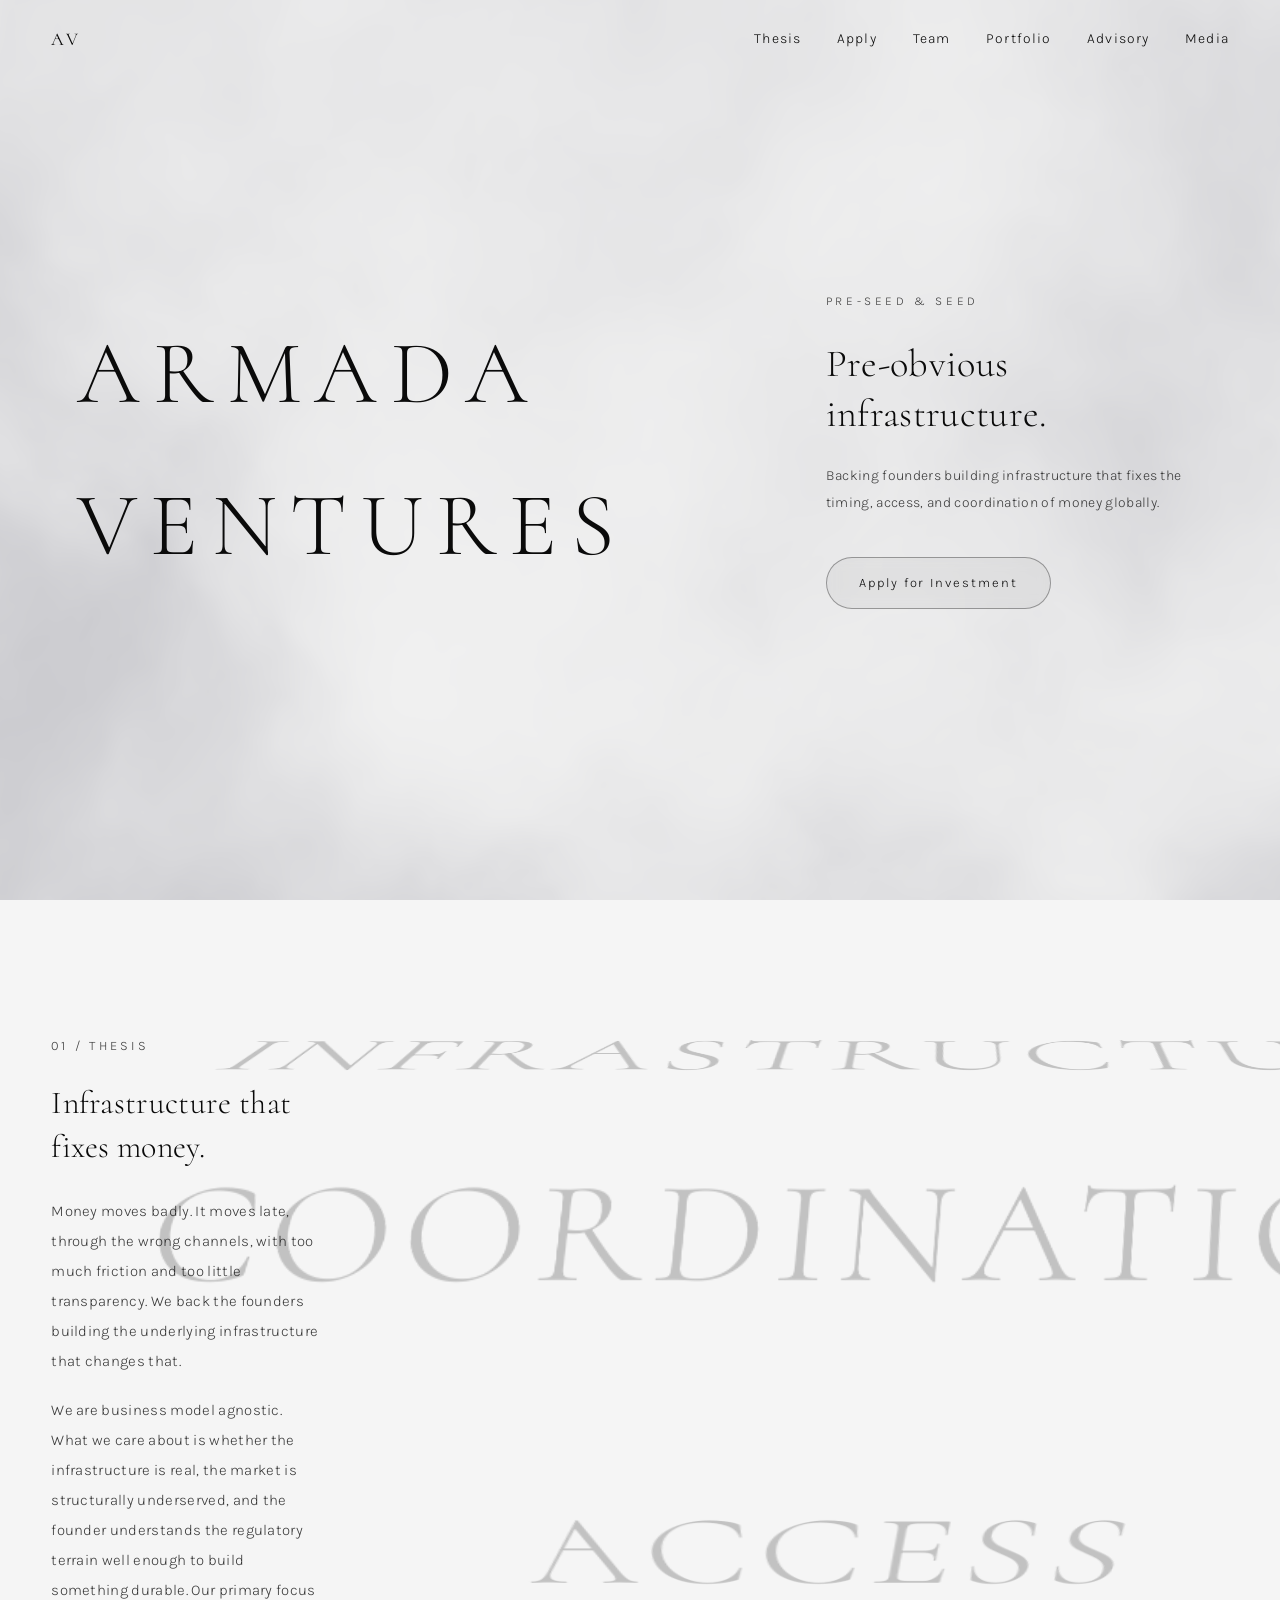
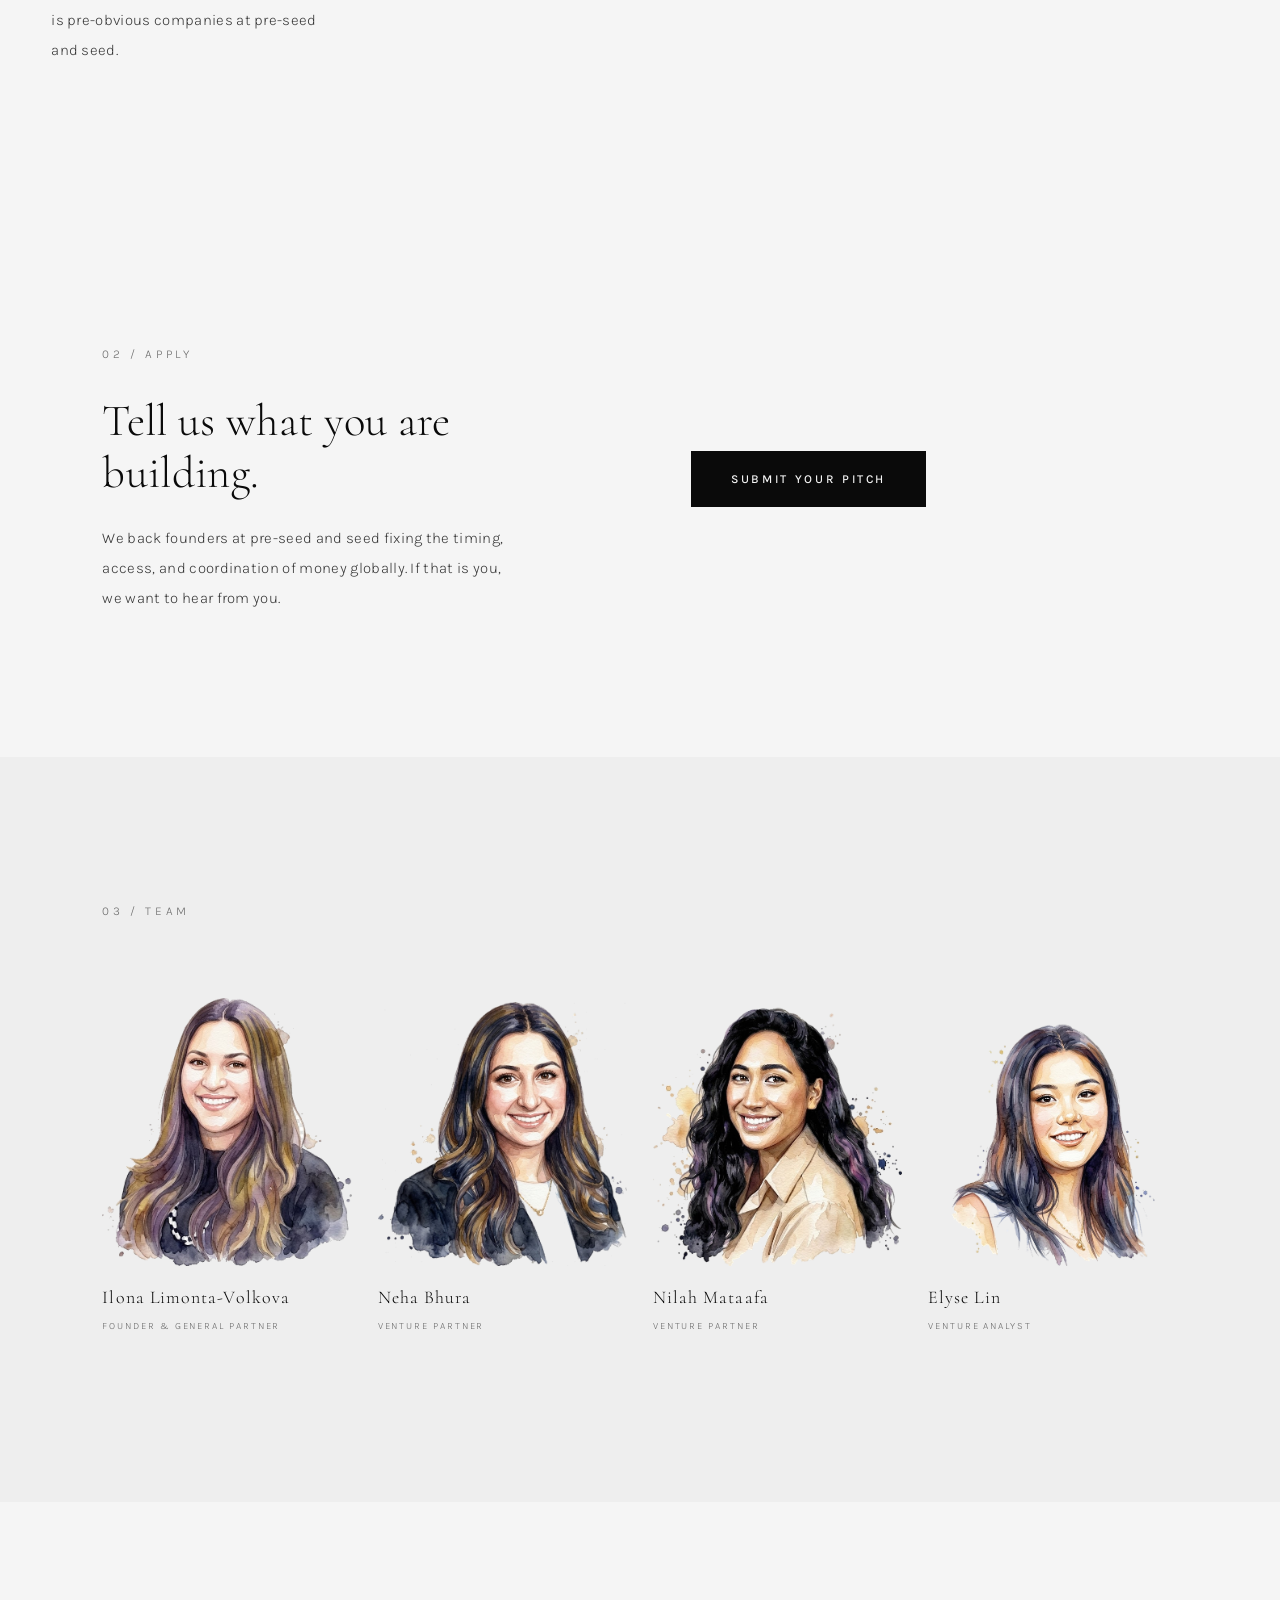
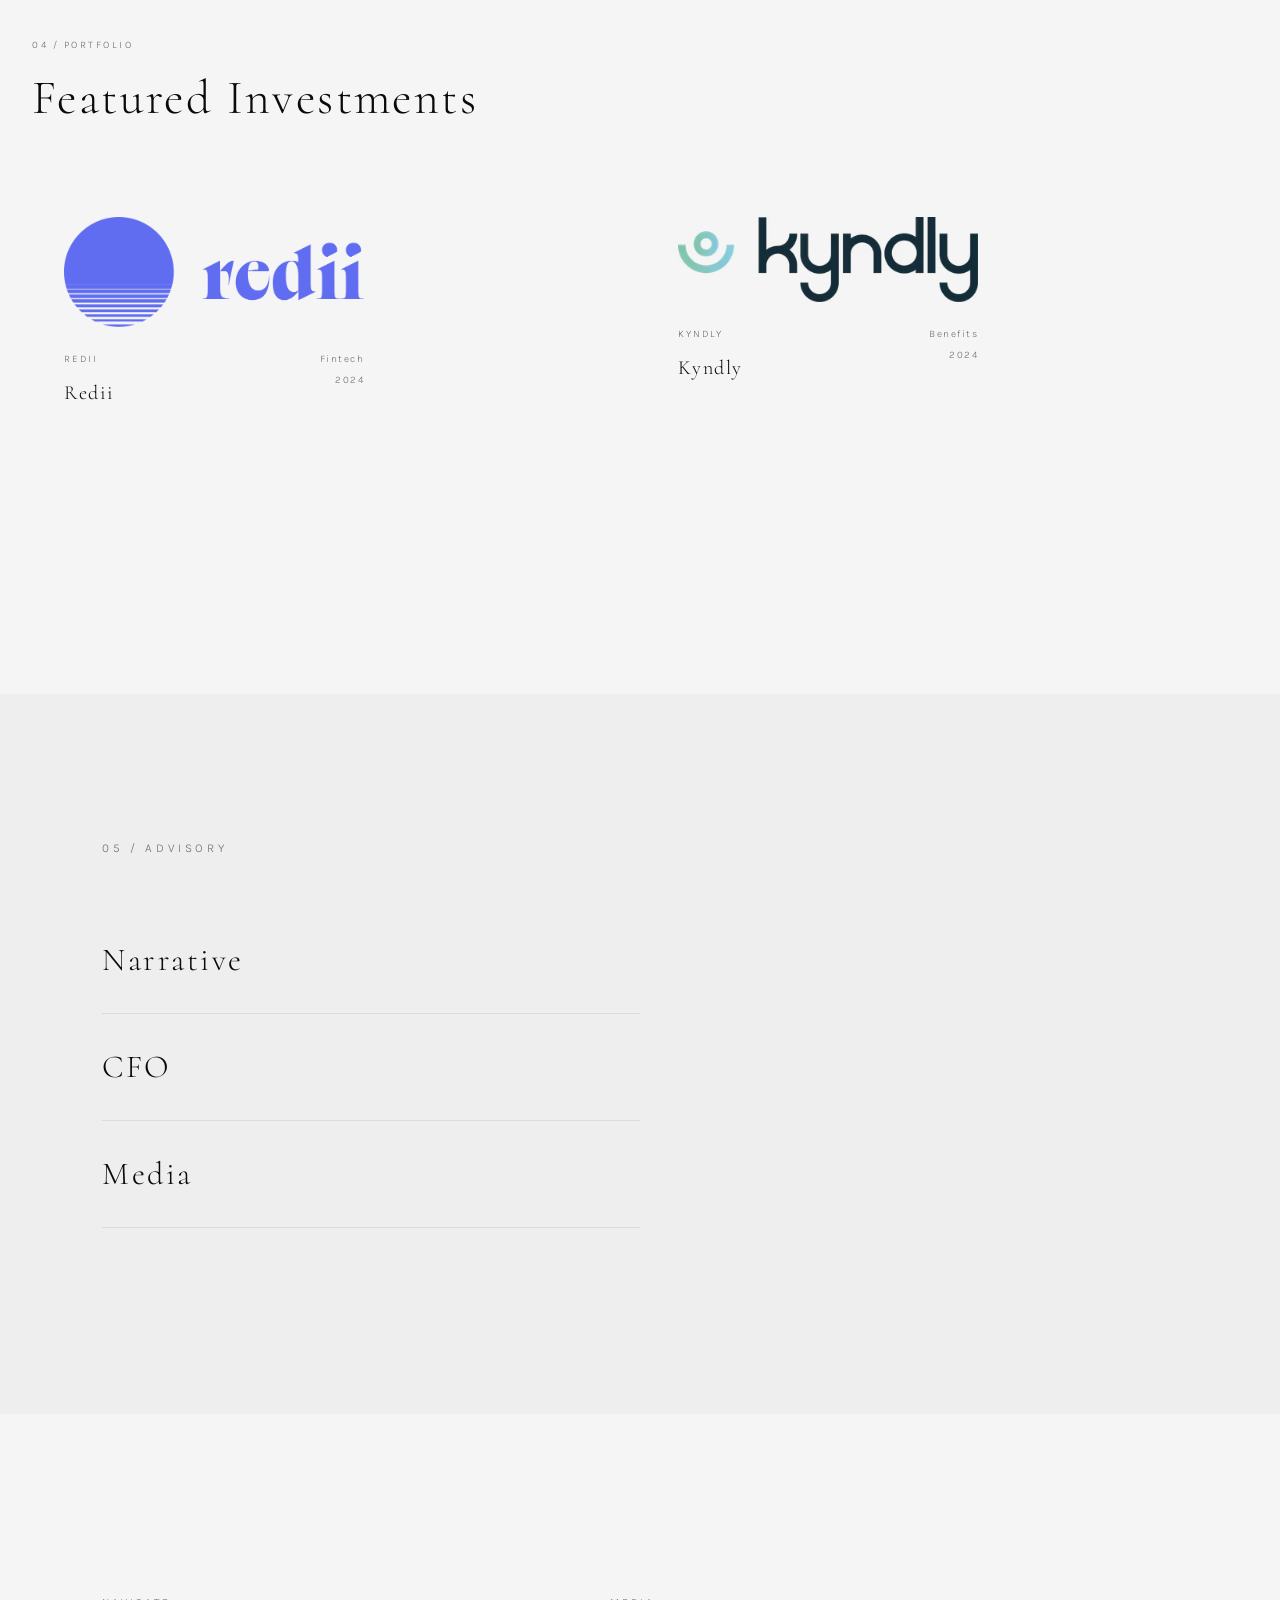
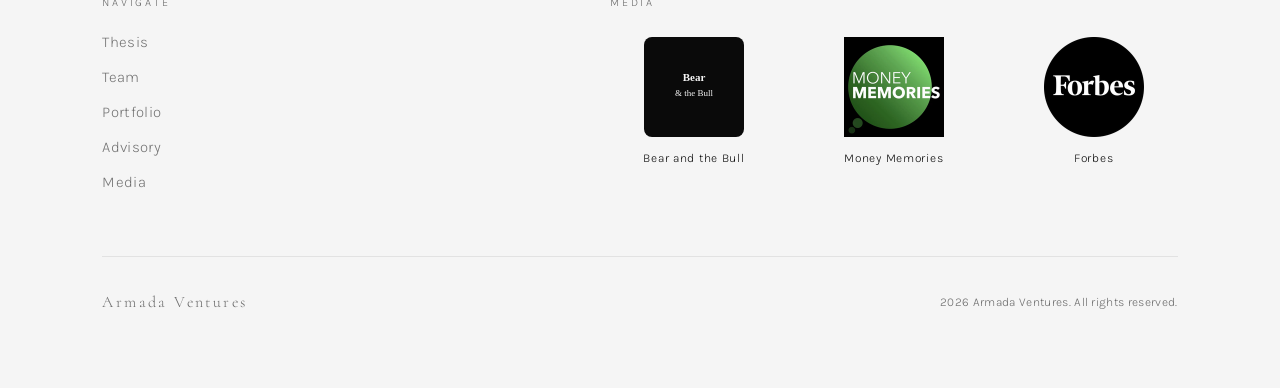
==== index.html @ d4204710 "Deploy updated Armada Ventures website" ====
<!doctype html>
<html lang="en">
  <head>
    <meta charset="UTF-8" />
    <meta name="viewport" content="width=device-width, initial-scale=1.0" />
    <title>Armada Ventures</title>
    <meta name="description" content="Pre-seed and seed investment in pre-obvious infrastructure across regulated, overlooked markets." />
    <link rel="preconnect" href="https://fonts.googleapis.com" />
    <link rel="preconnect" href="https://fonts.gstatic.com" crossorigin />
    <link href="https://fonts.googleapis.com/css2?family=Cormorant:ital,wght@0,300;0,400;0,500;1,300;1,400&family=Karla:wght@300;400;500&display=swap" rel="stylesheet" />
    <link rel="icon" type="image/svg+xml" href="./favicon.svg" />
    <script type="module" crossorigin src="./assets/index-CBOMAQmg.js"></script>
    <link rel="stylesheet" crossorigin href="./assets/index-g2bZjIX-.css">
  </head>
  <body>
    <div id="root"></div>
  </body>
</html>
---- assets/index-g2bZjIX-.css ----
*,:before,:after{--tw-border-spacing-x: 0;--tw-border-spacing-y: 0;--tw-translate-x: 0;--tw-translate-y: 0;--tw-rotate: 0;--tw-skew-x: 0;--tw-skew-y: 0;--tw-scale-x: 1;--tw-scale-y: 1;--tw-pan-x: ;--tw-pan-y: ;--tw-pinch-zoom: ;--tw-scroll-snap-strictness: proximity;--tw-gradient-from-position: ;--tw-gradient-via-position: ;--tw-gradient-to-position: ;--tw-ordinal: ;--tw-slashed-zero: ;--tw-numeric-figure: ;--tw-numeric-spacing: ;--tw-numeric-fraction: ;--tw-ring-inset: ;--tw-ring-offset-width: 0px;--tw-ring-offset-color: #fff;--tw-ring-color: rgb(59 130 246 / .5);--tw-ring-offset-shadow: 0 0 #0000;--tw-ring-shadow: 0 0 #0000;--tw-shadow: 0 0 #0000;--tw-shadow-colored: 0 0 #0000;--tw-blur: ;--tw-brightness: ;--tw-contrast: ;--tw-grayscale: ;--tw-hue-rotate: ;--tw-invert: ;--tw-saturate: ;--tw-sepia: ;--tw-drop-shadow: ;--tw-backdrop-blur: ;--tw-backdrop-brightness: ;--tw-backdrop-contrast: ;--tw-backdrop-grayscale: ;--tw-backdrop-hue-rotate: ;--tw-backdrop-invert: ;--tw-backdrop-opacity: ;--tw-backdrop-saturate: ;--tw-backdrop-sepia: ;--tw-contain-size: ;--tw-contain-layout: ;--tw-contain-paint: ;--tw-contain-style: }::backdrop{--tw-border-spacing-x: 0;--tw-border-spacing-y: 0;--tw-translate-x: 0;--tw-translate-y: 0;--tw-rotate: 0;--tw-skew-x: 0;--tw-skew-y: 0;--tw-scale-x: 1;--tw-scale-y: 1;--tw-pan-x: ;--tw-pan-y: ;--tw-pinch-zoom: ;--tw-scroll-snap-strictness: proximity;--tw-gradient-from-position: ;--tw-gradient-via-position: ;--tw-gradient-to-position: ;--tw-ordinal: ;--tw-slashed-zero: ;--tw-numeric-figure: ;--tw-numeric-spacing: ;--tw-numeric-fraction: ;--tw-ring-inset: ;--tw-ring-offset-width: 0px;--tw-ring-offset-color: #fff;--tw-ring-color: rgb(59 130 246 / .5);--tw-ring-offset-shadow: 0 0 #0000;--tw-ring-shadow: 0 0 #0000;--tw-shadow: 0 0 #0000;--tw-shadow-colored: 0 0 #0000;--tw-blur: ;--tw-brightness: ;--tw-contrast: ;--tw-grayscale: ;--tw-hue-rotate: ;--tw-invert: ;--tw-saturate: ;--tw-sepia: ;--tw-drop-shadow: ;--tw-backdrop-blur: ;--tw-backdrop-brightness: ;--tw-backdrop-contrast: ;--tw-backdrop-grayscale: ;--tw-backdrop-hue-rotate: ;--tw-backdrop-invert: ;--tw-backdrop-opacity: ;--tw-backdrop-saturate: ;--tw-backdrop-sepia: ;--tw-contain-size: ;--tw-contain-layout: ;--tw-contain-paint: ;--tw-contain-style: }*,:before,:after{box-sizing:border-box;border-width:0;border-style:solid;border-color:#e5e7eb}:before,:after{--tw-content: ""}html,:host{line-height:1.5;-webkit-text-size-adjust:100%;-moz-tab-size:4;-o-tab-size:4;tab-size:4;font-family:ui-sans-serif,system-ui,sans-serif,"Apple Color Emoji","Segoe UI Emoji",Segoe UI Symbol,"Noto Color Emoji";font-feature-settings:normal;font-variation-settings:normal;-webkit-tap-highlight-color:transparent}body{margin:0;line-height:inherit}hr{height:0;color:inherit;border-top-width:1px}abbr:where([title]){-webkit-text-decoration:underline dotted;text-decoration:underline dotted}h1,h2,h3,h4,h5,h6{font-size:inherit;font-weight:inherit}a{color:inherit;text-decoration:inherit}b,strong{font-weight:bolder}code,kbd,samp,pre{font-family:ui-monospace,SFMono-Regular,Menlo,Monaco,Consolas,Liberation Mono,Courier New,monospace;font-feature-settings:normal;font-variation-settings:normal;font-size:1em}small{font-size:80%}sub,sup{font-size:75%;line-height:0;position:relative;vertical-align:baseline}sub{bottom:-.25em}sup{top:-.5em}table{text-indent:0;border-color:inherit;border-collapse:collapse}button,input,optgroup,select,textarea{font-family:inherit;font-feature-settings:inherit;font-variation-settings:inherit;font-size:100%;font-weight:inherit;line-height:inherit;letter-spacing:inherit;color:inherit;margin:0;padding:0}button,select{text-transform:none}button,input:where([type=button]),input:where([type=reset]),input:where([type=submit]){-webkit-appearance:button;background-color:transparent;background-image:none}:-moz-focusring{outline:auto}:-moz-ui-invalid{box-shadow:none}progress{vertical-align:baseline}::-webkit-inner-spin-button,::-webkit-outer-spin-button{height:auto}[type=search]{-webkit-appearance:textfield;outline-offset:-2px}::-webkit-search-decoration{-webkit-appearance:none}::-webkit-file-upload-button{-webkit-appearance:button;font:inherit}summary{display:list-item}blockquote,dl,dd,h1,h2,h3,h4,h5,h6,hr,figure,p,pre{margin:0}fieldset{margin:0;padding:0}legend{padding:0}ol,ul,menu{list-style:none;margin:0;padding:0}dialog{padding:0}textarea{resize:vertical}input::-moz-placeholder,textarea::-moz-placeholder{opacity:1;color:#9ca3af}input::placeholder,textarea::placeholder{opacity:1;color:#9ca3af}button,[role=button]{cursor:pointer}:disabled{cursor:default}img,svg,video,canvas,audio,iframe,embed,object{display:block;vertical-align:middle}img,video{max-width:100%;height:auto}[hidden]:where(:not([hidden=until-found])){display:none}:root{--background: 0 0% 96%;--foreground: 0 0% 4%;--card: 0 0% 93%;--card-foreground: 0 0% 4%;--popover: 0 0% 96%;--popover-foreground: 0 0% 4%;--primary: 0 0% 4%;--primary-foreground: 0 0% 96%;--secondary: 0 0% 93%;--secondary-foreground: 0 0% 4%;--muted: 0 0% 93%;--muted-foreground: 0 0% 23%;--accent: 0 0% 93%;--accent-foreground: 0 0% 4%;--destructive: 0 84.2% 60.2%;--destructive-foreground: 0 0% 98%;--border: 0 0% 82%;--input: 0 0% 82%;--ring: 0 0% 4%;--radius: .625rem}html{scroll-behavior:auto}body{font-family:Karla,Helvetica Neue,Arial,sans-serif;background-color:#f5f5f5;color:#0a0a0a;overflow-x:hidden;-webkit-font-smoothing:antialiased;-moz-osx-font-smoothing:grayscale;font-weight:300;font-size:16px;line-height:1.7;letter-spacing:.02em}h1,h2,h3,h4,h5,h6{font-family:Cormorant,Georgia,serif;word-break:keep-all}.\!container{width:100%!important}.container{width:100%}@media(min-width:640px){.\!container{max-width:640px!important}.container{max-width:640px}}@media(min-width:768px){.\!container{max-width:768px!important}.container{max-width:768px}}@media(min-width:1024px){.\!container{max-width:1024px!important}.container{max-width:1024px}}@media(min-width:1280px){.\!container{max-width:1280px!important}.container{max-width:1280px}}@media(min-width:1536px){.\!container{max-width:1536px!important}.container{max-width:1536px}}.font-serif-display{font-family:Cormorant,Georgia,serif}.font-sans-body{font-family:Karla,Helvetica Neue,Arial,sans-serif}.sr-only{position:absolute;width:1px;height:1px;padding:0;margin:-1px;overflow:hidden;clip:rect(0,0,0,0);white-space:nowrap;border-width:0}.pointer-events-none{pointer-events:none}.visible{visibility:visible}.invisible{visibility:hidden}.fixed{position:fixed}.absolute{position:absolute}.relative{position:relative}.sticky{position:sticky}.inset-0{inset:0}.inset-x-0{left:0;right:0}.inset-y-0{top:0;bottom:0}.-bottom-12{bottom:-3rem}.-left-12{left:-3rem}.-right-12{right:-3rem}.-top-12{top:-3rem}.bottom-0{bottom:0}.left-0{left:0}.left-1\/2{left:50%}.left-2{left:.5rem}.left-\[50\%\]{left:50%}.right-0{right:0}.right-1{right:.25rem}.right-2{right:.5rem}.right-3{right:.75rem}.right-4{right:1rem}.top-0{top:0}.top-1\.5{top:.375rem}.top-1\/2{top:50%}.top-3\.5{top:.875rem}.top-4{top:1rem}.top-\[1px\]{top:1px}.top-\[50\%\]{top:50%}.top-\[60\%\]{top:60%}.top-full{top:100%}.isolate{isolation:isolate}.z-10{z-index:10}.z-20{z-index:20}.z-50{z-index:50}.z-\[1\]{z-index:1}.order-first{order:-9999}.order-last{order:9999}.col-start-2{grid-column-start:2}.row-span-2{grid-row:span 2 / span 2}.row-start-1{grid-row-start:1}.\!m-0{margin:0!important}.-mx-1{margin-left:-.25rem;margin-right:-.25rem}.-my-2{margin-top:-.5rem;margin-bottom:-.5rem}.mx-2{margin-left:.5rem;margin-right:.5rem}.mx-3\.5{margin-left:.875rem;margin-right:.875rem}.mx-auto{margin-left:auto;margin-right:auto}.my-0{margin-top:0;margin-bottom:0}.my-0\.5{margin-top:.125rem;margin-bottom:.125rem}.my-1{margin-top:.25rem;margin-bottom:.25rem}.-ml-4{margin-left:-1rem}.-mt-4{margin-top:-1rem}.mb-2{margin-bottom:.5rem}.mb-3{margin-bottom:.75rem}.ml-1{margin-left:.25rem}.ml-4{margin-left:1rem}.ml-auto{margin-left:auto}.mt-1\.5{margin-top:.375rem}.mt-2{margin-top:.5rem}.mt-4{margin-top:1rem}.mt-auto{margin-top:auto}.line-clamp-1{overflow:hidden;display:-webkit-box;-webkit-box-orient:vertical;-webkit-line-clamp:1}.line-clamp-2{overflow:hidden;display:-webkit-box;-webkit-box-orient:vertical;-webkit-line-clamp:2}.block{display:block}.inline-block{display:inline-block}.flex{display:flex}.inline-flex{display:inline-flex}.table{display:table}.table-caption{display:table-caption}.table-cell{display:table-cell}.table-row{display:table-row}.grid{display:grid}.hidden{display:none}.aspect-square{aspect-ratio:1 / 1}.aspect-video{aspect-ratio:16 / 9}.size-10{width:2.5rem;height:2.5rem}.size-2{width:.5rem;height:.5rem}.size-2\.5{width:.625rem;height:.625rem}.size-3{width:.75rem;height:.75rem}.size-3\.5{width:.875rem;height:.875rem}.size-4{width:1rem;height:1rem}.size-6{width:1.5rem;height:1.5rem}.size-7{width:1.75rem;height:1.75rem}.size-8{width:2rem;height:2rem}.size-9{width:2.25rem;height:2.25rem}.size-auto{width:auto;height:auto}.size-full{width:100%;height:100%}.h-1\.5{height:.375rem}.h-10{height:2.5rem}.h-12{height:3rem}.h-2{height:.5rem}.h-2\.5{height:.625rem}.h-4{height:1rem}.h-5{height:1.25rem}.h-6{height:1.5rem}.h-7{height:1.75rem}.h-8{height:2rem}.h-9{height:2.25rem}.h-\[1\.15rem\]{height:1.15rem}.h-\[calc\(100\%-1px\)\]{height:calc(100% - 1px)}.h-\[var\(--radix-navigation-menu-viewport-height\)\]{height:var(--radix-navigation-menu-viewport-height)}.h-\[var\(--radix-select-trigger-height\)\]{height:var(--radix-select-trigger-height)}.h-auto{height:auto}.h-full{height:100%}.h-px{height:1px}.h-svh{height:100svh}.max-h-\[300px\]{max-height:300px}.min-h-0{min-height:0px}.min-h-16{min-height:4rem}.min-h-4{min-height:1rem}.min-h-svh{min-height:100svh}.w-0{width:0px}.w-1{width:.25rem}.w-2{width:.5rem}.w-2\.5{width:.625rem}.w-3{width:.75rem}.w-3\/4{width:75%}.w-4{width:1rem}.w-5{width:1.25rem}.w-64{width:16rem}.w-72{width:18rem}.w-8{width:2rem}.w-9{width:2.25rem}.w-\[100px\]{width:100px}.w-auto{width:auto}.w-fit{width:-moz-fit-content;width:fit-content}.w-full{width:100%}.w-max{width:-moz-max-content;width:max-content}.w-px{width:1px}.min-w-0{min-width:0px}.min-w-10{min-width:2.5rem}.min-w-5{min-width:1.25rem}.min-w-8{min-width:2rem}.min-w-9{min-width:2.25rem}.min-w-\[12rem\]{min-width:12rem}.min-w-\[8rem\]{min-width:8rem}.min-w-\[var\(--radix-select-trigger-width\)\]{min-width:var(--radix-select-trigger-width)}.max-w-\[calc\(100\%-2rem\)\]{max-width:calc(100% - 2rem)}.max-w-max{max-width:-moz-max-content;max-width:max-content}.max-w-sm{max-width:24rem}.flex-1{flex:1 1 0%}.shrink-0{flex-shrink:0}.grow{flex-grow:1}.grow-0{flex-grow:0}.basis-full{flex-basis:100%}.caption-bottom{caption-side:bottom}.border-collapse{border-collapse:collapse}.-translate-x-1\/2{--tw-translate-x: -50%;transform:translate(var(--tw-translate-x),var(--tw-translate-y)) rotate(var(--tw-rotate)) skew(var(--tw-skew-x)) skewY(var(--tw-skew-y)) scaleX(var(--tw-scale-x)) scaleY(var(--tw-scale-y))}.-translate-x-px{--tw-translate-x: -1px;transform:translate(var(--tw-translate-x),var(--tw-translate-y)) rotate(var(--tw-rotate)) skew(var(--tw-skew-x)) skewY(var(--tw-skew-y)) scaleX(var(--tw-scale-x)) scaleY(var(--tw-scale-y))}.-translate-y-1\/2{--tw-translate-y: -50%;transform:translate(var(--tw-translate-x),var(--tw-translate-y)) rotate(var(--tw-rotate)) skew(var(--tw-skew-x)) skewY(var(--tw-skew-y)) scaleX(var(--tw-scale-x)) scaleY(var(--tw-scale-y))}.translate-x-\[-50\%\]{--tw-translate-x: -50%;transform:translate(var(--tw-translate-x),var(--tw-translate-y)) rotate(var(--tw-rotate)) skew(var(--tw-skew-x)) skewY(var(--tw-skew-y)) scaleX(var(--tw-scale-x)) scaleY(var(--tw-scale-y))}.translate-x-px{--tw-translate-x: 1px;transform:translate(var(--tw-translate-x),var(--tw-translate-y)) rotate(var(--tw-rotate)) skew(var(--tw-skew-x)) skewY(var(--tw-skew-y)) scaleX(var(--tw-scale-x)) scaleY(var(--tw-scale-y))}.translate-y-0\.5{--tw-translate-y: .125rem;transform:translate(var(--tw-translate-x),var(--tw-translate-y)) rotate(var(--tw-rotate)) skew(var(--tw-skew-x)) skewY(var(--tw-skew-y)) scaleX(var(--tw-scale-x)) scaleY(var(--tw-scale-y))}.translate-y-\[-50\%\]{--tw-translate-y: -50%;transform:translate(var(--tw-translate-x),var(--tw-translate-y)) rotate(var(--tw-rotate)) skew(var(--tw-skew-x)) skewY(var(--tw-skew-y)) scaleX(var(--tw-scale-x)) scaleY(var(--tw-scale-y))}.translate-y-\[calc\(-50\%_-_2px\)\]{--tw-translate-y: calc(-50% - 2px) ;transform:translate(var(--tw-translate-x),var(--tw-translate-y)) rotate(var(--tw-rotate)) skew(var(--tw-skew-x)) skewY(var(--tw-skew-y)) scaleX(var(--tw-scale-x)) scaleY(var(--tw-scale-y))}.rotate-45{--tw-rotate: 45deg;transform:translate(var(--tw-translate-x),var(--tw-translate-y)) rotate(var(--tw-rotate)) skew(var(--tw-skew-x)) skewY(var(--tw-skew-y)) scaleX(var(--tw-scale-x)) scaleY(var(--tw-scale-y))}.rotate-90{--tw-rotate: 90deg;transform:translate(var(--tw-translate-x),var(--tw-translate-y)) rotate(var(--tw-rotate)) skew(var(--tw-skew-x)) skewY(var(--tw-skew-y)) scaleX(var(--tw-scale-x)) scaleY(var(--tw-scale-y))}.transform{transform:translate(var(--tw-translate-x),var(--tw-translate-y)) rotate(var(--tw-rotate)) skew(var(--tw-skew-x)) skewY(var(--tw-skew-y)) scaleX(var(--tw-scale-x)) scaleY(var(--tw-scale-y))}@keyframes caret-blink{0%,70%,to{opacity:1}20%,50%{opacity:0}}.animate-caret-blink{animation:caret-blink 1.25s ease-out infinite}@keyframes pulse{50%{opacity:.5}}.animate-pulse{animation:pulse 2s cubic-bezier(.4,0,.6,1) infinite}@keyframes spin{to{transform:rotate(360deg)}}.animate-spin{animation:spin 1s linear infinite}.cursor-default{cursor:default}.cursor-text{cursor:text}.touch-none{touch-action:none}.select-none{-webkit-user-select:none;-moz-user-select:none;user-select:none}.resize-none{resize:none}.resize{resize:both}.scroll-my-1{scroll-margin-top:.25rem;scroll-margin-bottom:.25rem}.scroll-py-1{scroll-padding-top:.25rem;scroll-padding-bottom:.25rem}.list-disc{list-style-type:disc}.list-none{list-style-type:none}.auto-rows-min{grid-auto-rows:min-content}.grid-cols-\[0_1fr\]{grid-template-columns:0 1fr}.grid-rows-\[auto_auto\]{grid-template-rows:auto auto}.flex-row{flex-direction:row}.flex-col{flex-direction:column}.flex-col-reverse{flex-direction:column-reverse}.flex-wrap{flex-wrap:wrap}.place-content-center{place-content:center}.items-start{align-items:flex-start}.items-end{align-items:flex-end}.items-center{align-items:center}.items-stretch{align-items:stretch}.justify-start{justify-content:flex-start}.justify-center{justify-content:center}.justify-between{justify-content:space-between}.justify-items-start{justify-items:start}.gap-0\.5{gap:.125rem}.gap-1{gap:.25rem}.gap-1\.5{gap:.375rem}.gap-2{gap:.5rem}.gap-2\.5{gap:.625rem}.gap-3{gap:.75rem}.gap-4{gap:1rem}.gap-6{gap:1.5rem}.gap-7{gap:1.75rem}.gap-\[--spacing\(var\(--gap\)\)\]{gap:var(--spacing(var(--gap)))}.gap-y-0\.5{row-gap:.125rem}.self-start{align-self:flex-start}.self-stretch{align-self:stretch}.justify-self-end{justify-self:end}.overflow-auto{overflow:auto}.overflow-hidden{overflow:hidden}.overflow-x-auto{overflow-x:auto}.overflow-y-auto{overflow-y:auto}.overflow-x-hidden{overflow-x:hidden}.whitespace-nowrap{white-space:nowrap}.text-balance{text-wrap:balance}.break-words{overflow-wrap:break-word}.rounded-\[2px\]{border-radius:2px}.rounded-\[4px\]{border-radius:4px}.rounded-\[calc\(var\(--radius\)-5px\)\]{border-radius:calc(var(--radius) - 5px)}.rounded-\[inherit\]{border-radius:inherit}.rounded-full{border-radius:9999px}.rounded-lg{border-radius:var(--radius)}.rounded-md{border-radius:calc(var(--radius) - 2px)}.rounded-none{border-radius:0}.rounded-sm{border-radius:calc(var(--radius) - 4px)}.rounded-xl{border-radius:calc(var(--radius) + 4px)}.rounded-xs{border-radius:calc(var(--radius) - 6px)}.rounded-l-md{border-top-left-radius:calc(var(--radius) - 2px);border-bottom-left-radius:calc(var(--radius) - 2px)}.rounded-r-md{border-top-right-radius:calc(var(--radius) - 2px);border-bottom-right-radius:calc(var(--radius) - 2px)}.rounded-tl-sm{border-top-left-radius:calc(var(--radius) - 4px)}.border{border-width:1px}.border-0{border-width:0px}.border-\[1\.5px\]{border-width:1.5px}.border-y{border-top-width:1px;border-bottom-width:1px}.border-b{border-bottom-width:1px}.border-l{border-left-width:1px}.border-r{border-right-width:1px}.border-t{border-top-width:1px}.border-dashed{border-style:dashed}.border-border{border-color:hsl(var(--border))}.border-border\/50{border-color:hsl(var(--border) / .5)}.border-input{border-color:hsl(var(--input))}.border-primary{border-color:hsl(var(--primary))}.border-sidebar-border{border-color:hsl(var(--sidebar-border))}.border-transparent{border-color:transparent}.border-l-transparent{border-left-color:transparent}.border-t-transparent{border-top-color:transparent}.bg-accent{background-color:hsl(var(--accent))}.bg-background{background-color:hsl(var(--background))}.bg-black\/50{background-color:#00000080}.bg-border{background-color:hsl(var(--border))}.bg-card{background-color:hsl(var(--card))}.bg-destructive{--tw-bg-opacity: 1;background-color:hsl(var(--destructive) / var(--tw-bg-opacity, 1))}.bg-foreground{background-color:hsl(var(--foreground))}.bg-input{background-color:hsl(var(--input))}.bg-muted{background-color:hsl(var(--muted))}.bg-muted\/50{background-color:hsl(var(--muted) / .5)}.bg-popover{background-color:hsl(var(--popover))}.bg-primary{background-color:hsl(var(--primary))}.bg-primary\/20{background-color:hsl(var(--primary) / .2)}.bg-secondary{background-color:hsl(var(--secondary))}.bg-sidebar{background-color:hsl(var(--sidebar-background))}.bg-sidebar-border{background-color:hsl(var(--sidebar-border))}.bg-transparent{background-color:transparent}.bg-white{--tw-bg-opacity: 1;background-color:rgb(255 255 255 / var(--tw-bg-opacity, 1))}.fill-current{fill:currentColor}.fill-foreground{fill:hsl(var(--foreground))}.fill-primary{fill:hsl(var(--primary))}.p-0{padding:0}.p-1{padding:.25rem}.p-2{padding:.5rem}.p-3{padding:.75rem}.p-4{padding:1rem}.p-6{padding:1.5rem}.p-\[3px\]{padding:3px}.p-px{padding:1px}.px-1{padding-left:.25rem;padding-right:.25rem}.px-1\.5{padding-left:.375rem;padding-right:.375rem}.px-2{padding-left:.5rem;padding-right:.5rem}.px-2\.5{padding-left:.625rem;padding-right:.625rem}.px-3{padding-left:.75rem;padding-right:.75rem}.px-4{padding-left:1rem;padding-right:1rem}.px-6{padding-left:1.5rem;padding-right:1.5rem}.py-0\.5{padding-top:.125rem;padding-bottom:.125rem}.py-1{padding-top:.25rem;padding-bottom:.25rem}.py-1\.5{padding-top:.375rem;padding-bottom:.375rem}.py-2{padding-top:.5rem;padding-bottom:.5rem}.py-3{padding-top:.75rem;padding-bottom:.75rem}.py-4{padding-top:1rem;padding-bottom:1rem}.py-6{padding-top:1.5rem;padding-bottom:1.5rem}.pb-3{padding-bottom:.75rem}.pb-4{padding-bottom:1rem}.pl-2{padding-left:.5rem}.pl-3{padding-left:.75rem}.pl-4{padding-left:1rem}.pl-8{padding-left:2rem}.pr-1{padding-right:.25rem}.pr-2{padding-right:.5rem}.pr-2\.5{padding-right:.625rem}.pr-3{padding-right:.75rem}.pr-8{padding-right:2rem}.pt-0{padding-top:0}.pt-3{padding-top:.75rem}.pt-4{padding-top:1rem}.text-left{text-align:left}.text-center{text-align:center}.align-middle{vertical-align:middle}.font-mono{font-family:ui-monospace,SFMono-Regular,Menlo,Monaco,Consolas,Liberation Mono,Courier New,monospace}.font-sans{font-family:ui-sans-serif,system-ui,sans-serif,"Apple Color Emoji","Segoe UI Emoji",Segoe UI Symbol,"Noto Color Emoji"}.text-\[0\.8rem\]{font-size:.8rem}.text-base{font-size:1rem;line-height:1.5rem}.text-lg{font-size:1.125rem;line-height:1.75rem}.text-sm{font-size:.875rem;line-height:1.25rem}.text-sm\/relaxed{font-size:.875rem;line-height:1.625}.text-xs{font-size:.75rem;line-height:1rem}.font-medium{font-weight:500}.font-normal{font-weight:400}.font-semibold{font-weight:600}.uppercase{text-transform:uppercase}.italic{font-style:italic}.tabular-nums{--tw-numeric-spacing: tabular-nums;font-variant-numeric:var(--tw-ordinal) var(--tw-slashed-zero) var(--tw-numeric-figure) var(--tw-numeric-spacing) var(--tw-numeric-fraction)}.leading-none{line-height:1}.leading-normal{line-height:1.5}.leading-snug{line-height:1.375}.tracking-tight{letter-spacing:-.025em}.tracking-widest{letter-spacing:.1em}.text-accent-foreground{color:hsl(var(--accent-foreground))}.text-background{color:hsl(var(--background))}.text-card-foreground{color:hsl(var(--card-foreground))}.text-current{color:currentColor}.text-destructive{--tw-text-opacity: 1;color:hsl(var(--destructive) / var(--tw-text-opacity, 1))}.text-foreground{color:hsl(var(--foreground))}.text-muted-foreground{color:hsl(var(--muted-foreground))}.text-popover-foreground{color:hsl(var(--popover-foreground))}.text-primary{color:hsl(var(--primary))}.text-primary-foreground{color:hsl(var(--primary-foreground))}.text-secondary-foreground{color:hsl(var(--secondary-foreground))}.text-sidebar-foreground{color:hsl(var(--sidebar-foreground))}.text-sidebar-foreground\/70{color:hsl(var(--sidebar-foreground) / .7)}.text-white{--tw-text-opacity: 1;color:rgb(255 255 255 / var(--tw-text-opacity, 1))}.underline-offset-4{text-underline-offset:4px}.opacity-0{opacity:0}.opacity-50{opacity:.5}.opacity-70{opacity:.7}.shadow{--tw-shadow: 0 1px 3px 0 rgb(0 0 0 / .1), 0 1px 2px -1px rgb(0 0 0 / .1);--tw-shadow-colored: 0 1px 3px 0 var(--tw-shadow-color), 0 1px 2px -1px var(--tw-shadow-color);box-shadow:var(--tw-ring-offset-shadow, 0 0 #0000),var(--tw-ring-shadow, 0 0 #0000),var(--tw-shadow)}.shadow-\[0_0_0_1px_hsl\(var\(--sidebar-border\)\)\]{--tw-shadow: 0 0 0 1px hsl(var(--sidebar-border));--tw-shadow-colored: 0 0 0 1px var(--tw-shadow-color);box-shadow:var(--tw-ring-offset-shadow, 0 0 #0000),var(--tw-ring-shadow, 0 0 #0000),var(--tw-shadow)}.shadow-lg{--tw-shadow: 0 10px 15px -3px rgb(0 0 0 / .1), 0 4px 6px -4px rgb(0 0 0 / .1);--tw-shadow-colored: 0 10px 15px -3px var(--tw-shadow-color), 0 4px 6px -4px var(--tw-shadow-color);box-shadow:var(--tw-ring-offset-shadow, 0 0 #0000),var(--tw-ring-shadow, 0 0 #0000),var(--tw-shadow)}.shadow-md{--tw-shadow: 0 4px 6px -1px rgb(0 0 0 / .1), 0 2px 4px -2px rgb(0 0 0 / .1);--tw-shadow-colored: 0 4px 6px -1px var(--tw-shadow-color), 0 2px 4px -2px var(--tw-shadow-color);box-shadow:var(--tw-ring-offset-shadow, 0 0 #0000),var(--tw-ring-shadow, 0 0 #0000),var(--tw-shadow)}.shadow-none{--tw-shadow: 0 0 #0000;--tw-shadow-colored: 0 0 #0000;box-shadow:var(--tw-ring-offset-shadow, 0 0 #0000),var(--tw-ring-shadow, 0 0 #0000),var(--tw-shadow)}.shadow-sm{--tw-shadow: 0 1px 2px 0 rgb(0 0 0 / .05);--tw-shadow-colored: 0 1px 2px 0 var(--tw-shadow-color);box-shadow:var(--tw-ring-offset-shadow, 0 0 #0000),var(--tw-ring-shadow, 0 0 #0000),var(--tw-shadow)}.shadow-xl{--tw-shadow: 0 20px 25px -5px rgb(0 0 0 / .1), 0 8px 10px -6px rgb(0 0 0 / .1);--tw-shadow-colored: 0 20px 25px -5px var(--tw-shadow-color), 0 8px 10px -6px var(--tw-shadow-color);box-shadow:var(--tw-ring-offset-shadow, 0 0 #0000),var(--tw-ring-shadow, 0 0 #0000),var(--tw-shadow)}.shadow-xs{--tw-shadow: 0 1px 2px 0 rgb(0 0 0 / .05);--tw-shadow-colored: 0 1px 2px 0 var(--tw-shadow-color);box-shadow:var(--tw-ring-offset-shadow, 0 0 #0000),var(--tw-ring-shadow, 0 0 #0000),var(--tw-shadow)}.outline-none{outline:2px solid transparent;outline-offset:2px}.outline{outline-style:solid}.\!ring{--tw-ring-offset-shadow: var(--tw-ring-inset) 0 0 0 var(--tw-ring-offset-width) var(--tw-ring-offset-color) !important;--tw-ring-shadow: var(--tw-ring-inset) 0 0 0 calc(3px + var(--tw-ring-offset-width)) var(--tw-ring-color) !important;box-shadow:var(--tw-ring-offset-shadow),var(--tw-ring-shadow),var(--tw-shadow, 0 0 #0000)!important}.ring{--tw-ring-offset-shadow: var(--tw-ring-inset) 0 0 0 var(--tw-ring-offset-width) var(--tw-ring-offset-color);--tw-ring-shadow: var(--tw-ring-inset) 0 0 0 calc(3px + var(--tw-ring-offset-width)) var(--tw-ring-color);box-shadow:var(--tw-ring-offset-shadow),var(--tw-ring-shadow),var(--tw-shadow, 0 0 #0000)}.ring-0{--tw-ring-offset-shadow: var(--tw-ring-inset) 0 0 0 var(--tw-ring-offset-width) var(--tw-ring-offset-color);--tw-ring-shadow: var(--tw-ring-inset) 0 0 0 calc(0px + var(--tw-ring-offset-width)) var(--tw-ring-color);box-shadow:var(--tw-ring-offset-shadow),var(--tw-ring-shadow),var(--tw-shadow, 0 0 #0000)}.ring-ring\/50{--tw-ring-color: hsl(var(--ring) / .5)}.ring-sidebar-ring{--tw-ring-color: hsl(var(--sidebar-ring))}.ring-offset-background{--tw-ring-offset-color: hsl(var(--background))}.blur{--tw-blur: blur(8px);filter:var(--tw-blur) var(--tw-brightness) var(--tw-contrast) var(--tw-grayscale) var(--tw-hue-rotate) var(--tw-invert) var(--tw-saturate) var(--tw-sepia) var(--tw-drop-shadow)}.filter{filter:var(--tw-blur) var(--tw-brightness) var(--tw-contrast) var(--tw-grayscale) var(--tw-hue-rotate) var(--tw-invert) var(--tw-saturate) var(--tw-sepia) var(--tw-drop-shadow)}.transition{transition-property:color,background-color,border-color,text-decoration-color,fill,stroke,opacity,box-shadow,transform,filter,backdrop-filter;transition-timing-function:cubic-bezier(.4,0,.2,1);transition-duration:.15s}.transition-\[color\,box-shadow\]{transition-property:color,box-shadow;transition-timing-function:cubic-bezier(.4,0,.2,1);transition-duration:.15s}.transition-\[left\,right\,width\]{transition-property:left,right,width;transition-timing-function:cubic-bezier(.4,0,.2,1);transition-duration:.15s}.transition-\[margin\,opacity\]{transition-property:margin,opacity;transition-timing-function:cubic-bezier(.4,0,.2,1);transition-duration:.15s}.transition-\[width\,height\,padding\]{transition-property:width,height,padding;transition-timing-function:cubic-bezier(.4,0,.2,1);transition-duration:.15s}.transition-\[width\]{transition-property:width;transition-timing-function:cubic-bezier(.4,0,.2,1);transition-duration:.15s}.transition-all{transition-property:all;transition-timing-function:cubic-bezier(.4,0,.2,1);transition-duration:.15s}.transition-colors{transition-property:color,background-color,border-color,text-decoration-color,fill,stroke;transition-timing-function:cubic-bezier(.4,0,.2,1);transition-duration:.15s}.transition-none{transition-property:none}.transition-opacity{transition-property:opacity;transition-timing-function:cubic-bezier(.4,0,.2,1);transition-duration:.15s}.transition-shadow{transition-property:box-shadow;transition-timing-function:cubic-bezier(.4,0,.2,1);transition-duration:.15s}.transition-transform{transition-property:transform;transition-timing-function:cubic-bezier(.4,0,.2,1);transition-duration:.15s}.duration-100{transition-duration:.1s}.duration-1000{transition-duration:1s}.duration-200{transition-duration:.2s}.duration-300{transition-duration:.3s}.ease-in-out{transition-timing-function:cubic-bezier(.4,0,.2,1)}.ease-linear{transition-timing-function:linear}@keyframes enter{0%{opacity:var(--tw-enter-opacity, 1);transform:translate3d(var(--tw-enter-translate-x, 0),var(--tw-enter-translate-y, 0),0) scale3d(var(--tw-enter-scale, 1),var(--tw-enter-scale, 1),var(--tw-enter-scale, 1)) rotate(var(--tw-enter-rotate, 0))}}@keyframes exit{to{opacity:var(--tw-exit-opacity, 1);transform:translate3d(var(--tw-exit-translate-x, 0),var(--tw-exit-translate-y, 0),0) scale3d(var(--tw-exit-scale, 1),var(--tw-exit-scale, 1),var(--tw-exit-scale, 1)) rotate(var(--tw-exit-rotate, 0))}}.animate-in{animation-name:enter;animation-duration:.15s;--tw-enter-opacity: initial;--tw-enter-scale: initial;--tw-enter-rotate: initial;--tw-enter-translate-x: initial;--tw-enter-translate-y: initial}.fade-in-0{--tw-enter-opacity: 0}.zoom-in-95{--tw-enter-scale: .95}.duration-100{animation-duration:.1s}.duration-1000{animation-duration:1s}.duration-200{animation-duration:.2s}.duration-300{animation-duration:.3s}.ease-in-out{animation-timing-function:cubic-bezier(.4,0,.2,1)}.ease-linear{animation-timing-function:linear}.paused{animation-play-state:paused}.\[--cell-size\:--spacing\(8\)\]{--cell-size: var(--spacing(8))}.selection\:bg-primary *::-moz-selection{background-color:hsl(var(--primary))}.selection\:bg-primary *::selection{background-color:hsl(var(--primary))}.selection\:text-primary-foreground *::-moz-selection{color:hsl(var(--primary-foreground))}.selection\:text-primary-foreground *::selection{color:hsl(var(--primary-foreground))}.selection\:bg-primary::-moz-selection{background-color:hsl(var(--primary))}.selection\:bg-primary::selection{background-color:hsl(var(--primary))}.selection\:text-primary-foreground::-moz-selection{color:hsl(var(--primary-foreground))}.selection\:text-primary-foreground::selection{color:hsl(var(--primary-foreground))}.file\:inline-flex::file-selector-button{display:inline-flex}.file\:h-7::file-selector-button{height:1.75rem}.file\:border-0::file-selector-button{border-width:0px}.file\:bg-transparent::file-selector-button{background-color:transparent}.file\:text-sm::file-selector-button{font-size:.875rem;line-height:1.25rem}.file\:font-medium::file-selector-button{font-weight:500}.file\:text-foreground::file-selector-button{color:hsl(var(--foreground))}.placeholder\:text-muted-foreground::-moz-placeholder{color:hsl(var(--muted-foreground))}.placeholder\:text-muted-foreground::placeholder{color:hsl(var(--muted-foreground))}.after\:absolute:after{content:var(--tw-content);position:absolute}.after\:-inset-2:after{content:var(--tw-content);inset:-.5rem}.after\:inset-y-0:after{content:var(--tw-content);top:0;bottom:0}.after\:left-1\/2:after{content:var(--tw-content);left:50%}.after\:w-1:after{content:var(--tw-content);width:.25rem}.after\:w-\[2px\]:after{content:var(--tw-content);width:2px}.after\:-translate-x-1\/2:after{content:var(--tw-content);--tw-translate-x: -50%;transform:translate(var(--tw-translate-x),var(--tw-translate-y)) rotate(var(--tw-rotate)) skew(var(--tw-skew-x)) skewY(var(--tw-skew-y)) scaleX(var(--tw-scale-x)) scaleY(var(--tw-scale-y))}.first\:rounded-l-md:first-child{border-top-left-radius:calc(var(--radius) - 2px);border-bottom-left-radius:calc(var(--radius) - 2px)}.first\:border-l:first-child{border-left-width:1px}.last\:mt-0:last-child{margin-top:0}.last\:rounded-r-md:last-child{border-top-right-radius:calc(var(--radius) - 2px);border-bottom-right-radius:calc(var(--radius) - 2px)}.last\:border-b-0:last-child{border-bottom-width:0px}.hover\:bg-accent:hover{background-color:hsl(var(--accent))}.hover\:bg-destructive\/90:hover{background-color:hsl(var(--destructive) / .9)}.hover\:bg-muted:hover{background-color:hsl(var(--muted))}.hover\:bg-muted\/50:hover{background-color:hsl(var(--muted) / .5)}.hover\:bg-primary\/90:hover{background-color:hsl(var(--primary) / .9)}.hover\:bg-secondary\/80:hover{background-color:hsl(var(--secondary) / .8)}.hover\:bg-sidebar-accent:hover{background-color:hsl(var(--sidebar-accent))}.hover\:text-accent-foreground:hover{color:hsl(var(--accent-foreground))}.hover\:text-foreground:hover{color:hsl(var(--foreground))}.hover\:text-muted-foreground:hover{color:hsl(var(--muted-foreground))}.hover\:text-sidebar-accent-foreground:hover{color:hsl(var(--sidebar-accent-foreground))}.hover\:underline:hover{text-decoration-line:underline}.hover\:opacity-100:hover{opacity:1}.hover\:shadow-\[0_0_0_1px_hsl\(var\(--sidebar-accent\)\)\]:hover{--tw-shadow: 0 0 0 1px hsl(var(--sidebar-accent));--tw-shadow-colored: 0 0 0 1px var(--tw-shadow-color);box-shadow:var(--tw-ring-offset-shadow, 0 0 #0000),var(--tw-ring-shadow, 0 0 #0000),var(--tw-shadow)}.hover\:ring-4:hover{--tw-ring-offset-shadow: var(--tw-ring-inset) 0 0 0 var(--tw-ring-offset-width) var(--tw-ring-offset-color);--tw-ring-shadow: var(--tw-ring-inset) 0 0 0 calc(4px + var(--tw-ring-offset-width)) var(--tw-ring-color);box-shadow:var(--tw-ring-offset-shadow),var(--tw-ring-shadow),var(--tw-shadow, 0 0 #0000)}.hover\:after\:bg-sidebar-border:hover:after{content:var(--tw-content);background-color:hsl(var(--sidebar-border))}.focus\:z-10:focus{z-index:10}.focus\:bg-accent:focus{background-color:hsl(var(--accent))}.focus\:text-accent-foreground:focus{color:hsl(var(--accent-foreground))}.focus\:ring-2:focus{--tw-ring-offset-shadow: var(--tw-ring-inset) 0 0 0 var(--tw-ring-offset-width) var(--tw-ring-offset-color);--tw-ring-shadow: var(--tw-ring-inset) 0 0 0 calc(2px + var(--tw-ring-offset-width)) var(--tw-ring-color);box-shadow:var(--tw-ring-offset-shadow),var(--tw-ring-shadow),var(--tw-shadow, 0 0 #0000)}.focus\:ring-ring:focus{--tw-ring-color: hsl(var(--ring))}.focus\:ring-offset-2:focus{--tw-ring-offset-width: 2px}.focus-visible\:z-10:focus-visible{z-index:10}.focus-visible\:border-ring:focus-visible{border-color:hsl(var(--ring))}.focus-visible\:outline-1:focus-visible{outline-width:1px}.focus-visible\:outline-ring:focus-visible{outline-color:hsl(var(--ring))}.focus-visible\:ring-0:focus-visible{--tw-ring-offset-shadow: var(--tw-ring-inset) 0 0 0 var(--tw-ring-offset-width) var(--tw-ring-offset-color);--tw-ring-shadow: var(--tw-ring-inset) 0 0 0 calc(0px + var(--tw-ring-offset-width)) var(--tw-ring-color);box-shadow:var(--tw-ring-offset-shadow),var(--tw-ring-shadow),var(--tw-shadow, 0 0 #0000)}.focus-visible\:ring-1:focus-visible{--tw-ring-offset-shadow: var(--tw-ring-inset) 0 0 0 var(--tw-ring-offset-width) var(--tw-ring-offset-color);--tw-ring-shadow: var(--tw-ring-inset) 0 0 0 calc(1px + var(--tw-ring-offset-width)) var(--tw-ring-color);box-shadow:var(--tw-ring-offset-shadow),var(--tw-ring-shadow),var(--tw-shadow, 0 0 #0000)}.focus-visible\:ring-2:focus-visible{--tw-ring-offset-shadow: var(--tw-ring-inset) 0 0 0 var(--tw-ring-offset-width) var(--tw-ring-offset-color);--tw-ring-shadow: var(--tw-ring-inset) 0 0 0 calc(2px + var(--tw-ring-offset-width)) var(--tw-ring-color);box-shadow:var(--tw-ring-offset-shadow),var(--tw-ring-shadow),var(--tw-shadow, 0 0 #0000)}.focus-visible\:ring-4:focus-visible{--tw-ring-offset-shadow: var(--tw-ring-inset) 0 0 0 var(--tw-ring-offset-width) var(--tw-ring-offset-color);--tw-ring-shadow: var(--tw-ring-inset) 0 0 0 calc(4px + var(--tw-ring-offset-width)) var(--tw-ring-color);box-shadow:var(--tw-ring-offset-shadow),var(--tw-ring-shadow),var(--tw-shadow, 0 0 #0000)}.focus-visible\:ring-\[3px\]:focus-visible{--tw-ring-offset-shadow: var(--tw-ring-inset) 0 0 0 var(--tw-ring-offset-width) var(--tw-ring-offset-color);--tw-ring-shadow: var(--tw-ring-inset) 0 0 0 calc(3px + var(--tw-ring-offset-width)) var(--tw-ring-color);box-shadow:var(--tw-ring-offset-shadow),var(--tw-ring-shadow),var(--tw-shadow, 0 0 #0000)}.focus-visible\:ring-destructive\/20:focus-visible{--tw-ring-color: hsl(var(--destructive) / .2)}.focus-visible\:ring-ring:focus-visible{--tw-ring-color: hsl(var(--ring))}.focus-visible\:ring-ring\/50:focus-visible{--tw-ring-color: hsl(var(--ring) / .5)}.focus-visible\:ring-offset-1:focus-visible{--tw-ring-offset-width: 1px}.active\:bg-sidebar-accent:active{background-color:hsl(var(--sidebar-accent))}.active\:text-sidebar-accent-foreground:active{color:hsl(var(--sidebar-accent-foreground))}.disabled\:pointer-events-none:disabled{pointer-events:none}.disabled\:cursor-not-allowed:disabled{cursor:not-allowed}.disabled\:opacity-50:disabled{opacity:.5}.group\/menu-item:focus-within .group-focus-within\/menu-item\:opacity-100{opacity:1}.group\/menu-item:hover .group-hover\/menu-item\:opacity-100{opacity:1}.peer\/menu-button:hover~.peer-hover\/menu-button\:text-sidebar-accent-foreground{color:hsl(var(--sidebar-accent-foreground))}.peer:disabled~.peer-disabled\:cursor-not-allowed{cursor:not-allowed}.peer:disabled~.peer-disabled\:opacity-50{opacity:.5}.has-\[\>button\]\:ml-\[-0\.45rem\]:has(>button){margin-left:-.45rem}.has-\[\>button\]\:mr-\[-0\.45rem\]:has(>button){margin-right:-.45rem}.has-\[\>kbd\]\:ml-\[-0\.35rem\]:has(>kbd){margin-left:-.35rem}.has-\[\>kbd\]\:mr-\[-0\.35rem\]:has(>kbd){margin-right:-.35rem}.has-\[\>\[data-align\=block-end\]\]\:h-auto:has(>[data-align=block-end]){height:auto}.has-\[\>\[data-align\=block-start\]\]\:h-auto:has(>[data-align=block-start]){height:auto}.has-\[\>textarea\]\:h-auto:has(>textarea){height:auto}.has-\[\>\[data-slot\=field\]\]\:w-full:has(>[data-slot=field]){width:100%}.has-\[\>svg\]\:grid-cols-\[calc\(var\(--spacing\)\*4\)_1fr\]:has(>svg){grid-template-columns:calc(var(--spacing) * 4) 1fr}.has-\[\>\[data-align\=block-end\]\]\:flex-col:has(>[data-align=block-end]){flex-direction:column}.has-\[\>\[data-align\=block-start\]\]\:flex-col:has(>[data-align=block-start]){flex-direction:column}.has-\[\>\[data-slot\=field\]\]\:flex-col:has(>[data-slot=field]){flex-direction:column}.has-\[\>\[data-slot\=field-content\]\]\:items-start:has(>[data-slot=field-content]){align-items:flex-start}.has-\[\>\[data-slot\=button-group\]\]\:gap-2:has(>[data-slot=button-group]){gap:.5rem}.has-\[\>\[data-slot\=checkbox-group\]\]\:gap-3:has(>[data-slot=checkbox-group]){gap:.75rem}.has-\[\>\[data-slot\=radio-group\]\]\:gap-3:has(>[data-slot=radio-group]){gap:.75rem}.has-\[\>svg\]\:gap-x-3:has(>svg){-moz-column-gap:.75rem;column-gap:.75rem}.has-\[\>\[data-slot\=field\]\]\:rounded-md:has(>[data-slot=field]){border-radius:calc(var(--radius) - 2px)}.has-\[\>\[data-slot\=field\]\]\:border:has(>[data-slot=field]){border-width:1px}.has-\[\[data-slot\=input-group-control\]\:focus-visible\]\:border-ring:has([data-slot=input-group-control]:focus-visible){border-color:hsl(var(--ring))}.has-\[\[data-slot\]\[aria-invalid\=true\]\]\:border-destructive:has([data-slot][aria-invalid=true]){--tw-border-opacity: 1;border-color:hsl(var(--destructive) / var(--tw-border-opacity, 1))}.has-\[\>svg\]\:p-0:has(>svg){padding:0}.has-\[\>svg\]\:px-2:has(>svg){padding-left:.5rem;padding-right:.5rem}.has-\[\>svg\]\:px-2\.5:has(>svg){padding-left:.625rem;padding-right:.625rem}.has-\[\>svg\]\:px-3:has(>svg){padding-left:.75rem;padding-right:.75rem}.has-\[\>svg\]\:px-4:has(>svg){padding-left:1rem;padding-right:1rem}.has-\[\[data-slot\=input-group-control\]\:focus-visible\]\:ring-\[3px\]:has([data-slot=input-group-control]:focus-visible){--tw-ring-offset-shadow: var(--tw-ring-inset) 0 0 0 var(--tw-ring-offset-width) var(--tw-ring-offset-color);--tw-ring-shadow: var(--tw-ring-inset) 0 0 0 calc(3px + var(--tw-ring-offset-width)) var(--tw-ring-color);box-shadow:var(--tw-ring-offset-shadow),var(--tw-ring-shadow),var(--tw-shadow, 0 0 #0000)}.has-\[\[data-slot\=input-group-control\]\:focus-visible\]\:ring-ring\/50:has([data-slot=input-group-control]:focus-visible){--tw-ring-color: hsl(var(--ring) / .5)}.has-\[\[data-slot\]\[aria-invalid\=true\]\]\:ring-destructive\/20:has([data-slot][aria-invalid=true]){--tw-ring-color: hsl(var(--destructive) / .2)}.group\/item:has([data-slot=item-description]) .group-has-\[\[data-slot\=item-description\]\]\/item\:translate-y-0\.5{--tw-translate-y: .125rem;transform:translate(var(--tw-translate-x),var(--tw-translate-y)) rotate(var(--tw-rotate)) skew(var(--tw-skew-x)) skewY(var(--tw-skew-y)) scaleX(var(--tw-scale-x)) scaleY(var(--tw-scale-y))}.group\/item:has([data-slot=item-description]) .group-has-\[\[data-slot\=item-description\]\]\/item\:self-start{align-self:flex-start}.group\/field:has([data-orientation=horizontal]) .group-has-\[\[data-orientation\=horizontal\]\]\/field\:text-balance{text-wrap:balance}.group\/input-group:has(>input) .group-has-\[\>input\]\/input-group\:pb-2\.5{padding-bottom:.625rem}.group\/input-group:has(>input) .group-has-\[\>input\]\/input-group\:pt-2\.5{padding-top:.625rem}.aria-disabled\:pointer-events-none[aria-disabled=true]{pointer-events:none}.aria-disabled\:opacity-50[aria-disabled=true]{opacity:.5}.aria-selected\:text-muted-foreground[aria-selected=true]{color:hsl(var(--muted-foreground))}.data-\[disabled\=true\]\:pointer-events-none[data-disabled=true],.data-\[disabled\]\:pointer-events-none[data-disabled]{pointer-events:none}.data-\[vaul-drawer-direction\=bottom\]\:inset-x-0[data-vaul-drawer-direction=bottom]{left:0;right:0}.data-\[vaul-drawer-direction\=left\]\:inset-y-0[data-vaul-drawer-direction=left],.data-\[vaul-drawer-direction\=right\]\:inset-y-0[data-vaul-drawer-direction=right]{top:0;bottom:0}.data-\[vaul-drawer-direction\=top\]\:inset-x-0[data-vaul-drawer-direction=top]{left:0;right:0}.data-\[vaul-drawer-direction\=bottom\]\:bottom-0[data-vaul-drawer-direction=bottom]{bottom:0}.data-\[vaul-drawer-direction\=left\]\:left-0[data-vaul-drawer-direction=left]{left:0}.data-\[vaul-drawer-direction\=right\]\:right-0[data-vaul-drawer-direction=right]{right:0}.data-\[vaul-drawer-direction\=top\]\:top-0[data-vaul-drawer-direction=top]{top:0}.data-\[active\=true\]\:z-10[data-active=true]{z-index:10}.data-\[vaul-drawer-direction\=bottom\]\:mt-24[data-vaul-drawer-direction=bottom]{margin-top:6rem}.data-\[vaul-drawer-direction\=top\]\:mb-24[data-vaul-drawer-direction=top]{margin-bottom:6rem}.data-\[orientation\=horizontal\]\:h-1\.5[data-orientation=horizontal]{height:.375rem}.data-\[orientation\=horizontal\]\:h-full[data-orientation=horizontal]{height:100%}.data-\[orientation\=horizontal\]\:h-px[data-orientation=horizontal]{height:1px}.data-\[orientation\=vertical\]\:h-auto[data-orientation=vertical]{height:auto}.data-\[orientation\=vertical\]\:h-full[data-orientation=vertical]{height:100%}.data-\[panel-group-direction\=vertical\]\:h-px[data-panel-group-direction=vertical]{height:1px}.data-\[size\=default\]\:h-9[data-size=default]{height:2.25rem}.data-\[size\=sm\]\:h-8[data-size=sm]{height:2rem}.data-\[vaul-drawer-direction\=bottom\]\:max-h-\[80vh\][data-vaul-drawer-direction=bottom],.data-\[vaul-drawer-direction\=top\]\:max-h-\[80vh\][data-vaul-drawer-direction=top]{max-height:80vh}.data-\[orientation\=vertical\]\:min-h-44[data-orientation=vertical]{min-height:11rem}.data-\[orientation\=horizontal\]\:w-full[data-orientation=horizontal]{width:100%}.data-\[orientation\=vertical\]\:w-1\.5[data-orientation=vertical]{width:.375rem}.data-\[orientation\=vertical\]\:w-auto[data-orientation=vertical]{width:auto}.data-\[orientation\=vertical\]\:w-full[data-orientation=vertical]{width:100%}.data-\[orientation\=vertical\]\:w-px[data-orientation=vertical]{width:1px}.data-\[panel-group-direction\=vertical\]\:w-full[data-panel-group-direction=vertical]{width:100%}.data-\[vaul-drawer-direction\=left\]\:w-3\/4[data-vaul-drawer-direction=left],.data-\[vaul-drawer-direction\=right\]\:w-3\/4[data-vaul-drawer-direction=right]{width:75%}.data-\[side\=bottom\]\:translate-y-1[data-side=bottom]{--tw-translate-y: .25rem;transform:translate(var(--tw-translate-x),var(--tw-translate-y)) rotate(var(--tw-rotate)) skew(var(--tw-skew-x)) skewY(var(--tw-skew-y)) scaleX(var(--tw-scale-x)) scaleY(var(--tw-scale-y))}.data-\[side\=left\]\:-translate-x-1[data-side=left]{--tw-translate-x: -.25rem;transform:translate(var(--tw-translate-x),var(--tw-translate-y)) rotate(var(--tw-rotate)) skew(var(--tw-skew-x)) skewY(var(--tw-skew-y)) scaleX(var(--tw-scale-x)) scaleY(var(--tw-scale-y))}.data-\[side\=right\]\:translate-x-1[data-side=right]{--tw-translate-x: .25rem;transform:translate(var(--tw-translate-x),var(--tw-translate-y)) rotate(var(--tw-rotate)) skew(var(--tw-skew-x)) skewY(var(--tw-skew-y)) scaleX(var(--tw-scale-x)) scaleY(var(--tw-scale-y))}.data-\[side\=top\]\:-translate-y-1[data-side=top]{--tw-translate-y: -.25rem;transform:translate(var(--tw-translate-x),var(--tw-translate-y)) rotate(var(--tw-rotate)) skew(var(--tw-skew-x)) skewY(var(--tw-skew-y)) scaleX(var(--tw-scale-x)) scaleY(var(--tw-scale-y))}.data-\[state\=checked\]\:translate-x-\[calc\(100\%-2px\)\][data-state=checked]{--tw-translate-x: calc(100% - 2px) ;transform:translate(var(--tw-translate-x),var(--tw-translate-y)) rotate(var(--tw-rotate)) skew(var(--tw-skew-x)) skewY(var(--tw-skew-y)) scaleX(var(--tw-scale-x)) scaleY(var(--tw-scale-y))}.data-\[state\=unchecked\]\:translate-x-0[data-state=unchecked]{--tw-translate-x: 0px;transform:translate(var(--tw-translate-x),var(--tw-translate-y)) rotate(var(--tw-rotate)) skew(var(--tw-skew-x)) skewY(var(--tw-skew-y)) scaleX(var(--tw-scale-x)) scaleY(var(--tw-scale-y))}@keyframes accordion-up{0%{height:var(--radix-accordion-content-height)}to{height:0}}.data-\[state\=closed\]\:animate-accordion-up[data-state=closed]{animation:accordion-up .2s ease-out}@keyframes accordion-down{0%{height:0}to{height:var(--radix-accordion-content-height)}}.data-\[state\=open\]\:animate-accordion-down[data-state=open]{animation:accordion-down .2s ease-out}.data-\[orientation\=vertical\]\:flex-col[data-orientation=vertical],.data-\[panel-group-direction\=vertical\]\:flex-col[data-panel-group-direction=vertical]{flex-direction:column}.data-\[slot\=checkbox-group\]\:gap-3[data-slot=checkbox-group]{gap:.75rem}.data-\[range-end\=true\]\:rounded-md[data-range-end=true]{border-radius:calc(var(--radius) - 2px)}.data-\[range-middle\=true\]\:rounded-none[data-range-middle=true]{border-radius:0}.data-\[range-start\=true\]\:rounded-md[data-range-start=true]{border-radius:calc(var(--radius) - 2px)}.data-\[selected\=true\]\:rounded-none[data-selected=true],.data-\[spacing\=0\]\:rounded-none[data-spacing="0"]{border-radius:0}.data-\[range-end\=true\]\:rounded-r-md[data-range-end=true]{border-top-right-radius:calc(var(--radius) - 2px);border-bottom-right-radius:calc(var(--radius) - 2px)}.data-\[range-start\=true\]\:rounded-l-md[data-range-start=true]{border-top-left-radius:calc(var(--radius) - 2px);border-bottom-left-radius:calc(var(--radius) - 2px)}.data-\[vaul-drawer-direction\=bottom\]\:rounded-t-lg[data-vaul-drawer-direction=bottom]{border-top-left-radius:var(--radius);border-top-right-radius:var(--radius)}.data-\[vaul-drawer-direction\=top\]\:rounded-b-lg[data-vaul-drawer-direction=top]{border-bottom-right-radius:var(--radius);border-bottom-left-radius:var(--radius)}.data-\[spacing\=0\]\:data-\[variant\=outline\]\:border-l-0[data-variant=outline][data-spacing="0"]{border-left-width:0px}.data-\[vaul-drawer-direction\=bottom\]\:border-t[data-vaul-drawer-direction=bottom]{border-top-width:1px}.data-\[vaul-drawer-direction\=left\]\:border-r[data-vaul-drawer-direction=left]{border-right-width:1px}.data-\[vaul-drawer-direction\=right\]\:border-l[data-vaul-drawer-direction=right]{border-left-width:1px}.data-\[vaul-drawer-direction\=top\]\:border-b[data-vaul-drawer-direction=top]{border-bottom-width:1px}.data-\[active\=true\]\:border-ring[data-active=true]{border-color:hsl(var(--ring))}.data-\[state\=checked\]\:border-primary[data-state=checked]{border-color:hsl(var(--primary))}.data-\[active\=true\]\:bg-accent\/50[data-active=true]{background-color:hsl(var(--accent) / .5)}.data-\[active\=true\]\:bg-sidebar-accent[data-active=true]{background-color:hsl(var(--sidebar-accent))}.data-\[range-end\=true\]\:bg-primary[data-range-end=true]{background-color:hsl(var(--primary))}.data-\[range-middle\=true\]\:bg-accent[data-range-middle=true]{background-color:hsl(var(--accent))}.data-\[range-start\=true\]\:bg-primary[data-range-start=true],.data-\[selected-single\=true\]\:bg-primary[data-selected-single=true]{background-color:hsl(var(--primary))}.data-\[selected\=true\]\:bg-accent[data-selected=true]{background-color:hsl(var(--accent))}.data-\[state\=active\]\:bg-background[data-state=active]{background-color:hsl(var(--background))}.data-\[state\=checked\]\:bg-primary[data-state=checked]{background-color:hsl(var(--primary))}.data-\[state\=on\]\:bg-accent[data-state=on],.data-\[state\=open\]\:bg-accent[data-state=open]{background-color:hsl(var(--accent))}.data-\[state\=open\]\:bg-accent\/50[data-state=open]{background-color:hsl(var(--accent) / .5)}.data-\[state\=open\]\:bg-secondary[data-state=open]{background-color:hsl(var(--secondary))}.data-\[state\=selected\]\:bg-muted[data-state=selected]{background-color:hsl(var(--muted))}.data-\[state\=unchecked\]\:bg-input[data-state=unchecked]{background-color:hsl(var(--input))}.data-\[inset\]\:pl-8[data-inset]{padding-left:2rem}.data-\[variant\=label\]\:text-sm[data-variant=label]{font-size:.875rem;line-height:1.25rem}.data-\[variant\=legend\]\:text-base[data-variant=legend]{font-size:1rem;line-height:1.5rem}.data-\[active\=true\]\:font-medium[data-active=true]{font-weight:500}.data-\[active\=true\]\:text-accent-foreground[data-active=true]{color:hsl(var(--accent-foreground))}.data-\[active\=true\]\:text-sidebar-accent-foreground[data-active=true]{color:hsl(var(--sidebar-accent-foreground))}.data-\[error\=true\]\:text-destructive[data-error=true],.data-\[invalid\=true\]\:text-destructive[data-invalid=true]{--tw-text-opacity: 1;color:hsl(var(--destructive) / var(--tw-text-opacity, 1))}.data-\[placeholder\]\:text-muted-foreground[data-placeholder]{color:hsl(var(--muted-foreground))}.data-\[range-end\=true\]\:text-primary-foreground[data-range-end=true]{color:hsl(var(--primary-foreground))}.data-\[range-middle\=true\]\:text-accent-foreground[data-range-middle=true]{color:hsl(var(--accent-foreground))}.data-\[range-start\=true\]\:text-primary-foreground[data-range-start=true],.data-\[selected-single\=true\]\:text-primary-foreground[data-selected-single=true]{color:hsl(var(--primary-foreground))}.data-\[selected\=true\]\:text-accent-foreground[data-selected=true]{color:hsl(var(--accent-foreground))}.data-\[state\=checked\]\:text-primary-foreground[data-state=checked]{color:hsl(var(--primary-foreground))}.data-\[state\=on\]\:text-accent-foreground[data-state=on],.data-\[state\=open\]\:text-accent-foreground[data-state=open]{color:hsl(var(--accent-foreground))}.data-\[state\=open\]\:text-muted-foreground[data-state=open]{color:hsl(var(--muted-foreground))}.data-\[variant\=destructive\]\:text-destructive[data-variant=destructive]{--tw-text-opacity: 1;color:hsl(var(--destructive) / var(--tw-text-opacity, 1))}.data-\[disabled\=true\]\:opacity-50[data-disabled=true],.data-\[disabled\]\:opacity-50[data-disabled]{opacity:.5}.data-\[state\=open\]\:opacity-100[data-state=open]{opacity:1}.data-\[spacing\=0\]\:shadow-none[data-spacing="0"]{--tw-shadow: 0 0 #0000;--tw-shadow-colored: 0 0 #0000;box-shadow:var(--tw-ring-offset-shadow, 0 0 #0000),var(--tw-ring-shadow, 0 0 #0000),var(--tw-shadow)}.data-\[spacing\=default\]\:data-\[variant\=outline\]\:shadow-xs[data-variant=outline][data-spacing=default],.data-\[state\=active\]\:shadow-sm[data-state=active]{--tw-shadow: 0 1px 2px 0 rgb(0 0 0 / .05);--tw-shadow-colored: 0 1px 2px 0 var(--tw-shadow-color);box-shadow:var(--tw-ring-offset-shadow, 0 0 #0000),var(--tw-ring-shadow, 0 0 #0000),var(--tw-shadow)}.data-\[active\=true\]\:ring-\[3px\][data-active=true]{--tw-ring-offset-shadow: var(--tw-ring-inset) 0 0 0 var(--tw-ring-offset-width) var(--tw-ring-offset-color);--tw-ring-shadow: var(--tw-ring-inset) 0 0 0 calc(3px + var(--tw-ring-offset-width)) var(--tw-ring-color);box-shadow:var(--tw-ring-offset-shadow),var(--tw-ring-shadow),var(--tw-shadow, 0 0 #0000)}.data-\[active\=true\]\:ring-ring\/50[data-active=true]{--tw-ring-color: hsl(var(--ring) / .5)}.data-\[state\=closed\]\:duration-300[data-state=closed]{transition-duration:.3s}.data-\[state\=open\]\:duration-500[data-state=open]{transition-duration:.5s}.data-\[motion\^\=from-\]\:animate-in[data-motion^=from-],.data-\[state\=open\]\:animate-in[data-state=open],.data-\[state\=visible\]\:animate-in[data-state=visible]{animation-name:enter;animation-duration:.15s;--tw-enter-opacity: initial;--tw-enter-scale: initial;--tw-enter-rotate: initial;--tw-enter-translate-x: initial;--tw-enter-translate-y: initial}.data-\[motion\^\=to-\]\:animate-out[data-motion^=to-],.data-\[state\=closed\]\:animate-out[data-state=closed],.data-\[state\=hidden\]\:animate-out[data-state=hidden]{animation-name:exit;animation-duration:.15s;--tw-exit-opacity: initial;--tw-exit-scale: initial;--tw-exit-rotate: initial;--tw-exit-translate-x: initial;--tw-exit-translate-y: initial}.data-\[motion\^\=from-\]\:fade-in[data-motion^=from-]{--tw-enter-opacity: 0}.data-\[motion\^\=to-\]\:fade-out[data-motion^=to-],.data-\[state\=closed\]\:fade-out-0[data-state=closed],.data-\[state\=hidden\]\:fade-out[data-state=hidden]{--tw-exit-opacity: 0}.data-\[state\=open\]\:fade-in-0[data-state=open],.data-\[state\=visible\]\:fade-in[data-state=visible]{--tw-enter-opacity: 0}.data-\[state\=closed\]\:zoom-out-95[data-state=closed]{--tw-exit-scale: .95}.data-\[state\=open\]\:zoom-in-90[data-state=open]{--tw-enter-scale: .9}.data-\[state\=open\]\:zoom-in-95[data-state=open]{--tw-enter-scale: .95}.data-\[motion\=from-end\]\:slide-in-from-right-52[data-motion=from-end]{--tw-enter-translate-x: 13rem}.data-\[motion\=from-start\]\:slide-in-from-left-52[data-motion=from-start]{--tw-enter-translate-x: -13rem}.data-\[motion\=to-end\]\:slide-out-to-right-52[data-motion=to-end]{--tw-exit-translate-x: 13rem}.data-\[motion\=to-start\]\:slide-out-to-left-52[data-motion=to-start]{--tw-exit-translate-x: -13rem}.data-\[side\=bottom\]\:slide-in-from-top-2[data-side=bottom]{--tw-enter-translate-y: -.5rem}.data-\[side\=left\]\:slide-in-from-right-2[data-side=left]{--tw-enter-translate-x: .5rem}.data-\[side\=right\]\:slide-in-from-left-2[data-side=right]{--tw-enter-translate-x: -.5rem}.data-\[side\=top\]\:slide-in-from-bottom-2[data-side=top]{--tw-enter-translate-y: .5rem}.data-\[state\=closed\]\:slide-out-to-bottom[data-state=closed]{--tw-exit-translate-y: 100%}.data-\[state\=closed\]\:slide-out-to-left[data-state=closed]{--tw-exit-translate-x: -100%}.data-\[state\=closed\]\:slide-out-to-right[data-state=closed]{--tw-exit-translate-x: 100%}.data-\[state\=closed\]\:slide-out-to-top[data-state=closed]{--tw-exit-translate-y: -100%}.data-\[state\=open\]\:slide-in-from-bottom[data-state=open]{--tw-enter-translate-y: 100%}.data-\[state\=open\]\:slide-in-from-left[data-state=open]{--tw-enter-translate-x: -100%}.data-\[state\=open\]\:slide-in-from-right[data-state=open]{--tw-enter-translate-x: 100%}.data-\[state\=open\]\:slide-in-from-top[data-state=open]{--tw-enter-translate-y: -100%}.data-\[state\=closed\]\:duration-300[data-state=closed]{animation-duration:.3s}.data-\[state\=open\]\:duration-500[data-state=open]{animation-duration:.5s}.\*\:data-\[slot\=select-value\]\:line-clamp-1[data-slot=select-value]>*{overflow:hidden;display:-webkit-box;-webkit-box-orient:vertical;-webkit-line-clamp:1}.\*\:data-\[slot\=select-value\]\:flex[data-slot=select-value]>*{display:flex}.\*\:data-\[slot\=select-value\]\:items-center[data-slot=select-value]>*{align-items:center}.\*\:data-\[slot\=select-value\]\:gap-2[data-slot=select-value]>*{gap:.5rem}.\*\:data-\[slot\=alert-description\]\:text-destructive\/90[data-slot=alert-description]>*{color:hsl(var(--destructive) / .9)}.data-\[panel-group-direction\=vertical\]\:after\:left-0[data-panel-group-direction=vertical]:after{content:var(--tw-content);left:0}.data-\[panel-group-direction\=vertical\]\:after\:h-1[data-panel-group-direction=vertical]:after{content:var(--tw-content);height:.25rem}.data-\[panel-group-direction\=vertical\]\:after\:w-full[data-panel-group-direction=vertical]:after{content:var(--tw-content);width:100%}.data-\[panel-group-direction\=vertical\]\:after\:-translate-y-1\/2[data-panel-group-direction=vertical]:after{content:var(--tw-content);--tw-translate-y: -50%;transform:translate(var(--tw-translate-x),var(--tw-translate-y)) rotate(var(--tw-rotate)) skew(var(--tw-skew-x)) skewY(var(--tw-skew-y)) scaleX(var(--tw-scale-x)) scaleY(var(--tw-scale-y))}.data-\[panel-group-direction\=vertical\]\:after\:translate-x-0[data-panel-group-direction=vertical]:after{content:var(--tw-content);--tw-translate-x: 0px;transform:translate(var(--tw-translate-x),var(--tw-translate-y)) rotate(var(--tw-rotate)) skew(var(--tw-skew-x)) skewY(var(--tw-skew-y)) scaleX(var(--tw-scale-x)) scaleY(var(--tw-scale-y))}.data-\[spacing\=0\]\:first\:rounded-l-md:first-child[data-spacing="0"]{border-top-left-radius:calc(var(--radius) - 2px);border-bottom-left-radius:calc(var(--radius) - 2px)}.data-\[spacing\=0\]\:data-\[variant\=outline\]\:first\:border-l:first-child[data-variant=outline][data-spacing="0"]{border-left-width:1px}.data-\[spacing\=0\]\:last\:rounded-r-md:last-child[data-spacing="0"]{border-top-right-radius:calc(var(--radius) - 2px);border-bottom-right-radius:calc(var(--radius) - 2px)}.data-\[active\=true\]\:hover\:bg-accent:hover[data-active=true],.data-\[state\=open\]\:hover\:bg-accent:hover[data-state=open]{background-color:hsl(var(--accent))}.data-\[state\=open\]\:hover\:bg-sidebar-accent:hover[data-state=open]{background-color:hsl(var(--sidebar-accent))}.data-\[state\=open\]\:hover\:text-sidebar-accent-foreground:hover[data-state=open]{color:hsl(var(--sidebar-accent-foreground))}.data-\[active\=true\]\:focus\:bg-accent:focus[data-active=true]{background-color:hsl(var(--accent))}.data-\[state\=open\]\:focus\:bg-accent:focus[data-state=open]{background-color:hsl(var(--accent))}.data-\[variant\=destructive\]\:focus\:bg-destructive\/10:focus[data-variant=destructive]{background-color:hsl(var(--destructive) / .1)}.data-\[variant\=destructive\]\:focus\:text-destructive:focus[data-variant=destructive]{--tw-text-opacity: 1;color:hsl(var(--destructive) / var(--tw-text-opacity, 1))}.group[data-disabled=true] .group-data-\[disabled\=true\]\:pointer-events-none{pointer-events:none}.group\/day[data-focused=true] .group-data-\[focused\=true\]\/day\:relative{position:relative}.group[data-collapsible=offcanvas] .group-data-\[collapsible\=offcanvas\]\:left-\[calc\(var\(--sidebar-width\)\*-1\)\]{left:calc(var(--sidebar-width) * -1)}.group[data-collapsible=offcanvas] .group-data-\[collapsible\=offcanvas\]\:right-\[calc\(var\(--sidebar-width\)\*-1\)\]{right:calc(var(--sidebar-width) * -1)}.group[data-side=left] .group-data-\[side\=left\]\:-right-4{right:-1rem}.group[data-side=right] .group-data-\[side\=right\]\:left-0{left:0}.group\/navigation-menu[data-viewport=false] .group-data-\[viewport\=false\]\/navigation-menu\:top-full{top:100%}.group\/day[data-focused=true] .group-data-\[focused\=true\]\/day\:z-10{z-index:10}.group[data-collapsible=icon] .group-data-\[collapsible\=icon\]\:-mt-8{margin-top:-2rem}.group\/field-group[data-variant=outline] .group-data-\[variant\=outline\]\/field-group\:-mb-2{margin-bottom:-.5rem}.group\/navigation-menu[data-viewport=false] .group-data-\[viewport\=false\]\/navigation-menu\:mt-1\.5{margin-top:.375rem}.group\/drawer-content[data-vaul-drawer-direction=bottom] .group-data-\[vaul-drawer-direction\=bottom\]\/drawer-content\:block{display:block}.group[data-collapsible=icon] .group-data-\[collapsible\=icon\]\:hidden{display:none}.group[data-collapsible=icon] .group-data-\[collapsible\=icon\]\:w-\[calc\(var\(--sidebar-width-icon\)\+\(--spacing\(4\)\)\)\]{width:calc(var(--sidebar-width-icon) + (--spacing(4)))}.group[data-collapsible=icon] .group-data-\[collapsible\=icon\]\:w-\[calc\(var\(--sidebar-width-icon\)\+\(--spacing\(4\)\)\+2px\)\]{width:calc(var(--sidebar-width-icon) + (--spacing(4)) + 2px)}.group[data-collapsible=offcanvas] .group-data-\[collapsible\=offcanvas\]\:w-0{width:0px}.group[data-collapsible=offcanvas] .group-data-\[collapsible\=offcanvas\]\:translate-x-0{--tw-translate-x: 0px;transform:translate(var(--tw-translate-x),var(--tw-translate-y)) rotate(var(--tw-rotate)) skew(var(--tw-skew-x)) skewY(var(--tw-skew-y)) scaleX(var(--tw-scale-x)) scaleY(var(--tw-scale-y))}.group[data-side=right] .group-data-\[side\=right\]\:rotate-180,.group[data-state=open] .group-data-\[state\=open\]\:rotate-180{--tw-rotate: 180deg;transform:translate(var(--tw-translate-x),var(--tw-translate-y)) rotate(var(--tw-rotate)) skew(var(--tw-skew-x)) skewY(var(--tw-skew-y)) scaleX(var(--tw-scale-x)) scaleY(var(--tw-scale-y))}.group[data-collapsible=icon] .group-data-\[collapsible\=icon\]\:overflow-hidden,.group\/navigation-menu[data-viewport=false] .group-data-\[viewport\=false\]\/navigation-menu\:overflow-hidden{overflow:hidden}.group[data-variant=floating] .group-data-\[variant\=floating\]\:rounded-lg{border-radius:var(--radius)}.group\/navigation-menu[data-viewport=false] .group-data-\[viewport\=false\]\/navigation-menu\:rounded-md{border-radius:calc(var(--radius) - 2px)}.group[data-variant=floating] .group-data-\[variant\=floating\]\:border,.group\/navigation-menu[data-viewport=false] .group-data-\[viewport\=false\]\/navigation-menu\:border{border-width:1px}.group[data-side=left] .group-data-\[side\=left\]\:border-r{border-right-width:1px}.group[data-side=right] .group-data-\[side\=right\]\:border-l{border-left-width:1px}.group\/day[data-focused=true] .group-data-\[focused\=true\]\/day\:border-ring{border-color:hsl(var(--ring))}.group[data-variant=floating] .group-data-\[variant\=floating\]\:border-sidebar-border{border-color:hsl(var(--sidebar-border))}.group\/navigation-menu[data-viewport=false] .group-data-\[viewport\=false\]\/navigation-menu\:bg-popover{background-color:hsl(var(--popover))}.group\/drawer-content[data-vaul-drawer-direction=bottom] .group-data-\[vaul-drawer-direction\=bottom\]\/drawer-content\:text-center,.group\/drawer-content[data-vaul-drawer-direction=top] .group-data-\[vaul-drawer-direction\=top\]\/drawer-content\:text-center{text-align:center}.group\/navigation-menu[data-viewport=false] .group-data-\[viewport\=false\]\/navigation-menu\:text-popover-foreground{color:hsl(var(--popover-foreground))}.group[data-collapsible=icon] .group-data-\[collapsible\=icon\]\:opacity-0{opacity:0}.group\/field[data-disabled=true] .group-data-\[disabled\=true\]\/field\:opacity-50,.group\/input-group[data-disabled=true] .group-data-\[disabled\=true\]\/input-group\:opacity-50,.group[data-disabled=true] .group-data-\[disabled\=true\]\:opacity-50{opacity:.5}.group[data-variant=floating] .group-data-\[variant\=floating\]\:shadow-sm{--tw-shadow: 0 1px 2px 0 rgb(0 0 0 / .05);--tw-shadow-colored: 0 1px 2px 0 var(--tw-shadow-color);box-shadow:var(--tw-ring-offset-shadow, 0 0 #0000),var(--tw-ring-shadow, 0 0 #0000),var(--tw-shadow)}.group\/navigation-menu[data-viewport=false] .group-data-\[viewport\=false\]\/navigation-menu\:shadow{--tw-shadow: 0 1px 3px 0 rgb(0 0 0 / .1), 0 1px 2px -1px rgb(0 0 0 / .1);--tw-shadow-colored: 0 1px 3px 0 var(--tw-shadow-color), 0 1px 2px -1px var(--tw-shadow-color);box-shadow:var(--tw-ring-offset-shadow, 0 0 #0000),var(--tw-ring-shadow, 0 0 #0000),var(--tw-shadow)}.group\/day[data-focused=true] .group-data-\[focused\=true\]\/day\:ring-\[3px\]{--tw-ring-offset-shadow: var(--tw-ring-inset) 0 0 0 var(--tw-ring-offset-width) var(--tw-ring-offset-color);--tw-ring-shadow: var(--tw-ring-inset) 0 0 0 calc(3px + var(--tw-ring-offset-width)) var(--tw-ring-color);box-shadow:var(--tw-ring-offset-shadow),var(--tw-ring-shadow),var(--tw-shadow, 0 0 #0000)}.group\/day[data-focused=true] .group-data-\[focused\=true\]\/day\:ring-ring\/50{--tw-ring-color: hsl(var(--ring) / .5)}.group\/navigation-menu[data-viewport=false] .group-data-\[viewport\=false\]\/navigation-menu\:duration-200{transition-duration:.2s;animation-duration:.2s}.group[data-collapsible=offcanvas] .group-data-\[collapsible\=offcanvas\]\:after\:left-full:after{content:var(--tw-content);left:100%}.group[data-collapsible=offcanvas] .hover\:group-data-\[collapsible\=offcanvas\]\:bg-sidebar:hover{background-color:hsl(var(--sidebar-background))}.group\/navigation-menu[data-viewport=false] .group-data-\[viewport\=false\]\/navigation-menu\:data-\[state\=open\]\:animate-in[data-state=open]{animation-name:enter;animation-duration:.15s;--tw-enter-opacity: initial;--tw-enter-scale: initial;--tw-enter-rotate: initial;--tw-enter-translate-x: initial;--tw-enter-translate-y: initial}.group\/navigation-menu[data-viewport=false] .group-data-\[viewport\=false\]\/navigation-menu\:data-\[state\=closed\]\:animate-out[data-state=closed]{animation-name:exit;animation-duration:.15s;--tw-exit-opacity: initial;--tw-exit-scale: initial;--tw-exit-rotate: initial;--tw-exit-translate-x: initial;--tw-exit-translate-y: initial}.group\/navigation-menu[data-viewport=false] .group-data-\[viewport\=false\]\/navigation-menu\:data-\[state\=closed\]\:fade-out-0[data-state=closed]{--tw-exit-opacity: 0}.group\/navigation-menu[data-viewport=false] .group-data-\[viewport\=false\]\/navigation-menu\:data-\[state\=open\]\:fade-in-0[data-state=open]{--tw-enter-opacity: 0}.group\/navigation-menu[data-viewport=false] .group-data-\[viewport\=false\]\/navigation-menu\:data-\[state\=closed\]\:zoom-out-95[data-state=closed]{--tw-exit-scale: .95}.group\/navigation-menu[data-viewport=false] .group-data-\[viewport\=false\]\/navigation-menu\:data-\[state\=open\]\:zoom-in-95[data-state=open]{--tw-enter-scale: .95}.peer\/menu-button[data-size=default]~.peer-data-\[size\=default\]\/menu-button\:top-1\.5{top:.375rem}.peer\/menu-button[data-size=lg]~.peer-data-\[size\=lg\]\/menu-button\:top-2\.5{top:.625rem}.peer\/menu-button[data-size=sm]~.peer-data-\[size\=sm\]\/menu-button\:top-1{top:.25rem}.peer\/menu-button[data-active=true]~.peer-data-\[active\=true\]\/menu-button\:text-sidebar-accent-foreground{color:hsl(var(--sidebar-accent-foreground))}.dark\:border-input:is(.dark *){border-color:hsl(var(--input))}.dark\:bg-destructive\/60:is(.dark *){background-color:hsl(var(--destructive) / .6)}.dark\:bg-input\/30:is(.dark *){background-color:hsl(var(--input) / .3)}.dark\:bg-transparent:is(.dark *){background-color:transparent}.dark\:text-muted-foreground:is(.dark *){color:hsl(var(--muted-foreground))}.dark\:hover\:bg-accent\/50:hover:is(.dark *){background-color:hsl(var(--accent) / .5)}.dark\:hover\:bg-input\/50:hover:is(.dark *){background-color:hsl(var(--input) / .5)}.dark\:hover\:text-accent-foreground:hover:is(.dark *){color:hsl(var(--accent-foreground))}.dark\:focus-visible\:ring-destructive\/40:focus-visible:is(.dark *){--tw-ring-color: hsl(var(--destructive) / .4)}.dark\:has-\[\[data-slot\]\[aria-invalid\=true\]\]\:ring-destructive\/40:has([data-slot][aria-invalid=true]):is(.dark *){--tw-ring-color: hsl(var(--destructive) / .4)}.dark\:data-\[state\=active\]\:border-input[data-state=active]:is(.dark *){border-color:hsl(var(--input))}.dark\:data-\[state\=active\]\:bg-input\/30[data-state=active]:is(.dark *){background-color:hsl(var(--input) / .3)}.dark\:data-\[state\=checked\]\:bg-primary[data-state=checked]:is(.dark *){background-color:hsl(var(--primary))}.dark\:data-\[state\=checked\]\:bg-primary-foreground[data-state=checked]:is(.dark *){background-color:hsl(var(--primary-foreground))}.dark\:data-\[state\=unchecked\]\:bg-foreground[data-state=unchecked]:is(.dark *){background-color:hsl(var(--foreground))}.dark\:data-\[state\=unchecked\]\:bg-input\/80[data-state=unchecked]:is(.dark *){background-color:hsl(var(--input) / .8)}.dark\:data-\[state\=active\]\:text-foreground[data-state=active]:is(.dark *){color:hsl(var(--foreground))}.dark\:data-\[variant\=destructive\]\:focus\:bg-destructive\/20:focus[data-variant=destructive]:is(.dark *){background-color:hsl(var(--destructive) / .2)}@media(min-width:640px){.sm\:block{display:block}.sm\:flex{display:flex}.sm\:max-w-lg{max-width:32rem}.sm\:max-w-sm{max-width:24rem}.sm\:flex-row{flex-direction:row}.sm\:justify-end{justify-content:flex-end}.sm\:gap-2\.5{gap:.625rem}.sm\:pl-2\.5{padding-left:.625rem}.sm\:pr-2\.5{padding-right:.625rem}.sm\:text-left{text-align:left}.data-\[vaul-drawer-direction\=left\]\:sm\:max-w-sm[data-vaul-drawer-direction=left],.data-\[vaul-drawer-direction\=right\]\:sm\:max-w-sm[data-vaul-drawer-direction=right]{max-width:24rem}}@media(min-width:768px){.md\:absolute{position:absolute}.md\:block{display:block}.md\:flex{display:flex}.md\:w-\[var\(--radix-navigation-menu-viewport-width\)\]{width:var(--radix-navigation-menu-viewport-width)}.md\:w-auto{width:auto}.md\:flex-row{flex-direction:row}.md\:gap-1\.5{gap:.375rem}.md\:p-12{padding:3rem}.md\:text-left{text-align:left}.md\:text-sm{font-size:.875rem;line-height:1.25rem}.md\:opacity-0{opacity:0}.md\:after\:hidden:after{content:var(--tw-content);display:none}.peer[data-variant=inset]~.md\:peer-data-\[variant\=inset\]\:m-2{margin:.5rem}.peer[data-variant=inset]~.md\:peer-data-\[variant\=inset\]\:ml-0{margin-left:0}.peer[data-variant=inset][data-state=collapsed]~.md\:peer-data-\[variant\=inset\]\:peer-data-\[state\=collapsed\]\:ml-2{margin-left:.5rem}.peer[data-variant=inset]~.md\:peer-data-\[variant\=inset\]\:rounded-xl{border-radius:calc(var(--radius) + 4px)}.peer[data-variant=inset]~.md\:peer-data-\[variant\=inset\]\:shadow-sm{--tw-shadow: 0 1px 2px 0 rgb(0 0 0 / .05);--tw-shadow-colored: 0 1px 2px 0 var(--tw-shadow-color);box-shadow:var(--tw-ring-offset-shadow, 0 0 #0000),var(--tw-ring-shadow, 0 0 #0000),var(--tw-shadow)}}.\[\&\+\[data-slot\=item-content\]\]\:flex-none+[data-slot=item-content]{flex:none}.\[\&\:first-child\[data-selected\=true\]_button\]\:rounded-l-md:first-child[data-selected=true] button{border-top-left-radius:calc(var(--radius) - 2px);border-bottom-left-radius:calc(var(--radius) - 2px)}.\[\&\:has\(\[role\=checkbox\]\)\]\:pr-0:has([role=checkbox]){padding-right:0}.\[\&\:last-child\[data-selected\=true\]_button\]\:rounded-r-md:last-child[data-selected=true] button{border-top-right-radius:calc(var(--radius) - 2px);border-bottom-right-radius:calc(var(--radius) - 2px)}.\[\&\:nth-child\(2\)\[data-selected\=true\]_button\]\:rounded-l-md:nth-child(2)[data-selected=true] button{border-top-left-radius:calc(var(--radius) - 2px);border-bottom-left-radius:calc(var(--radius) - 2px)}.\[\&\>\*\:not\(\:first-child\)\]\:rounded-l-none>*:not(:first-child){border-top-left-radius:0;border-bottom-left-radius:0}.\[\&\>\*\:not\(\:first-child\)\]\:rounded-t-none>*:not(:first-child){border-top-left-radius:0;border-top-right-radius:0}.\[\&\>\*\:not\(\:first-child\)\]\:border-l-0>*:not(:first-child){border-left-width:0px}.\[\&\>\*\:not\(\:first-child\)\]\:border-t-0>*:not(:first-child){border-top-width:0px}.\[\&\>\*\:not\(\:last-child\)\]\:rounded-b-none>*:not(:last-child){border-bottom-right-radius:0;border-bottom-left-radius:0}.\[\&\>\*\:not\(\:last-child\)\]\:rounded-r-none>*:not(:last-child){border-top-right-radius:0;border-bottom-right-radius:0}.\[\&\>\*\]\:w-full>*{width:100%}.\[\&\>\*\]\:focus-visible\:relative:focus-visible>*{position:relative}.\[\&\>\*\]\:focus-visible\:z-10:focus-visible>*{z-index:10}.\[\&\>\*\]\:data-\[slot\=field\]\:p-4[data-slot=field]>*{padding:1rem}.\[\&\>\.sr-only\]\:w-auto>.sr-only{width:auto}.\[\&\>\[data-slot\=field-group\]\]\:gap-4>[data-slot=field-group]{gap:1rem}.\[\&\>\[data-slot\=field-label\]\]\:flex-auto>[data-slot=field-label]{flex:1 1 auto}.has-\[select\[aria-hidden\=true\]\:last-child\]\:\[\&\>\[data-slot\=select-trigger\]\:last-of-type\]\:rounded-r-md>[data-slot=select-trigger]:last-of-type:has(select[aria-hidden=true]:last-child){border-top-right-radius:calc(var(--radius) - 2px);border-bottom-right-radius:calc(var(--radius) - 2px)}.\[\&\>\[data-slot\=select-trigger\]\:not\(\[class\*\=\'w-\'\]\)\]\:w-fit>[data-slot=select-trigger]:not([class*=w-]){width:-moz-fit-content;width:fit-content}.\[\&\>\[role\=checkbox\]\]\:translate-y-\[2px\]>[role=checkbox]{--tw-translate-y: 2px;transform:translate(var(--tw-translate-x),var(--tw-translate-y)) rotate(var(--tw-rotate)) skew(var(--tw-skew-x)) skewY(var(--tw-skew-y)) scaleX(var(--tw-scale-x)) scaleY(var(--tw-scale-y))}.\[\&\>a\:hover\]\:text-primary>a:hover{color:hsl(var(--primary))}.\[\&\>a\]\:underline>a{text-decoration-line:underline}.\[\&\>a\]\:underline-offset-4>a{text-underline-offset:4px}.\[\&\>button\]\:hidden>button{display:none}.\[\&\>input\]\:flex-1>input{flex:1 1 0%}.has-\[\>\[data-align\=block-end\]\]\:\[\&\>input\]\:pt-3>input:has(>[data-align=block-end]){padding-top:.75rem}.has-\[\>\[data-align\=block-start\]\]\:\[\&\>input\]\:pb-3>input:has(>[data-align=block-start]){padding-bottom:.75rem}.has-\[\>\[data-align\=inline-end\]\]\:\[\&\>input\]\:pr-2>input:has(>[data-align=inline-end]){padding-right:.5rem}.has-\[\>\[data-align\=inline-start\]\]\:\[\&\>input\]\:pl-2>input:has(>[data-align=inline-start]){padding-left:.5rem}.\[\&\>kbd\]\:rounded-\[calc\(var\(--radius\)-5px\)\]>kbd{border-radius:calc(var(--radius) - 5px)}.\[\&\>span\:last-child\]\:truncate>span:last-child{overflow:hidden;text-overflow:ellipsis;white-space:nowrap}.\[\&\>span\]\:text-xs>span{font-size:.75rem;line-height:1rem}.\[\&\>span\]\:opacity-70>span{opacity:.7}.\[\&\>svg\:not\(\[class\*\=\'size-\'\]\)\]\:size-3\.5>svg:not([class*=size-]){width:.875rem;height:.875rem}.\[\&\>svg\:not\(\[class\*\=\'size-\'\]\)\]\:size-4>svg:not([class*=size-]){width:1rem;height:1rem}.\[\&\>svg\]\:pointer-events-none>svg{pointer-events:none}.\[\&\>svg\]\:size-3>svg{width:.75rem;height:.75rem}.\[\&\>svg\]\:size-3\.5>svg{width:.875rem;height:.875rem}.\[\&\>svg\]\:size-4>svg{width:1rem;height:1rem}.\[\&\>svg\]\:h-2\.5>svg{height:.625rem}.\[\&\>svg\]\:h-3>svg{height:.75rem}.\[\&\>svg\]\:w-2\.5>svg{width:.625rem}.\[\&\>svg\]\:w-3>svg{width:.75rem}.\[\&\>svg\]\:shrink-0>svg{flex-shrink:0}.\[\&\>svg\]\:translate-y-0\.5>svg{--tw-translate-y: .125rem;transform:translate(var(--tw-translate-x),var(--tw-translate-y)) rotate(var(--tw-rotate)) skew(var(--tw-skew-x)) skewY(var(--tw-skew-y)) scaleX(var(--tw-scale-x)) scaleY(var(--tw-scale-y))}.\[\&\>svg\]\:text-current>svg{color:currentColor}.\[\&\>svg\]\:text-muted-foreground>svg{color:hsl(var(--muted-foreground))}.\[\&\>svg\]\:text-sidebar-accent-foreground>svg{color:hsl(var(--sidebar-accent-foreground))}.\[\&\>tr\]\:last\:border-b-0:last-child>tr{border-bottom-width:0px}.\[\&\[data-panel-group-direction\=vertical\]\>div\]\:rotate-90[data-panel-group-direction=vertical]>div{--tw-rotate: 90deg;transform:translate(var(--tw-translate-x),var(--tw-translate-y)) rotate(var(--tw-rotate)) skew(var(--tw-skew-x)) skewY(var(--tw-skew-y)) scaleX(var(--tw-scale-x)) scaleY(var(--tw-scale-y))}.\[\&\[data-state\=open\]\>svg\]\:rotate-180[data-state=open]>svg{--tw-rotate: 180deg;transform:translate(var(--tw-translate-x),var(--tw-translate-y)) rotate(var(--tw-rotate)) skew(var(--tw-skew-x)) skewY(var(--tw-skew-y)) scaleX(var(--tw-scale-x)) scaleY(var(--tw-scale-y))}.\[\&_\.recharts-cartesian-axis-tick_text\]\:fill-muted-foreground .recharts-cartesian-axis-tick text{fill:hsl(var(--muted-foreground))}.\[\&_\.recharts-cartesian-grid_line\[stroke\=\'\#ccc\'\]\]\:stroke-border\/50 .recharts-cartesian-grid line[stroke="#ccc"]{stroke:hsl(var(--border) / .5)}.\[\&_\.recharts-curve\.recharts-tooltip-cursor\]\:stroke-border .recharts-curve.recharts-tooltip-cursor{stroke:hsl(var(--border))}.\[\&_\.recharts-dot\[stroke\=\'\#fff\'\]\]\:stroke-transparent .recharts-dot[stroke="#fff"]{stroke:transparent}.\[\&_\.recharts-polar-grid_\[stroke\=\'\#ccc\'\]\]\:stroke-border .recharts-polar-grid [stroke="#ccc"]{stroke:hsl(var(--border))}.\[\&_\.recharts-radial-bar-background-sector\]\:fill-muted .recharts-radial-bar-background-sector,.\[\&_\.recharts-rectangle\.recharts-tooltip-cursor\]\:fill-muted .recharts-rectangle.recharts-tooltip-cursor{fill:hsl(var(--muted))}.\[\&_\.recharts-reference-line_\[stroke\=\'\#ccc\'\]\]\:stroke-border .recharts-reference-line [stroke="#ccc"]{stroke:hsl(var(--border))}.\[\&_\.recharts-sector\[stroke\=\'\#fff\'\]\]\:stroke-transparent .recharts-sector[stroke="#fff"]{stroke:transparent}.\[\&_\[cmdk-group-heading\]\]\:px-2 [cmdk-group-heading]{padding-left:.5rem;padding-right:.5rem}.\[\&_\[cmdk-group-heading\]\]\:py-1\.5 [cmdk-group-heading]{padding-top:.375rem;padding-bottom:.375rem}.\[\&_\[cmdk-group-heading\]\]\:text-xs [cmdk-group-heading]{font-size:.75rem;line-height:1rem}.\[\&_\[cmdk-group-heading\]\]\:font-medium [cmdk-group-heading]{font-weight:500}.\[\&_\[cmdk-group-heading\]\]\:text-muted-foreground [cmdk-group-heading]{color:hsl(var(--muted-foreground))}.\[\&_\[cmdk-group\]\:not\(\[hidden\]\)_\~\[cmdk-group\]\]\:pt-0 [cmdk-group]:not([hidden])~[cmdk-group]{padding-top:0}.\[\&_\[cmdk-group\]\]\:px-2 [cmdk-group]{padding-left:.5rem;padding-right:.5rem}.\[\&_\[cmdk-input-wrapper\]_svg\]\:h-5 [cmdk-input-wrapper] svg{height:1.25rem}.\[\&_\[cmdk-input-wrapper\]_svg\]\:w-5 [cmdk-input-wrapper] svg{width:1.25rem}.\[\&_\[cmdk-input\]\]\:h-12 [cmdk-input]{height:3rem}.\[\&_\[cmdk-item\]\]\:px-2 [cmdk-item]{padding-left:.5rem;padding-right:.5rem}.\[\&_\[cmdk-item\]\]\:py-3 [cmdk-item]{padding-top:.75rem;padding-bottom:.75rem}.\[\&_\[cmdk-item\]_svg\]\:h-5 [cmdk-item] svg{height:1.25rem}.\[\&_\[cmdk-item\]_svg\]\:w-5 [cmdk-item] svg{width:1.25rem}.\[\&_img\]\:size-full img{width:100%;height:100%}.\[\&_img\]\:object-cover img{-o-object-fit:cover;object-fit:cover}.\[\&_p\]\:leading-relaxed p{line-height:1.625}.\[\&_svg\:not\(\[class\*\=\'size-\'\]\)\]\:size-3 svg:not([class*=size-]){width:.75rem;height:.75rem}.\[\&_svg\:not\(\[class\*\=\'size-\'\]\)\]\:size-4 svg:not([class*=size-]){width:1rem;height:1rem}.\[\&_svg\:not\(\[class\*\=\'size-\'\]\)\]\:size-6 svg:not([class*=size-]){width:1.5rem;height:1.5rem}.\[\&_svg\:not\(\[class\*\=\'text-\'\]\)\]\:text-muted-foreground svg:not([class*=text-]){color:hsl(var(--muted-foreground))}.\[\&_svg\]\:pointer-events-none svg{pointer-events:none}.\[\&_svg\]\:shrink-0 svg{flex-shrink:0}.\[\&_tr\:last-child\]\:border-0 tr:last-child{border-width:0px}.\[\&_tr\]\:border-b tr{border-bottom-width:1px}[data-side=left][data-collapsible=offcanvas] .\[\[data-side\=left\]\[data-collapsible\=offcanvas\]_\&\]\:-right-2{right:-.5rem}[data-side=left][data-state=collapsed] .\[\[data-side\=left\]\[data-state\=collapsed\]_\&\]\:cursor-e-resize{cursor:e-resize}[data-side=right][data-collapsible=offcanvas] .\[\[data-side\=right\]\[data-collapsible\=offcanvas\]_\&\]\:-left-2{left:-.5rem}[data-side=right][data-state=collapsed] .\[\[data-side\=right\]\[data-state\=collapsed\]_\&\]\:cursor-w-resize{cursor:w-resize}[data-slot=card-content] .\[\[data-slot\=card-content\]_\&\]\:bg-transparent,[data-slot=popover-content] .\[\[data-slot\=popover-content\]_\&\]\:bg-transparent{background-color:transparent}[data-slot=tooltip-content] .\[\[data-slot\=tooltip-content\]_\&\]\:bg-background\/20{background-color:hsl(var(--background) / .2)}[data-slot=tooltip-content] .\[\[data-slot\=tooltip-content\]_\&\]\:text-background{color:hsl(var(--background))}[data-slot=tooltip-content] .dark\:\[\[data-slot\=tooltip-content\]_\&\]\:bg-background\/10:is(.dark *){background-color:hsl(var(--background) / .1)}[data-variant=legend]+.\[\[data-variant\=legend\]\+\&\]\:-mt-1\.5{margin-top:-.375rem}a.\[a\&\]\:hover\:bg-accent:hover{background-color:hsl(var(--accent))}a.\[a\&\]\:hover\:bg-destructive\/90:hover{background-color:hsl(var(--destructive) / .9)}a.\[a\&\]\:hover\:bg-primary\/90:hover{background-color:hsl(var(--primary) / .9)}a.\[a\&\]\:hover\:bg-secondary\/90:hover{background-color:hsl(var(--secondary) / .9)}a.\[a\&\]\:hover\:text-accent-foreground:hover{color:hsl(var(--accent-foreground))}
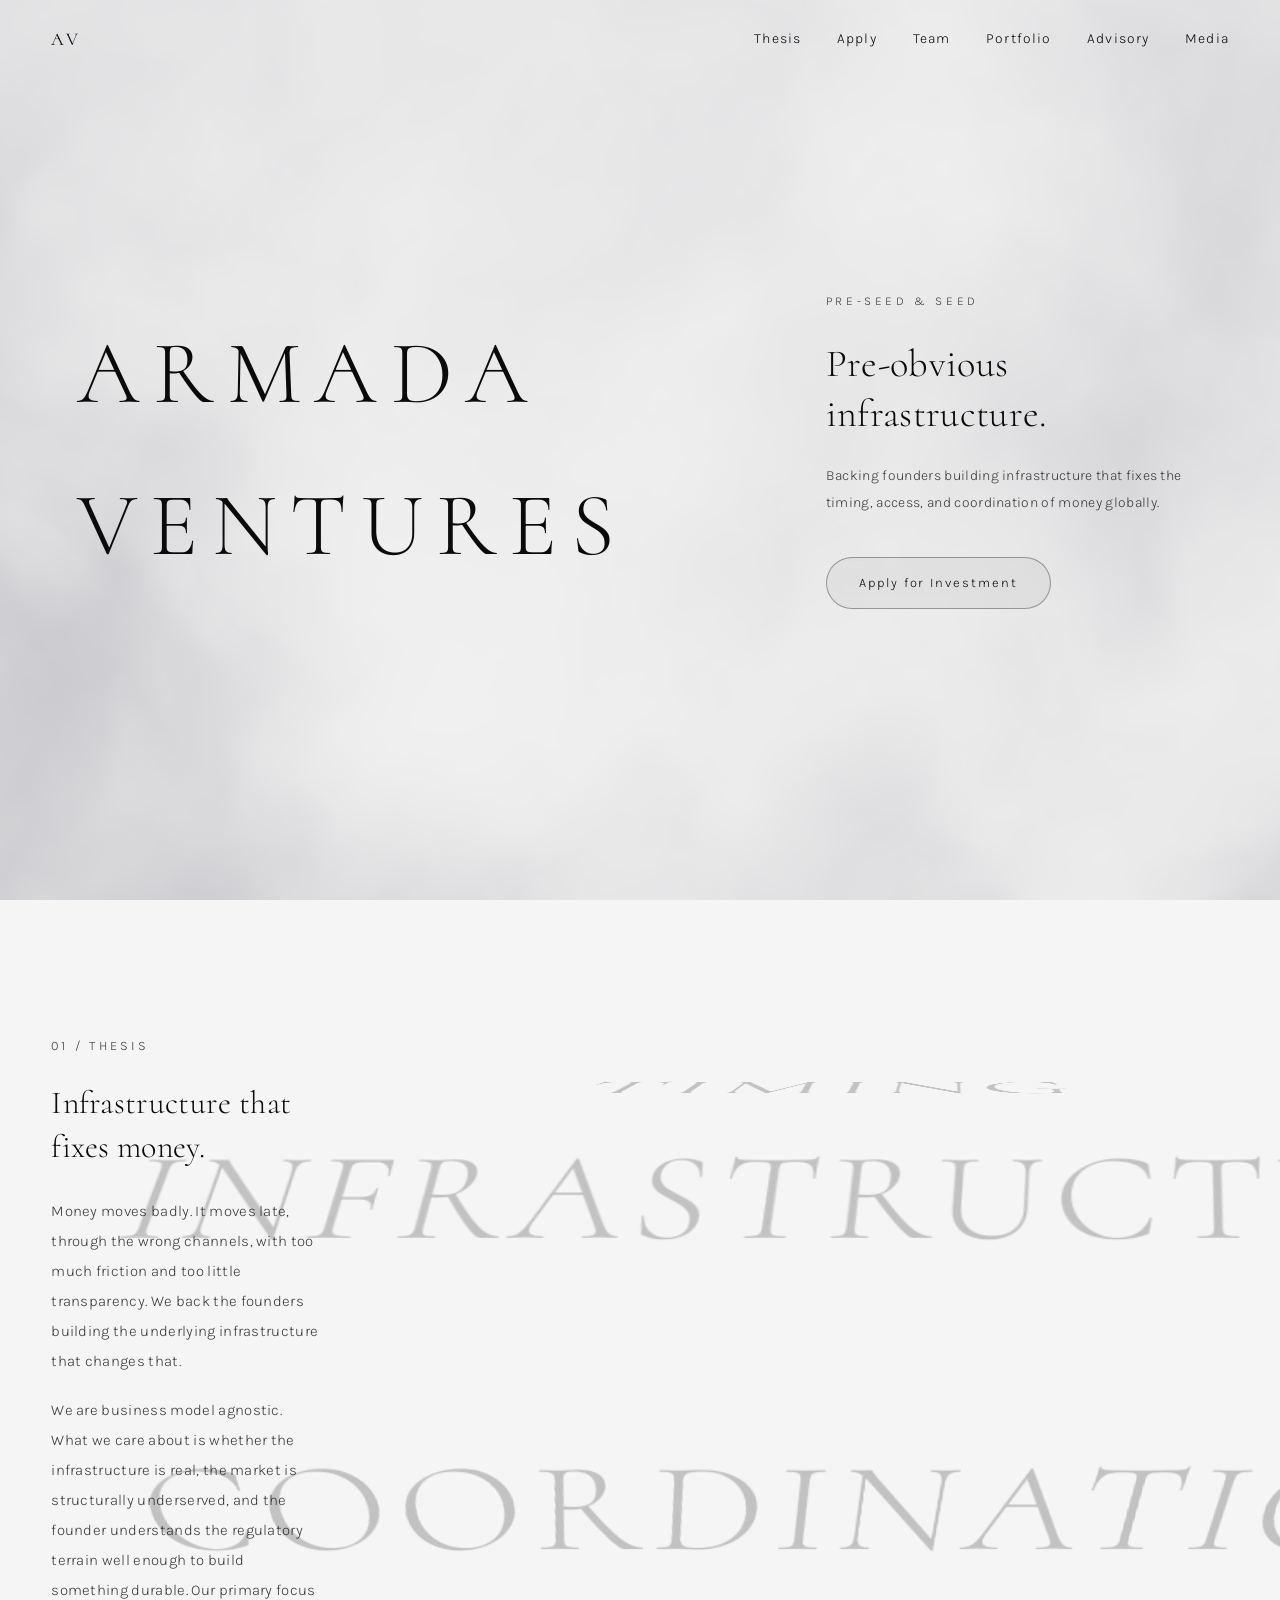
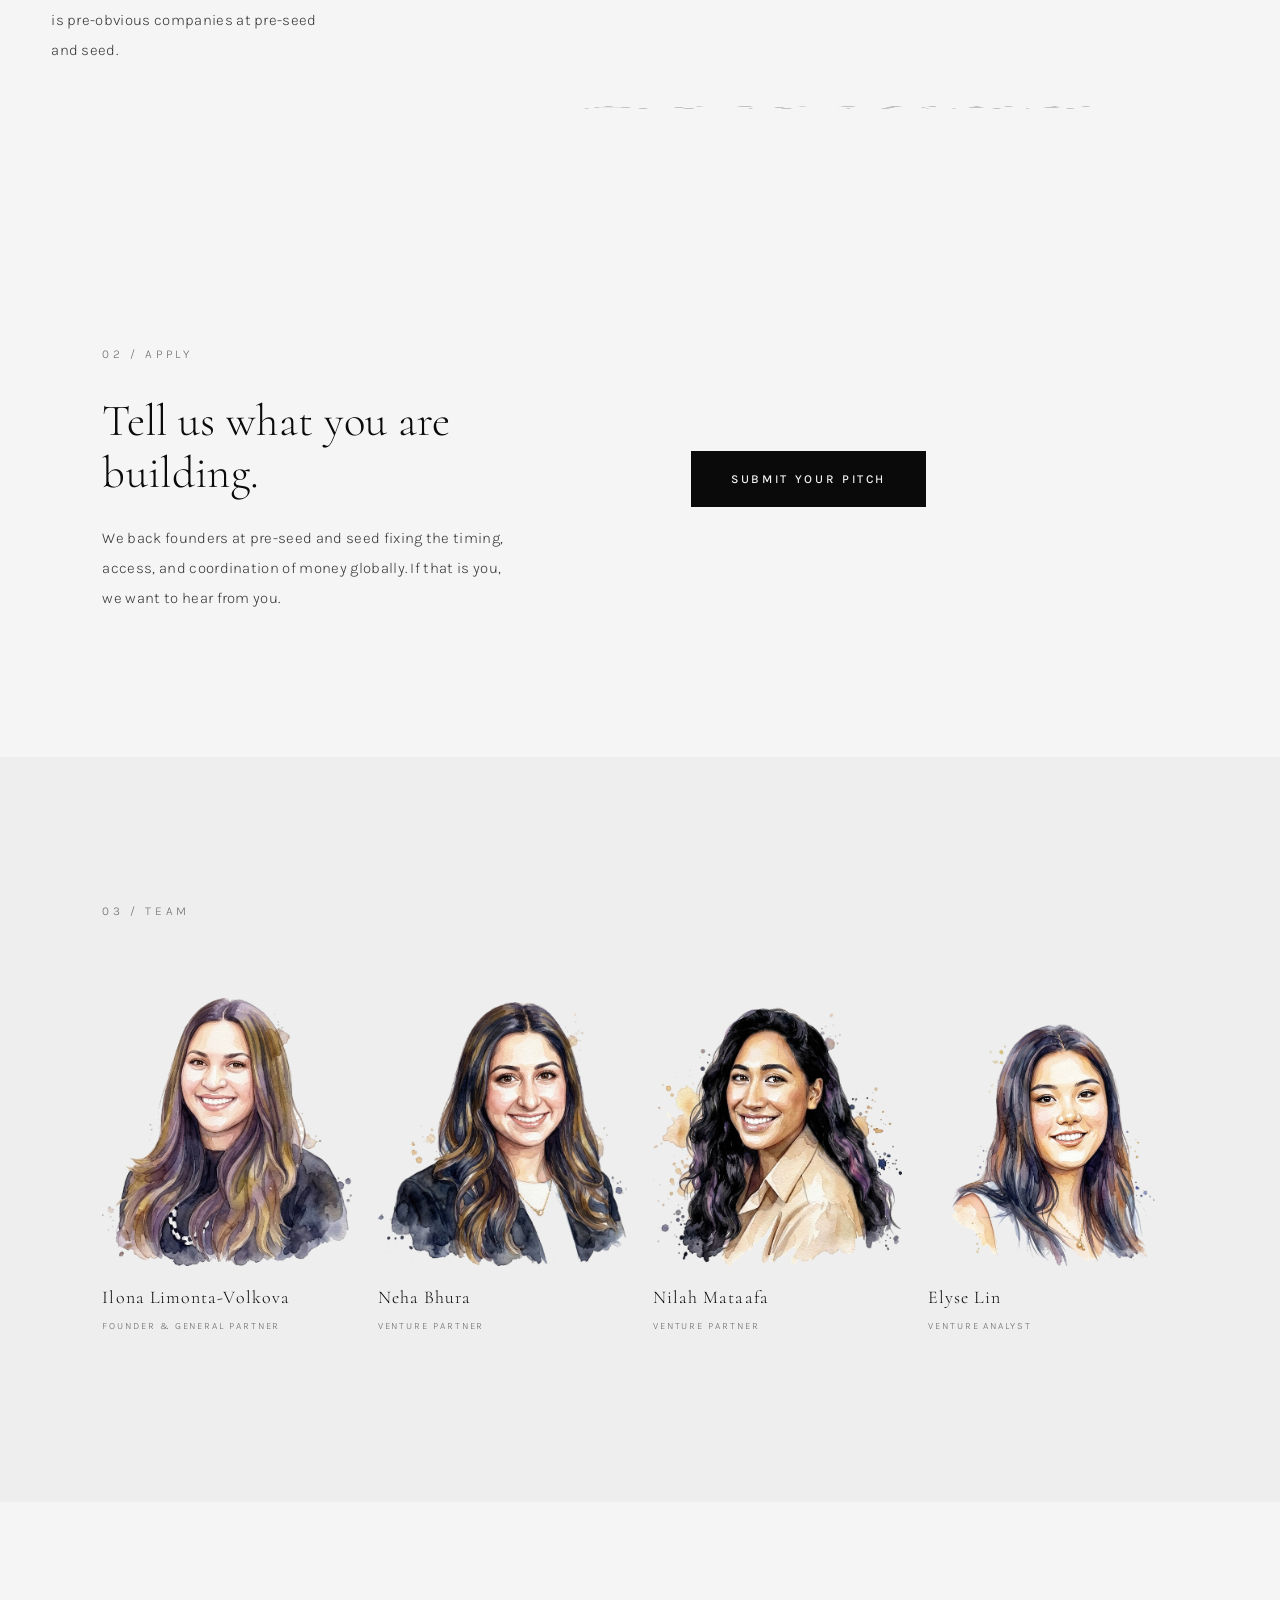
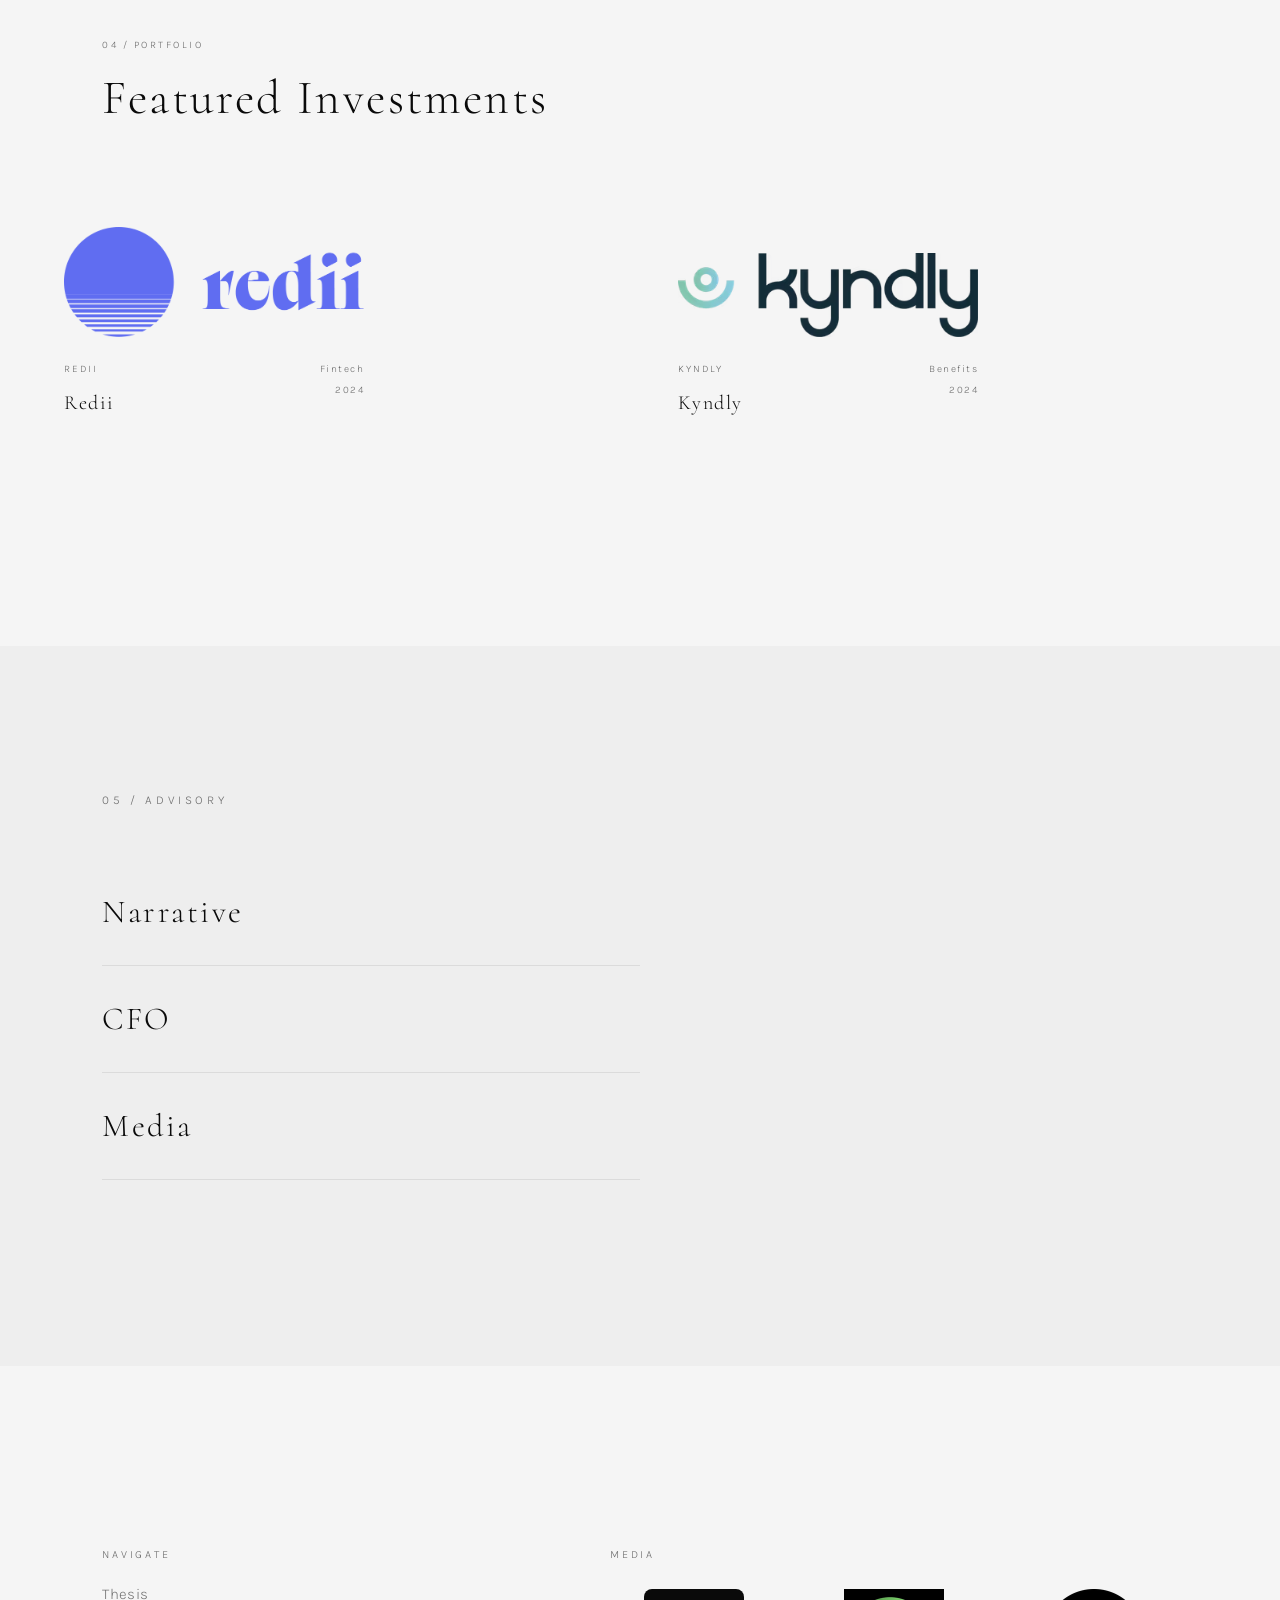
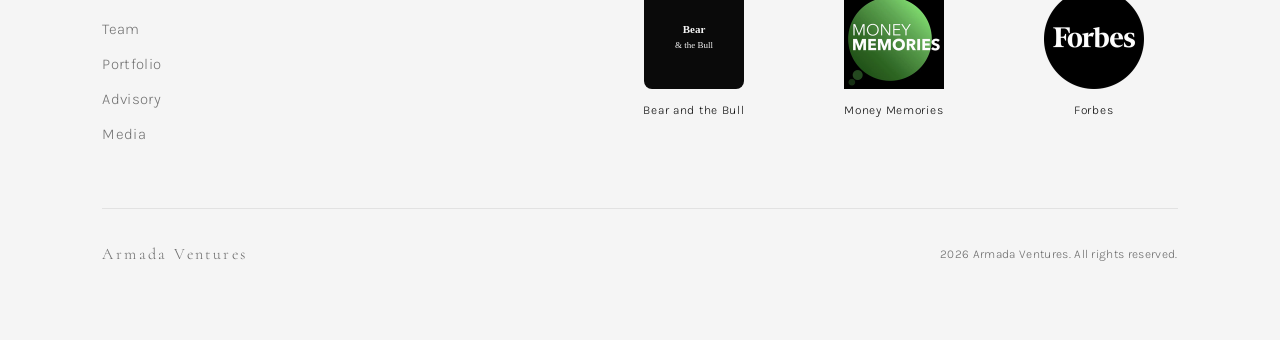
==== commit 123a97ab: "Deploy updated Armada Ventures website" ====
--- a/index.html
+++ b/index.html
@@ -9,8 +9,8 @@
     <link rel="preconnect" href="https://fonts.gstatic.com" crossorigin />
     <link href="https://fonts.googleapis.com/css2?family=Cormorant:ital,wght@0,300;0,400;0,500;1,300;1,400&family=Karla:wght@300;400;500&display=swap" rel="stylesheet" />
     <link rel="icon" type="image/svg+xml" href="./favicon.svg" />
-    <script type="module" crossorigin src="./assets/index-CBOMAQmg.js"></script>
-    <link rel="stylesheet" crossorigin href="./assets/index-g2bZjIX-.css">
+    <script type="module" crossorigin src="./assets/index-PU48BWjs.js"></script>
+    <link rel="stylesheet" crossorigin href="./assets/index-B1oTRD7R.css">
   </head>
   <body>
     <div id="root"></div>
--- a/assets/index-B1oTRD7R.css
+++ b/assets/index-B1oTRD7R.css
@@ -0,0 +1 @@
+*,:before,:after{--tw-border-spacing-x: 0;--tw-border-spacing-y: 0;--tw-translate-x: 0;--tw-translate-y: 0;--tw-rotate: 0;--tw-skew-x: 0;--tw-skew-y: 0;--tw-scale-x: 1;--tw-scale-y: 1;--tw-pan-x: ;--tw-pan-y: ;--tw-pinch-zoom: ;--tw-scroll-snap-strictness: proximity;--tw-gradient-from-position: ;--tw-gradient-via-position: ;--tw-gradient-to-position: ;--tw-ordinal: ;--tw-slashed-zero: ;--tw-numeric-figure: ;--tw-numeric-spacing: ;--tw-numeric-fraction: ;--tw-ring-inset: ;--tw-ring-offset-width: 0px;--tw-ring-offset-color: #fff;--tw-ring-color: rgb(59 130 246 / .5);--tw-ring-offset-shadow: 0 0 #0000;--tw-ring-shadow: 0 0 #0000;--tw-shadow: 0 0 #0000;--tw-shadow-colored: 0 0 #0000;--tw-blur: ;--tw-brightness: ;--tw-contrast: ;--tw-grayscale: ;--tw-hue-rotate: ;--tw-invert: ;--tw-saturate: ;--tw-sepia: ;--tw-drop-shadow: ;--tw-backdrop-blur: ;--tw-backdrop-brightness: ;--tw-backdrop-contrast: ;--tw-backdrop-grayscale: ;--tw-backdrop-hue-rotate: ;--tw-backdrop-invert: ;--tw-backdrop-opacity: ;--tw-backdrop-saturate: ;--tw-backdrop-sepia: ;--tw-contain-size: ;--tw-contain-layout: ;--tw-contain-paint: ;--tw-contain-style: }::backdrop{--tw-border-spacing-x: 0;--tw-border-spacing-y: 0;--tw-translate-x: 0;--tw-translate-y: 0;--tw-rotate: 0;--tw-skew-x: 0;--tw-skew-y: 0;--tw-scale-x: 1;--tw-scale-y: 1;--tw-pan-x: ;--tw-pan-y: ;--tw-pinch-zoom: ;--tw-scroll-snap-strictness: proximity;--tw-gradient-from-position: ;--tw-gradient-via-position: ;--tw-gradient-to-position: ;--tw-ordinal: ;--tw-slashed-zero: ;--tw-numeric-figure: ;--tw-numeric-spacing: ;--tw-numeric-fraction: ;--tw-ring-inset: ;--tw-ring-offset-width: 0px;--tw-ring-offset-color: #fff;--tw-ring-color: rgb(59 130 246 / .5);--tw-ring-offset-shadow: 0 0 #0000;--tw-ring-shadow: 0 0 #0000;--tw-shadow: 0 0 #0000;--tw-shadow-colored: 0 0 #0000;--tw-blur: ;--tw-brightness: ;--tw-contrast: ;--tw-grayscale: ;--tw-hue-rotate: ;--tw-invert: ;--tw-saturate: ;--tw-sepia: ;--tw-drop-shadow: ;--tw-backdrop-blur: ;--tw-backdrop-brightness: ;--tw-backdrop-contrast: ;--tw-backdrop-grayscale: ;--tw-backdrop-hue-rotate: ;--tw-backdrop-invert: ;--tw-backdrop-opacity: ;--tw-backdrop-saturate: ;--tw-backdrop-sepia: ;--tw-contain-size: ;--tw-contain-layout: ;--tw-contain-paint: ;--tw-contain-style: }*,:before,:after{box-sizing:border-box;border-width:0;border-style:solid;border-color:#e5e7eb}:before,:after{--tw-content: ""}html,:host{line-height:1.5;-webkit-text-size-adjust:100%;-moz-tab-size:4;-o-tab-size:4;tab-size:4;font-family:ui-sans-serif,system-ui,sans-serif,"Apple Color Emoji","Segoe UI Emoji",Segoe UI Symbol,"Noto Color Emoji";font-feature-settings:normal;font-variation-settings:normal;-webkit-tap-highlight-color:transparent}body{margin:0;line-height:inherit}hr{height:0;color:inherit;border-top-width:1px}abbr:where([title]){-webkit-text-decoration:underline dotted;text-decoration:underline dotted}h1,h2,h3,h4,h5,h6{font-size:inherit;font-weight:inherit}a{color:inherit;text-decoration:inherit}b,strong{font-weight:bolder}code,kbd,samp,pre{font-family:ui-monospace,SFMono-Regular,Menlo,Monaco,Consolas,Liberation Mono,Courier New,monospace;font-feature-settings:normal;font-variation-settings:normal;font-size:1em}small{font-size:80%}sub,sup{font-size:75%;line-height:0;position:relative;vertical-align:baseline}sub{bottom:-.25em}sup{top:-.5em}table{text-indent:0;border-color:inherit;border-collapse:collapse}button,input,optgroup,select,textarea{font-family:inherit;font-feature-settings:inherit;font-variation-settings:inherit;font-size:100%;font-weight:inherit;line-height:inherit;letter-spacing:inherit;color:inherit;margin:0;padding:0}button,select{text-transform:none}button,input:where([type=button]),input:where([type=reset]),input:where([type=submit]){-webkit-appearance:button;background-color:transparent;background-image:none}:-moz-focusring{outline:auto}:-moz-ui-invalid{box-shadow:none}progress{vertical-align:baseline}::-webkit-inner-spin-button,::-webkit-outer-spin-button{height:auto}[type=search]{-webkit-appearance:textfield;outline-offset:-2px}::-webkit-search-decoration{-webkit-appearance:none}::-webkit-file-upload-button{-webkit-appearance:button;font:inherit}summary{display:list-item}blockquote,dl,dd,h1,h2,h3,h4,h5,h6,hr,figure,p,pre{margin:0}fieldset{margin:0;padding:0}legend{padding:0}ol,ul,menu{list-style:none;margin:0;padding:0}dialog{padding:0}textarea{resize:vertical}input::-moz-placeholder,textarea::-moz-placeholder{opacity:1;color:#9ca3af}input::placeholder,textarea::placeholder{opacity:1;color:#9ca3af}button,[role=button]{cursor:pointer}:disabled{cursor:default}img,svg,video,canvas,audio,iframe,embed,object{display:block;vertical-align:middle}img,video{max-width:100%;height:auto}[hidden]:where(:not([hidden=until-found])){display:none}:root{--background: 0 0% 96%;--foreground: 0 0% 4%;--card: 0 0% 93%;--card-foreground: 0 0% 4%;--popover: 0 0% 96%;--popover-foreground: 0 0% 4%;--primary: 0 0% 4%;--primary-foreground: 0 0% 96%;--secondary: 0 0% 93%;--secondary-foreground: 0 0% 4%;--muted: 0 0% 93%;--muted-foreground: 0 0% 23%;--accent: 0 0% 93%;--accent-foreground: 0 0% 4%;--destructive: 0 84.2% 60.2%;--destructive-foreground: 0 0% 98%;--border: 0 0% 82%;--input: 0 0% 82%;--ring: 0 0% 4%;--radius: .625rem}html{scroll-behavior:auto}body{font-family:Karla,Helvetica Neue,Arial,sans-serif;background-color:#f5f5f5;color:#0a0a0a;overflow-x:hidden;-webkit-font-smoothing:antialiased;-moz-osx-font-smoothing:grayscale;font-weight:300;font-size:16px;line-height:1.7;letter-spacing:.02em}h1,h2,h3,h4,h5,h6{font-family:Cormorant,Georgia,serif;word-break:keep-all}.\!container{width:100%!important}.container{width:100%}@media(min-width:640px){.\!container{max-width:640px!important}.container{max-width:640px}}@media(min-width:768px){.\!container{max-width:768px!important}.container{max-width:768px}}@media(min-width:1024px){.\!container{max-width:1024px!important}.container{max-width:1024px}}@media(min-width:1280px){.\!container{max-width:1280px!important}.container{max-width:1280px}}@media(min-width:1536px){.\!container{max-width:1536px!important}.container{max-width:1536px}}.font-serif-display{font-family:Cormorant,Georgia,serif}.font-sans-body{font-family:Karla,Helvetica Neue,Arial,sans-serif}.section-pad{padding-left:8vw;padding-right:8vw}.hero-grid{flex:1 1 auto;position:relative;display:grid;grid-template-columns:1.4fr 1fr;align-items:center;padding:0 6vw;gap:6vw}.hero-copy{display:flex;flex-direction:column;justify-content:center;align-items:flex-start;text-align:left;max-width:440px}.hero-indent{margin-left:60px}.apply-grid{display:grid;grid-template-columns:1fr 1fr;gap:8vw;align-items:center}.team-grid{display:grid;grid-template-columns:repeat(4,minmax(0,1fr));gap:2vw;align-items:start}.gallery-grid{display:grid;grid-template-columns:repeat(2,minmax(0,1fr));gap:6vw;padding:0 5vw;align-items:stretch}.gallery-card{display:flex;flex-direction:column;align-items:flex-start;width:100%}.philosophy-layout{width:100%;min-height:100vh;background:transparent;display:flex}.philosophy-text-panel{flex:0 0 30%;position:relative}.philosophy-ring-panel{flex:0 0 70%;position:relative}.mediums-layout{display:flex;padding:16vh 8vw;gap:8vw}.mediums-titles{flex:0 0 50%}.mediums-detail{flex:1 1 50%;display:flex;align-items:center;position:relative}.mediums-mobile-detail{display:none}.section-header-mobile{padding-left:8vw;padding-right:8vw}.footer-vision{margin-left:0}.footer-links-grid{display:grid;grid-template-columns:minmax(160px,1fr) minmax(320px,1.4fr);gap:8vw;align-items:start;padding-bottom:60px;border-bottom:1px solid rgba(0,0,0,.08)}.footer-media-grid{display:grid;grid-template-columns:repeat(3,minmax(0,1fr));gap:32px;align-items:start}.footer-bottom{display:flex;align-items:center;justify-content:space-between;padding-top:32px}.detail-grid{display:grid;grid-template-columns:1.2fr 1fr;gap:6vw;padding:6vh 5vw 12vh;align-items:start}.nav-links-desktop{display:flex;gap:36px;align-items:center}.nav-menu-toggle{display:none;background:none;border:none;color:#0a0a0a;font-size:13px;letter-spacing:.12em;text-transform:uppercase;cursor:pointer;padding:0}.nav-links-mobile{display:none}@media(max-width:767px){.hero-section{height:auto;min-height:100svh}.section-pad{padding-left:6vw;padding-right:6vw}.hero-grid{grid-template-columns:1fr;gap:5vh;padding:12vh 6vw 8vh;align-content:center;text-align:center}.hero-wordmark-wrap{justify-content:center!important}.hero-copy{align-items:center;text-align:center;max-width:100%;margin:0 auto}.hero-indent{margin-left:0!important}.apply-grid{grid-template-columns:1fr;gap:32px;text-align:center}.apply-grid>div{display:flex;flex-direction:column;align-items:center}.apply-grid p,.apply-grid h2{max-width:100%!important}.team-grid{grid-template-columns:repeat(2,minmax(0,1fr));gap:6vw;max-width:420px;margin:0 auto}#team>p{text-align:center}.team-grid .team-card{align-items:center;text-align:center}.team-grid .team-card h3{display:block}.gallery-grid{grid-template-columns:1fr;gap:48px;padding:0 6vw}.gallery-card{align-items:center;text-align:center}.gallery-card>div{margin:0 auto}.gallery-meta{flex-direction:column!important;align-items:center!important;gap:8px;text-align:center}.gallery-meta>div:last-child{text-align:center!important}.philosophy-layout{flex-direction:column;min-height:auto}.philosophy-text-panel,.philosophy-ring-panel{flex:1 1 auto;width:100%}.philosophy-text-panel>div{position:relative!important;height:auto!important;padding:10vh 6vw 4vh!important}.philosophy-ring-panel>div{position:relative!important;height:50vh!important;min-height:280px;padding-top:0!important}.mediums-layout{flex-direction:column;padding:12vh 6vw;gap:32px}.mediums-titles,.mediums-detail{flex:1 1 auto;width:100%}.mediums-mobile-detail{display:block;text-align:center;padding:0 0 32px;border-bottom:1px solid rgba(0,0,0,.08)}.mediums-detail{display:none}.section-header-mobile{text-align:center;padding-left:6vw;padding-right:6vw}.philosophy-text-panel>div{align-items:center;text-align:center}.footer-vision{margin-left:auto;margin-right:auto;text-align:center}.detail-grid article{text-align:center;margin:0 auto}.detail-grid article>div:last-of-type{align-items:center}.mediums-titles>p{text-align:center}.footer-links-grid{grid-template-columns:1fr;gap:48px;text-align:center}.footer-links-grid>div{display:flex;flex-direction:column;align-items:center}.footer-media-grid{grid-template-columns:1fr;gap:32px;max-width:200px;margin:0 auto}.footer-bottom{flex-direction:column;gap:12px;text-align:center}footer .section-pad{padding-top:12vh;padding-bottom:6vh}#apply>p:first-child,#apply h2{width:100%}.detail-grid{grid-template-columns:1fr;gap:40px;padding:4vh 6vw 10vh}.detail-grid img{max-width:280px;margin:0 auto}.detail-grid>div:last-child{position:relative!important;top:auto!important}.nav-links-desktop{display:none}.nav-menu-toggle{display:block}.nav-links-mobile{display:flex;flex-direction:column;align-items:center;gap:20px;position:fixed;inset:0;padding:100px 6vw 40px;background:#f5f5f5f7;backdrop-filter:blur(16px);-webkit-backdrop-filter:blur(16px);z-index:99}.nav-links-mobile.is-closed{display:none}}.sr-only{position:absolute;width:1px;height:1px;padding:0;margin:-1px;overflow:hidden;clip:rect(0,0,0,0);white-space:nowrap;border-width:0}.pointer-events-none{pointer-events:none}.visible{visibility:visible}.invisible{visibility:hidden}.fixed{position:fixed}.absolute{position:absolute}.relative{position:relative}.sticky{position:sticky}.inset-0{inset:0}.inset-x-0{left:0;right:0}.inset-y-0{top:0;bottom:0}.-bottom-12{bottom:-3rem}.-left-12{left:-3rem}.-right-12{right:-3rem}.-top-12{top:-3rem}.bottom-0{bottom:0}.left-0{left:0}.left-1\/2{left:50%}.left-2{left:.5rem}.left-\[50\%\]{left:50%}.right-0{right:0}.right-1{right:.25rem}.right-2{right:.5rem}.right-3{right:.75rem}.right-4{right:1rem}.top-0{top:0}.top-1\.5{top:.375rem}.top-1\/2{top:50%}.top-3\.5{top:.875rem}.top-4{top:1rem}.top-\[1px\]{top:1px}.top-\[50\%\]{top:50%}.top-\[60\%\]{top:60%}.top-full{top:100%}.isolate{isolation:isolate}.z-10{z-index:10}.z-20{z-index:20}.z-50{z-index:50}.z-\[1\]{z-index:1}.order-first{order:-9999}.order-last{order:9999}.col-start-2{grid-column-start:2}.row-span-2{grid-row:span 2 / span 2}.row-start-1{grid-row-start:1}.\!m-0{margin:0!important}.-mx-1{margin-left:-.25rem;margin-right:-.25rem}.-my-2{margin-top:-.5rem;margin-bottom:-.5rem}.mx-2{margin-left:.5rem;margin-right:.5rem}.mx-3\.5{margin-left:.875rem;margin-right:.875rem}.mx-auto{margin-left:auto;margin-right:auto}.my-0{margin-top:0;margin-bottom:0}.my-0\.5{margin-top:.125rem;margin-bottom:.125rem}.my-1{margin-top:.25rem;margin-bottom:.25rem}.-ml-4{margin-left:-1rem}.-mt-4{margin-top:-1rem}.mb-2{margin-bottom:.5rem}.mb-3{margin-bottom:.75rem}.ml-1{margin-left:.25rem}.ml-4{margin-left:1rem}.ml-auto{margin-left:auto}.mt-1\.5{margin-top:.375rem}.mt-2{margin-top:.5rem}.mt-4{margin-top:1rem}.mt-auto{margin-top:auto}.line-clamp-1{overflow:hidden;display:-webkit-box;-webkit-box-orient:vertical;-webkit-line-clamp:1}.line-clamp-2{overflow:hidden;display:-webkit-box;-webkit-box-orient:vertical;-webkit-line-clamp:2}.block{display:block}.inline-block{display:inline-block}.flex{display:flex}.inline-flex{display:inline-flex}.table{display:table}.table-caption{display:table-caption}.table-cell{display:table-cell}.table-row{display:table-row}.grid{display:grid}.hidden{display:none}.aspect-square{aspect-ratio:1 / 1}.aspect-video{aspect-ratio:16 / 9}.size-10{width:2.5rem;height:2.5rem}.size-2{width:.5rem;height:.5rem}.size-2\.5{width:.625rem;height:.625rem}.size-3{width:.75rem;height:.75rem}.size-3\.5{width:.875rem;height:.875rem}.size-4{width:1rem;height:1rem}.size-6{width:1.5rem;height:1.5rem}.size-7{width:1.75rem;height:1.75rem}.size-8{width:2rem;height:2rem}.size-9{width:2.25rem;height:2.25rem}.size-auto{width:auto;height:auto}.size-full{width:100%;height:100%}.h-1\.5{height:.375rem}.h-10{height:2.5rem}.h-12{height:3rem}.h-2{height:.5rem}.h-2\.5{height:.625rem}.h-4{height:1rem}.h-5{height:1.25rem}.h-6{height:1.5rem}.h-7{height:1.75rem}.h-8{height:2rem}.h-9{height:2.25rem}.h-\[1\.15rem\]{height:1.15rem}.h-\[calc\(100\%-1px\)\]{height:calc(100% - 1px)}.h-\[var\(--radix-navigation-menu-viewport-height\)\]{height:var(--radix-navigation-menu-viewport-height)}.h-\[var\(--radix-select-trigger-height\)\]{height:var(--radix-select-trigger-height)}.h-auto{height:auto}.h-full{height:100%}.h-px{height:1px}.h-svh{height:100svh}.max-h-\[300px\]{max-height:300px}.min-h-0{min-height:0px}.min-h-16{min-height:4rem}.min-h-4{min-height:1rem}.min-h-svh{min-height:100svh}.w-0{width:0px}.w-1{width:.25rem}.w-2{width:.5rem}.w-2\.5{width:.625rem}.w-3{width:.75rem}.w-3\/4{width:75%}.w-4{width:1rem}.w-5{width:1.25rem}.w-64{width:16rem}.w-72{width:18rem}.w-8{width:2rem}.w-9{width:2.25rem}.w-\[100px\]{width:100px}.w-auto{width:auto}.w-fit{width:-moz-fit-content;width:fit-content}.w-full{width:100%}.w-max{width:-moz-max-content;width:max-content}.w-px{width:1px}.min-w-0{min-width:0px}.min-w-10{min-width:2.5rem}.min-w-5{min-width:1.25rem}.min-w-8{min-width:2rem}.min-w-9{min-width:2.25rem}.min-w-\[12rem\]{min-width:12rem}.min-w-\[8rem\]{min-width:8rem}.min-w-\[var\(--radix-select-trigger-width\)\]{min-width:var(--radix-select-trigger-width)}.max-w-\[calc\(100\%-2rem\)\]{max-width:calc(100% - 2rem)}.max-w-max{max-width:-moz-max-content;max-width:max-content}.max-w-sm{max-width:24rem}.flex-1{flex:1 1 0%}.shrink-0{flex-shrink:0}.grow{flex-grow:1}.grow-0{flex-grow:0}.basis-full{flex-basis:100%}.caption-bottom{caption-side:bottom}.border-collapse{border-collapse:collapse}.-translate-x-1\/2{--tw-translate-x: -50%;transform:translate(var(--tw-translate-x),var(--tw-translate-y)) rotate(var(--tw-rotate)) skew(var(--tw-skew-x)) skewY(var(--tw-skew-y)) scaleX(var(--tw-scale-x)) scaleY(var(--tw-scale-y))}.-translate-x-px{--tw-translate-x: -1px;transform:translate(var(--tw-translate-x),var(--tw-translate-y)) rotate(var(--tw-rotate)) skew(var(--tw-skew-x)) skewY(var(--tw-skew-y)) scaleX(var(--tw-scale-x)) scaleY(var(--tw-scale-y))}.-translate-y-1\/2{--tw-translate-y: -50%;transform:translate(var(--tw-translate-x),var(--tw-translate-y)) rotate(var(--tw-rotate)) skew(var(--tw-skew-x)) skewY(var(--tw-skew-y)) scaleX(var(--tw-scale-x)) scaleY(var(--tw-scale-y))}.translate-x-\[-50\%\]{--tw-translate-x: -50%;transform:translate(var(--tw-translate-x),var(--tw-translate-y)) rotate(var(--tw-rotate)) skew(var(--tw-skew-x)) skewY(var(--tw-skew-y)) scaleX(var(--tw-scale-x)) scaleY(var(--tw-scale-y))}.translate-x-px{--tw-translate-x: 1px;transform:translate(var(--tw-translate-x),var(--tw-translate-y)) rotate(var(--tw-rotate)) skew(var(--tw-skew-x)) skewY(var(--tw-skew-y)) scaleX(var(--tw-scale-x)) scaleY(var(--tw-scale-y))}.translate-y-0\.5{--tw-translate-y: .125rem;transform:translate(var(--tw-translate-x),var(--tw-translate-y)) rotate(var(--tw-rotate)) skew(var(--tw-skew-x)) skewY(var(--tw-skew-y)) scaleX(var(--tw-scale-x)) scaleY(var(--tw-scale-y))}.translate-y-\[-50\%\]{--tw-translate-y: -50%;transform:translate(var(--tw-translate-x),var(--tw-translate-y)) rotate(var(--tw-rotate)) skew(var(--tw-skew-x)) skewY(var(--tw-skew-y)) scaleX(var(--tw-scale-x)) scaleY(var(--tw-scale-y))}.translate-y-\[calc\(-50\%_-_2px\)\]{--tw-translate-y: calc(-50% - 2px) ;transform:translate(var(--tw-translate-x),var(--tw-translate-y)) rotate(var(--tw-rotate)) skew(var(--tw-skew-x)) skewY(var(--tw-skew-y)) scaleX(var(--tw-scale-x)) scaleY(var(--tw-scale-y))}.rotate-45{--tw-rotate: 45deg;transform:translate(var(--tw-translate-x),var(--tw-translate-y)) rotate(var(--tw-rotate)) skew(var(--tw-skew-x)) skewY(var(--tw-skew-y)) scaleX(var(--tw-scale-x)) scaleY(var(--tw-scale-y))}.rotate-90{--tw-rotate: 90deg;transform:translate(var(--tw-translate-x),var(--tw-translate-y)) rotate(var(--tw-rotate)) skew(var(--tw-skew-x)) skewY(var(--tw-skew-y)) scaleX(var(--tw-scale-x)) scaleY(var(--tw-scale-y))}.transform{transform:translate(var(--tw-translate-x),var(--tw-translate-y)) rotate(var(--tw-rotate)) skew(var(--tw-skew-x)) skewY(var(--tw-skew-y)) scaleX(var(--tw-scale-x)) scaleY(var(--tw-scale-y))}@keyframes caret-blink{0%,70%,to{opacity:1}20%,50%{opacity:0}}.animate-caret-blink{animation:caret-blink 1.25s ease-out infinite}@keyframes pulse{50%{opacity:.5}}.animate-pulse{animation:pulse 2s cubic-bezier(.4,0,.6,1) infinite}@keyframes spin{to{transform:rotate(360deg)}}.animate-spin{animation:spin 1s linear infinite}.cursor-default{cursor:default}.cursor-text{cursor:text}.touch-none{touch-action:none}.select-none{-webkit-user-select:none;-moz-user-select:none;user-select:none}.resize-none{resize:none}.resize{resize:both}.scroll-my-1{scroll-margin-top:.25rem;scroll-margin-bottom:.25rem}.scroll-py-1{scroll-padding-top:.25rem;scroll-padding-bottom:.25rem}.list-disc{list-style-type:disc}.list-none{list-style-type:none}.auto-rows-min{grid-auto-rows:min-content}.grid-cols-\[0_1fr\]{grid-template-columns:0 1fr}.grid-rows-\[auto_auto\]{grid-template-rows:auto auto}.flex-row{flex-direction:row}.flex-col{flex-direction:column}.flex-col-reverse{flex-direction:column-reverse}.flex-wrap{flex-wrap:wrap}.place-content-center{place-content:center}.items-start{align-items:flex-start}.items-end{align-items:flex-end}.items-center{align-items:center}.items-stretch{align-items:stretch}.justify-start{justify-content:flex-start}.justify-center{justify-content:center}.justify-between{justify-content:space-between}.justify-items-start{justify-items:start}.gap-0\.5{gap:.125rem}.gap-1{gap:.25rem}.gap-1\.5{gap:.375rem}.gap-2{gap:.5rem}.gap-2\.5{gap:.625rem}.gap-3{gap:.75rem}.gap-4{gap:1rem}.gap-6{gap:1.5rem}.gap-7{gap:1.75rem}.gap-\[--spacing\(var\(--gap\)\)\]{gap:var(--spacing(var(--gap)))}.gap-y-0\.5{row-gap:.125rem}.self-start{align-self:flex-start}.self-stretch{align-self:stretch}.justify-self-end{justify-self:end}.overflow-auto{overflow:auto}.overflow-hidden{overflow:hidden}.overflow-x-auto{overflow-x:auto}.overflow-y-auto{overflow-y:auto}.overflow-x-hidden{overflow-x:hidden}.whitespace-nowrap{white-space:nowrap}.text-balance{text-wrap:balance}.break-words{overflow-wrap:break-word}.rounded-\[2px\]{border-radius:2px}.rounded-\[4px\]{border-radius:4px}.rounded-\[calc\(var\(--radius\)-5px\)\]{border-radius:calc(var(--radius) - 5px)}.rounded-\[inherit\]{border-radius:inherit}.rounded-full{border-radius:9999px}.rounded-lg{border-radius:var(--radius)}.rounded-md{border-radius:calc(var(--radius) - 2px)}.rounded-none{border-radius:0}.rounded-sm{border-radius:calc(var(--radius) - 4px)}.rounded-xl{border-radius:calc(var(--radius) + 4px)}.rounded-xs{border-radius:calc(var(--radius) - 6px)}.rounded-l-md{border-top-left-radius:calc(var(--radius) - 2px);border-bottom-left-radius:calc(var(--radius) - 2px)}.rounded-r-md{border-top-right-radius:calc(var(--radius) - 2px);border-bottom-right-radius:calc(var(--radius) - 2px)}.rounded-tl-sm{border-top-left-radius:calc(var(--radius) - 4px)}.border{border-width:1px}.border-0{border-width:0px}.border-\[1\.5px\]{border-width:1.5px}.border-y{border-top-width:1px;border-bottom-width:1px}.border-b{border-bottom-width:1px}.border-l{border-left-width:1px}.border-r{border-right-width:1px}.border-t{border-top-width:1px}.border-dashed{border-style:dashed}.border-border{border-color:hsl(var(--border))}.border-border\/50{border-color:hsl(var(--border) / .5)}.border-input{border-color:hsl(var(--input))}.border-primary{border-color:hsl(var(--primary))}.border-sidebar-border{border-color:hsl(var(--sidebar-border))}.border-transparent{border-color:transparent}.border-l-transparent{border-left-color:transparent}.border-t-transparent{border-top-color:transparent}.bg-accent{background-color:hsl(var(--accent))}.bg-background{background-color:hsl(var(--background))}.bg-black\/50{background-color:#00000080}.bg-border{background-color:hsl(var(--border))}.bg-card{background-color:hsl(var(--card))}.bg-destructive{--tw-bg-opacity: 1;background-color:hsl(var(--destructive) / var(--tw-bg-opacity, 1))}.bg-foreground{background-color:hsl(var(--foreground))}.bg-input{background-color:hsl(var(--input))}.bg-muted{background-color:hsl(var(--muted))}.bg-muted\/50{background-color:hsl(var(--muted) / .5)}.bg-popover{background-color:hsl(var(--popover))}.bg-primary{background-color:hsl(var(--primary))}.bg-primary\/20{background-color:hsl(var(--primary) / .2)}.bg-secondary{background-color:hsl(var(--secondary))}.bg-sidebar{background-color:hsl(var(--sidebar-background))}.bg-sidebar-border{background-color:hsl(var(--sidebar-border))}.bg-transparent{background-color:transparent}.bg-white{--tw-bg-opacity: 1;background-color:rgb(255 255 255 / var(--tw-bg-opacity, 1))}.fill-current{fill:currentColor}.fill-foreground{fill:hsl(var(--foreground))}.fill-primary{fill:hsl(var(--primary))}.p-0{padding:0}.p-1{padding:.25rem}.p-2{padding:.5rem}.p-3{padding:.75rem}.p-4{padding:1rem}.p-6{padding:1.5rem}.p-\[3px\]{padding:3px}.p-px{padding:1px}.px-1{padding-left:.25rem;padding-right:.25rem}.px-1\.5{padding-left:.375rem;padding-right:.375rem}.px-2{padding-left:.5rem;padding-right:.5rem}.px-2\.5{padding-left:.625rem;padding-right:.625rem}.px-3{padding-left:.75rem;padding-right:.75rem}.px-4{padding-left:1rem;padding-right:1rem}.px-6{padding-left:1.5rem;padding-right:1.5rem}.py-0\.5{padding-top:.125rem;padding-bottom:.125rem}.py-1{padding-top:.25rem;padding-bottom:.25rem}.py-1\.5{padding-top:.375rem;padding-bottom:.375rem}.py-2{padding-top:.5rem;padding-bottom:.5rem}.py-3{padding-top:.75rem;padding-bottom:.75rem}.py-4{padding-top:1rem;padding-bottom:1rem}.py-6{padding-top:1.5rem;padding-bottom:1.5rem}.pb-3{padding-bottom:.75rem}.pb-4{padding-bottom:1rem}.pl-2{padding-left:.5rem}.pl-3{padding-left:.75rem}.pl-4{padding-left:1rem}.pl-8{padding-left:2rem}.pr-1{padding-right:.25rem}.pr-2{padding-right:.5rem}.pr-2\.5{padding-right:.625rem}.pr-3{padding-right:.75rem}.pr-8{padding-right:2rem}.pt-0{padding-top:0}.pt-3{padding-top:.75rem}.pt-4{padding-top:1rem}.text-left{text-align:left}.text-center{text-align:center}.align-middle{vertical-align:middle}.font-mono{font-family:ui-monospace,SFMono-Regular,Menlo,Monaco,Consolas,Liberation Mono,Courier New,monospace}.font-sans{font-family:ui-sans-serif,system-ui,sans-serif,"Apple Color Emoji","Segoe UI Emoji",Segoe UI Symbol,"Noto Color Emoji"}.text-\[0\.8rem\]{font-size:.8rem}.text-base{font-size:1rem;line-height:1.5rem}.text-lg{font-size:1.125rem;line-height:1.75rem}.text-sm{font-size:.875rem;line-height:1.25rem}.text-sm\/relaxed{font-size:.875rem;line-height:1.625}.text-xs{font-size:.75rem;line-height:1rem}.font-medium{font-weight:500}.font-normal{font-weight:400}.font-semibold{font-weight:600}.uppercase{text-transform:uppercase}.italic{font-style:italic}.tabular-nums{--tw-numeric-spacing: tabular-nums;font-variant-numeric:var(--tw-ordinal) var(--tw-slashed-zero) var(--tw-numeric-figure) var(--tw-numeric-spacing) var(--tw-numeric-fraction)}.leading-none{line-height:1}.leading-normal{line-height:1.5}.leading-snug{line-height:1.375}.tracking-tight{letter-spacing:-.025em}.tracking-widest{letter-spacing:.1em}.text-accent-foreground{color:hsl(var(--accent-foreground))}.text-background{color:hsl(var(--background))}.text-card-foreground{color:hsl(var(--card-foreground))}.text-current{color:currentColor}.text-destructive{--tw-text-opacity: 1;color:hsl(var(--destructive) / var(--tw-text-opacity, 1))}.text-foreground{color:hsl(var(--foreground))}.text-muted-foreground{color:hsl(var(--muted-foreground))}.text-popover-foreground{color:hsl(var(--popover-foreground))}.text-primary{color:hsl(var(--primary))}.text-primary-foreground{color:hsl(var(--primary-foreground))}.text-secondary-foreground{color:hsl(var(--secondary-foreground))}.text-sidebar-foreground{color:hsl(var(--sidebar-foreground))}.text-sidebar-foreground\/70{color:hsl(var(--sidebar-foreground) / .7)}.text-white{--tw-text-opacity: 1;color:rgb(255 255 255 / var(--tw-text-opacity, 1))}.underline-offset-4{text-underline-offset:4px}.opacity-0{opacity:0}.opacity-50{opacity:.5}.opacity-70{opacity:.7}.shadow{--tw-shadow: 0 1px 3px 0 rgb(0 0 0 / .1), 0 1px 2px -1px rgb(0 0 0 / .1);--tw-shadow-colored: 0 1px 3px 0 var(--tw-shadow-color), 0 1px 2px -1px var(--tw-shadow-color);box-shadow:var(--tw-ring-offset-shadow, 0 0 #0000),var(--tw-ring-shadow, 0 0 #0000),var(--tw-shadow)}.shadow-\[0_0_0_1px_hsl\(var\(--sidebar-border\)\)\]{--tw-shadow: 0 0 0 1px hsl(var(--sidebar-border));--tw-shadow-colored: 0 0 0 1px var(--tw-shadow-color);box-shadow:var(--tw-ring-offset-shadow, 0 0 #0000),var(--tw-ring-shadow, 0 0 #0000),var(--tw-shadow)}.shadow-lg{--tw-shadow: 0 10px 15px -3px rgb(0 0 0 / .1), 0 4px 6px -4px rgb(0 0 0 / .1);--tw-shadow-colored: 0 10px 15px -3px var(--tw-shadow-color), 0 4px 6px -4px var(--tw-shadow-color);box-shadow:var(--tw-ring-offset-shadow, 0 0 #0000),var(--tw-ring-shadow, 0 0 #0000),var(--tw-shadow)}.shadow-md{--tw-shadow: 0 4px 6px -1px rgb(0 0 0 / .1), 0 2px 4px -2px rgb(0 0 0 / .1);--tw-shadow-colored: 0 4px 6px -1px var(--tw-shadow-color), 0 2px 4px -2px var(--tw-shadow-color);box-shadow:var(--tw-ring-offset-shadow, 0 0 #0000),var(--tw-ring-shadow, 0 0 #0000),var(--tw-shadow)}.shadow-none{--tw-shadow: 0 0 #0000;--tw-shadow-colored: 0 0 #0000;box-shadow:var(--tw-ring-offset-shadow, 0 0 #0000),var(--tw-ring-shadow, 0 0 #0000),var(--tw-shadow)}.shadow-sm{--tw-shadow: 0 1px 2px 0 rgb(0 0 0 / .05);--tw-shadow-colored: 0 1px 2px 0 var(--tw-shadow-color);box-shadow:var(--tw-ring-offset-shadow, 0 0 #0000),var(--tw-ring-shadow, 0 0 #0000),var(--tw-shadow)}.shadow-xl{--tw-shadow: 0 20px 25px -5px rgb(0 0 0 / .1), 0 8px 10px -6px rgb(0 0 0 / .1);--tw-shadow-colored: 0 20px 25px -5px var(--tw-shadow-color), 0 8px 10px -6px var(--tw-shadow-color);box-shadow:var(--tw-ring-offset-shadow, 0 0 #0000),var(--tw-ring-shadow, 0 0 #0000),var(--tw-shadow)}.shadow-xs{--tw-shadow: 0 1px 2px 0 rgb(0 0 0 / .05);--tw-shadow-colored: 0 1px 2px 0 var(--tw-shadow-color);box-shadow:var(--tw-ring-offset-shadow, 0 0 #0000),var(--tw-ring-shadow, 0 0 #0000),var(--tw-shadow)}.outline-none{outline:2px solid transparent;outline-offset:2px}.outline{outline-style:solid}.\!ring{--tw-ring-offset-shadow: var(--tw-ring-inset) 0 0 0 var(--tw-ring-offset-width) var(--tw-ring-offset-color) !important;--tw-ring-shadow: var(--tw-ring-inset) 0 0 0 calc(3px + var(--tw-ring-offset-width)) var(--tw-ring-color) !important;box-shadow:var(--tw-ring-offset-shadow),var(--tw-ring-shadow),var(--tw-shadow, 0 0 #0000)!important}.ring{--tw-ring-offset-shadow: var(--tw-ring-inset) 0 0 0 var(--tw-ring-offset-width) var(--tw-ring-offset-color);--tw-ring-shadow: var(--tw-ring-inset) 0 0 0 calc(3px + var(--tw-ring-offset-width)) var(--tw-ring-color);box-shadow:var(--tw-ring-offset-shadow),var(--tw-ring-shadow),var(--tw-shadow, 0 0 #0000)}.ring-0{--tw-ring-offset-shadow: var(--tw-ring-inset) 0 0 0 var(--tw-ring-offset-width) var(--tw-ring-offset-color);--tw-ring-shadow: var(--tw-ring-inset) 0 0 0 calc(0px + var(--tw-ring-offset-width)) var(--tw-ring-color);box-shadow:var(--tw-ring-offset-shadow),var(--tw-ring-shadow),var(--tw-shadow, 0 0 #0000)}.ring-ring\/50{--tw-ring-color: hsl(var(--ring) / .5)}.ring-sidebar-ring{--tw-ring-color: hsl(var(--sidebar-ring))}.ring-offset-background{--tw-ring-offset-color: hsl(var(--background))}.blur{--tw-blur: blur(8px);filter:var(--tw-blur) var(--tw-brightness) var(--tw-contrast) var(--tw-grayscale) var(--tw-hue-rotate) var(--tw-invert) var(--tw-saturate) var(--tw-sepia) var(--tw-drop-shadow)}.filter{filter:var(--tw-blur) var(--tw-brightness) var(--tw-contrast) var(--tw-grayscale) var(--tw-hue-rotate) var(--tw-invert) var(--tw-saturate) var(--tw-sepia) var(--tw-drop-shadow)}.transition{transition-property:color,background-color,border-color,text-decoration-color,fill,stroke,opacity,box-shadow,transform,filter,backdrop-filter;transition-timing-function:cubic-bezier(.4,0,.2,1);transition-duration:.15s}.transition-\[color\,box-shadow\]{transition-property:color,box-shadow;transition-timing-function:cubic-bezier(.4,0,.2,1);transition-duration:.15s}.transition-\[left\,right\,width\]{transition-property:left,right,width;transition-timing-function:cubic-bezier(.4,0,.2,1);transition-duration:.15s}.transition-\[margin\,opacity\]{transition-property:margin,opacity;transition-timing-function:cubic-bezier(.4,0,.2,1);transition-duration:.15s}.transition-\[width\,height\,padding\]{transition-property:width,height,padding;transition-timing-function:cubic-bezier(.4,0,.2,1);transition-duration:.15s}.transition-\[width\]{transition-property:width;transition-timing-function:cubic-bezier(.4,0,.2,1);transition-duration:.15s}.transition-all{transition-property:all;transition-timing-function:cubic-bezier(.4,0,.2,1);transition-duration:.15s}.transition-colors{transition-property:color,background-color,border-color,text-decoration-color,fill,stroke;transition-timing-function:cubic-bezier(.4,0,.2,1);transition-duration:.15s}.transition-none{transition-property:none}.transition-opacity{transition-property:opacity;transition-timing-function:cubic-bezier(.4,0,.2,1);transition-duration:.15s}.transition-shadow{transition-property:box-shadow;transition-timing-function:cubic-bezier(.4,0,.2,1);transition-duration:.15s}.transition-transform{transition-property:transform;transition-timing-function:cubic-bezier(.4,0,.2,1);transition-duration:.15s}.duration-100{transition-duration:.1s}.duration-1000{transition-duration:1s}.duration-200{transition-duration:.2s}.duration-300{transition-duration:.3s}.ease-in-out{transition-timing-function:cubic-bezier(.4,0,.2,1)}.ease-linear{transition-timing-function:linear}@keyframes enter{0%{opacity:var(--tw-enter-opacity, 1);transform:translate3d(var(--tw-enter-translate-x, 0),var(--tw-enter-translate-y, 0),0) scale3d(var(--tw-enter-scale, 1),var(--tw-enter-scale, 1),var(--tw-enter-scale, 1)) rotate(var(--tw-enter-rotate, 0))}}@keyframes exit{to{opacity:var(--tw-exit-opacity, 1);transform:translate3d(var(--tw-exit-translate-x, 0),var(--tw-exit-translate-y, 0),0) scale3d(var(--tw-exit-scale, 1),var(--tw-exit-scale, 1),var(--tw-exit-scale, 1)) rotate(var(--tw-exit-rotate, 0))}}.animate-in{animation-name:enter;animation-duration:.15s;--tw-enter-opacity: initial;--tw-enter-scale: initial;--tw-enter-rotate: initial;--tw-enter-translate-x: initial;--tw-enter-translate-y: initial}.fade-in-0{--tw-enter-opacity: 0}.zoom-in-95{--tw-enter-scale: .95}.duration-100{animation-duration:.1s}.duration-1000{animation-duration:1s}.duration-200{animation-duration:.2s}.duration-300{animation-duration:.3s}.ease-in-out{animation-timing-function:cubic-bezier(.4,0,.2,1)}.ease-linear{animation-timing-function:linear}.paused{animation-play-state:paused}.\[--cell-size\:--spacing\(8\)\]{--cell-size: var(--spacing(8))}.selection\:bg-primary *::-moz-selection{background-color:hsl(var(--primary))}.selection\:bg-primary *::selection{background-color:hsl(var(--primary))}.selection\:text-primary-foreground *::-moz-selection{color:hsl(var(--primary-foreground))}.selection\:text-primary-foreground *::selection{color:hsl(var(--primary-foreground))}.selection\:bg-primary::-moz-selection{background-color:hsl(var(--primary))}.selection\:bg-primary::selection{background-color:hsl(var(--primary))}.selection\:text-primary-foreground::-moz-selection{color:hsl(var(--primary-foreground))}.selection\:text-primary-foreground::selection{color:hsl(var(--primary-foreground))}.file\:inline-flex::file-selector-button{display:inline-flex}.file\:h-7::file-selector-button{height:1.75rem}.file\:border-0::file-selector-button{border-width:0px}.file\:bg-transparent::file-selector-button{background-color:transparent}.file\:text-sm::file-selector-button{font-size:.875rem;line-height:1.25rem}.file\:font-medium::file-selector-button{font-weight:500}.file\:text-foreground::file-selector-button{color:hsl(var(--foreground))}.placeholder\:text-muted-foreground::-moz-placeholder{color:hsl(var(--muted-foreground))}.placeholder\:text-muted-foreground::placeholder{color:hsl(var(--muted-foreground))}.after\:absolute:after{content:var(--tw-content);position:absolute}.after\:-inset-2:after{content:var(--tw-content);inset:-.5rem}.after\:inset-y-0:after{content:var(--tw-content);top:0;bottom:0}.after\:left-1\/2:after{content:var(--tw-content);left:50%}.after\:w-1:after{content:var(--tw-content);width:.25rem}.after\:w-\[2px\]:after{content:var(--tw-content);width:2px}.after\:-translate-x-1\/2:after{content:var(--tw-content);--tw-translate-x: -50%;transform:translate(var(--tw-translate-x),var(--tw-translate-y)) rotate(var(--tw-rotate)) skew(var(--tw-skew-x)) skewY(var(--tw-skew-y)) scaleX(var(--tw-scale-x)) scaleY(var(--tw-scale-y))}.first\:rounded-l-md:first-child{border-top-left-radius:calc(var(--radius) - 2px);border-bottom-left-radius:calc(var(--radius) - 2px)}.first\:border-l:first-child{border-left-width:1px}.last\:mt-0:last-child{margin-top:0}.last\:rounded-r-md:last-child{border-top-right-radius:calc(var(--radius) - 2px);border-bottom-right-radius:calc(var(--radius) - 2px)}.last\:border-b-0:last-child{border-bottom-width:0px}.hover\:bg-accent:hover{background-color:hsl(var(--accent))}.hover\:bg-destructive\/90:hover{background-color:hsl(var(--destructive) / .9)}.hover\:bg-muted:hover{background-color:hsl(var(--muted))}.hover\:bg-muted\/50:hover{background-color:hsl(var(--muted) / .5)}.hover\:bg-primary\/90:hover{background-color:hsl(var(--primary) / .9)}.hover\:bg-secondary\/80:hover{background-color:hsl(var(--secondary) / .8)}.hover\:bg-sidebar-accent:hover{background-color:hsl(var(--sidebar-accent))}.hover\:text-accent-foreground:hover{color:hsl(var(--accent-foreground))}.hover\:text-foreground:hover{color:hsl(var(--foreground))}.hover\:text-muted-foreground:hover{color:hsl(var(--muted-foreground))}.hover\:text-sidebar-accent-foreground:hover{color:hsl(var(--sidebar-accent-foreground))}.hover\:underline:hover{text-decoration-line:underline}.hover\:opacity-100:hover{opacity:1}.hover\:shadow-\[0_0_0_1px_hsl\(var\(--sidebar-accent\)\)\]:hover{--tw-shadow: 0 0 0 1px hsl(var(--sidebar-accent));--tw-shadow-colored: 0 0 0 1px var(--tw-shadow-color);box-shadow:var(--tw-ring-offset-shadow, 0 0 #0000),var(--tw-ring-shadow, 0 0 #0000),var(--tw-shadow)}.hover\:ring-4:hover{--tw-ring-offset-shadow: var(--tw-ring-inset) 0 0 0 var(--tw-ring-offset-width) var(--tw-ring-offset-color);--tw-ring-shadow: var(--tw-ring-inset) 0 0 0 calc(4px + var(--tw-ring-offset-width)) var(--tw-ring-color);box-shadow:var(--tw-ring-offset-shadow),var(--tw-ring-shadow),var(--tw-shadow, 0 0 #0000)}.hover\:after\:bg-sidebar-border:hover:after{content:var(--tw-content);background-color:hsl(var(--sidebar-border))}.focus\:z-10:focus{z-index:10}.focus\:bg-accent:focus{background-color:hsl(var(--accent))}.focus\:text-accent-foreground:focus{color:hsl(var(--accent-foreground))}.focus\:ring-2:focus{--tw-ring-offset-shadow: var(--tw-ring-inset) 0 0 0 var(--tw-ring-offset-width) var(--tw-ring-offset-color);--tw-ring-shadow: var(--tw-ring-inset) 0 0 0 calc(2px + var(--tw-ring-offset-width)) var(--tw-ring-color);box-shadow:var(--tw-ring-offset-shadow),var(--tw-ring-shadow),var(--tw-shadow, 0 0 #0000)}.focus\:ring-ring:focus{--tw-ring-color: hsl(var(--ring))}.focus\:ring-offset-2:focus{--tw-ring-offset-width: 2px}.focus-visible\:z-10:focus-visible{z-index:10}.focus-visible\:border-ring:focus-visible{border-color:hsl(var(--ring))}.focus-visible\:outline-1:focus-visible{outline-width:1px}.focus-visible\:outline-ring:focus-visible{outline-color:hsl(var(--ring))}.focus-visible\:ring-0:focus-visible{--tw-ring-offset-shadow: var(--tw-ring-inset) 0 0 0 var(--tw-ring-offset-width) var(--tw-ring-offset-color);--tw-ring-shadow: var(--tw-ring-inset) 0 0 0 calc(0px + var(--tw-ring-offset-width)) var(--tw-ring-color);box-shadow:var(--tw-ring-offset-shadow),var(--tw-ring-shadow),var(--tw-shadow, 0 0 #0000)}.focus-visible\:ring-1:focus-visible{--tw-ring-offset-shadow: var(--tw-ring-inset) 0 0 0 var(--tw-ring-offset-width) var(--tw-ring-offset-color);--tw-ring-shadow: var(--tw-ring-inset) 0 0 0 calc(1px + var(--tw-ring-offset-width)) var(--tw-ring-color);box-shadow:var(--tw-ring-offset-shadow),var(--tw-ring-shadow),var(--tw-shadow, 0 0 #0000)}.focus-visible\:ring-2:focus-visible{--tw-ring-offset-shadow: var(--tw-ring-inset) 0 0 0 var(--tw-ring-offset-width) var(--tw-ring-offset-color);--tw-ring-shadow: var(--tw-ring-inset) 0 0 0 calc(2px + var(--tw-ring-offset-width)) var(--tw-ring-color);box-shadow:var(--tw-ring-offset-shadow),var(--tw-ring-shadow),var(--tw-shadow, 0 0 #0000)}.focus-visible\:ring-4:focus-visible{--tw-ring-offset-shadow: var(--tw-ring-inset) 0 0 0 var(--tw-ring-offset-width) var(--tw-ring-offset-color);--tw-ring-shadow: var(--tw-ring-inset) 0 0 0 calc(4px + var(--tw-ring-offset-width)) var(--tw-ring-color);box-shadow:var(--tw-ring-offset-shadow),var(--tw-ring-shadow),var(--tw-shadow, 0 0 #0000)}.focus-visible\:ring-\[3px\]:focus-visible{--tw-ring-offset-shadow: var(--tw-ring-inset) 0 0 0 var(--tw-ring-offset-width) var(--tw-ring-offset-color);--tw-ring-shadow: var(--tw-ring-inset) 0 0 0 calc(3px + var(--tw-ring-offset-width)) var(--tw-ring-color);box-shadow:var(--tw-ring-offset-shadow),var(--tw-ring-shadow),var(--tw-shadow, 0 0 #0000)}.focus-visible\:ring-destructive\/20:focus-visible{--tw-ring-color: hsl(var(--destructive) / .2)}.focus-visible\:ring-ring:focus-visible{--tw-ring-color: hsl(var(--ring))}.focus-visible\:ring-ring\/50:focus-visible{--tw-ring-color: hsl(var(--ring) / .5)}.focus-visible\:ring-offset-1:focus-visible{--tw-ring-offset-width: 1px}.active\:bg-sidebar-accent:active{background-color:hsl(var(--sidebar-accent))}.active\:text-sidebar-accent-foreground:active{color:hsl(var(--sidebar-accent-foreground))}.disabled\:pointer-events-none:disabled{pointer-events:none}.disabled\:cursor-not-allowed:disabled{cursor:not-allowed}.disabled\:opacity-50:disabled{opacity:.5}.group\/menu-item:focus-within .group-focus-within\/menu-item\:opacity-100{opacity:1}.group\/menu-item:hover .group-hover\/menu-item\:opacity-100{opacity:1}.peer\/menu-button:hover~.peer-hover\/menu-button\:text-sidebar-accent-foreground{color:hsl(var(--sidebar-accent-foreground))}.peer:disabled~.peer-disabled\:cursor-not-allowed{cursor:not-allowed}.peer:disabled~.peer-disabled\:opacity-50{opacity:.5}.has-\[\>button\]\:ml-\[-0\.45rem\]:has(>button){margin-left:-.45rem}.has-\[\>button\]\:mr-\[-0\.45rem\]:has(>button){margin-right:-.45rem}.has-\[\>kbd\]\:ml-\[-0\.35rem\]:has(>kbd){margin-left:-.35rem}.has-\[\>kbd\]\:mr-\[-0\.35rem\]:has(>kbd){margin-right:-.35rem}.has-\[\>\[data-align\=block-end\]\]\:h-auto:has(>[data-align=block-end]){height:auto}.has-\[\>\[data-align\=block-start\]\]\:h-auto:has(>[data-align=block-start]){height:auto}.has-\[\>textarea\]\:h-auto:has(>textarea){height:auto}.has-\[\>\[data-slot\=field\]\]\:w-full:has(>[data-slot=field]){width:100%}.has-\[\>svg\]\:grid-cols-\[calc\(var\(--spacing\)\*4\)_1fr\]:has(>svg){grid-template-columns:calc(var(--spacing) * 4) 1fr}.has-\[\>\[data-align\=block-end\]\]\:flex-col:has(>[data-align=block-end]){flex-direction:column}.has-\[\>\[data-align\=block-start\]\]\:flex-col:has(>[data-align=block-start]){flex-direction:column}.has-\[\>\[data-slot\=field\]\]\:flex-col:has(>[data-slot=field]){flex-direction:column}.has-\[\>\[data-slot\=field-content\]\]\:items-start:has(>[data-slot=field-content]){align-items:flex-start}.has-\[\>\[data-slot\=button-group\]\]\:gap-2:has(>[data-slot=button-group]){gap:.5rem}.has-\[\>\[data-slot\=checkbox-group\]\]\:gap-3:has(>[data-slot=checkbox-group]){gap:.75rem}.has-\[\>\[data-slot\=radio-group\]\]\:gap-3:has(>[data-slot=radio-group]){gap:.75rem}.has-\[\>svg\]\:gap-x-3:has(>svg){-moz-column-gap:.75rem;column-gap:.75rem}.has-\[\>\[data-slot\=field\]\]\:rounded-md:has(>[data-slot=field]){border-radius:calc(var(--radius) - 2px)}.has-\[\>\[data-slot\=field\]\]\:border:has(>[data-slot=field]){border-width:1px}.has-\[\[data-slot\=input-group-control\]\:focus-visible\]\:border-ring:has([data-slot=input-group-control]:focus-visible){border-color:hsl(var(--ring))}.has-\[\[data-slot\]\[aria-invalid\=true\]\]\:border-destructive:has([data-slot][aria-invalid=true]){--tw-border-opacity: 1;border-color:hsl(var(--destructive) / var(--tw-border-opacity, 1))}.has-\[\>svg\]\:p-0:has(>svg){padding:0}.has-\[\>svg\]\:px-2:has(>svg){padding-left:.5rem;padding-right:.5rem}.has-\[\>svg\]\:px-2\.5:has(>svg){padding-left:.625rem;padding-right:.625rem}.has-\[\>svg\]\:px-3:has(>svg){padding-left:.75rem;padding-right:.75rem}.has-\[\>svg\]\:px-4:has(>svg){padding-left:1rem;padding-right:1rem}.has-\[\[data-slot\=input-group-control\]\:focus-visible\]\:ring-\[3px\]:has([data-slot=input-group-control]:focus-visible){--tw-ring-offset-shadow: var(--tw-ring-inset) 0 0 0 var(--tw-ring-offset-width) var(--tw-ring-offset-color);--tw-ring-shadow: var(--tw-ring-inset) 0 0 0 calc(3px + var(--tw-ring-offset-width)) var(--tw-ring-color);box-shadow:var(--tw-ring-offset-shadow),var(--tw-ring-shadow),var(--tw-shadow, 0 0 #0000)}.has-\[\[data-slot\=input-group-control\]\:focus-visible\]\:ring-ring\/50:has([data-slot=input-group-control]:focus-visible){--tw-ring-color: hsl(var(--ring) / .5)}.has-\[\[data-slot\]\[aria-invalid\=true\]\]\:ring-destructive\/20:has([data-slot][aria-invalid=true]){--tw-ring-color: hsl(var(--destructive) / .2)}.group\/item:has([data-slot=item-description]) .group-has-\[\[data-slot\=item-description\]\]\/item\:translate-y-0\.5{--tw-translate-y: .125rem;transform:translate(var(--tw-translate-x),var(--tw-translate-y)) rotate(var(--tw-rotate)) skew(var(--tw-skew-x)) skewY(var(--tw-skew-y)) scaleX(var(--tw-scale-x)) scaleY(var(--tw-scale-y))}.group\/item:has([data-slot=item-description]) .group-has-\[\[data-slot\=item-description\]\]\/item\:self-start{align-self:flex-start}.group\/field:has([data-orientation=horizontal]) .group-has-\[\[data-orientation\=horizontal\]\]\/field\:text-balance{text-wrap:balance}.group\/input-group:has(>input) .group-has-\[\>input\]\/input-group\:pb-2\.5{padding-bottom:.625rem}.group\/input-group:has(>input) .group-has-\[\>input\]\/input-group\:pt-2\.5{padding-top:.625rem}.aria-disabled\:pointer-events-none[aria-disabled=true]{pointer-events:none}.aria-disabled\:opacity-50[aria-disabled=true]{opacity:.5}.aria-selected\:text-muted-foreground[aria-selected=true]{color:hsl(var(--muted-foreground))}.data-\[disabled\=true\]\:pointer-events-none[data-disabled=true],.data-\[disabled\]\:pointer-events-none[data-disabled]{pointer-events:none}.data-\[vaul-drawer-direction\=bottom\]\:inset-x-0[data-vaul-drawer-direction=bottom]{left:0;right:0}.data-\[vaul-drawer-direction\=left\]\:inset-y-0[data-vaul-drawer-direction=left],.data-\[vaul-drawer-direction\=right\]\:inset-y-0[data-vaul-drawer-direction=right]{top:0;bottom:0}.data-\[vaul-drawer-direction\=top\]\:inset-x-0[data-vaul-drawer-direction=top]{left:0;right:0}.data-\[vaul-drawer-direction\=bottom\]\:bottom-0[data-vaul-drawer-direction=bottom]{bottom:0}.data-\[vaul-drawer-direction\=left\]\:left-0[data-vaul-drawer-direction=left]{left:0}.data-\[vaul-drawer-direction\=right\]\:right-0[data-vaul-drawer-direction=right]{right:0}.data-\[vaul-drawer-direction\=top\]\:top-0[data-vaul-drawer-direction=top]{top:0}.data-\[active\=true\]\:z-10[data-active=true]{z-index:10}.data-\[vaul-drawer-direction\=bottom\]\:mt-24[data-vaul-drawer-direction=bottom]{margin-top:6rem}.data-\[vaul-drawer-direction\=top\]\:mb-24[data-vaul-drawer-direction=top]{margin-bottom:6rem}.data-\[orientation\=horizontal\]\:h-1\.5[data-orientation=horizontal]{height:.375rem}.data-\[orientation\=horizontal\]\:h-full[data-orientation=horizontal]{height:100%}.data-\[orientation\=horizontal\]\:h-px[data-orientation=horizontal]{height:1px}.data-\[orientation\=vertical\]\:h-auto[data-orientation=vertical]{height:auto}.data-\[orientation\=vertical\]\:h-full[data-orientation=vertical]{height:100%}.data-\[panel-group-direction\=vertical\]\:h-px[data-panel-group-direction=vertical]{height:1px}.data-\[size\=default\]\:h-9[data-size=default]{height:2.25rem}.data-\[size\=sm\]\:h-8[data-size=sm]{height:2rem}.data-\[vaul-drawer-direction\=bottom\]\:max-h-\[80vh\][data-vaul-drawer-direction=bottom],.data-\[vaul-drawer-direction\=top\]\:max-h-\[80vh\][data-vaul-drawer-direction=top]{max-height:80vh}.data-\[orientation\=vertical\]\:min-h-44[data-orientation=vertical]{min-height:11rem}.data-\[orientation\=horizontal\]\:w-full[data-orientation=horizontal]{width:100%}.data-\[orientation\=vertical\]\:w-1\.5[data-orientation=vertical]{width:.375rem}.data-\[orientation\=vertical\]\:w-auto[data-orientation=vertical]{width:auto}.data-\[orientation\=vertical\]\:w-full[data-orientation=vertical]{width:100%}.data-\[orientation\=vertical\]\:w-px[data-orientation=vertical]{width:1px}.data-\[panel-group-direction\=vertical\]\:w-full[data-panel-group-direction=vertical]{width:100%}.data-\[vaul-drawer-direction\=left\]\:w-3\/4[data-vaul-drawer-direction=left],.data-\[vaul-drawer-direction\=right\]\:w-3\/4[data-vaul-drawer-direction=right]{width:75%}.data-\[side\=bottom\]\:translate-y-1[data-side=bottom]{--tw-translate-y: .25rem;transform:translate(var(--tw-translate-x),var(--tw-translate-y)) rotate(var(--tw-rotate)) skew(var(--tw-skew-x)) skewY(var(--tw-skew-y)) scaleX(var(--tw-scale-x)) scaleY(var(--tw-scale-y))}.data-\[side\=left\]\:-translate-x-1[data-side=left]{--tw-translate-x: -.25rem;transform:translate(var(--tw-translate-x),var(--tw-translate-y)) rotate(var(--tw-rotate)) skew(var(--tw-skew-x)) skewY(var(--tw-skew-y)) scaleX(var(--tw-scale-x)) scaleY(var(--tw-scale-y))}.data-\[side\=right\]\:translate-x-1[data-side=right]{--tw-translate-x: .25rem;transform:translate(var(--tw-translate-x),var(--tw-translate-y)) rotate(var(--tw-rotate)) skew(var(--tw-skew-x)) skewY(var(--tw-skew-y)) scaleX(var(--tw-scale-x)) scaleY(var(--tw-scale-y))}.data-\[side\=top\]\:-translate-y-1[data-side=top]{--tw-translate-y: -.25rem;transform:translate(var(--tw-translate-x),var(--tw-translate-y)) rotate(var(--tw-rotate)) skew(var(--tw-skew-x)) skewY(var(--tw-skew-y)) scaleX(var(--tw-scale-x)) scaleY(var(--tw-scale-y))}.data-\[state\=checked\]\:translate-x-\[calc\(100\%-2px\)\][data-state=checked]{--tw-translate-x: calc(100% - 2px) ;transform:translate(var(--tw-translate-x),var(--tw-translate-y)) rotate(var(--tw-rotate)) skew(var(--tw-skew-x)) skewY(var(--tw-skew-y)) scaleX(var(--tw-scale-x)) scaleY(var(--tw-scale-y))}.data-\[state\=unchecked\]\:translate-x-0[data-state=unchecked]{--tw-translate-x: 0px;transform:translate(var(--tw-translate-x),var(--tw-translate-y)) rotate(var(--tw-rotate)) skew(var(--tw-skew-x)) skewY(var(--tw-skew-y)) scaleX(var(--tw-scale-x)) scaleY(var(--tw-scale-y))}@keyframes accordion-up{0%{height:var(--radix-accordion-content-height)}to{height:0}}.data-\[state\=closed\]\:animate-accordion-up[data-state=closed]{animation:accordion-up .2s ease-out}@keyframes accordion-down{0%{height:0}to{height:var(--radix-accordion-content-height)}}.data-\[state\=open\]\:animate-accordion-down[data-state=open]{animation:accordion-down .2s ease-out}.data-\[orientation\=vertical\]\:flex-col[data-orientation=vertical],.data-\[panel-group-direction\=vertical\]\:flex-col[data-panel-group-direction=vertical]{flex-direction:column}.data-\[slot\=checkbox-group\]\:gap-3[data-slot=checkbox-group]{gap:.75rem}.data-\[range-end\=true\]\:rounded-md[data-range-end=true]{border-radius:calc(var(--radius) - 2px)}.data-\[range-middle\=true\]\:rounded-none[data-range-middle=true]{border-radius:0}.data-\[range-start\=true\]\:rounded-md[data-range-start=true]{border-radius:calc(var(--radius) - 2px)}.data-\[selected\=true\]\:rounded-none[data-selected=true],.data-\[spacing\=0\]\:rounded-none[data-spacing="0"]{border-radius:0}.data-\[range-end\=true\]\:rounded-r-md[data-range-end=true]{border-top-right-radius:calc(var(--radius) - 2px);border-bottom-right-radius:calc(var(--radius) - 2px)}.data-\[range-start\=true\]\:rounded-l-md[data-range-start=true]{border-top-left-radius:calc(var(--radius) - 2px);border-bottom-left-radius:calc(var(--radius) - 2px)}.data-\[vaul-drawer-direction\=bottom\]\:rounded-t-lg[data-vaul-drawer-direction=bottom]{border-top-left-radius:var(--radius);border-top-right-radius:var(--radius)}.data-\[vaul-drawer-direction\=top\]\:rounded-b-lg[data-vaul-drawer-direction=top]{border-bottom-right-radius:var(--radius);border-bottom-left-radius:var(--radius)}.data-\[spacing\=0\]\:data-\[variant\=outline\]\:border-l-0[data-variant=outline][data-spacing="0"]{border-left-width:0px}.data-\[vaul-drawer-direction\=bottom\]\:border-t[data-vaul-drawer-direction=bottom]{border-top-width:1px}.data-\[vaul-drawer-direction\=left\]\:border-r[data-vaul-drawer-direction=left]{border-right-width:1px}.data-\[vaul-drawer-direction\=right\]\:border-l[data-vaul-drawer-direction=right]{border-left-width:1px}.data-\[vaul-drawer-direction\=top\]\:border-b[data-vaul-drawer-direction=top]{border-bottom-width:1px}.data-\[active\=true\]\:border-ring[data-active=true]{border-color:hsl(var(--ring))}.data-\[state\=checked\]\:border-primary[data-state=checked]{border-color:hsl(var(--primary))}.data-\[active\=true\]\:bg-accent\/50[data-active=true]{background-color:hsl(var(--accent) / .5)}.data-\[active\=true\]\:bg-sidebar-accent[data-active=true]{background-color:hsl(var(--sidebar-accent))}.data-\[range-end\=true\]\:bg-primary[data-range-end=true]{background-color:hsl(var(--primary))}.data-\[range-middle\=true\]\:bg-accent[data-range-middle=true]{background-color:hsl(var(--accent))}.data-\[range-start\=true\]\:bg-primary[data-range-start=true],.data-\[selected-single\=true\]\:bg-primary[data-selected-single=true]{background-color:hsl(var(--primary))}.data-\[selected\=true\]\:bg-accent[data-selected=true]{background-color:hsl(var(--accent))}.data-\[state\=active\]\:bg-background[data-state=active]{background-color:hsl(var(--background))}.data-\[state\=checked\]\:bg-primary[data-state=checked]{background-color:hsl(var(--primary))}.data-\[state\=on\]\:bg-accent[data-state=on],.data-\[state\=open\]\:bg-accent[data-state=open]{background-color:hsl(var(--accent))}.data-\[state\=open\]\:bg-accent\/50[data-state=open]{background-color:hsl(var(--accent) / .5)}.data-\[state\=open\]\:bg-secondary[data-state=open]{background-color:hsl(var(--secondary))}.data-\[state\=selected\]\:bg-muted[data-state=selected]{background-color:hsl(var(--muted))}.data-\[state\=unchecked\]\:bg-input[data-state=unchecked]{background-color:hsl(var(--input))}.data-\[inset\]\:pl-8[data-inset]{padding-left:2rem}.data-\[variant\=label\]\:text-sm[data-variant=label]{font-size:.875rem;line-height:1.25rem}.data-\[variant\=legend\]\:text-base[data-variant=legend]{font-size:1rem;line-height:1.5rem}.data-\[active\=true\]\:font-medium[data-active=true]{font-weight:500}.data-\[active\=true\]\:text-accent-foreground[data-active=true]{color:hsl(var(--accent-foreground))}.data-\[active\=true\]\:text-sidebar-accent-foreground[data-active=true]{color:hsl(var(--sidebar-accent-foreground))}.data-\[error\=true\]\:text-destructive[data-error=true],.data-\[invalid\=true\]\:text-destructive[data-invalid=true]{--tw-text-opacity: 1;color:hsl(var(--destructive) / var(--tw-text-opacity, 1))}.data-\[placeholder\]\:text-muted-foreground[data-placeholder]{color:hsl(var(--muted-foreground))}.data-\[range-end\=true\]\:text-primary-foreground[data-range-end=true]{color:hsl(var(--primary-foreground))}.data-\[range-middle\=true\]\:text-accent-foreground[data-range-middle=true]{color:hsl(var(--accent-foreground))}.data-\[range-start\=true\]\:text-primary-foreground[data-range-start=true],.data-\[selected-single\=true\]\:text-primary-foreground[data-selected-single=true]{color:hsl(var(--primary-foreground))}.data-\[selected\=true\]\:text-accent-foreground[data-selected=true]{color:hsl(var(--accent-foreground))}.data-\[state\=checked\]\:text-primary-foreground[data-state=checked]{color:hsl(var(--primary-foreground))}.data-\[state\=on\]\:text-accent-foreground[data-state=on],.data-\[state\=open\]\:text-accent-foreground[data-state=open]{color:hsl(var(--accent-foreground))}.data-\[state\=open\]\:text-muted-foreground[data-state=open]{color:hsl(var(--muted-foreground))}.data-\[variant\=destructive\]\:text-destructive[data-variant=destructive]{--tw-text-opacity: 1;color:hsl(var(--destructive) / var(--tw-text-opacity, 1))}.data-\[disabled\=true\]\:opacity-50[data-disabled=true],.data-\[disabled\]\:opacity-50[data-disabled]{opacity:.5}.data-\[state\=open\]\:opacity-100[data-state=open]{opacity:1}.data-\[spacing\=0\]\:shadow-none[data-spacing="0"]{--tw-shadow: 0 0 #0000;--tw-shadow-colored: 0 0 #0000;box-shadow:var(--tw-ring-offset-shadow, 0 0 #0000),var(--tw-ring-shadow, 0 0 #0000),var(--tw-shadow)}.data-\[spacing\=default\]\:data-\[variant\=outline\]\:shadow-xs[data-variant=outline][data-spacing=default],.data-\[state\=active\]\:shadow-sm[data-state=active]{--tw-shadow: 0 1px 2px 0 rgb(0 0 0 / .05);--tw-shadow-colored: 0 1px 2px 0 var(--tw-shadow-color);box-shadow:var(--tw-ring-offset-shadow, 0 0 #0000),var(--tw-ring-shadow, 0 0 #0000),var(--tw-shadow)}.data-\[active\=true\]\:ring-\[3px\][data-active=true]{--tw-ring-offset-shadow: var(--tw-ring-inset) 0 0 0 var(--tw-ring-offset-width) var(--tw-ring-offset-color);--tw-ring-shadow: var(--tw-ring-inset) 0 0 0 calc(3px + var(--tw-ring-offset-width)) var(--tw-ring-color);box-shadow:var(--tw-ring-offset-shadow),var(--tw-ring-shadow),var(--tw-shadow, 0 0 #0000)}.data-\[active\=true\]\:ring-ring\/50[data-active=true]{--tw-ring-color: hsl(var(--ring) / .5)}.data-\[state\=closed\]\:duration-300[data-state=closed]{transition-duration:.3s}.data-\[state\=open\]\:duration-500[data-state=open]{transition-duration:.5s}.data-\[motion\^\=from-\]\:animate-in[data-motion^=from-],.data-\[state\=open\]\:animate-in[data-state=open],.data-\[state\=visible\]\:animate-in[data-state=visible]{animation-name:enter;animation-duration:.15s;--tw-enter-opacity: initial;--tw-enter-scale: initial;--tw-enter-rotate: initial;--tw-enter-translate-x: initial;--tw-enter-translate-y: initial}.data-\[motion\^\=to-\]\:animate-out[data-motion^=to-],.data-\[state\=closed\]\:animate-out[data-state=closed],.data-\[state\=hidden\]\:animate-out[data-state=hidden]{animation-name:exit;animation-duration:.15s;--tw-exit-opacity: initial;--tw-exit-scale: initial;--tw-exit-rotate: initial;--tw-exit-translate-x: initial;--tw-exit-translate-y: initial}.data-\[motion\^\=from-\]\:fade-in[data-motion^=from-]{--tw-enter-opacity: 0}.data-\[motion\^\=to-\]\:fade-out[data-motion^=to-],.data-\[state\=closed\]\:fade-out-0[data-state=closed],.data-\[state\=hidden\]\:fade-out[data-state=hidden]{--tw-exit-opacity: 0}.data-\[state\=open\]\:fade-in-0[data-state=open],.data-\[state\=visible\]\:fade-in[data-state=visible]{--tw-enter-opacity: 0}.data-\[state\=closed\]\:zoom-out-95[data-state=closed]{--tw-exit-scale: .95}.data-\[state\=open\]\:zoom-in-90[data-state=open]{--tw-enter-scale: .9}.data-\[state\=open\]\:zoom-in-95[data-state=open]{--tw-enter-scale: .95}.data-\[motion\=from-end\]\:slide-in-from-right-52[data-motion=from-end]{--tw-enter-translate-x: 13rem}.data-\[motion\=from-start\]\:slide-in-from-left-52[data-motion=from-start]{--tw-enter-translate-x: -13rem}.data-\[motion\=to-end\]\:slide-out-to-right-52[data-motion=to-end]{--tw-exit-translate-x: 13rem}.data-\[motion\=to-start\]\:slide-out-to-left-52[data-motion=to-start]{--tw-exit-translate-x: -13rem}.data-\[side\=bottom\]\:slide-in-from-top-2[data-side=bottom]{--tw-enter-translate-y: -.5rem}.data-\[side\=left\]\:slide-in-from-right-2[data-side=left]{--tw-enter-translate-x: .5rem}.data-\[side\=right\]\:slide-in-from-left-2[data-side=right]{--tw-enter-translate-x: -.5rem}.data-\[side\=top\]\:slide-in-from-bottom-2[data-side=top]{--tw-enter-translate-y: .5rem}.data-\[state\=closed\]\:slide-out-to-bottom[data-state=closed]{--tw-exit-translate-y: 100%}.data-\[state\=closed\]\:slide-out-to-left[data-state=closed]{--tw-exit-translate-x: -100%}.data-\[state\=closed\]\:slide-out-to-right[data-state=closed]{--tw-exit-translate-x: 100%}.data-\[state\=closed\]\:slide-out-to-top[data-state=closed]{--tw-exit-translate-y: -100%}.data-\[state\=open\]\:slide-in-from-bottom[data-state=open]{--tw-enter-translate-y: 100%}.data-\[state\=open\]\:slide-in-from-left[data-state=open]{--tw-enter-translate-x: -100%}.data-\[state\=open\]\:slide-in-from-right[data-state=open]{--tw-enter-translate-x: 100%}.data-\[state\=open\]\:slide-in-from-top[data-state=open]{--tw-enter-translate-y: -100%}.data-\[state\=closed\]\:duration-300[data-state=closed]{animation-duration:.3s}.data-\[state\=open\]\:duration-500[data-state=open]{animation-duration:.5s}.\*\:data-\[slot\=select-value\]\:line-clamp-1[data-slot=select-value]>*{overflow:hidden;display:-webkit-box;-webkit-box-orient:vertical;-webkit-line-clamp:1}.\*\:data-\[slot\=select-value\]\:flex[data-slot=select-value]>*{display:flex}.\*\:data-\[slot\=select-value\]\:items-center[data-slot=select-value]>*{align-items:center}.\*\:data-\[slot\=select-value\]\:gap-2[data-slot=select-value]>*{gap:.5rem}.\*\:data-\[slot\=alert-description\]\:text-destructive\/90[data-slot=alert-description]>*{color:hsl(var(--destructive) / .9)}.data-\[panel-group-direction\=vertical\]\:after\:left-0[data-panel-group-direction=vertical]:after{content:var(--tw-content);left:0}.data-\[panel-group-direction\=vertical\]\:after\:h-1[data-panel-group-direction=vertical]:after{content:var(--tw-content);height:.25rem}.data-\[panel-group-direction\=vertical\]\:after\:w-full[data-panel-group-direction=vertical]:after{content:var(--tw-content);width:100%}.data-\[panel-group-direction\=vertical\]\:after\:-translate-y-1\/2[data-panel-group-direction=vertical]:after{content:var(--tw-content);--tw-translate-y: -50%;transform:translate(var(--tw-translate-x),var(--tw-translate-y)) rotate(var(--tw-rotate)) skew(var(--tw-skew-x)) skewY(var(--tw-skew-y)) scaleX(var(--tw-scale-x)) scaleY(var(--tw-scale-y))}.data-\[panel-group-direction\=vertical\]\:after\:translate-x-0[data-panel-group-direction=vertical]:after{content:var(--tw-content);--tw-translate-x: 0px;transform:translate(var(--tw-translate-x),var(--tw-translate-y)) rotate(var(--tw-rotate)) skew(var(--tw-skew-x)) skewY(var(--tw-skew-y)) scaleX(var(--tw-scale-x)) scaleY(var(--tw-scale-y))}.data-\[spacing\=0\]\:first\:rounded-l-md:first-child[data-spacing="0"]{border-top-left-radius:calc(var(--radius) - 2px);border-bottom-left-radius:calc(var(--radius) - 2px)}.data-\[spacing\=0\]\:data-\[variant\=outline\]\:first\:border-l:first-child[data-variant=outline][data-spacing="0"]{border-left-width:1px}.data-\[spacing\=0\]\:last\:rounded-r-md:last-child[data-spacing="0"]{border-top-right-radius:calc(var(--radius) - 2px);border-bottom-right-radius:calc(var(--radius) - 2px)}.data-\[active\=true\]\:hover\:bg-accent:hover[data-active=true],.data-\[state\=open\]\:hover\:bg-accent:hover[data-state=open]{background-color:hsl(var(--accent))}.data-\[state\=open\]\:hover\:bg-sidebar-accent:hover[data-state=open]{background-color:hsl(var(--sidebar-accent))}.data-\[state\=open\]\:hover\:text-sidebar-accent-foreground:hover[data-state=open]{color:hsl(var(--sidebar-accent-foreground))}.data-\[active\=true\]\:focus\:bg-accent:focus[data-active=true]{background-color:hsl(var(--accent))}.data-\[state\=open\]\:focus\:bg-accent:focus[data-state=open]{background-color:hsl(var(--accent))}.data-\[variant\=destructive\]\:focus\:bg-destructive\/10:focus[data-variant=destructive]{background-color:hsl(var(--destructive) / .1)}.data-\[variant\=destructive\]\:focus\:text-destructive:focus[data-variant=destructive]{--tw-text-opacity: 1;color:hsl(var(--destructive) / var(--tw-text-opacity, 1))}.group[data-disabled=true] .group-data-\[disabled\=true\]\:pointer-events-none{pointer-events:none}.group\/day[data-focused=true] .group-data-\[focused\=true\]\/day\:relative{position:relative}.group[data-collapsible=offcanvas] .group-data-\[collapsible\=offcanvas\]\:left-\[calc\(var\(--sidebar-width\)\*-1\)\]{left:calc(var(--sidebar-width) * -1)}.group[data-collapsible=offcanvas] .group-data-\[collapsible\=offcanvas\]\:right-\[calc\(var\(--sidebar-width\)\*-1\)\]{right:calc(var(--sidebar-width) * -1)}.group[data-side=left] .group-data-\[side\=left\]\:-right-4{right:-1rem}.group[data-side=right] .group-data-\[side\=right\]\:left-0{left:0}.group\/navigation-menu[data-viewport=false] .group-data-\[viewport\=false\]\/navigation-menu\:top-full{top:100%}.group\/day[data-focused=true] .group-data-\[focused\=true\]\/day\:z-10{z-index:10}.group[data-collapsible=icon] .group-data-\[collapsible\=icon\]\:-mt-8{margin-top:-2rem}.group\/field-group[data-variant=outline] .group-data-\[variant\=outline\]\/field-group\:-mb-2{margin-bottom:-.5rem}.group\/navigation-menu[data-viewport=false] .group-data-\[viewport\=false\]\/navigation-menu\:mt-1\.5{margin-top:.375rem}.group\/drawer-content[data-vaul-drawer-direction=bottom] .group-data-\[vaul-drawer-direction\=bottom\]\/drawer-content\:block{display:block}.group[data-collapsible=icon] .group-data-\[collapsible\=icon\]\:hidden{display:none}.group[data-collapsible=icon] .group-data-\[collapsible\=icon\]\:w-\[calc\(var\(--sidebar-width-icon\)\+\(--spacing\(4\)\)\)\]{width:calc(var(--sidebar-width-icon) + (--spacing(4)))}.group[data-collapsible=icon] .group-data-\[collapsible\=icon\]\:w-\[calc\(var\(--sidebar-width-icon\)\+\(--spacing\(4\)\)\+2px\)\]{width:calc(var(--sidebar-width-icon) + (--spacing(4)) + 2px)}.group[data-collapsible=offcanvas] .group-data-\[collapsible\=offcanvas\]\:w-0{width:0px}.group[data-collapsible=offcanvas] .group-data-\[collapsible\=offcanvas\]\:translate-x-0{--tw-translate-x: 0px;transform:translate(var(--tw-translate-x),var(--tw-translate-y)) rotate(var(--tw-rotate)) skew(var(--tw-skew-x)) skewY(var(--tw-skew-y)) scaleX(var(--tw-scale-x)) scaleY(var(--tw-scale-y))}.group[data-side=right] .group-data-\[side\=right\]\:rotate-180,.group[data-state=open] .group-data-\[state\=open\]\:rotate-180{--tw-rotate: 180deg;transform:translate(var(--tw-translate-x),var(--tw-translate-y)) rotate(var(--tw-rotate)) skew(var(--tw-skew-x)) skewY(var(--tw-skew-y)) scaleX(var(--tw-scale-x)) scaleY(var(--tw-scale-y))}.group[data-collapsible=icon] .group-data-\[collapsible\=icon\]\:overflow-hidden,.group\/navigation-menu[data-viewport=false] .group-data-\[viewport\=false\]\/navigation-menu\:overflow-hidden{overflow:hidden}.group[data-variant=floating] .group-data-\[variant\=floating\]\:rounded-lg{border-radius:var(--radius)}.group\/navigation-menu[data-viewport=false] .group-data-\[viewport\=false\]\/navigation-menu\:rounded-md{border-radius:calc(var(--radius) - 2px)}.group[data-variant=floating] .group-data-\[variant\=floating\]\:border,.group\/navigation-menu[data-viewport=false] .group-data-\[viewport\=false\]\/navigation-menu\:border{border-width:1px}.group[data-side=left] .group-data-\[side\=left\]\:border-r{border-right-width:1px}.group[data-side=right] .group-data-\[side\=right\]\:border-l{border-left-width:1px}.group\/day[data-focused=true] .group-data-\[focused\=true\]\/day\:border-ring{border-color:hsl(var(--ring))}.group[data-variant=floating] .group-data-\[variant\=floating\]\:border-sidebar-border{border-color:hsl(var(--sidebar-border))}.group\/navigation-menu[data-viewport=false] .group-data-\[viewport\=false\]\/navigation-menu\:bg-popover{background-color:hsl(var(--popover))}.group\/drawer-content[data-vaul-drawer-direction=bottom] .group-data-\[vaul-drawer-direction\=bottom\]\/drawer-content\:text-center,.group\/drawer-content[data-vaul-drawer-direction=top] .group-data-\[vaul-drawer-direction\=top\]\/drawer-content\:text-center{text-align:center}.group\/navigation-menu[data-viewport=false] .group-data-\[viewport\=false\]\/navigation-menu\:text-popover-foreground{color:hsl(var(--popover-foreground))}.group[data-collapsible=icon] .group-data-\[collapsible\=icon\]\:opacity-0{opacity:0}.group\/field[data-disabled=true] .group-data-\[disabled\=true\]\/field\:opacity-50,.group\/input-group[data-disabled=true] .group-data-\[disabled\=true\]\/input-group\:opacity-50,.group[data-disabled=true] .group-data-\[disabled\=true\]\:opacity-50{opacity:.5}.group[data-variant=floating] .group-data-\[variant\=floating\]\:shadow-sm{--tw-shadow: 0 1px 2px 0 rgb(0 0 0 / .05);--tw-shadow-colored: 0 1px 2px 0 var(--tw-shadow-color);box-shadow:var(--tw-ring-offset-shadow, 0 0 #0000),var(--tw-ring-shadow, 0 0 #0000),var(--tw-shadow)}.group\/navigation-menu[data-viewport=false] .group-data-\[viewport\=false\]\/navigation-menu\:shadow{--tw-shadow: 0 1px 3px 0 rgb(0 0 0 / .1), 0 1px 2px -1px rgb(0 0 0 / .1);--tw-shadow-colored: 0 1px 3px 0 var(--tw-shadow-color), 0 1px 2px -1px var(--tw-shadow-color);box-shadow:var(--tw-ring-offset-shadow, 0 0 #0000),var(--tw-ring-shadow, 0 0 #0000),var(--tw-shadow)}.group\/day[data-focused=true] .group-data-\[focused\=true\]\/day\:ring-\[3px\]{--tw-ring-offset-shadow: var(--tw-ring-inset) 0 0 0 var(--tw-ring-offset-width) var(--tw-ring-offset-color);--tw-ring-shadow: var(--tw-ring-inset) 0 0 0 calc(3px + var(--tw-ring-offset-width)) var(--tw-ring-color);box-shadow:var(--tw-ring-offset-shadow),var(--tw-ring-shadow),var(--tw-shadow, 0 0 #0000)}.group\/day[data-focused=true] .group-data-\[focused\=true\]\/day\:ring-ring\/50{--tw-ring-color: hsl(var(--ring) / .5)}.group\/navigation-menu[data-viewport=false] .group-data-\[viewport\=false\]\/navigation-menu\:duration-200{transition-duration:.2s;animation-duration:.2s}.group[data-collapsible=offcanvas] .group-data-\[collapsible\=offcanvas\]\:after\:left-full:after{content:var(--tw-content);left:100%}.group[data-collapsible=offcanvas] .hover\:group-data-\[collapsible\=offcanvas\]\:bg-sidebar:hover{background-color:hsl(var(--sidebar-background))}.group\/navigation-menu[data-viewport=false] .group-data-\[viewport\=false\]\/navigation-menu\:data-\[state\=open\]\:animate-in[data-state=open]{animation-name:enter;animation-duration:.15s;--tw-enter-opacity: initial;--tw-enter-scale: initial;--tw-enter-rotate: initial;--tw-enter-translate-x: initial;--tw-enter-translate-y: initial}.group\/navigation-menu[data-viewport=false] .group-data-\[viewport\=false\]\/navigation-menu\:data-\[state\=closed\]\:animate-out[data-state=closed]{animation-name:exit;animation-duration:.15s;--tw-exit-opacity: initial;--tw-exit-scale: initial;--tw-exit-rotate: initial;--tw-exit-translate-x: initial;--tw-exit-translate-y: initial}.group\/navigation-menu[data-viewport=false] .group-data-\[viewport\=false\]\/navigation-menu\:data-\[state\=closed\]\:fade-out-0[data-state=closed]{--tw-exit-opacity: 0}.group\/navigation-menu[data-viewport=false] .group-data-\[viewport\=false\]\/navigation-menu\:data-\[state\=open\]\:fade-in-0[data-state=open]{--tw-enter-opacity: 0}.group\/navigation-menu[data-viewport=false] .group-data-\[viewport\=false\]\/navigation-menu\:data-\[state\=closed\]\:zoom-out-95[data-state=closed]{--tw-exit-scale: .95}.group\/navigation-menu[data-viewport=false] .group-data-\[viewport\=false\]\/navigation-menu\:data-\[state\=open\]\:zoom-in-95[data-state=open]{--tw-enter-scale: .95}.peer\/menu-button[data-size=default]~.peer-data-\[size\=default\]\/menu-button\:top-1\.5{top:.375rem}.peer\/menu-button[data-size=lg]~.peer-data-\[size\=lg\]\/menu-button\:top-2\.5{top:.625rem}.peer\/menu-button[data-size=sm]~.peer-data-\[size\=sm\]\/menu-button\:top-1{top:.25rem}.peer\/menu-button[data-active=true]~.peer-data-\[active\=true\]\/menu-button\:text-sidebar-accent-foreground{color:hsl(var(--sidebar-accent-foreground))}.dark\:border-input:is(.dark *){border-color:hsl(var(--input))}.dark\:bg-destructive\/60:is(.dark *){background-color:hsl(var(--destructive) / .6)}.dark\:bg-input\/30:is(.dark *){background-color:hsl(var(--input) / .3)}.dark\:bg-transparent:is(.dark *){background-color:transparent}.dark\:text-muted-foreground:is(.dark *){color:hsl(var(--muted-foreground))}.dark\:hover\:bg-accent\/50:hover:is(.dark *){background-color:hsl(var(--accent) / .5)}.dark\:hover\:bg-input\/50:hover:is(.dark *){background-color:hsl(var(--input) / .5)}.dark\:hover\:text-accent-foreground:hover:is(.dark *){color:hsl(var(--accent-foreground))}.dark\:focus-visible\:ring-destructive\/40:focus-visible:is(.dark *){--tw-ring-color: hsl(var(--destructive) / .4)}.dark\:has-\[\[data-slot\]\[aria-invalid\=true\]\]\:ring-destructive\/40:has([data-slot][aria-invalid=true]):is(.dark *){--tw-ring-color: hsl(var(--destructive) / .4)}.dark\:data-\[state\=active\]\:border-input[data-state=active]:is(.dark *){border-color:hsl(var(--input))}.dark\:data-\[state\=active\]\:bg-input\/30[data-state=active]:is(.dark *){background-color:hsl(var(--input) / .3)}.dark\:data-\[state\=checked\]\:bg-primary[data-state=checked]:is(.dark *){background-color:hsl(var(--primary))}.dark\:data-\[state\=checked\]\:bg-primary-foreground[data-state=checked]:is(.dark *){background-color:hsl(var(--primary-foreground))}.dark\:data-\[state\=unchecked\]\:bg-foreground[data-state=unchecked]:is(.dark *){background-color:hsl(var(--foreground))}.dark\:data-\[state\=unchecked\]\:bg-input\/80[data-state=unchecked]:is(.dark *){background-color:hsl(var(--input) / .8)}.dark\:data-\[state\=active\]\:text-foreground[data-state=active]:is(.dark *){color:hsl(var(--foreground))}.dark\:data-\[variant\=destructive\]\:focus\:bg-destructive\/20:focus[data-variant=destructive]:is(.dark *){background-color:hsl(var(--destructive) / .2)}@media(min-width:640px){.sm\:block{display:block}.sm\:flex{display:flex}.sm\:max-w-lg{max-width:32rem}.sm\:max-w-sm{max-width:24rem}.sm\:flex-row{flex-direction:row}.sm\:justify-end{justify-content:flex-end}.sm\:gap-2\.5{gap:.625rem}.sm\:pl-2\.5{padding-left:.625rem}.sm\:pr-2\.5{padding-right:.625rem}.sm\:text-left{text-align:left}.data-\[vaul-drawer-direction\=left\]\:sm\:max-w-sm[data-vaul-drawer-direction=left],.data-\[vaul-drawer-direction\=right\]\:sm\:max-w-sm[data-vaul-drawer-direction=right]{max-width:24rem}}@media(min-width:768px){.md\:absolute{position:absolute}.md\:block{display:block}.md\:flex{display:flex}.md\:w-\[var\(--radix-navigation-menu-viewport-width\)\]{width:var(--radix-navigation-menu-viewport-width)}.md\:w-auto{width:auto}.md\:flex-row{flex-direction:row}.md\:gap-1\.5{gap:.375rem}.md\:p-12{padding:3rem}.md\:text-left{text-align:left}.md\:text-sm{font-size:.875rem;line-height:1.25rem}.md\:opacity-0{opacity:0}.md\:after\:hidden:after{content:var(--tw-content);display:none}.peer[data-variant=inset]~.md\:peer-data-\[variant\=inset\]\:m-2{margin:.5rem}.peer[data-variant=inset]~.md\:peer-data-\[variant\=inset\]\:ml-0{margin-left:0}.peer[data-variant=inset][data-state=collapsed]~.md\:peer-data-\[variant\=inset\]\:peer-data-\[state\=collapsed\]\:ml-2{margin-left:.5rem}.peer[data-variant=inset]~.md\:peer-data-\[variant\=inset\]\:rounded-xl{border-radius:calc(var(--radius) + 4px)}.peer[data-variant=inset]~.md\:peer-data-\[variant\=inset\]\:shadow-sm{--tw-shadow: 0 1px 2px 0 rgb(0 0 0 / .05);--tw-shadow-colored: 0 1px 2px 0 var(--tw-shadow-color);box-shadow:var(--tw-ring-offset-shadow, 0 0 #0000),var(--tw-ring-shadow, 0 0 #0000),var(--tw-shadow)}}.\[\&\+\[data-slot\=item-content\]\]\:flex-none+[data-slot=item-content]{flex:none}.\[\&\:first-child\[data-selected\=true\]_button\]\:rounded-l-md:first-child[data-selected=true] button{border-top-left-radius:calc(var(--radius) - 2px);border-bottom-left-radius:calc(var(--radius) - 2px)}.\[\&\:has\(\[role\=checkbox\]\)\]\:pr-0:has([role=checkbox]){padding-right:0}.\[\&\:last-child\[data-selected\=true\]_button\]\:rounded-r-md:last-child[data-selected=true] button{border-top-right-radius:calc(var(--radius) - 2px);border-bottom-right-radius:calc(var(--radius) - 2px)}.\[\&\:nth-child\(2\)\[data-selected\=true\]_button\]\:rounded-l-md:nth-child(2)[data-selected=true] button{border-top-left-radius:calc(var(--radius) - 2px);border-bottom-left-radius:calc(var(--radius) - 2px)}.\[\&\>\*\:not\(\:first-child\)\]\:rounded-l-none>*:not(:first-child){border-top-left-radius:0;border-bottom-left-radius:0}.\[\&\>\*\:not\(\:first-child\)\]\:rounded-t-none>*:not(:first-child){border-top-left-radius:0;border-top-right-radius:0}.\[\&\>\*\:not\(\:first-child\)\]\:border-l-0>*:not(:first-child){border-left-width:0px}.\[\&\>\*\:not\(\:first-child\)\]\:border-t-0>*:not(:first-child){border-top-width:0px}.\[\&\>\*\:not\(\:last-child\)\]\:rounded-b-none>*:not(:last-child){border-bottom-right-radius:0;border-bottom-left-radius:0}.\[\&\>\*\:not\(\:last-child\)\]\:rounded-r-none>*:not(:last-child){border-top-right-radius:0;border-bottom-right-radius:0}.\[\&\>\*\]\:w-full>*{width:100%}.\[\&\>\*\]\:focus-visible\:relative:focus-visible>*{position:relative}.\[\&\>\*\]\:focus-visible\:z-10:focus-visible>*{z-index:10}.\[\&\>\*\]\:data-\[slot\=field\]\:p-4[data-slot=field]>*{padding:1rem}.\[\&\>\.sr-only\]\:w-auto>.sr-only{width:auto}.\[\&\>\[data-slot\=field-group\]\]\:gap-4>[data-slot=field-group]{gap:1rem}.\[\&\>\[data-slot\=field-label\]\]\:flex-auto>[data-slot=field-label]{flex:1 1 auto}.has-\[select\[aria-hidden\=true\]\:last-child\]\:\[\&\>\[data-slot\=select-trigger\]\:last-of-type\]\:rounded-r-md>[data-slot=select-trigger]:last-of-type:has(select[aria-hidden=true]:last-child){border-top-right-radius:calc(var(--radius) - 2px);border-bottom-right-radius:calc(var(--radius) - 2px)}.\[\&\>\[data-slot\=select-trigger\]\:not\(\[class\*\=\'w-\'\]\)\]\:w-fit>[data-slot=select-trigger]:not([class*=w-]){width:-moz-fit-content;width:fit-content}.\[\&\>\[role\=checkbox\]\]\:translate-y-\[2px\]>[role=checkbox]{--tw-translate-y: 2px;transform:translate(var(--tw-translate-x),var(--tw-translate-y)) rotate(var(--tw-rotate)) skew(var(--tw-skew-x)) skewY(var(--tw-skew-y)) scaleX(var(--tw-scale-x)) scaleY(var(--tw-scale-y))}.\[\&\>a\:hover\]\:text-primary>a:hover{color:hsl(var(--primary))}.\[\&\>a\]\:underline>a{text-decoration-line:underline}.\[\&\>a\]\:underline-offset-4>a{text-underline-offset:4px}.\[\&\>button\]\:hidden>button{display:none}.\[\&\>input\]\:flex-1>input{flex:1 1 0%}.has-\[\>\[data-align\=block-end\]\]\:\[\&\>input\]\:pt-3>input:has(>[data-align=block-end]){padding-top:.75rem}.has-\[\>\[data-align\=block-start\]\]\:\[\&\>input\]\:pb-3>input:has(>[data-align=block-start]){padding-bottom:.75rem}.has-\[\>\[data-align\=inline-end\]\]\:\[\&\>input\]\:pr-2>input:has(>[data-align=inline-end]){padding-right:.5rem}.has-\[\>\[data-align\=inline-start\]\]\:\[\&\>input\]\:pl-2>input:has(>[data-align=inline-start]){padding-left:.5rem}.\[\&\>kbd\]\:rounded-\[calc\(var\(--radius\)-5px\)\]>kbd{border-radius:calc(var(--radius) - 5px)}.\[\&\>span\:last-child\]\:truncate>span:last-child{overflow:hidden;text-overflow:ellipsis;white-space:nowrap}.\[\&\>span\]\:text-xs>span{font-size:.75rem;line-height:1rem}.\[\&\>span\]\:opacity-70>span{opacity:.7}.\[\&\>svg\:not\(\[class\*\=\'size-\'\]\)\]\:size-3\.5>svg:not([class*=size-]){width:.875rem;height:.875rem}.\[\&\>svg\:not\(\[class\*\=\'size-\'\]\)\]\:size-4>svg:not([class*=size-]){width:1rem;height:1rem}.\[\&\>svg\]\:pointer-events-none>svg{pointer-events:none}.\[\&\>svg\]\:size-3>svg{width:.75rem;height:.75rem}.\[\&\>svg\]\:size-3\.5>svg{width:.875rem;height:.875rem}.\[\&\>svg\]\:size-4>svg{width:1rem;height:1rem}.\[\&\>svg\]\:h-2\.5>svg{height:.625rem}.\[\&\>svg\]\:h-3>svg{height:.75rem}.\[\&\>svg\]\:w-2\.5>svg{width:.625rem}.\[\&\>svg\]\:w-3>svg{width:.75rem}.\[\&\>svg\]\:shrink-0>svg{flex-shrink:0}.\[\&\>svg\]\:translate-y-0\.5>svg{--tw-translate-y: .125rem;transform:translate(var(--tw-translate-x),var(--tw-translate-y)) rotate(var(--tw-rotate)) skew(var(--tw-skew-x)) skewY(var(--tw-skew-y)) scaleX(var(--tw-scale-x)) scaleY(var(--tw-scale-y))}.\[\&\>svg\]\:text-current>svg{color:currentColor}.\[\&\>svg\]\:text-muted-foreground>svg{color:hsl(var(--muted-foreground))}.\[\&\>svg\]\:text-sidebar-accent-foreground>svg{color:hsl(var(--sidebar-accent-foreground))}.\[\&\>tr\]\:last\:border-b-0:last-child>tr{border-bottom-width:0px}.\[\&\[data-panel-group-direction\=vertical\]\>div\]\:rotate-90[data-panel-group-direction=vertical]>div{--tw-rotate: 90deg;transform:translate(var(--tw-translate-x),var(--tw-translate-y)) rotate(var(--tw-rotate)) skew(var(--tw-skew-x)) skewY(var(--tw-skew-y)) scaleX(var(--tw-scale-x)) scaleY(var(--tw-scale-y))}.\[\&\[data-state\=open\]\>svg\]\:rotate-180[data-state=open]>svg{--tw-rotate: 180deg;transform:translate(var(--tw-translate-x),var(--tw-translate-y)) rotate(var(--tw-rotate)) skew(var(--tw-skew-x)) skewY(var(--tw-skew-y)) scaleX(var(--tw-scale-x)) scaleY(var(--tw-scale-y))}.\[\&_\.recharts-cartesian-axis-tick_text\]\:fill-muted-foreground .recharts-cartesian-axis-tick text{fill:hsl(var(--muted-foreground))}.\[\&_\.recharts-cartesian-grid_line\[stroke\=\'\#ccc\'\]\]\:stroke-border\/50 .recharts-cartesian-grid line[stroke="#ccc"]{stroke:hsl(var(--border) / .5)}.\[\&_\.recharts-curve\.recharts-tooltip-cursor\]\:stroke-border .recharts-curve.recharts-tooltip-cursor{stroke:hsl(var(--border))}.\[\&_\.recharts-dot\[stroke\=\'\#fff\'\]\]\:stroke-transparent .recharts-dot[stroke="#fff"]{stroke:transparent}.\[\&_\.recharts-polar-grid_\[stroke\=\'\#ccc\'\]\]\:stroke-border .recharts-polar-grid [stroke="#ccc"]{stroke:hsl(var(--border))}.\[\&_\.recharts-radial-bar-background-sector\]\:fill-muted .recharts-radial-bar-background-sector,.\[\&_\.recharts-rectangle\.recharts-tooltip-cursor\]\:fill-muted .recharts-rectangle.recharts-tooltip-cursor{fill:hsl(var(--muted))}.\[\&_\.recharts-reference-line_\[stroke\=\'\#ccc\'\]\]\:stroke-border .recharts-reference-line [stroke="#ccc"]{stroke:hsl(var(--border))}.\[\&_\.recharts-sector\[stroke\=\'\#fff\'\]\]\:stroke-transparent .recharts-sector[stroke="#fff"]{stroke:transparent}.\[\&_\[cmdk-group-heading\]\]\:px-2 [cmdk-group-heading]{padding-left:.5rem;padding-right:.5rem}.\[\&_\[cmdk-group-heading\]\]\:py-1\.5 [cmdk-group-heading]{padding-top:.375rem;padding-bottom:.375rem}.\[\&_\[cmdk-group-heading\]\]\:text-xs [cmdk-group-heading]{font-size:.75rem;line-height:1rem}.\[\&_\[cmdk-group-heading\]\]\:font-medium [cmdk-group-heading]{font-weight:500}.\[\&_\[cmdk-group-heading\]\]\:text-muted-foreground [cmdk-group-heading]{color:hsl(var(--muted-foreground))}.\[\&_\[cmdk-group\]\:not\(\[hidden\]\)_\~\[cmdk-group\]\]\:pt-0 [cmdk-group]:not([hidden])~[cmdk-group]{padding-top:0}.\[\&_\[cmdk-group\]\]\:px-2 [cmdk-group]{padding-left:.5rem;padding-right:.5rem}.\[\&_\[cmdk-input-wrapper\]_svg\]\:h-5 [cmdk-input-wrapper] svg{height:1.25rem}.\[\&_\[cmdk-input-wrapper\]_svg\]\:w-5 [cmdk-input-wrapper] svg{width:1.25rem}.\[\&_\[cmdk-input\]\]\:h-12 [cmdk-input]{height:3rem}.\[\&_\[cmdk-item\]\]\:px-2 [cmdk-item]{padding-left:.5rem;padding-right:.5rem}.\[\&_\[cmdk-item\]\]\:py-3 [cmdk-item]{padding-top:.75rem;padding-bottom:.75rem}.\[\&_\[cmdk-item\]_svg\]\:h-5 [cmdk-item] svg{height:1.25rem}.\[\&_\[cmdk-item\]_svg\]\:w-5 [cmdk-item] svg{width:1.25rem}.\[\&_img\]\:size-full img{width:100%;height:100%}.\[\&_img\]\:object-cover img{-o-object-fit:cover;object-fit:cover}.\[\&_p\]\:leading-relaxed p{line-height:1.625}.\[\&_svg\:not\(\[class\*\=\'size-\'\]\)\]\:size-3 svg:not([class*=size-]){width:.75rem;height:.75rem}.\[\&_svg\:not\(\[class\*\=\'size-\'\]\)\]\:size-4 svg:not([class*=size-]){width:1rem;height:1rem}.\[\&_svg\:not\(\[class\*\=\'size-\'\]\)\]\:size-6 svg:not([class*=size-]){width:1.5rem;height:1.5rem}.\[\&_svg\:not\(\[class\*\=\'text-\'\]\)\]\:text-muted-foreground svg:not([class*=text-]){color:hsl(var(--muted-foreground))}.\[\&_svg\]\:pointer-events-none svg{pointer-events:none}.\[\&_svg\]\:shrink-0 svg{flex-shrink:0}.\[\&_tr\:last-child\]\:border-0 tr:last-child{border-width:0px}.\[\&_tr\]\:border-b tr{border-bottom-width:1px}[data-side=left][data-collapsible=offcanvas] .\[\[data-side\=left\]\[data-collapsible\=offcanvas\]_\&\]\:-right-2{right:-.5rem}[data-side=left][data-state=collapsed] .\[\[data-side\=left\]\[data-state\=collapsed\]_\&\]\:cursor-e-resize{cursor:e-resize}[data-side=right][data-collapsible=offcanvas] .\[\[data-side\=right\]\[data-collapsible\=offcanvas\]_\&\]\:-left-2{left:-.5rem}[data-side=right][data-state=collapsed] .\[\[data-side\=right\]\[data-state\=collapsed\]_\&\]\:cursor-w-resize{cursor:w-resize}[data-slot=card-content] .\[\[data-slot\=card-content\]_\&\]\:bg-transparent,[data-slot=popover-content] .\[\[data-slot\=popover-content\]_\&\]\:bg-transparent{background-color:transparent}[data-slot=tooltip-content] .\[\[data-slot\=tooltip-content\]_\&\]\:bg-background\/20{background-color:hsl(var(--background) / .2)}[data-slot=tooltip-content] .\[\[data-slot\=tooltip-content\]_\&\]\:text-background{color:hsl(var(--background))}[data-slot=tooltip-content] .dark\:\[\[data-slot\=tooltip-content\]_\&\]\:bg-background\/10:is(.dark *){background-color:hsl(var(--background) / .1)}[data-variant=legend]+.\[\[data-variant\=legend\]\+\&\]\:-mt-1\.5{margin-top:-.375rem}a.\[a\&\]\:hover\:bg-accent:hover{background-color:hsl(var(--accent))}a.\[a\&\]\:hover\:bg-destructive\/90:hover{background-color:hsl(var(--destructive) / .9)}a.\[a\&\]\:hover\:bg-primary\/90:hover{background-color:hsl(var(--primary) / .9)}a.\[a\&\]\:hover\:bg-secondary\/90:hover{background-color:hsl(var(--secondary) / .9)}a.\[a\&\]\:hover\:text-accent-foreground:hover{color:hsl(var(--accent-foreground))}
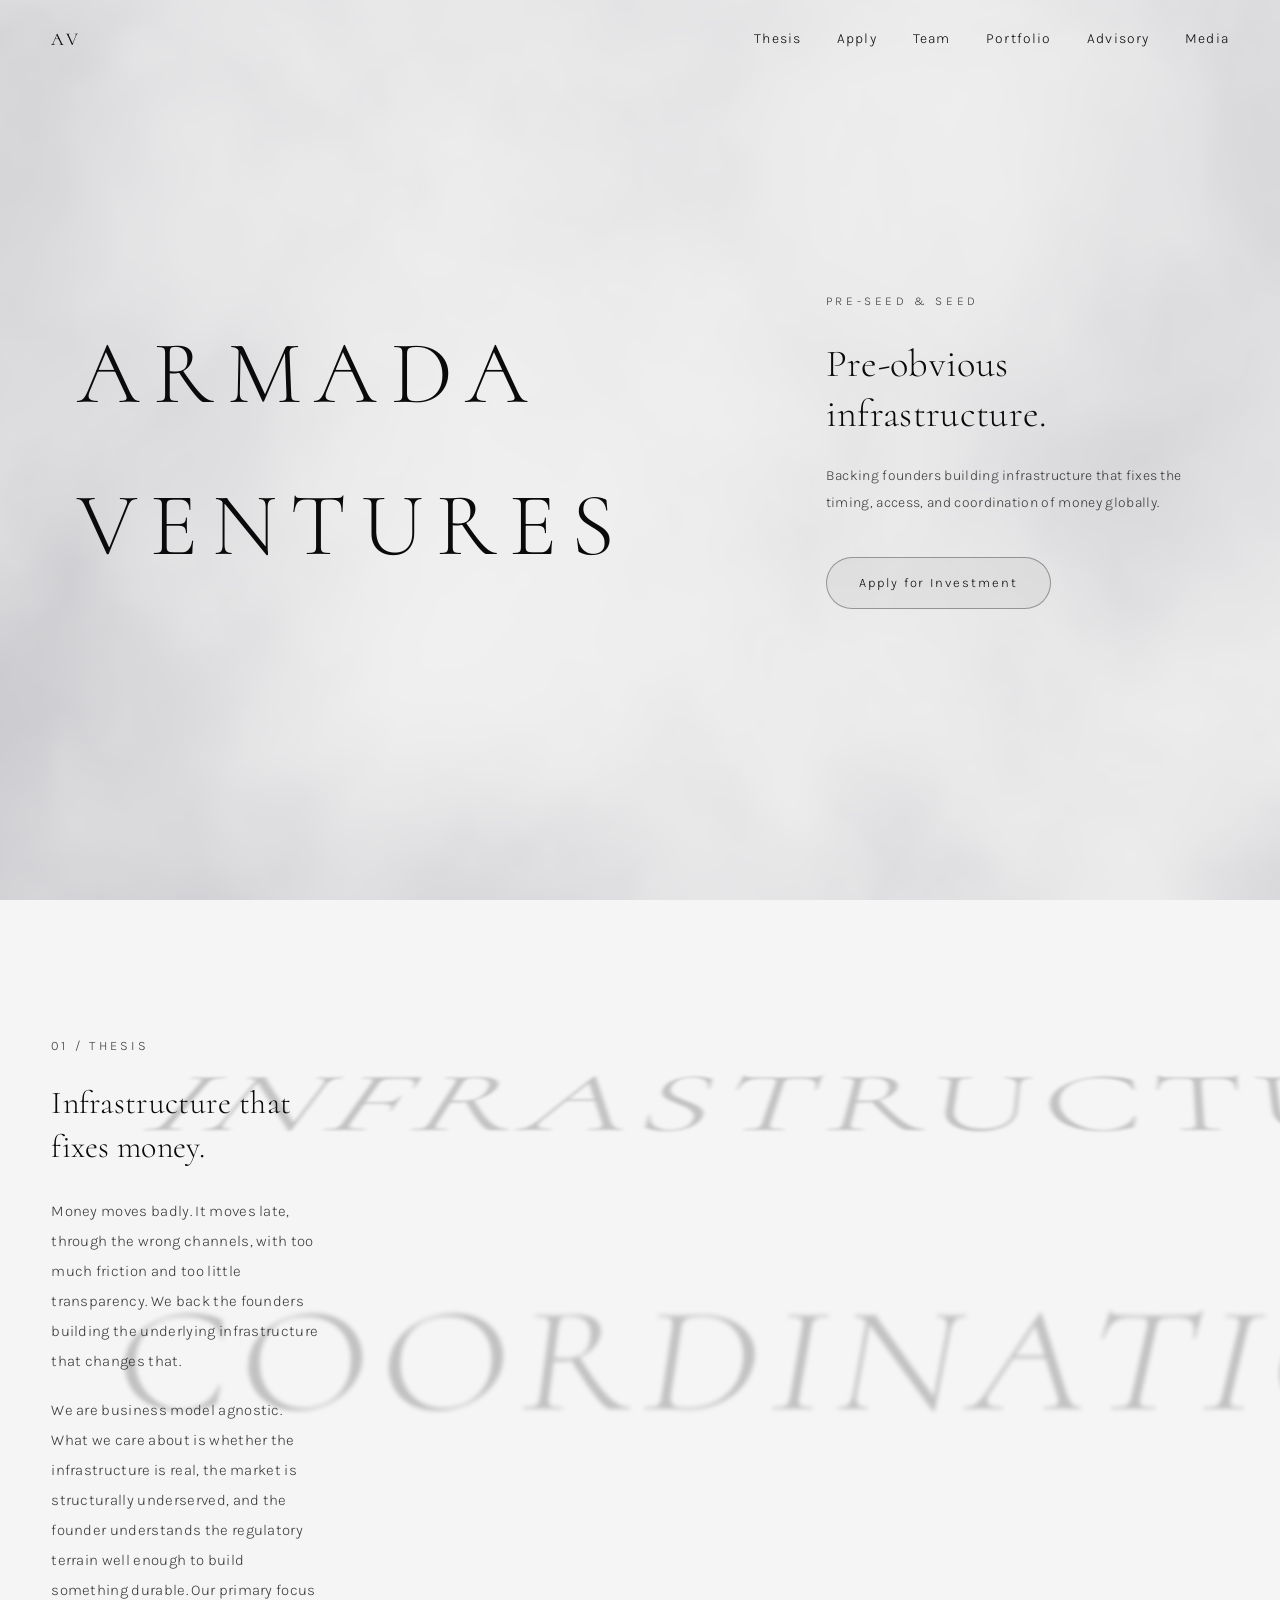
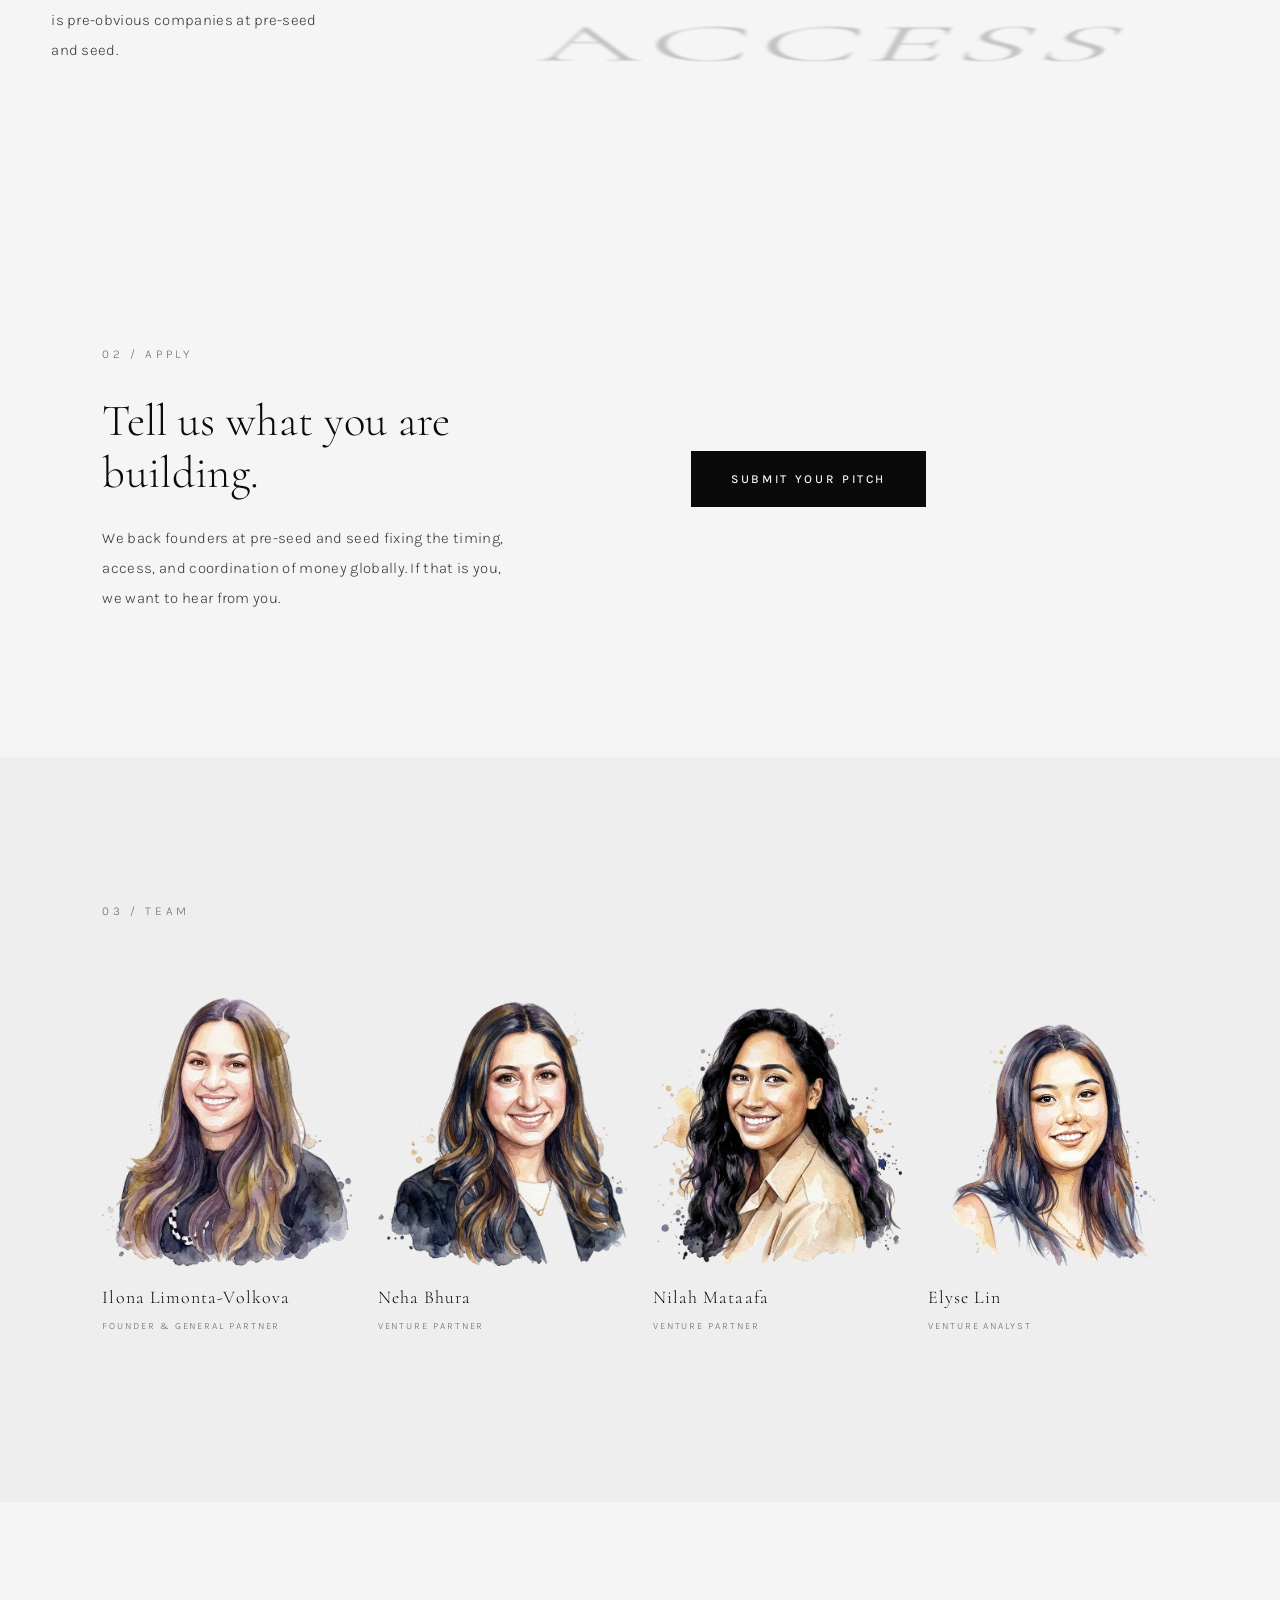
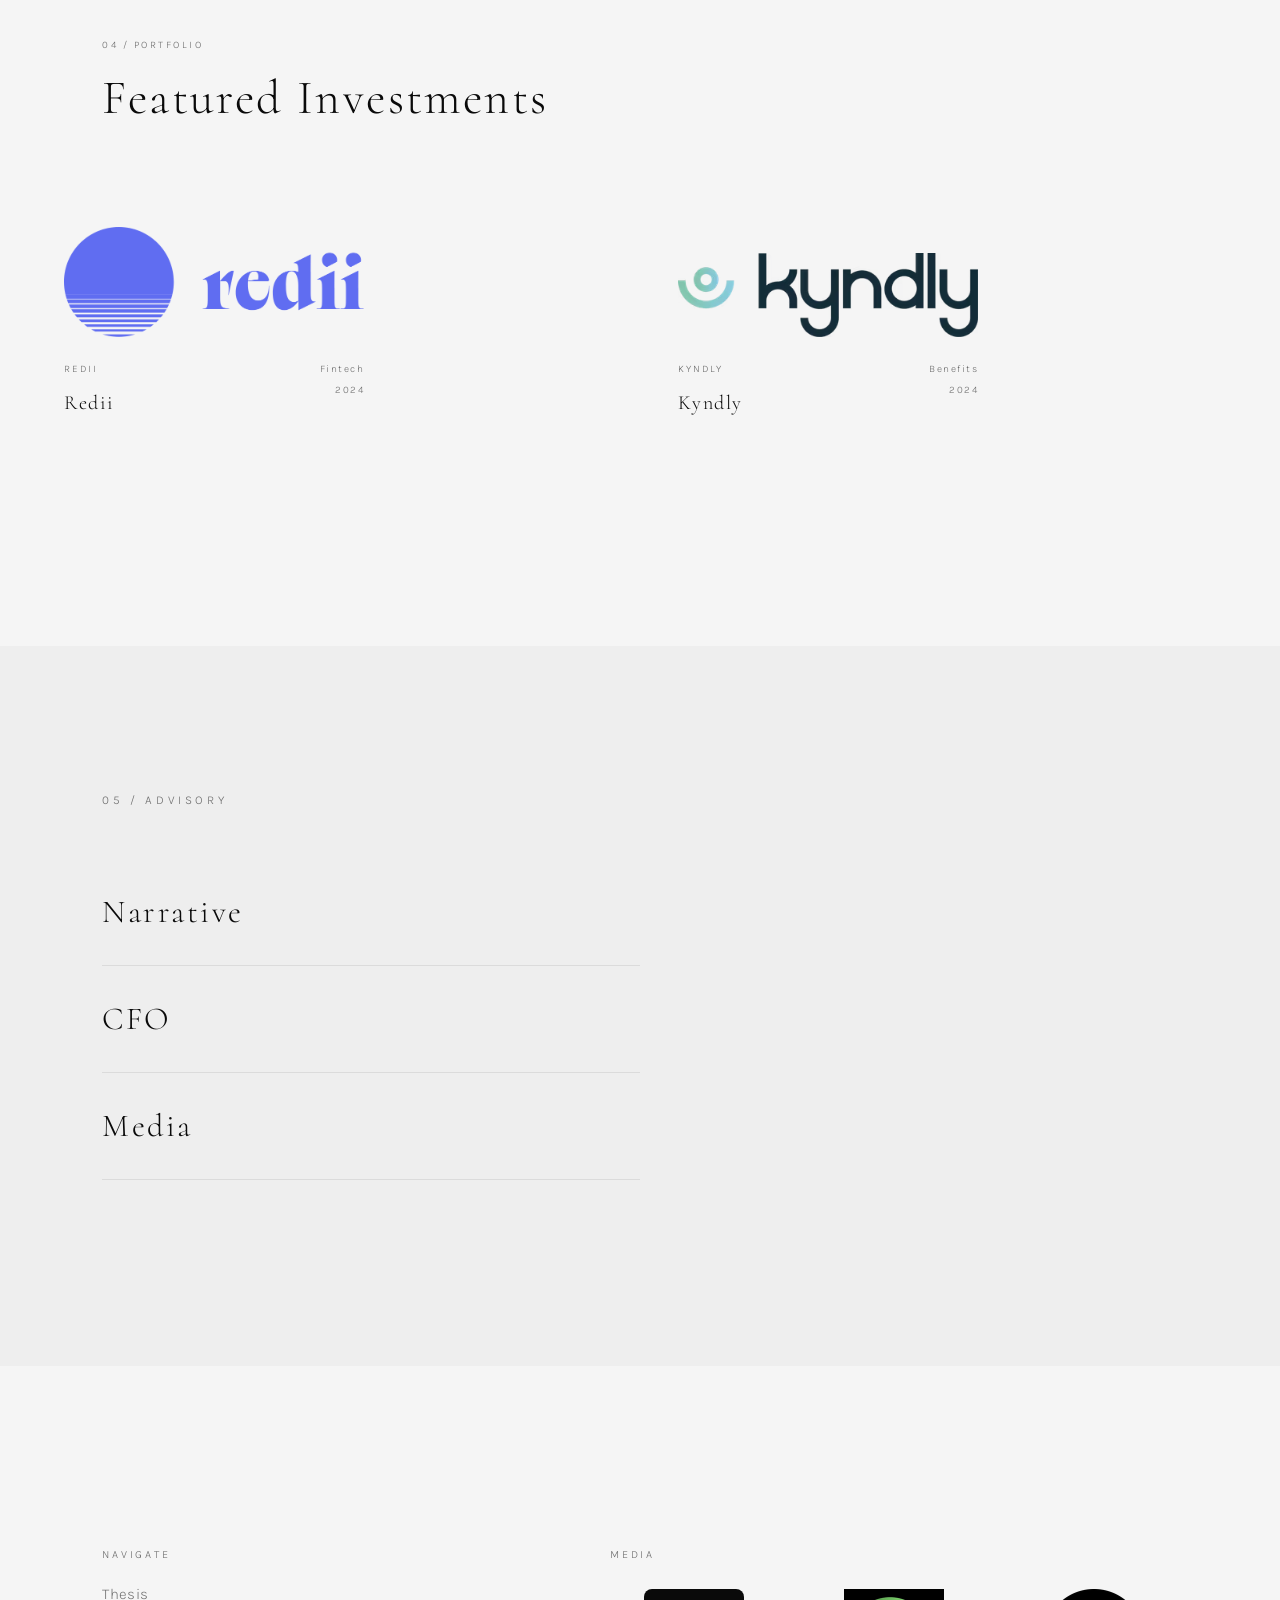
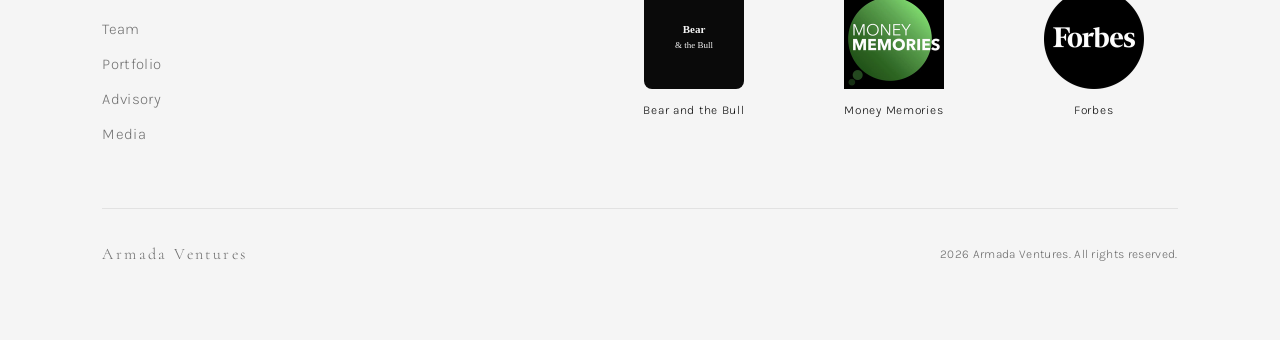
==== commit 258175c4: "Deploy updated Armada Ventures website" ====
--- a/index.html
+++ b/index.html
@@ -9,8 +9,8 @@
     <link rel="preconnect" href="https://fonts.gstatic.com" crossorigin />
     <link href="https://fonts.googleapis.com/css2?family=Cormorant:ital,wght@0,300;0,400;0,500;1,300;1,400&family=Karla:wght@300;400;500&display=swap" rel="stylesheet" />
     <link rel="icon" type="image/svg+xml" href="./favicon.svg" />
-    <script type="module" crossorigin src="./assets/index-PU48BWjs.js"></script>
-    <link rel="stylesheet" crossorigin href="./assets/index-B1oTRD7R.css">
+    <script type="module" crossorigin src="./assets/index-nyeHIk2_.js"></script>
+    <link rel="stylesheet" crossorigin href="./assets/index-CIV4uqfF.css">
   </head>
   <body>
     <div id="root"></div>
--- a/assets/index-CIV4uqfF.css
+++ b/assets/index-CIV4uqfF.css
@@ -0,0 +1 @@
+*,:before,:after{--tw-border-spacing-x: 0;--tw-border-spacing-y: 0;--tw-translate-x: 0;--tw-translate-y: 0;--tw-rotate: 0;--tw-skew-x: 0;--tw-skew-y: 0;--tw-scale-x: 1;--tw-scale-y: 1;--tw-pan-x: ;--tw-pan-y: ;--tw-pinch-zoom: ;--tw-scroll-snap-strictness: proximity;--tw-gradient-from-position: ;--tw-gradient-via-position: ;--tw-gradient-to-position: ;--tw-ordinal: ;--tw-slashed-zero: ;--tw-numeric-figure: ;--tw-numeric-spacing: ;--tw-numeric-fraction: ;--tw-ring-inset: ;--tw-ring-offset-width: 0px;--tw-ring-offset-color: #fff;--tw-ring-color: rgb(59 130 246 / .5);--tw-ring-offset-shadow: 0 0 #0000;--tw-ring-shadow: 0 0 #0000;--tw-shadow: 0 0 #0000;--tw-shadow-colored: 0 0 #0000;--tw-blur: ;--tw-brightness: ;--tw-contrast: ;--tw-grayscale: ;--tw-hue-rotate: ;--tw-invert: ;--tw-saturate: ;--tw-sepia: ;--tw-drop-shadow: ;--tw-backdrop-blur: ;--tw-backdrop-brightness: ;--tw-backdrop-contrast: ;--tw-backdrop-grayscale: ;--tw-backdrop-hue-rotate: ;--tw-backdrop-invert: ;--tw-backdrop-opacity: ;--tw-backdrop-saturate: ;--tw-backdrop-sepia: ;--tw-contain-size: ;--tw-contain-layout: ;--tw-contain-paint: ;--tw-contain-style: }::backdrop{--tw-border-spacing-x: 0;--tw-border-spacing-y: 0;--tw-translate-x: 0;--tw-translate-y: 0;--tw-rotate: 0;--tw-skew-x: 0;--tw-skew-y: 0;--tw-scale-x: 1;--tw-scale-y: 1;--tw-pan-x: ;--tw-pan-y: ;--tw-pinch-zoom: ;--tw-scroll-snap-strictness: proximity;--tw-gradient-from-position: ;--tw-gradient-via-position: ;--tw-gradient-to-position: ;--tw-ordinal: ;--tw-slashed-zero: ;--tw-numeric-figure: ;--tw-numeric-spacing: ;--tw-numeric-fraction: ;--tw-ring-inset: ;--tw-ring-offset-width: 0px;--tw-ring-offset-color: #fff;--tw-ring-color: rgb(59 130 246 / .5);--tw-ring-offset-shadow: 0 0 #0000;--tw-ring-shadow: 0 0 #0000;--tw-shadow: 0 0 #0000;--tw-shadow-colored: 0 0 #0000;--tw-blur: ;--tw-brightness: ;--tw-contrast: ;--tw-grayscale: ;--tw-hue-rotate: ;--tw-invert: ;--tw-saturate: ;--tw-sepia: ;--tw-drop-shadow: ;--tw-backdrop-blur: ;--tw-backdrop-brightness: ;--tw-backdrop-contrast: ;--tw-backdrop-grayscale: ;--tw-backdrop-hue-rotate: ;--tw-backdrop-invert: ;--tw-backdrop-opacity: ;--tw-backdrop-saturate: ;--tw-backdrop-sepia: ;--tw-contain-size: ;--tw-contain-layout: ;--tw-contain-paint: ;--tw-contain-style: }*,:before,:after{box-sizing:border-box;border-width:0;border-style:solid;border-color:#e5e7eb}:before,:after{--tw-content: ""}html,:host{line-height:1.5;-webkit-text-size-adjust:100%;-moz-tab-size:4;-o-tab-size:4;tab-size:4;font-family:ui-sans-serif,system-ui,sans-serif,"Apple Color Emoji","Segoe UI Emoji",Segoe UI Symbol,"Noto Color Emoji";font-feature-settings:normal;font-variation-settings:normal;-webkit-tap-highlight-color:transparent}body{margin:0;line-height:inherit}hr{height:0;color:inherit;border-top-width:1px}abbr:where([title]){-webkit-text-decoration:underline dotted;text-decoration:underline dotted}h1,h2,h3,h4,h5,h6{font-size:inherit;font-weight:inherit}a{color:inherit;text-decoration:inherit}b,strong{font-weight:bolder}code,kbd,samp,pre{font-family:ui-monospace,SFMono-Regular,Menlo,Monaco,Consolas,Liberation Mono,Courier New,monospace;font-feature-settings:normal;font-variation-settings:normal;font-size:1em}small{font-size:80%}sub,sup{font-size:75%;line-height:0;position:relative;vertical-align:baseline}sub{bottom:-.25em}sup{top:-.5em}table{text-indent:0;border-color:inherit;border-collapse:collapse}button,input,optgroup,select,textarea{font-family:inherit;font-feature-settings:inherit;font-variation-settings:inherit;font-size:100%;font-weight:inherit;line-height:inherit;letter-spacing:inherit;color:inherit;margin:0;padding:0}button,select{text-transform:none}button,input:where([type=button]),input:where([type=reset]),input:where([type=submit]){-webkit-appearance:button;background-color:transparent;background-image:none}:-moz-focusring{outline:auto}:-moz-ui-invalid{box-shadow:none}progress{vertical-align:baseline}::-webkit-inner-spin-button,::-webkit-outer-spin-button{height:auto}[type=search]{-webkit-appearance:textfield;outline-offset:-2px}::-webkit-search-decoration{-webkit-appearance:none}::-webkit-file-upload-button{-webkit-appearance:button;font:inherit}summary{display:list-item}blockquote,dl,dd,h1,h2,h3,h4,h5,h6,hr,figure,p,pre{margin:0}fieldset{margin:0;padding:0}legend{padding:0}ol,ul,menu{list-style:none;margin:0;padding:0}dialog{padding:0}textarea{resize:vertical}input::-moz-placeholder,textarea::-moz-placeholder{opacity:1;color:#9ca3af}input::placeholder,textarea::placeholder{opacity:1;color:#9ca3af}button,[role=button]{cursor:pointer}:disabled{cursor:default}img,svg,video,canvas,audio,iframe,embed,object{display:block;vertical-align:middle}img,video{max-width:100%;height:auto}[hidden]:where(:not([hidden=until-found])){display:none}:root{--background: 0 0% 96%;--foreground: 0 0% 4%;--card: 0 0% 93%;--card-foreground: 0 0% 4%;--popover: 0 0% 96%;--popover-foreground: 0 0% 4%;--primary: 0 0% 4%;--primary-foreground: 0 0% 96%;--secondary: 0 0% 93%;--secondary-foreground: 0 0% 4%;--muted: 0 0% 93%;--muted-foreground: 0 0% 23%;--accent: 0 0% 93%;--accent-foreground: 0 0% 4%;--destructive: 0 84.2% 60.2%;--destructive-foreground: 0 0% 98%;--border: 0 0% 82%;--input: 0 0% 82%;--ring: 0 0% 4%;--radius: .625rem}html{scroll-behavior:auto}body{font-family:Karla,Helvetica Neue,Arial,sans-serif;background-color:#f5f5f5;color:#0a0a0a;overflow-x:hidden;-webkit-font-smoothing:antialiased;-moz-osx-font-smoothing:grayscale;font-weight:300;font-size:16px;line-height:1.7;letter-spacing:.02em}h1,h2,h3,h4,h5,h6{font-family:Cormorant,Georgia,serif;word-break:keep-all}.\!container{width:100%!important}.container{width:100%}@media(min-width:640px){.\!container{max-width:640px!important}.container{max-width:640px}}@media(min-width:768px){.\!container{max-width:768px!important}.container{max-width:768px}}@media(min-width:1024px){.\!container{max-width:1024px!important}.container{max-width:1024px}}@media(min-width:1280px){.\!container{max-width:1280px!important}.container{max-width:1280px}}@media(min-width:1536px){.\!container{max-width:1536px!important}.container{max-width:1536px}}.font-serif-display{font-family:Cormorant,Georgia,serif}.font-sans-body{font-family:Karla,Helvetica Neue,Arial,sans-serif}.section-pad{padding-left:8vw;padding-right:8vw}.hero-grid{flex:1 1 auto;position:relative;display:grid;grid-template-columns:1.4fr 1fr;align-items:center;padding:0 6vw;gap:6vw}.hero-copy{display:flex;flex-direction:column;justify-content:center;align-items:flex-start;text-align:left;max-width:440px}.hero-indent{margin-left:60px}.apply-grid{display:grid;grid-template-columns:1fr 1fr;gap:8vw;align-items:center}.team-grid{display:grid;grid-template-columns:repeat(4,minmax(0,1fr));gap:2vw;align-items:start}.gallery-grid{display:grid;grid-template-columns:repeat(2,minmax(0,1fr));gap:6vw;padding:0 5vw;align-items:stretch}.gallery-card{display:flex;flex-direction:column;align-items:flex-start;width:100%}.philosophy-layout{width:100%;min-height:100vh;background:transparent;display:flex}.philosophy-text-panel{flex:0 0 30%;position:relative}.philosophy-text-inner{position:sticky;top:0;height:100vh;display:flex;flex-direction:column;justify-content:center;padding:0 5vw 0 4vw}.philosophy-body{max-width:36rem}.philosophy-ring-panel{flex:0 0 70%;position:relative}.philosophy-ring-inner{position:sticky;top:0;width:100%;height:100vh;display:flex;align-items:center;justify-content:center;padding-top:6vh;perspective:1000px;perspective-origin:50% 55%}.philosophy-ring-word{display:inline-block;font-family:Cormorant,Georgia,serif;font-size:clamp(42px,8vw,100px);font-weight:300;color:#0a0a0a;letter-spacing:.06em;line-height:1.1;will-change:transform;opacity:.22}.hero-description{max-width:28rem}.mediums-layout{display:flex;padding:16vh 8vw;gap:8vw}.mediums-titles{flex:0 0 50%}.mediums-detail{flex:1 1 50%;display:flex;align-items:center;position:relative}.mediums-mobile-detail{display:none}.section-header-mobile{padding-left:8vw;padding-right:8vw}.footer-vision{margin-left:0}.footer-links-grid{display:grid;grid-template-columns:minmax(160px,1fr) minmax(320px,1.4fr);gap:8vw;align-items:start;padding-bottom:60px;border-bottom:1px solid rgba(0,0,0,.08)}.footer-media-grid{display:grid;grid-template-columns:repeat(3,minmax(0,1fr));gap:32px;align-items:start}.footer-bottom{display:flex;align-items:center;justify-content:space-between;padding-top:32px}.detail-grid{display:grid;grid-template-columns:1.2fr 1fr;gap:6vw;padding:6vh 5vw 12vh;align-items:start}.nav-links-desktop{display:flex;gap:36px;align-items:center}.nav-menu-toggle{display:none;background:none;border:none;color:#0a0a0a;font-size:13px;letter-spacing:.12em;text-transform:uppercase;cursor:pointer;padding:0}.nav-links-mobile{display:none}@media(max-width:767px){.hero-section{height:auto;min-height:100svh}.section-pad{padding-left:6vw;padding-right:6vw}.hero-grid{grid-template-columns:1fr;gap:5vh;padding:12vh 6vw 8vh;align-content:center;text-align:center}.hero-wordmark-wrap{justify-content:center!important}.hero-copy{align-items:center;text-align:center;max-width:100%;margin:0 auto}.hero-description{max-width:min(100%,22rem);text-wrap:pretty;-webkit-hyphens:none;hyphens:none}.hero-copy h1{word-break:normal;overflow-wrap:normal}.hero-indent{margin-left:0!important}.apply-grid{grid-template-columns:1fr;gap:32px;text-align:center}.apply-grid>div{display:flex;flex-direction:column;align-items:center}.apply-grid p,.apply-grid h2{max-width:100%!important}.team-grid{grid-template-columns:repeat(2,minmax(0,1fr));gap:6vw;max-width:420px;margin:0 auto}#team>p{text-align:center}.team-grid .team-card{align-items:center;text-align:center}.team-grid .team-card h3{display:block}.gallery-grid{grid-template-columns:1fr;gap:48px;padding:0 6vw}.gallery-card{align-items:center;text-align:center}.gallery-card>div{margin:0 auto}.gallery-meta{flex-direction:column!important;align-items:center!important;gap:8px;text-align:center}.gallery-meta>div:last-child{text-align:center!important}.philosophy-layout{flex-direction:column;min-height:auto;gap:0}.philosophy-text-panel,.philosophy-ring-panel{flex:1 1 auto;width:100%}.philosophy-text-panel{position:relative;z-index:2}.philosophy-text-inner{position:relative!important;height:auto!important;padding:10vh 6vw 6vh!important;align-items:center;text-align:center;background:#f5f5f5}.philosophy-body{max-width:min(100%,22rem);margin-left:auto;margin-right:auto;text-wrap:pretty;text-align:left}.philosophy-ring-panel{overflow:hidden;margin-top:0;padding-top:0;border-top:1px solid rgba(0,0,0,.06);background:#f5f5f5;contain:paint;isolation:isolate}.philosophy-ring-inner{position:relative!important;height:42vh!important;min-height:220px;max-height:320px;padding-top:0!important;overflow:hidden;perspective:600px}.philosophy-ring-word{font-size:clamp(28px,10vw,48px)}.mediums-layout{flex-direction:column;padding:12vh 6vw;gap:32px}.mediums-titles,.mediums-detail{flex:1 1 auto;width:100%}.mediums-mobile-detail{display:block;text-align:center;padding:0 0 32px;border-bottom:1px solid rgba(0,0,0,.08)}.mediums-detail{display:none}.section-header-mobile{text-align:center;padding-left:6vw;padding-right:6vw}.footer-vision{margin-left:auto;margin-right:auto;text-align:center}.detail-grid article{text-align:center;margin:0 auto}.detail-grid article>div:last-of-type{align-items:center}.mediums-titles>p{text-align:center}.footer-links-grid{grid-template-columns:1fr;gap:48px;text-align:center}.footer-links-grid>div{display:flex;flex-direction:column;align-items:center}.footer-media-grid{grid-template-columns:1fr;gap:32px;max-width:200px;margin:0 auto}.footer-bottom{flex-direction:column;gap:12px;text-align:center}footer .section-pad{padding-top:12vh;padding-bottom:6vh}#apply>p:first-child,#apply h2{width:100%}.detail-grid{grid-template-columns:1fr;gap:40px;padding:4vh 6vw 10vh}.detail-grid img{max-width:280px;margin:0 auto}.detail-grid>div:last-child{position:relative!important;top:auto!important}.nav-links-desktop{display:none}.nav-menu-toggle{display:block}.nav-links-mobile{display:flex;flex-direction:column;align-items:center;gap:20px;position:fixed;inset:0;padding:100px 6vw 40px;background:#f5f5f5f7;backdrop-filter:blur(16px);-webkit-backdrop-filter:blur(16px);z-index:99}.nav-links-mobile.is-closed{display:none}}.sr-only{position:absolute;width:1px;height:1px;padding:0;margin:-1px;overflow:hidden;clip:rect(0,0,0,0);white-space:nowrap;border-width:0}.pointer-events-none{pointer-events:none}.visible{visibility:visible}.invisible{visibility:hidden}.fixed{position:fixed}.absolute{position:absolute}.relative{position:relative}.sticky{position:sticky}.inset-0{inset:0}.inset-x-0{left:0;right:0}.inset-y-0{top:0;bottom:0}.-bottom-12{bottom:-3rem}.-left-12{left:-3rem}.-right-12{right:-3rem}.-top-12{top:-3rem}.bottom-0{bottom:0}.left-0{left:0}.left-1\/2{left:50%}.left-2{left:.5rem}.left-\[50\%\]{left:50%}.right-0{right:0}.right-1{right:.25rem}.right-2{right:.5rem}.right-3{right:.75rem}.right-4{right:1rem}.top-0{top:0}.top-1\.5{top:.375rem}.top-1\/2{top:50%}.top-3\.5{top:.875rem}.top-4{top:1rem}.top-\[1px\]{top:1px}.top-\[50\%\]{top:50%}.top-\[60\%\]{top:60%}.top-full{top:100%}.isolate{isolation:isolate}.z-10{z-index:10}.z-20{z-index:20}.z-50{z-index:50}.z-\[1\]{z-index:1}.order-first{order:-9999}.order-last{order:9999}.col-start-2{grid-column-start:2}.row-span-2{grid-row:span 2 / span 2}.row-start-1{grid-row-start:1}.\!m-0{margin:0!important}.-mx-1{margin-left:-.25rem;margin-right:-.25rem}.-my-2{margin-top:-.5rem;margin-bottom:-.5rem}.mx-2{margin-left:.5rem;margin-right:.5rem}.mx-3\.5{margin-left:.875rem;margin-right:.875rem}.mx-auto{margin-left:auto;margin-right:auto}.my-0{margin-top:0;margin-bottom:0}.my-0\.5{margin-top:.125rem;margin-bottom:.125rem}.my-1{margin-top:.25rem;margin-bottom:.25rem}.-ml-4{margin-left:-1rem}.-mt-4{margin-top:-1rem}.mb-2{margin-bottom:.5rem}.mb-3{margin-bottom:.75rem}.ml-1{margin-left:.25rem}.ml-4{margin-left:1rem}.ml-auto{margin-left:auto}.mt-1\.5{margin-top:.375rem}.mt-2{margin-top:.5rem}.mt-4{margin-top:1rem}.mt-auto{margin-top:auto}.line-clamp-1{overflow:hidden;display:-webkit-box;-webkit-box-orient:vertical;-webkit-line-clamp:1}.line-clamp-2{overflow:hidden;display:-webkit-box;-webkit-box-orient:vertical;-webkit-line-clamp:2}.block{display:block}.inline-block{display:inline-block}.flex{display:flex}.inline-flex{display:inline-flex}.table{display:table}.table-caption{display:table-caption}.table-cell{display:table-cell}.table-row{display:table-row}.grid{display:grid}.hidden{display:none}.aspect-square{aspect-ratio:1 / 1}.aspect-video{aspect-ratio:16 / 9}.size-10{width:2.5rem;height:2.5rem}.size-2{width:.5rem;height:.5rem}.size-2\.5{width:.625rem;height:.625rem}.size-3{width:.75rem;height:.75rem}.size-3\.5{width:.875rem;height:.875rem}.size-4{width:1rem;height:1rem}.size-6{width:1.5rem;height:1.5rem}.size-7{width:1.75rem;height:1.75rem}.size-8{width:2rem;height:2rem}.size-9{width:2.25rem;height:2.25rem}.size-auto{width:auto;height:auto}.size-full{width:100%;height:100%}.h-1\.5{height:.375rem}.h-10{height:2.5rem}.h-12{height:3rem}.h-2{height:.5rem}.h-2\.5{height:.625rem}.h-4{height:1rem}.h-5{height:1.25rem}.h-6{height:1.5rem}.h-7{height:1.75rem}.h-8{height:2rem}.h-9{height:2.25rem}.h-\[1\.15rem\]{height:1.15rem}.h-\[calc\(100\%-1px\)\]{height:calc(100% - 1px)}.h-\[var\(--radix-navigation-menu-viewport-height\)\]{height:var(--radix-navigation-menu-viewport-height)}.h-\[var\(--radix-select-trigger-height\)\]{height:var(--radix-select-trigger-height)}.h-auto{height:auto}.h-full{height:100%}.h-px{height:1px}.h-svh{height:100svh}.max-h-\[300px\]{max-height:300px}.min-h-0{min-height:0px}.min-h-16{min-height:4rem}.min-h-4{min-height:1rem}.min-h-svh{min-height:100svh}.w-0{width:0px}.w-1{width:.25rem}.w-2{width:.5rem}.w-2\.5{width:.625rem}.w-3{width:.75rem}.w-3\/4{width:75%}.w-4{width:1rem}.w-5{width:1.25rem}.w-64{width:16rem}.w-72{width:18rem}.w-8{width:2rem}.w-9{width:2.25rem}.w-\[100px\]{width:100px}.w-auto{width:auto}.w-fit{width:-moz-fit-content;width:fit-content}.w-full{width:100%}.w-max{width:-moz-max-content;width:max-content}.w-px{width:1px}.min-w-0{min-width:0px}.min-w-10{min-width:2.5rem}.min-w-5{min-width:1.25rem}.min-w-8{min-width:2rem}.min-w-9{min-width:2.25rem}.min-w-\[12rem\]{min-width:12rem}.min-w-\[8rem\]{min-width:8rem}.min-w-\[var\(--radix-select-trigger-width\)\]{min-width:var(--radix-select-trigger-width)}.max-w-\[calc\(100\%-2rem\)\]{max-width:calc(100% - 2rem)}.max-w-max{max-width:-moz-max-content;max-width:max-content}.max-w-sm{max-width:24rem}.flex-1{flex:1 1 0%}.shrink-0{flex-shrink:0}.grow{flex-grow:1}.grow-0{flex-grow:0}.basis-full{flex-basis:100%}.caption-bottom{caption-side:bottom}.border-collapse{border-collapse:collapse}.-translate-x-1\/2{--tw-translate-x: -50%;transform:translate(var(--tw-translate-x),var(--tw-translate-y)) rotate(var(--tw-rotate)) skew(var(--tw-skew-x)) skewY(var(--tw-skew-y)) scaleX(var(--tw-scale-x)) scaleY(var(--tw-scale-y))}.-translate-x-px{--tw-translate-x: -1px;transform:translate(var(--tw-translate-x),var(--tw-translate-y)) rotate(var(--tw-rotate)) skew(var(--tw-skew-x)) skewY(var(--tw-skew-y)) scaleX(var(--tw-scale-x)) scaleY(var(--tw-scale-y))}.-translate-y-1\/2{--tw-translate-y: -50%;transform:translate(var(--tw-translate-x),var(--tw-translate-y)) rotate(var(--tw-rotate)) skew(var(--tw-skew-x)) skewY(var(--tw-skew-y)) scaleX(var(--tw-scale-x)) scaleY(var(--tw-scale-y))}.translate-x-\[-50\%\]{--tw-translate-x: -50%;transform:translate(var(--tw-translate-x),var(--tw-translate-y)) rotate(var(--tw-rotate)) skew(var(--tw-skew-x)) skewY(var(--tw-skew-y)) scaleX(var(--tw-scale-x)) scaleY(var(--tw-scale-y))}.translate-x-px{--tw-translate-x: 1px;transform:translate(var(--tw-translate-x),var(--tw-translate-y)) rotate(var(--tw-rotate)) skew(var(--tw-skew-x)) skewY(var(--tw-skew-y)) scaleX(var(--tw-scale-x)) scaleY(var(--tw-scale-y))}.translate-y-0\.5{--tw-translate-y: .125rem;transform:translate(var(--tw-translate-x),var(--tw-translate-y)) rotate(var(--tw-rotate)) skew(var(--tw-skew-x)) skewY(var(--tw-skew-y)) scaleX(var(--tw-scale-x)) scaleY(var(--tw-scale-y))}.translate-y-\[-50\%\]{--tw-translate-y: -50%;transform:translate(var(--tw-translate-x),var(--tw-translate-y)) rotate(var(--tw-rotate)) skew(var(--tw-skew-x)) skewY(var(--tw-skew-y)) scaleX(var(--tw-scale-x)) scaleY(var(--tw-scale-y))}.translate-y-\[calc\(-50\%_-_2px\)\]{--tw-translate-y: calc(-50% - 2px) ;transform:translate(var(--tw-translate-x),var(--tw-translate-y)) rotate(var(--tw-rotate)) skew(var(--tw-skew-x)) skewY(var(--tw-skew-y)) scaleX(var(--tw-scale-x)) scaleY(var(--tw-scale-y))}.rotate-45{--tw-rotate: 45deg;transform:translate(var(--tw-translate-x),var(--tw-translate-y)) rotate(var(--tw-rotate)) skew(var(--tw-skew-x)) skewY(var(--tw-skew-y)) scaleX(var(--tw-scale-x)) scaleY(var(--tw-scale-y))}.rotate-90{--tw-rotate: 90deg;transform:translate(var(--tw-translate-x),var(--tw-translate-y)) rotate(var(--tw-rotate)) skew(var(--tw-skew-x)) skewY(var(--tw-skew-y)) scaleX(var(--tw-scale-x)) scaleY(var(--tw-scale-y))}.transform{transform:translate(var(--tw-translate-x),var(--tw-translate-y)) rotate(var(--tw-rotate)) skew(var(--tw-skew-x)) skewY(var(--tw-skew-y)) scaleX(var(--tw-scale-x)) scaleY(var(--tw-scale-y))}@keyframes caret-blink{0%,70%,to{opacity:1}20%,50%{opacity:0}}.animate-caret-blink{animation:caret-blink 1.25s ease-out infinite}@keyframes pulse{50%{opacity:.5}}.animate-pulse{animation:pulse 2s cubic-bezier(.4,0,.6,1) infinite}@keyframes spin{to{transform:rotate(360deg)}}.animate-spin{animation:spin 1s linear infinite}.cursor-default{cursor:default}.cursor-text{cursor:text}.touch-none{touch-action:none}.select-none{-webkit-user-select:none;-moz-user-select:none;user-select:none}.resize-none{resize:none}.resize{resize:both}.scroll-my-1{scroll-margin-top:.25rem;scroll-margin-bottom:.25rem}.scroll-py-1{scroll-padding-top:.25rem;scroll-padding-bottom:.25rem}.list-disc{list-style-type:disc}.list-none{list-style-type:none}.auto-rows-min{grid-auto-rows:min-content}.grid-cols-\[0_1fr\]{grid-template-columns:0 1fr}.grid-rows-\[auto_auto\]{grid-template-rows:auto auto}.flex-row{flex-direction:row}.flex-col{flex-direction:column}.flex-col-reverse{flex-direction:column-reverse}.flex-wrap{flex-wrap:wrap}.place-content-center{place-content:center}.items-start{align-items:flex-start}.items-end{align-items:flex-end}.items-center{align-items:center}.items-stretch{align-items:stretch}.justify-start{justify-content:flex-start}.justify-center{justify-content:center}.justify-between{justify-content:space-between}.justify-items-start{justify-items:start}.gap-0\.5{gap:.125rem}.gap-1{gap:.25rem}.gap-1\.5{gap:.375rem}.gap-2{gap:.5rem}.gap-2\.5{gap:.625rem}.gap-3{gap:.75rem}.gap-4{gap:1rem}.gap-6{gap:1.5rem}.gap-7{gap:1.75rem}.gap-\[--spacing\(var\(--gap\)\)\]{gap:var(--spacing(var(--gap)))}.gap-y-0\.5{row-gap:.125rem}.self-start{align-self:flex-start}.self-stretch{align-self:stretch}.justify-self-end{justify-self:end}.overflow-auto{overflow:auto}.overflow-hidden{overflow:hidden}.overflow-x-auto{overflow-x:auto}.overflow-y-auto{overflow-y:auto}.overflow-x-hidden{overflow-x:hidden}.whitespace-nowrap{white-space:nowrap}.text-balance{text-wrap:balance}.break-words{overflow-wrap:break-word}.rounded-\[2px\]{border-radius:2px}.rounded-\[4px\]{border-radius:4px}.rounded-\[calc\(var\(--radius\)-5px\)\]{border-radius:calc(var(--radius) - 5px)}.rounded-\[inherit\]{border-radius:inherit}.rounded-full{border-radius:9999px}.rounded-lg{border-radius:var(--radius)}.rounded-md{border-radius:calc(var(--radius) - 2px)}.rounded-none{border-radius:0}.rounded-sm{border-radius:calc(var(--radius) - 4px)}.rounded-xl{border-radius:calc(var(--radius) + 4px)}.rounded-xs{border-radius:calc(var(--radius) - 6px)}.rounded-l-md{border-top-left-radius:calc(var(--radius) - 2px);border-bottom-left-radius:calc(var(--radius) - 2px)}.rounded-r-md{border-top-right-radius:calc(var(--radius) - 2px);border-bottom-right-radius:calc(var(--radius) - 2px)}.rounded-tl-sm{border-top-left-radius:calc(var(--radius) - 4px)}.border{border-width:1px}.border-0{border-width:0px}.border-\[1\.5px\]{border-width:1.5px}.border-y{border-top-width:1px;border-bottom-width:1px}.border-b{border-bottom-width:1px}.border-l{border-left-width:1px}.border-r{border-right-width:1px}.border-t{border-top-width:1px}.border-dashed{border-style:dashed}.border-border{border-color:hsl(var(--border))}.border-border\/50{border-color:hsl(var(--border) / .5)}.border-input{border-color:hsl(var(--input))}.border-primary{border-color:hsl(var(--primary))}.border-sidebar-border{border-color:hsl(var(--sidebar-border))}.border-transparent{border-color:transparent}.border-l-transparent{border-left-color:transparent}.border-t-transparent{border-top-color:transparent}.bg-accent{background-color:hsl(var(--accent))}.bg-background{background-color:hsl(var(--background))}.bg-black\/50{background-color:#00000080}.bg-border{background-color:hsl(var(--border))}.bg-card{background-color:hsl(var(--card))}.bg-destructive{--tw-bg-opacity: 1;background-color:hsl(var(--destructive) / var(--tw-bg-opacity, 1))}.bg-foreground{background-color:hsl(var(--foreground))}.bg-input{background-color:hsl(var(--input))}.bg-muted{background-color:hsl(var(--muted))}.bg-muted\/50{background-color:hsl(var(--muted) / .5)}.bg-popover{background-color:hsl(var(--popover))}.bg-primary{background-color:hsl(var(--primary))}.bg-primary\/20{background-color:hsl(var(--primary) / .2)}.bg-secondary{background-color:hsl(var(--secondary))}.bg-sidebar{background-color:hsl(var(--sidebar-background))}.bg-sidebar-border{background-color:hsl(var(--sidebar-border))}.bg-transparent{background-color:transparent}.bg-white{--tw-bg-opacity: 1;background-color:rgb(255 255 255 / var(--tw-bg-opacity, 1))}.fill-current{fill:currentColor}.fill-foreground{fill:hsl(var(--foreground))}.fill-primary{fill:hsl(var(--primary))}.p-0{padding:0}.p-1{padding:.25rem}.p-2{padding:.5rem}.p-3{padding:.75rem}.p-4{padding:1rem}.p-6{padding:1.5rem}.p-\[3px\]{padding:3px}.p-px{padding:1px}.px-1{padding-left:.25rem;padding-right:.25rem}.px-1\.5{padding-left:.375rem;padding-right:.375rem}.px-2{padding-left:.5rem;padding-right:.5rem}.px-2\.5{padding-left:.625rem;padding-right:.625rem}.px-3{padding-left:.75rem;padding-right:.75rem}.px-4{padding-left:1rem;padding-right:1rem}.px-6{padding-left:1.5rem;padding-right:1.5rem}.py-0\.5{padding-top:.125rem;padding-bottom:.125rem}.py-1{padding-top:.25rem;padding-bottom:.25rem}.py-1\.5{padding-top:.375rem;padding-bottom:.375rem}.py-2{padding-top:.5rem;padding-bottom:.5rem}.py-3{padding-top:.75rem;padding-bottom:.75rem}.py-4{padding-top:1rem;padding-bottom:1rem}.py-6{padding-top:1.5rem;padding-bottom:1.5rem}.pb-3{padding-bottom:.75rem}.pb-4{padding-bottom:1rem}.pl-2{padding-left:.5rem}.pl-3{padding-left:.75rem}.pl-4{padding-left:1rem}.pl-8{padding-left:2rem}.pr-1{padding-right:.25rem}.pr-2{padding-right:.5rem}.pr-2\.5{padding-right:.625rem}.pr-3{padding-right:.75rem}.pr-8{padding-right:2rem}.pt-0{padding-top:0}.pt-3{padding-top:.75rem}.pt-4{padding-top:1rem}.text-left{text-align:left}.text-center{text-align:center}.align-middle{vertical-align:middle}.font-mono{font-family:ui-monospace,SFMono-Regular,Menlo,Monaco,Consolas,Liberation Mono,Courier New,monospace}.font-sans{font-family:ui-sans-serif,system-ui,sans-serif,"Apple Color Emoji","Segoe UI Emoji",Segoe UI Symbol,"Noto Color Emoji"}.text-\[0\.8rem\]{font-size:.8rem}.text-base{font-size:1rem;line-height:1.5rem}.text-lg{font-size:1.125rem;line-height:1.75rem}.text-sm{font-size:.875rem;line-height:1.25rem}.text-sm\/relaxed{font-size:.875rem;line-height:1.625}.text-xs{font-size:.75rem;line-height:1rem}.font-medium{font-weight:500}.font-normal{font-weight:400}.font-semibold{font-weight:600}.uppercase{text-transform:uppercase}.italic{font-style:italic}.tabular-nums{--tw-numeric-spacing: tabular-nums;font-variant-numeric:var(--tw-ordinal) var(--tw-slashed-zero) var(--tw-numeric-figure) var(--tw-numeric-spacing) var(--tw-numeric-fraction)}.leading-none{line-height:1}.leading-normal{line-height:1.5}.leading-snug{line-height:1.375}.tracking-tight{letter-spacing:-.025em}.tracking-widest{letter-spacing:.1em}.text-accent-foreground{color:hsl(var(--accent-foreground))}.text-background{color:hsl(var(--background))}.text-card-foreground{color:hsl(var(--card-foreground))}.text-current{color:currentColor}.text-destructive{--tw-text-opacity: 1;color:hsl(var(--destructive) / var(--tw-text-opacity, 1))}.text-foreground{color:hsl(var(--foreground))}.text-muted-foreground{color:hsl(var(--muted-foreground))}.text-popover-foreground{color:hsl(var(--popover-foreground))}.text-primary{color:hsl(var(--primary))}.text-primary-foreground{color:hsl(var(--primary-foreground))}.text-secondary-foreground{color:hsl(var(--secondary-foreground))}.text-sidebar-foreground{color:hsl(var(--sidebar-foreground))}.text-sidebar-foreground\/70{color:hsl(var(--sidebar-foreground) / .7)}.text-white{--tw-text-opacity: 1;color:rgb(255 255 255 / var(--tw-text-opacity, 1))}.underline-offset-4{text-underline-offset:4px}.opacity-0{opacity:0}.opacity-50{opacity:.5}.opacity-70{opacity:.7}.shadow{--tw-shadow: 0 1px 3px 0 rgb(0 0 0 / .1), 0 1px 2px -1px rgb(0 0 0 / .1);--tw-shadow-colored: 0 1px 3px 0 var(--tw-shadow-color), 0 1px 2px -1px var(--tw-shadow-color);box-shadow:var(--tw-ring-offset-shadow, 0 0 #0000),var(--tw-ring-shadow, 0 0 #0000),var(--tw-shadow)}.shadow-\[0_0_0_1px_hsl\(var\(--sidebar-border\)\)\]{--tw-shadow: 0 0 0 1px hsl(var(--sidebar-border));--tw-shadow-colored: 0 0 0 1px var(--tw-shadow-color);box-shadow:var(--tw-ring-offset-shadow, 0 0 #0000),var(--tw-ring-shadow, 0 0 #0000),var(--tw-shadow)}.shadow-lg{--tw-shadow: 0 10px 15px -3px rgb(0 0 0 / .1), 0 4px 6px -4px rgb(0 0 0 / .1);--tw-shadow-colored: 0 10px 15px -3px var(--tw-shadow-color), 0 4px 6px -4px var(--tw-shadow-color);box-shadow:var(--tw-ring-offset-shadow, 0 0 #0000),var(--tw-ring-shadow, 0 0 #0000),var(--tw-shadow)}.shadow-md{--tw-shadow: 0 4px 6px -1px rgb(0 0 0 / .1), 0 2px 4px -2px rgb(0 0 0 / .1);--tw-shadow-colored: 0 4px 6px -1px var(--tw-shadow-color), 0 2px 4px -2px var(--tw-shadow-color);box-shadow:var(--tw-ring-offset-shadow, 0 0 #0000),var(--tw-ring-shadow, 0 0 #0000),var(--tw-shadow)}.shadow-none{--tw-shadow: 0 0 #0000;--tw-shadow-colored: 0 0 #0000;box-shadow:var(--tw-ring-offset-shadow, 0 0 #0000),var(--tw-ring-shadow, 0 0 #0000),var(--tw-shadow)}.shadow-sm{--tw-shadow: 0 1px 2px 0 rgb(0 0 0 / .05);--tw-shadow-colored: 0 1px 2px 0 var(--tw-shadow-color);box-shadow:var(--tw-ring-offset-shadow, 0 0 #0000),var(--tw-ring-shadow, 0 0 #0000),var(--tw-shadow)}.shadow-xl{--tw-shadow: 0 20px 25px -5px rgb(0 0 0 / .1), 0 8px 10px -6px rgb(0 0 0 / .1);--tw-shadow-colored: 0 20px 25px -5px var(--tw-shadow-color), 0 8px 10px -6px var(--tw-shadow-color);box-shadow:var(--tw-ring-offset-shadow, 0 0 #0000),var(--tw-ring-shadow, 0 0 #0000),var(--tw-shadow)}.shadow-xs{--tw-shadow: 0 1px 2px 0 rgb(0 0 0 / .05);--tw-shadow-colored: 0 1px 2px 0 var(--tw-shadow-color);box-shadow:var(--tw-ring-offset-shadow, 0 0 #0000),var(--tw-ring-shadow, 0 0 #0000),var(--tw-shadow)}.outline-none{outline:2px solid transparent;outline-offset:2px}.outline{outline-style:solid}.\!ring{--tw-ring-offset-shadow: var(--tw-ring-inset) 0 0 0 var(--tw-ring-offset-width) var(--tw-ring-offset-color) !important;--tw-ring-shadow: var(--tw-ring-inset) 0 0 0 calc(3px + var(--tw-ring-offset-width)) var(--tw-ring-color) !important;box-shadow:var(--tw-ring-offset-shadow),var(--tw-ring-shadow),var(--tw-shadow, 0 0 #0000)!important}.ring{--tw-ring-offset-shadow: var(--tw-ring-inset) 0 0 0 var(--tw-ring-offset-width) var(--tw-ring-offset-color);--tw-ring-shadow: var(--tw-ring-inset) 0 0 0 calc(3px + var(--tw-ring-offset-width)) var(--tw-ring-color);box-shadow:var(--tw-ring-offset-shadow),var(--tw-ring-shadow),var(--tw-shadow, 0 0 #0000)}.ring-0{--tw-ring-offset-shadow: var(--tw-ring-inset) 0 0 0 var(--tw-ring-offset-width) var(--tw-ring-offset-color);--tw-ring-shadow: var(--tw-ring-inset) 0 0 0 calc(0px + var(--tw-ring-offset-width)) var(--tw-ring-color);box-shadow:var(--tw-ring-offset-shadow),var(--tw-ring-shadow),var(--tw-shadow, 0 0 #0000)}.ring-ring\/50{--tw-ring-color: hsl(var(--ring) / .5)}.ring-sidebar-ring{--tw-ring-color: hsl(var(--sidebar-ring))}.ring-offset-background{--tw-ring-offset-color: hsl(var(--background))}.blur{--tw-blur: blur(8px);filter:var(--tw-blur) var(--tw-brightness) var(--tw-contrast) var(--tw-grayscale) var(--tw-hue-rotate) var(--tw-invert) var(--tw-saturate) var(--tw-sepia) var(--tw-drop-shadow)}.filter{filter:var(--tw-blur) var(--tw-brightness) var(--tw-contrast) var(--tw-grayscale) var(--tw-hue-rotate) var(--tw-invert) var(--tw-saturate) var(--tw-sepia) var(--tw-drop-shadow)}.transition{transition-property:color,background-color,border-color,text-decoration-color,fill,stroke,opacity,box-shadow,transform,filter,backdrop-filter;transition-timing-function:cubic-bezier(.4,0,.2,1);transition-duration:.15s}.transition-\[color\,box-shadow\]{transition-property:color,box-shadow;transition-timing-function:cubic-bezier(.4,0,.2,1);transition-duration:.15s}.transition-\[left\,right\,width\]{transition-property:left,right,width;transition-timing-function:cubic-bezier(.4,0,.2,1);transition-duration:.15s}.transition-\[margin\,opacity\]{transition-property:margin,opacity;transition-timing-function:cubic-bezier(.4,0,.2,1);transition-duration:.15s}.transition-\[width\,height\,padding\]{transition-property:width,height,padding;transition-timing-function:cubic-bezier(.4,0,.2,1);transition-duration:.15s}.transition-\[width\]{transition-property:width;transition-timing-function:cubic-bezier(.4,0,.2,1);transition-duration:.15s}.transition-all{transition-property:all;transition-timing-function:cubic-bezier(.4,0,.2,1);transition-duration:.15s}.transition-colors{transition-property:color,background-color,border-color,text-decoration-color,fill,stroke;transition-timing-function:cubic-bezier(.4,0,.2,1);transition-duration:.15s}.transition-none{transition-property:none}.transition-opacity{transition-property:opacity;transition-timing-function:cubic-bezier(.4,0,.2,1);transition-duration:.15s}.transition-shadow{transition-property:box-shadow;transition-timing-function:cubic-bezier(.4,0,.2,1);transition-duration:.15s}.transition-transform{transition-property:transform;transition-timing-function:cubic-bezier(.4,0,.2,1);transition-duration:.15s}.duration-100{transition-duration:.1s}.duration-1000{transition-duration:1s}.duration-200{transition-duration:.2s}.duration-300{transition-duration:.3s}.ease-in-out{transition-timing-function:cubic-bezier(.4,0,.2,1)}.ease-linear{transition-timing-function:linear}@keyframes enter{0%{opacity:var(--tw-enter-opacity, 1);transform:translate3d(var(--tw-enter-translate-x, 0),var(--tw-enter-translate-y, 0),0) scale3d(var(--tw-enter-scale, 1),var(--tw-enter-scale, 1),var(--tw-enter-scale, 1)) rotate(var(--tw-enter-rotate, 0))}}@keyframes exit{to{opacity:var(--tw-exit-opacity, 1);transform:translate3d(var(--tw-exit-translate-x, 0),var(--tw-exit-translate-y, 0),0) scale3d(var(--tw-exit-scale, 1),var(--tw-exit-scale, 1),var(--tw-exit-scale, 1)) rotate(var(--tw-exit-rotate, 0))}}.animate-in{animation-name:enter;animation-duration:.15s;--tw-enter-opacity: initial;--tw-enter-scale: initial;--tw-enter-rotate: initial;--tw-enter-translate-x: initial;--tw-enter-translate-y: initial}.fade-in-0{--tw-enter-opacity: 0}.zoom-in-95{--tw-enter-scale: .95}.duration-100{animation-duration:.1s}.duration-1000{animation-duration:1s}.duration-200{animation-duration:.2s}.duration-300{animation-duration:.3s}.ease-in-out{animation-timing-function:cubic-bezier(.4,0,.2,1)}.ease-linear{animation-timing-function:linear}.paused{animation-play-state:paused}.\[--cell-size\:--spacing\(8\)\]{--cell-size: var(--spacing(8))}.selection\:bg-primary *::-moz-selection{background-color:hsl(var(--primary))}.selection\:bg-primary *::selection{background-color:hsl(var(--primary))}.selection\:text-primary-foreground *::-moz-selection{color:hsl(var(--primary-foreground))}.selection\:text-primary-foreground *::selection{color:hsl(var(--primary-foreground))}.selection\:bg-primary::-moz-selection{background-color:hsl(var(--primary))}.selection\:bg-primary::selection{background-color:hsl(var(--primary))}.selection\:text-primary-foreground::-moz-selection{color:hsl(var(--primary-foreground))}.selection\:text-primary-foreground::selection{color:hsl(var(--primary-foreground))}.file\:inline-flex::file-selector-button{display:inline-flex}.file\:h-7::file-selector-button{height:1.75rem}.file\:border-0::file-selector-button{border-width:0px}.file\:bg-transparent::file-selector-button{background-color:transparent}.file\:text-sm::file-selector-button{font-size:.875rem;line-height:1.25rem}.file\:font-medium::file-selector-button{font-weight:500}.file\:text-foreground::file-selector-button{color:hsl(var(--foreground))}.placeholder\:text-muted-foreground::-moz-placeholder{color:hsl(var(--muted-foreground))}.placeholder\:text-muted-foreground::placeholder{color:hsl(var(--muted-foreground))}.after\:absolute:after{content:var(--tw-content);position:absolute}.after\:-inset-2:after{content:var(--tw-content);inset:-.5rem}.after\:inset-y-0:after{content:var(--tw-content);top:0;bottom:0}.after\:left-1\/2:after{content:var(--tw-content);left:50%}.after\:w-1:after{content:var(--tw-content);width:.25rem}.after\:w-\[2px\]:after{content:var(--tw-content);width:2px}.after\:-translate-x-1\/2:after{content:var(--tw-content);--tw-translate-x: -50%;transform:translate(var(--tw-translate-x),var(--tw-translate-y)) rotate(var(--tw-rotate)) skew(var(--tw-skew-x)) skewY(var(--tw-skew-y)) scaleX(var(--tw-scale-x)) scaleY(var(--tw-scale-y))}.first\:rounded-l-md:first-child{border-top-left-radius:calc(var(--radius) - 2px);border-bottom-left-radius:calc(var(--radius) - 2px)}.first\:border-l:first-child{border-left-width:1px}.last\:mt-0:last-child{margin-top:0}.last\:rounded-r-md:last-child{border-top-right-radius:calc(var(--radius) - 2px);border-bottom-right-radius:calc(var(--radius) - 2px)}.last\:border-b-0:last-child{border-bottom-width:0px}.hover\:bg-accent:hover{background-color:hsl(var(--accent))}.hover\:bg-destructive\/90:hover{background-color:hsl(var(--destructive) / .9)}.hover\:bg-muted:hover{background-color:hsl(var(--muted))}.hover\:bg-muted\/50:hover{background-color:hsl(var(--muted) / .5)}.hover\:bg-primary\/90:hover{background-color:hsl(var(--primary) / .9)}.hover\:bg-secondary\/80:hover{background-color:hsl(var(--secondary) / .8)}.hover\:bg-sidebar-accent:hover{background-color:hsl(var(--sidebar-accent))}.hover\:text-accent-foreground:hover{color:hsl(var(--accent-foreground))}.hover\:text-foreground:hover{color:hsl(var(--foreground))}.hover\:text-muted-foreground:hover{color:hsl(var(--muted-foreground))}.hover\:text-sidebar-accent-foreground:hover{color:hsl(var(--sidebar-accent-foreground))}.hover\:underline:hover{text-decoration-line:underline}.hover\:opacity-100:hover{opacity:1}.hover\:shadow-\[0_0_0_1px_hsl\(var\(--sidebar-accent\)\)\]:hover{--tw-shadow: 0 0 0 1px hsl(var(--sidebar-accent));--tw-shadow-colored: 0 0 0 1px var(--tw-shadow-color);box-shadow:var(--tw-ring-offset-shadow, 0 0 #0000),var(--tw-ring-shadow, 0 0 #0000),var(--tw-shadow)}.hover\:ring-4:hover{--tw-ring-offset-shadow: var(--tw-ring-inset) 0 0 0 var(--tw-ring-offset-width) var(--tw-ring-offset-color);--tw-ring-shadow: var(--tw-ring-inset) 0 0 0 calc(4px + var(--tw-ring-offset-width)) var(--tw-ring-color);box-shadow:var(--tw-ring-offset-shadow),var(--tw-ring-shadow),var(--tw-shadow, 0 0 #0000)}.hover\:after\:bg-sidebar-border:hover:after{content:var(--tw-content);background-color:hsl(var(--sidebar-border))}.focus\:z-10:focus{z-index:10}.focus\:bg-accent:focus{background-color:hsl(var(--accent))}.focus\:text-accent-foreground:focus{color:hsl(var(--accent-foreground))}.focus\:ring-2:focus{--tw-ring-offset-shadow: var(--tw-ring-inset) 0 0 0 var(--tw-ring-offset-width) var(--tw-ring-offset-color);--tw-ring-shadow: var(--tw-ring-inset) 0 0 0 calc(2px + var(--tw-ring-offset-width)) var(--tw-ring-color);box-shadow:var(--tw-ring-offset-shadow),var(--tw-ring-shadow),var(--tw-shadow, 0 0 #0000)}.focus\:ring-ring:focus{--tw-ring-color: hsl(var(--ring))}.focus\:ring-offset-2:focus{--tw-ring-offset-width: 2px}.focus-visible\:z-10:focus-visible{z-index:10}.focus-visible\:border-ring:focus-visible{border-color:hsl(var(--ring))}.focus-visible\:outline-1:focus-visible{outline-width:1px}.focus-visible\:outline-ring:focus-visible{outline-color:hsl(var(--ring))}.focus-visible\:ring-0:focus-visible{--tw-ring-offset-shadow: var(--tw-ring-inset) 0 0 0 var(--tw-ring-offset-width) var(--tw-ring-offset-color);--tw-ring-shadow: var(--tw-ring-inset) 0 0 0 calc(0px + var(--tw-ring-offset-width)) var(--tw-ring-color);box-shadow:var(--tw-ring-offset-shadow),var(--tw-ring-shadow),var(--tw-shadow, 0 0 #0000)}.focus-visible\:ring-1:focus-visible{--tw-ring-offset-shadow: var(--tw-ring-inset) 0 0 0 var(--tw-ring-offset-width) var(--tw-ring-offset-color);--tw-ring-shadow: var(--tw-ring-inset) 0 0 0 calc(1px + var(--tw-ring-offset-width)) var(--tw-ring-color);box-shadow:var(--tw-ring-offset-shadow),var(--tw-ring-shadow),var(--tw-shadow, 0 0 #0000)}.focus-visible\:ring-2:focus-visible{--tw-ring-offset-shadow: var(--tw-ring-inset) 0 0 0 var(--tw-ring-offset-width) var(--tw-ring-offset-color);--tw-ring-shadow: var(--tw-ring-inset) 0 0 0 calc(2px + var(--tw-ring-offset-width)) var(--tw-ring-color);box-shadow:var(--tw-ring-offset-shadow),var(--tw-ring-shadow),var(--tw-shadow, 0 0 #0000)}.focus-visible\:ring-4:focus-visible{--tw-ring-offset-shadow: var(--tw-ring-inset) 0 0 0 var(--tw-ring-offset-width) var(--tw-ring-offset-color);--tw-ring-shadow: var(--tw-ring-inset) 0 0 0 calc(4px + var(--tw-ring-offset-width)) var(--tw-ring-color);box-shadow:var(--tw-ring-offset-shadow),var(--tw-ring-shadow),var(--tw-shadow, 0 0 #0000)}.focus-visible\:ring-\[3px\]:focus-visible{--tw-ring-offset-shadow: var(--tw-ring-inset) 0 0 0 var(--tw-ring-offset-width) var(--tw-ring-offset-color);--tw-ring-shadow: var(--tw-ring-inset) 0 0 0 calc(3px + var(--tw-ring-offset-width)) var(--tw-ring-color);box-shadow:var(--tw-ring-offset-shadow),var(--tw-ring-shadow),var(--tw-shadow, 0 0 #0000)}.focus-visible\:ring-destructive\/20:focus-visible{--tw-ring-color: hsl(var(--destructive) / .2)}.focus-visible\:ring-ring:focus-visible{--tw-ring-color: hsl(var(--ring))}.focus-visible\:ring-ring\/50:focus-visible{--tw-ring-color: hsl(var(--ring) / .5)}.focus-visible\:ring-offset-1:focus-visible{--tw-ring-offset-width: 1px}.active\:bg-sidebar-accent:active{background-color:hsl(var(--sidebar-accent))}.active\:text-sidebar-accent-foreground:active{color:hsl(var(--sidebar-accent-foreground))}.disabled\:pointer-events-none:disabled{pointer-events:none}.disabled\:cursor-not-allowed:disabled{cursor:not-allowed}.disabled\:opacity-50:disabled{opacity:.5}.group\/menu-item:focus-within .group-focus-within\/menu-item\:opacity-100{opacity:1}.group\/menu-item:hover .group-hover\/menu-item\:opacity-100{opacity:1}.peer\/menu-button:hover~.peer-hover\/menu-button\:text-sidebar-accent-foreground{color:hsl(var(--sidebar-accent-foreground))}.peer:disabled~.peer-disabled\:cursor-not-allowed{cursor:not-allowed}.peer:disabled~.peer-disabled\:opacity-50{opacity:.5}.has-\[\>button\]\:ml-\[-0\.45rem\]:has(>button){margin-left:-.45rem}.has-\[\>button\]\:mr-\[-0\.45rem\]:has(>button){margin-right:-.45rem}.has-\[\>kbd\]\:ml-\[-0\.35rem\]:has(>kbd){margin-left:-.35rem}.has-\[\>kbd\]\:mr-\[-0\.35rem\]:has(>kbd){margin-right:-.35rem}.has-\[\>\[data-align\=block-end\]\]\:h-auto:has(>[data-align=block-end]){height:auto}.has-\[\>\[data-align\=block-start\]\]\:h-auto:has(>[data-align=block-start]){height:auto}.has-\[\>textarea\]\:h-auto:has(>textarea){height:auto}.has-\[\>\[data-slot\=field\]\]\:w-full:has(>[data-slot=field]){width:100%}.has-\[\>svg\]\:grid-cols-\[calc\(var\(--spacing\)\*4\)_1fr\]:has(>svg){grid-template-columns:calc(var(--spacing) * 4) 1fr}.has-\[\>\[data-align\=block-end\]\]\:flex-col:has(>[data-align=block-end]){flex-direction:column}.has-\[\>\[data-align\=block-start\]\]\:flex-col:has(>[data-align=block-start]){flex-direction:column}.has-\[\>\[data-slot\=field\]\]\:flex-col:has(>[data-slot=field]){flex-direction:column}.has-\[\>\[data-slot\=field-content\]\]\:items-start:has(>[data-slot=field-content]){align-items:flex-start}.has-\[\>\[data-slot\=button-group\]\]\:gap-2:has(>[data-slot=button-group]){gap:.5rem}.has-\[\>\[data-slot\=checkbox-group\]\]\:gap-3:has(>[data-slot=checkbox-group]){gap:.75rem}.has-\[\>\[data-slot\=radio-group\]\]\:gap-3:has(>[data-slot=radio-group]){gap:.75rem}.has-\[\>svg\]\:gap-x-3:has(>svg){-moz-column-gap:.75rem;column-gap:.75rem}.has-\[\>\[data-slot\=field\]\]\:rounded-md:has(>[data-slot=field]){border-radius:calc(var(--radius) - 2px)}.has-\[\>\[data-slot\=field\]\]\:border:has(>[data-slot=field]){border-width:1px}.has-\[\[data-slot\=input-group-control\]\:focus-visible\]\:border-ring:has([data-slot=input-group-control]:focus-visible){border-color:hsl(var(--ring))}.has-\[\[data-slot\]\[aria-invalid\=true\]\]\:border-destructive:has([data-slot][aria-invalid=true]){--tw-border-opacity: 1;border-color:hsl(var(--destructive) / var(--tw-border-opacity, 1))}.has-\[\>svg\]\:p-0:has(>svg){padding:0}.has-\[\>svg\]\:px-2:has(>svg){padding-left:.5rem;padding-right:.5rem}.has-\[\>svg\]\:px-2\.5:has(>svg){padding-left:.625rem;padding-right:.625rem}.has-\[\>svg\]\:px-3:has(>svg){padding-left:.75rem;padding-right:.75rem}.has-\[\>svg\]\:px-4:has(>svg){padding-left:1rem;padding-right:1rem}.has-\[\[data-slot\=input-group-control\]\:focus-visible\]\:ring-\[3px\]:has([data-slot=input-group-control]:focus-visible){--tw-ring-offset-shadow: var(--tw-ring-inset) 0 0 0 var(--tw-ring-offset-width) var(--tw-ring-offset-color);--tw-ring-shadow: var(--tw-ring-inset) 0 0 0 calc(3px + var(--tw-ring-offset-width)) var(--tw-ring-color);box-shadow:var(--tw-ring-offset-shadow),var(--tw-ring-shadow),var(--tw-shadow, 0 0 #0000)}.has-\[\[data-slot\=input-group-control\]\:focus-visible\]\:ring-ring\/50:has([data-slot=input-group-control]:focus-visible){--tw-ring-color: hsl(var(--ring) / .5)}.has-\[\[data-slot\]\[aria-invalid\=true\]\]\:ring-destructive\/20:has([data-slot][aria-invalid=true]){--tw-ring-color: hsl(var(--destructive) / .2)}.group\/item:has([data-slot=item-description]) .group-has-\[\[data-slot\=item-description\]\]\/item\:translate-y-0\.5{--tw-translate-y: .125rem;transform:translate(var(--tw-translate-x),var(--tw-translate-y)) rotate(var(--tw-rotate)) skew(var(--tw-skew-x)) skewY(var(--tw-skew-y)) scaleX(var(--tw-scale-x)) scaleY(var(--tw-scale-y))}.group\/item:has([data-slot=item-description]) .group-has-\[\[data-slot\=item-description\]\]\/item\:self-start{align-self:flex-start}.group\/field:has([data-orientation=horizontal]) .group-has-\[\[data-orientation\=horizontal\]\]\/field\:text-balance{text-wrap:balance}.group\/input-group:has(>input) .group-has-\[\>input\]\/input-group\:pb-2\.5{padding-bottom:.625rem}.group\/input-group:has(>input) .group-has-\[\>input\]\/input-group\:pt-2\.5{padding-top:.625rem}.aria-disabled\:pointer-events-none[aria-disabled=true]{pointer-events:none}.aria-disabled\:opacity-50[aria-disabled=true]{opacity:.5}.aria-selected\:text-muted-foreground[aria-selected=true]{color:hsl(var(--muted-foreground))}.data-\[disabled\=true\]\:pointer-events-none[data-disabled=true],.data-\[disabled\]\:pointer-events-none[data-disabled]{pointer-events:none}.data-\[vaul-drawer-direction\=bottom\]\:inset-x-0[data-vaul-drawer-direction=bottom]{left:0;right:0}.data-\[vaul-drawer-direction\=left\]\:inset-y-0[data-vaul-drawer-direction=left],.data-\[vaul-drawer-direction\=right\]\:inset-y-0[data-vaul-drawer-direction=right]{top:0;bottom:0}.data-\[vaul-drawer-direction\=top\]\:inset-x-0[data-vaul-drawer-direction=top]{left:0;right:0}.data-\[vaul-drawer-direction\=bottom\]\:bottom-0[data-vaul-drawer-direction=bottom]{bottom:0}.data-\[vaul-drawer-direction\=left\]\:left-0[data-vaul-drawer-direction=left]{left:0}.data-\[vaul-drawer-direction\=right\]\:right-0[data-vaul-drawer-direction=right]{right:0}.data-\[vaul-drawer-direction\=top\]\:top-0[data-vaul-drawer-direction=top]{top:0}.data-\[active\=true\]\:z-10[data-active=true]{z-index:10}.data-\[vaul-drawer-direction\=bottom\]\:mt-24[data-vaul-drawer-direction=bottom]{margin-top:6rem}.data-\[vaul-drawer-direction\=top\]\:mb-24[data-vaul-drawer-direction=top]{margin-bottom:6rem}.data-\[orientation\=horizontal\]\:h-1\.5[data-orientation=horizontal]{height:.375rem}.data-\[orientation\=horizontal\]\:h-full[data-orientation=horizontal]{height:100%}.data-\[orientation\=horizontal\]\:h-px[data-orientation=horizontal]{height:1px}.data-\[orientation\=vertical\]\:h-auto[data-orientation=vertical]{height:auto}.data-\[orientation\=vertical\]\:h-full[data-orientation=vertical]{height:100%}.data-\[panel-group-direction\=vertical\]\:h-px[data-panel-group-direction=vertical]{height:1px}.data-\[size\=default\]\:h-9[data-size=default]{height:2.25rem}.data-\[size\=sm\]\:h-8[data-size=sm]{height:2rem}.data-\[vaul-drawer-direction\=bottom\]\:max-h-\[80vh\][data-vaul-drawer-direction=bottom],.data-\[vaul-drawer-direction\=top\]\:max-h-\[80vh\][data-vaul-drawer-direction=top]{max-height:80vh}.data-\[orientation\=vertical\]\:min-h-44[data-orientation=vertical]{min-height:11rem}.data-\[orientation\=horizontal\]\:w-full[data-orientation=horizontal]{width:100%}.data-\[orientation\=vertical\]\:w-1\.5[data-orientation=vertical]{width:.375rem}.data-\[orientation\=vertical\]\:w-auto[data-orientation=vertical]{width:auto}.data-\[orientation\=vertical\]\:w-full[data-orientation=vertical]{width:100%}.data-\[orientation\=vertical\]\:w-px[data-orientation=vertical]{width:1px}.data-\[panel-group-direction\=vertical\]\:w-full[data-panel-group-direction=vertical]{width:100%}.data-\[vaul-drawer-direction\=left\]\:w-3\/4[data-vaul-drawer-direction=left],.data-\[vaul-drawer-direction\=right\]\:w-3\/4[data-vaul-drawer-direction=right]{width:75%}.data-\[side\=bottom\]\:translate-y-1[data-side=bottom]{--tw-translate-y: .25rem;transform:translate(var(--tw-translate-x),var(--tw-translate-y)) rotate(var(--tw-rotate)) skew(var(--tw-skew-x)) skewY(var(--tw-skew-y)) scaleX(var(--tw-scale-x)) scaleY(var(--tw-scale-y))}.data-\[side\=left\]\:-translate-x-1[data-side=left]{--tw-translate-x: -.25rem;transform:translate(var(--tw-translate-x),var(--tw-translate-y)) rotate(var(--tw-rotate)) skew(var(--tw-skew-x)) skewY(var(--tw-skew-y)) scaleX(var(--tw-scale-x)) scaleY(var(--tw-scale-y))}.data-\[side\=right\]\:translate-x-1[data-side=right]{--tw-translate-x: .25rem;transform:translate(var(--tw-translate-x),var(--tw-translate-y)) rotate(var(--tw-rotate)) skew(var(--tw-skew-x)) skewY(var(--tw-skew-y)) scaleX(var(--tw-scale-x)) scaleY(var(--tw-scale-y))}.data-\[side\=top\]\:-translate-y-1[data-side=top]{--tw-translate-y: -.25rem;transform:translate(var(--tw-translate-x),var(--tw-translate-y)) rotate(var(--tw-rotate)) skew(var(--tw-skew-x)) skewY(var(--tw-skew-y)) scaleX(var(--tw-scale-x)) scaleY(var(--tw-scale-y))}.data-\[state\=checked\]\:translate-x-\[calc\(100\%-2px\)\][data-state=checked]{--tw-translate-x: calc(100% - 2px) ;transform:translate(var(--tw-translate-x),var(--tw-translate-y)) rotate(var(--tw-rotate)) skew(var(--tw-skew-x)) skewY(var(--tw-skew-y)) scaleX(var(--tw-scale-x)) scaleY(var(--tw-scale-y))}.data-\[state\=unchecked\]\:translate-x-0[data-state=unchecked]{--tw-translate-x: 0px;transform:translate(var(--tw-translate-x),var(--tw-translate-y)) rotate(var(--tw-rotate)) skew(var(--tw-skew-x)) skewY(var(--tw-skew-y)) scaleX(var(--tw-scale-x)) scaleY(var(--tw-scale-y))}@keyframes accordion-up{0%{height:var(--radix-accordion-content-height)}to{height:0}}.data-\[state\=closed\]\:animate-accordion-up[data-state=closed]{animation:accordion-up .2s ease-out}@keyframes accordion-down{0%{height:0}to{height:var(--radix-accordion-content-height)}}.data-\[state\=open\]\:animate-accordion-down[data-state=open]{animation:accordion-down .2s ease-out}.data-\[orientation\=vertical\]\:flex-col[data-orientation=vertical],.data-\[panel-group-direction\=vertical\]\:flex-col[data-panel-group-direction=vertical]{flex-direction:column}.data-\[slot\=checkbox-group\]\:gap-3[data-slot=checkbox-group]{gap:.75rem}.data-\[range-end\=true\]\:rounded-md[data-range-end=true]{border-radius:calc(var(--radius) - 2px)}.data-\[range-middle\=true\]\:rounded-none[data-range-middle=true]{border-radius:0}.data-\[range-start\=true\]\:rounded-md[data-range-start=true]{border-radius:calc(var(--radius) - 2px)}.data-\[selected\=true\]\:rounded-none[data-selected=true],.data-\[spacing\=0\]\:rounded-none[data-spacing="0"]{border-radius:0}.data-\[range-end\=true\]\:rounded-r-md[data-range-end=true]{border-top-right-radius:calc(var(--radius) - 2px);border-bottom-right-radius:calc(var(--radius) - 2px)}.data-\[range-start\=true\]\:rounded-l-md[data-range-start=true]{border-top-left-radius:calc(var(--radius) - 2px);border-bottom-left-radius:calc(var(--radius) - 2px)}.data-\[vaul-drawer-direction\=bottom\]\:rounded-t-lg[data-vaul-drawer-direction=bottom]{border-top-left-radius:var(--radius);border-top-right-radius:var(--radius)}.data-\[vaul-drawer-direction\=top\]\:rounded-b-lg[data-vaul-drawer-direction=top]{border-bottom-right-radius:var(--radius);border-bottom-left-radius:var(--radius)}.data-\[spacing\=0\]\:data-\[variant\=outline\]\:border-l-0[data-variant=outline][data-spacing="0"]{border-left-width:0px}.data-\[vaul-drawer-direction\=bottom\]\:border-t[data-vaul-drawer-direction=bottom]{border-top-width:1px}.data-\[vaul-drawer-direction\=left\]\:border-r[data-vaul-drawer-direction=left]{border-right-width:1px}.data-\[vaul-drawer-direction\=right\]\:border-l[data-vaul-drawer-direction=right]{border-left-width:1px}.data-\[vaul-drawer-direction\=top\]\:border-b[data-vaul-drawer-direction=top]{border-bottom-width:1px}.data-\[active\=true\]\:border-ring[data-active=true]{border-color:hsl(var(--ring))}.data-\[state\=checked\]\:border-primary[data-state=checked]{border-color:hsl(var(--primary))}.data-\[active\=true\]\:bg-accent\/50[data-active=true]{background-color:hsl(var(--accent) / .5)}.data-\[active\=true\]\:bg-sidebar-accent[data-active=true]{background-color:hsl(var(--sidebar-accent))}.data-\[range-end\=true\]\:bg-primary[data-range-end=true]{background-color:hsl(var(--primary))}.data-\[range-middle\=true\]\:bg-accent[data-range-middle=true]{background-color:hsl(var(--accent))}.data-\[range-start\=true\]\:bg-primary[data-range-start=true],.data-\[selected-single\=true\]\:bg-primary[data-selected-single=true]{background-color:hsl(var(--primary))}.data-\[selected\=true\]\:bg-accent[data-selected=true]{background-color:hsl(var(--accent))}.data-\[state\=active\]\:bg-background[data-state=active]{background-color:hsl(var(--background))}.data-\[state\=checked\]\:bg-primary[data-state=checked]{background-color:hsl(var(--primary))}.data-\[state\=on\]\:bg-accent[data-state=on],.data-\[state\=open\]\:bg-accent[data-state=open]{background-color:hsl(var(--accent))}.data-\[state\=open\]\:bg-accent\/50[data-state=open]{background-color:hsl(var(--accent) / .5)}.data-\[state\=open\]\:bg-secondary[data-state=open]{background-color:hsl(var(--secondary))}.data-\[state\=selected\]\:bg-muted[data-state=selected]{background-color:hsl(var(--muted))}.data-\[state\=unchecked\]\:bg-input[data-state=unchecked]{background-color:hsl(var(--input))}.data-\[inset\]\:pl-8[data-inset]{padding-left:2rem}.data-\[variant\=label\]\:text-sm[data-variant=label]{font-size:.875rem;line-height:1.25rem}.data-\[variant\=legend\]\:text-base[data-variant=legend]{font-size:1rem;line-height:1.5rem}.data-\[active\=true\]\:font-medium[data-active=true]{font-weight:500}.data-\[active\=true\]\:text-accent-foreground[data-active=true]{color:hsl(var(--accent-foreground))}.data-\[active\=true\]\:text-sidebar-accent-foreground[data-active=true]{color:hsl(var(--sidebar-accent-foreground))}.data-\[error\=true\]\:text-destructive[data-error=true],.data-\[invalid\=true\]\:text-destructive[data-invalid=true]{--tw-text-opacity: 1;color:hsl(var(--destructive) / var(--tw-text-opacity, 1))}.data-\[placeholder\]\:text-muted-foreground[data-placeholder]{color:hsl(var(--muted-foreground))}.data-\[range-end\=true\]\:text-primary-foreground[data-range-end=true]{color:hsl(var(--primary-foreground))}.data-\[range-middle\=true\]\:text-accent-foreground[data-range-middle=true]{color:hsl(var(--accent-foreground))}.data-\[range-start\=true\]\:text-primary-foreground[data-range-start=true],.data-\[selected-single\=true\]\:text-primary-foreground[data-selected-single=true]{color:hsl(var(--primary-foreground))}.data-\[selected\=true\]\:text-accent-foreground[data-selected=true]{color:hsl(var(--accent-foreground))}.data-\[state\=checked\]\:text-primary-foreground[data-state=checked]{color:hsl(var(--primary-foreground))}.data-\[state\=on\]\:text-accent-foreground[data-state=on],.data-\[state\=open\]\:text-accent-foreground[data-state=open]{color:hsl(var(--accent-foreground))}.data-\[state\=open\]\:text-muted-foreground[data-state=open]{color:hsl(var(--muted-foreground))}.data-\[variant\=destructive\]\:text-destructive[data-variant=destructive]{--tw-text-opacity: 1;color:hsl(var(--destructive) / var(--tw-text-opacity, 1))}.data-\[disabled\=true\]\:opacity-50[data-disabled=true],.data-\[disabled\]\:opacity-50[data-disabled]{opacity:.5}.data-\[state\=open\]\:opacity-100[data-state=open]{opacity:1}.data-\[spacing\=0\]\:shadow-none[data-spacing="0"]{--tw-shadow: 0 0 #0000;--tw-shadow-colored: 0 0 #0000;box-shadow:var(--tw-ring-offset-shadow, 0 0 #0000),var(--tw-ring-shadow, 0 0 #0000),var(--tw-shadow)}.data-\[spacing\=default\]\:data-\[variant\=outline\]\:shadow-xs[data-variant=outline][data-spacing=default],.data-\[state\=active\]\:shadow-sm[data-state=active]{--tw-shadow: 0 1px 2px 0 rgb(0 0 0 / .05);--tw-shadow-colored: 0 1px 2px 0 var(--tw-shadow-color);box-shadow:var(--tw-ring-offset-shadow, 0 0 #0000),var(--tw-ring-shadow, 0 0 #0000),var(--tw-shadow)}.data-\[active\=true\]\:ring-\[3px\][data-active=true]{--tw-ring-offset-shadow: var(--tw-ring-inset) 0 0 0 var(--tw-ring-offset-width) var(--tw-ring-offset-color);--tw-ring-shadow: var(--tw-ring-inset) 0 0 0 calc(3px + var(--tw-ring-offset-width)) var(--tw-ring-color);box-shadow:var(--tw-ring-offset-shadow),var(--tw-ring-shadow),var(--tw-shadow, 0 0 #0000)}.data-\[active\=true\]\:ring-ring\/50[data-active=true]{--tw-ring-color: hsl(var(--ring) / .5)}.data-\[state\=closed\]\:duration-300[data-state=closed]{transition-duration:.3s}.data-\[state\=open\]\:duration-500[data-state=open]{transition-duration:.5s}.data-\[motion\^\=from-\]\:animate-in[data-motion^=from-],.data-\[state\=open\]\:animate-in[data-state=open],.data-\[state\=visible\]\:animate-in[data-state=visible]{animation-name:enter;animation-duration:.15s;--tw-enter-opacity: initial;--tw-enter-scale: initial;--tw-enter-rotate: initial;--tw-enter-translate-x: initial;--tw-enter-translate-y: initial}.data-\[motion\^\=to-\]\:animate-out[data-motion^=to-],.data-\[state\=closed\]\:animate-out[data-state=closed],.data-\[state\=hidden\]\:animate-out[data-state=hidden]{animation-name:exit;animation-duration:.15s;--tw-exit-opacity: initial;--tw-exit-scale: initial;--tw-exit-rotate: initial;--tw-exit-translate-x: initial;--tw-exit-translate-y: initial}.data-\[motion\^\=from-\]\:fade-in[data-motion^=from-]{--tw-enter-opacity: 0}.data-\[motion\^\=to-\]\:fade-out[data-motion^=to-],.data-\[state\=closed\]\:fade-out-0[data-state=closed],.data-\[state\=hidden\]\:fade-out[data-state=hidden]{--tw-exit-opacity: 0}.data-\[state\=open\]\:fade-in-0[data-state=open],.data-\[state\=visible\]\:fade-in[data-state=visible]{--tw-enter-opacity: 0}.data-\[state\=closed\]\:zoom-out-95[data-state=closed]{--tw-exit-scale: .95}.data-\[state\=open\]\:zoom-in-90[data-state=open]{--tw-enter-scale: .9}.data-\[state\=open\]\:zoom-in-95[data-state=open]{--tw-enter-scale: .95}.data-\[motion\=from-end\]\:slide-in-from-right-52[data-motion=from-end]{--tw-enter-translate-x: 13rem}.data-\[motion\=from-start\]\:slide-in-from-left-52[data-motion=from-start]{--tw-enter-translate-x: -13rem}.data-\[motion\=to-end\]\:slide-out-to-right-52[data-motion=to-end]{--tw-exit-translate-x: 13rem}.data-\[motion\=to-start\]\:slide-out-to-left-52[data-motion=to-start]{--tw-exit-translate-x: -13rem}.data-\[side\=bottom\]\:slide-in-from-top-2[data-side=bottom]{--tw-enter-translate-y: -.5rem}.data-\[side\=left\]\:slide-in-from-right-2[data-side=left]{--tw-enter-translate-x: .5rem}.data-\[side\=right\]\:slide-in-from-left-2[data-side=right]{--tw-enter-translate-x: -.5rem}.data-\[side\=top\]\:slide-in-from-bottom-2[data-side=top]{--tw-enter-translate-y: .5rem}.data-\[state\=closed\]\:slide-out-to-bottom[data-state=closed]{--tw-exit-translate-y: 100%}.data-\[state\=closed\]\:slide-out-to-left[data-state=closed]{--tw-exit-translate-x: -100%}.data-\[state\=closed\]\:slide-out-to-right[data-state=closed]{--tw-exit-translate-x: 100%}.data-\[state\=closed\]\:slide-out-to-top[data-state=closed]{--tw-exit-translate-y: -100%}.data-\[state\=open\]\:slide-in-from-bottom[data-state=open]{--tw-enter-translate-y: 100%}.data-\[state\=open\]\:slide-in-from-left[data-state=open]{--tw-enter-translate-x: -100%}.data-\[state\=open\]\:slide-in-from-right[data-state=open]{--tw-enter-translate-x: 100%}.data-\[state\=open\]\:slide-in-from-top[data-state=open]{--tw-enter-translate-y: -100%}.data-\[state\=closed\]\:duration-300[data-state=closed]{animation-duration:.3s}.data-\[state\=open\]\:duration-500[data-state=open]{animation-duration:.5s}.\*\:data-\[slot\=select-value\]\:line-clamp-1[data-slot=select-value]>*{overflow:hidden;display:-webkit-box;-webkit-box-orient:vertical;-webkit-line-clamp:1}.\*\:data-\[slot\=select-value\]\:flex[data-slot=select-value]>*{display:flex}.\*\:data-\[slot\=select-value\]\:items-center[data-slot=select-value]>*{align-items:center}.\*\:data-\[slot\=select-value\]\:gap-2[data-slot=select-value]>*{gap:.5rem}.\*\:data-\[slot\=alert-description\]\:text-destructive\/90[data-slot=alert-description]>*{color:hsl(var(--destructive) / .9)}.data-\[panel-group-direction\=vertical\]\:after\:left-0[data-panel-group-direction=vertical]:after{content:var(--tw-content);left:0}.data-\[panel-group-direction\=vertical\]\:after\:h-1[data-panel-group-direction=vertical]:after{content:var(--tw-content);height:.25rem}.data-\[panel-group-direction\=vertical\]\:after\:w-full[data-panel-group-direction=vertical]:after{content:var(--tw-content);width:100%}.data-\[panel-group-direction\=vertical\]\:after\:-translate-y-1\/2[data-panel-group-direction=vertical]:after{content:var(--tw-content);--tw-translate-y: -50%;transform:translate(var(--tw-translate-x),var(--tw-translate-y)) rotate(var(--tw-rotate)) skew(var(--tw-skew-x)) skewY(var(--tw-skew-y)) scaleX(var(--tw-scale-x)) scaleY(var(--tw-scale-y))}.data-\[panel-group-direction\=vertical\]\:after\:translate-x-0[data-panel-group-direction=vertical]:after{content:var(--tw-content);--tw-translate-x: 0px;transform:translate(var(--tw-translate-x),var(--tw-translate-y)) rotate(var(--tw-rotate)) skew(var(--tw-skew-x)) skewY(var(--tw-skew-y)) scaleX(var(--tw-scale-x)) scaleY(var(--tw-scale-y))}.data-\[spacing\=0\]\:first\:rounded-l-md:first-child[data-spacing="0"]{border-top-left-radius:calc(var(--radius) - 2px);border-bottom-left-radius:calc(var(--radius) - 2px)}.data-\[spacing\=0\]\:data-\[variant\=outline\]\:first\:border-l:first-child[data-variant=outline][data-spacing="0"]{border-left-width:1px}.data-\[spacing\=0\]\:last\:rounded-r-md:last-child[data-spacing="0"]{border-top-right-radius:calc(var(--radius) - 2px);border-bottom-right-radius:calc(var(--radius) - 2px)}.data-\[active\=true\]\:hover\:bg-accent:hover[data-active=true],.data-\[state\=open\]\:hover\:bg-accent:hover[data-state=open]{background-color:hsl(var(--accent))}.data-\[state\=open\]\:hover\:bg-sidebar-accent:hover[data-state=open]{background-color:hsl(var(--sidebar-accent))}.data-\[state\=open\]\:hover\:text-sidebar-accent-foreground:hover[data-state=open]{color:hsl(var(--sidebar-accent-foreground))}.data-\[active\=true\]\:focus\:bg-accent:focus[data-active=true]{background-color:hsl(var(--accent))}.data-\[state\=open\]\:focus\:bg-accent:focus[data-state=open]{background-color:hsl(var(--accent))}.data-\[variant\=destructive\]\:focus\:bg-destructive\/10:focus[data-variant=destructive]{background-color:hsl(var(--destructive) / .1)}.data-\[variant\=destructive\]\:focus\:text-destructive:focus[data-variant=destructive]{--tw-text-opacity: 1;color:hsl(var(--destructive) / var(--tw-text-opacity, 1))}.group[data-disabled=true] .group-data-\[disabled\=true\]\:pointer-events-none{pointer-events:none}.group\/day[data-focused=true] .group-data-\[focused\=true\]\/day\:relative{position:relative}.group[data-collapsible=offcanvas] .group-data-\[collapsible\=offcanvas\]\:left-\[calc\(var\(--sidebar-width\)\*-1\)\]{left:calc(var(--sidebar-width) * -1)}.group[data-collapsible=offcanvas] .group-data-\[collapsible\=offcanvas\]\:right-\[calc\(var\(--sidebar-width\)\*-1\)\]{right:calc(var(--sidebar-width) * -1)}.group[data-side=left] .group-data-\[side\=left\]\:-right-4{right:-1rem}.group[data-side=right] .group-data-\[side\=right\]\:left-0{left:0}.group\/navigation-menu[data-viewport=false] .group-data-\[viewport\=false\]\/navigation-menu\:top-full{top:100%}.group\/day[data-focused=true] .group-data-\[focused\=true\]\/day\:z-10{z-index:10}.group[data-collapsible=icon] .group-data-\[collapsible\=icon\]\:-mt-8{margin-top:-2rem}.group\/field-group[data-variant=outline] .group-data-\[variant\=outline\]\/field-group\:-mb-2{margin-bottom:-.5rem}.group\/navigation-menu[data-viewport=false] .group-data-\[viewport\=false\]\/navigation-menu\:mt-1\.5{margin-top:.375rem}.group\/drawer-content[data-vaul-drawer-direction=bottom] .group-data-\[vaul-drawer-direction\=bottom\]\/drawer-content\:block{display:block}.group[data-collapsible=icon] .group-data-\[collapsible\=icon\]\:hidden{display:none}.group[data-collapsible=icon] .group-data-\[collapsible\=icon\]\:w-\[calc\(var\(--sidebar-width-icon\)\+\(--spacing\(4\)\)\)\]{width:calc(var(--sidebar-width-icon) + (--spacing(4)))}.group[data-collapsible=icon] .group-data-\[collapsible\=icon\]\:w-\[calc\(var\(--sidebar-width-icon\)\+\(--spacing\(4\)\)\+2px\)\]{width:calc(var(--sidebar-width-icon) + (--spacing(4)) + 2px)}.group[data-collapsible=offcanvas] .group-data-\[collapsible\=offcanvas\]\:w-0{width:0px}.group[data-collapsible=offcanvas] .group-data-\[collapsible\=offcanvas\]\:translate-x-0{--tw-translate-x: 0px;transform:translate(var(--tw-translate-x),var(--tw-translate-y)) rotate(var(--tw-rotate)) skew(var(--tw-skew-x)) skewY(var(--tw-skew-y)) scaleX(var(--tw-scale-x)) scaleY(var(--tw-scale-y))}.group[data-side=right] .group-data-\[side\=right\]\:rotate-180,.group[data-state=open] .group-data-\[state\=open\]\:rotate-180{--tw-rotate: 180deg;transform:translate(var(--tw-translate-x),var(--tw-translate-y)) rotate(var(--tw-rotate)) skew(var(--tw-skew-x)) skewY(var(--tw-skew-y)) scaleX(var(--tw-scale-x)) scaleY(var(--tw-scale-y))}.group[data-collapsible=icon] .group-data-\[collapsible\=icon\]\:overflow-hidden,.group\/navigation-menu[data-viewport=false] .group-data-\[viewport\=false\]\/navigation-menu\:overflow-hidden{overflow:hidden}.group[data-variant=floating] .group-data-\[variant\=floating\]\:rounded-lg{border-radius:var(--radius)}.group\/navigation-menu[data-viewport=false] .group-data-\[viewport\=false\]\/navigation-menu\:rounded-md{border-radius:calc(var(--radius) - 2px)}.group[data-variant=floating] .group-data-\[variant\=floating\]\:border,.group\/navigation-menu[data-viewport=false] .group-data-\[viewport\=false\]\/navigation-menu\:border{border-width:1px}.group[data-side=left] .group-data-\[side\=left\]\:border-r{border-right-width:1px}.group[data-side=right] .group-data-\[side\=right\]\:border-l{border-left-width:1px}.group\/day[data-focused=true] .group-data-\[focused\=true\]\/day\:border-ring{border-color:hsl(var(--ring))}.group[data-variant=floating] .group-data-\[variant\=floating\]\:border-sidebar-border{border-color:hsl(var(--sidebar-border))}.group\/navigation-menu[data-viewport=false] .group-data-\[viewport\=false\]\/navigation-menu\:bg-popover{background-color:hsl(var(--popover))}.group\/drawer-content[data-vaul-drawer-direction=bottom] .group-data-\[vaul-drawer-direction\=bottom\]\/drawer-content\:text-center,.group\/drawer-content[data-vaul-drawer-direction=top] .group-data-\[vaul-drawer-direction\=top\]\/drawer-content\:text-center{text-align:center}.group\/navigation-menu[data-viewport=false] .group-data-\[viewport\=false\]\/navigation-menu\:text-popover-foreground{color:hsl(var(--popover-foreground))}.group[data-collapsible=icon] .group-data-\[collapsible\=icon\]\:opacity-0{opacity:0}.group\/field[data-disabled=true] .group-data-\[disabled\=true\]\/field\:opacity-50,.group\/input-group[data-disabled=true] .group-data-\[disabled\=true\]\/input-group\:opacity-50,.group[data-disabled=true] .group-data-\[disabled\=true\]\:opacity-50{opacity:.5}.group[data-variant=floating] .group-data-\[variant\=floating\]\:shadow-sm{--tw-shadow: 0 1px 2px 0 rgb(0 0 0 / .05);--tw-shadow-colored: 0 1px 2px 0 var(--tw-shadow-color);box-shadow:var(--tw-ring-offset-shadow, 0 0 #0000),var(--tw-ring-shadow, 0 0 #0000),var(--tw-shadow)}.group\/navigation-menu[data-viewport=false] .group-data-\[viewport\=false\]\/navigation-menu\:shadow{--tw-shadow: 0 1px 3px 0 rgb(0 0 0 / .1), 0 1px 2px -1px rgb(0 0 0 / .1);--tw-shadow-colored: 0 1px 3px 0 var(--tw-shadow-color), 0 1px 2px -1px var(--tw-shadow-color);box-shadow:var(--tw-ring-offset-shadow, 0 0 #0000),var(--tw-ring-shadow, 0 0 #0000),var(--tw-shadow)}.group\/day[data-focused=true] .group-data-\[focused\=true\]\/day\:ring-\[3px\]{--tw-ring-offset-shadow: var(--tw-ring-inset) 0 0 0 var(--tw-ring-offset-width) var(--tw-ring-offset-color);--tw-ring-shadow: var(--tw-ring-inset) 0 0 0 calc(3px + var(--tw-ring-offset-width)) var(--tw-ring-color);box-shadow:var(--tw-ring-offset-shadow),var(--tw-ring-shadow),var(--tw-shadow, 0 0 #0000)}.group\/day[data-focused=true] .group-data-\[focused\=true\]\/day\:ring-ring\/50{--tw-ring-color: hsl(var(--ring) / .5)}.group\/navigation-menu[data-viewport=false] .group-data-\[viewport\=false\]\/navigation-menu\:duration-200{transition-duration:.2s;animation-duration:.2s}.group[data-collapsible=offcanvas] .group-data-\[collapsible\=offcanvas\]\:after\:left-full:after{content:var(--tw-content);left:100%}.group[data-collapsible=offcanvas] .hover\:group-data-\[collapsible\=offcanvas\]\:bg-sidebar:hover{background-color:hsl(var(--sidebar-background))}.group\/navigation-menu[data-viewport=false] .group-data-\[viewport\=false\]\/navigation-menu\:data-\[state\=open\]\:animate-in[data-state=open]{animation-name:enter;animation-duration:.15s;--tw-enter-opacity: initial;--tw-enter-scale: initial;--tw-enter-rotate: initial;--tw-enter-translate-x: initial;--tw-enter-translate-y: initial}.group\/navigation-menu[data-viewport=false] .group-data-\[viewport\=false\]\/navigation-menu\:data-\[state\=closed\]\:animate-out[data-state=closed]{animation-name:exit;animation-duration:.15s;--tw-exit-opacity: initial;--tw-exit-scale: initial;--tw-exit-rotate: initial;--tw-exit-translate-x: initial;--tw-exit-translate-y: initial}.group\/navigation-menu[data-viewport=false] .group-data-\[viewport\=false\]\/navigation-menu\:data-\[state\=closed\]\:fade-out-0[data-state=closed]{--tw-exit-opacity: 0}.group\/navigation-menu[data-viewport=false] .group-data-\[viewport\=false\]\/navigation-menu\:data-\[state\=open\]\:fade-in-0[data-state=open]{--tw-enter-opacity: 0}.group\/navigation-menu[data-viewport=false] .group-data-\[viewport\=false\]\/navigation-menu\:data-\[state\=closed\]\:zoom-out-95[data-state=closed]{--tw-exit-scale: .95}.group\/navigation-menu[data-viewport=false] .group-data-\[viewport\=false\]\/navigation-menu\:data-\[state\=open\]\:zoom-in-95[data-state=open]{--tw-enter-scale: .95}.peer\/menu-button[data-size=default]~.peer-data-\[size\=default\]\/menu-button\:top-1\.5{top:.375rem}.peer\/menu-button[data-size=lg]~.peer-data-\[size\=lg\]\/menu-button\:top-2\.5{top:.625rem}.peer\/menu-button[data-size=sm]~.peer-data-\[size\=sm\]\/menu-button\:top-1{top:.25rem}.peer\/menu-button[data-active=true]~.peer-data-\[active\=true\]\/menu-button\:text-sidebar-accent-foreground{color:hsl(var(--sidebar-accent-foreground))}.dark\:border-input:is(.dark *){border-color:hsl(var(--input))}.dark\:bg-destructive\/60:is(.dark *){background-color:hsl(var(--destructive) / .6)}.dark\:bg-input\/30:is(.dark *){background-color:hsl(var(--input) / .3)}.dark\:bg-transparent:is(.dark *){background-color:transparent}.dark\:text-muted-foreground:is(.dark *){color:hsl(var(--muted-foreground))}.dark\:hover\:bg-accent\/50:hover:is(.dark *){background-color:hsl(var(--accent) / .5)}.dark\:hover\:bg-input\/50:hover:is(.dark *){background-color:hsl(var(--input) / .5)}.dark\:hover\:text-accent-foreground:hover:is(.dark *){color:hsl(var(--accent-foreground))}.dark\:focus-visible\:ring-destructive\/40:focus-visible:is(.dark *){--tw-ring-color: hsl(var(--destructive) / .4)}.dark\:has-\[\[data-slot\]\[aria-invalid\=true\]\]\:ring-destructive\/40:has([data-slot][aria-invalid=true]):is(.dark *){--tw-ring-color: hsl(var(--destructive) / .4)}.dark\:data-\[state\=active\]\:border-input[data-state=active]:is(.dark *){border-color:hsl(var(--input))}.dark\:data-\[state\=active\]\:bg-input\/30[data-state=active]:is(.dark *){background-color:hsl(var(--input) / .3)}.dark\:data-\[state\=checked\]\:bg-primary[data-state=checked]:is(.dark *){background-color:hsl(var(--primary))}.dark\:data-\[state\=checked\]\:bg-primary-foreground[data-state=checked]:is(.dark *){background-color:hsl(var(--primary-foreground))}.dark\:data-\[state\=unchecked\]\:bg-foreground[data-state=unchecked]:is(.dark *){background-color:hsl(var(--foreground))}.dark\:data-\[state\=unchecked\]\:bg-input\/80[data-state=unchecked]:is(.dark *){background-color:hsl(var(--input) / .8)}.dark\:data-\[state\=active\]\:text-foreground[data-state=active]:is(.dark *){color:hsl(var(--foreground))}.dark\:data-\[variant\=destructive\]\:focus\:bg-destructive\/20:focus[data-variant=destructive]:is(.dark *){background-color:hsl(var(--destructive) / .2)}@media(min-width:640px){.sm\:block{display:block}.sm\:flex{display:flex}.sm\:max-w-lg{max-width:32rem}.sm\:max-w-sm{max-width:24rem}.sm\:flex-row{flex-direction:row}.sm\:justify-end{justify-content:flex-end}.sm\:gap-2\.5{gap:.625rem}.sm\:pl-2\.5{padding-left:.625rem}.sm\:pr-2\.5{padding-right:.625rem}.sm\:text-left{text-align:left}.data-\[vaul-drawer-direction\=left\]\:sm\:max-w-sm[data-vaul-drawer-direction=left],.data-\[vaul-drawer-direction\=right\]\:sm\:max-w-sm[data-vaul-drawer-direction=right]{max-width:24rem}}@media(min-width:768px){.md\:absolute{position:absolute}.md\:block{display:block}.md\:flex{display:flex}.md\:w-\[var\(--radix-navigation-menu-viewport-width\)\]{width:var(--radix-navigation-menu-viewport-width)}.md\:w-auto{width:auto}.md\:flex-row{flex-direction:row}.md\:gap-1\.5{gap:.375rem}.md\:p-12{padding:3rem}.md\:text-left{text-align:left}.md\:text-sm{font-size:.875rem;line-height:1.25rem}.md\:opacity-0{opacity:0}.md\:after\:hidden:after{content:var(--tw-content);display:none}.peer[data-variant=inset]~.md\:peer-data-\[variant\=inset\]\:m-2{margin:.5rem}.peer[data-variant=inset]~.md\:peer-data-\[variant\=inset\]\:ml-0{margin-left:0}.peer[data-variant=inset][data-state=collapsed]~.md\:peer-data-\[variant\=inset\]\:peer-data-\[state\=collapsed\]\:ml-2{margin-left:.5rem}.peer[data-variant=inset]~.md\:peer-data-\[variant\=inset\]\:rounded-xl{border-radius:calc(var(--radius) + 4px)}.peer[data-variant=inset]~.md\:peer-data-\[variant\=inset\]\:shadow-sm{--tw-shadow: 0 1px 2px 0 rgb(0 0 0 / .05);--tw-shadow-colored: 0 1px 2px 0 var(--tw-shadow-color);box-shadow:var(--tw-ring-offset-shadow, 0 0 #0000),var(--tw-ring-shadow, 0 0 #0000),var(--tw-shadow)}}.\[\&\+\[data-slot\=item-content\]\]\:flex-none+[data-slot=item-content]{flex:none}.\[\&\:first-child\[data-selected\=true\]_button\]\:rounded-l-md:first-child[data-selected=true] button{border-top-left-radius:calc(var(--radius) - 2px);border-bottom-left-radius:calc(var(--radius) - 2px)}.\[\&\:has\(\[role\=checkbox\]\)\]\:pr-0:has([role=checkbox]){padding-right:0}.\[\&\:last-child\[data-selected\=true\]_button\]\:rounded-r-md:last-child[data-selected=true] button{border-top-right-radius:calc(var(--radius) - 2px);border-bottom-right-radius:calc(var(--radius) - 2px)}.\[\&\:nth-child\(2\)\[data-selected\=true\]_button\]\:rounded-l-md:nth-child(2)[data-selected=true] button{border-top-left-radius:calc(var(--radius) - 2px);border-bottom-left-radius:calc(var(--radius) - 2px)}.\[\&\>\*\:not\(\:first-child\)\]\:rounded-l-none>*:not(:first-child){border-top-left-radius:0;border-bottom-left-radius:0}.\[\&\>\*\:not\(\:first-child\)\]\:rounded-t-none>*:not(:first-child){border-top-left-radius:0;border-top-right-radius:0}.\[\&\>\*\:not\(\:first-child\)\]\:border-l-0>*:not(:first-child){border-left-width:0px}.\[\&\>\*\:not\(\:first-child\)\]\:border-t-0>*:not(:first-child){border-top-width:0px}.\[\&\>\*\:not\(\:last-child\)\]\:rounded-b-none>*:not(:last-child){border-bottom-right-radius:0;border-bottom-left-radius:0}.\[\&\>\*\:not\(\:last-child\)\]\:rounded-r-none>*:not(:last-child){border-top-right-radius:0;border-bottom-right-radius:0}.\[\&\>\*\]\:w-full>*{width:100%}.\[\&\>\*\]\:focus-visible\:relative:focus-visible>*{position:relative}.\[\&\>\*\]\:focus-visible\:z-10:focus-visible>*{z-index:10}.\[\&\>\*\]\:data-\[slot\=field\]\:p-4[data-slot=field]>*{padding:1rem}.\[\&\>\.sr-only\]\:w-auto>.sr-only{width:auto}.\[\&\>\[data-slot\=field-group\]\]\:gap-4>[data-slot=field-group]{gap:1rem}.\[\&\>\[data-slot\=field-label\]\]\:flex-auto>[data-slot=field-label]{flex:1 1 auto}.has-\[select\[aria-hidden\=true\]\:last-child\]\:\[\&\>\[data-slot\=select-trigger\]\:last-of-type\]\:rounded-r-md>[data-slot=select-trigger]:last-of-type:has(select[aria-hidden=true]:last-child){border-top-right-radius:calc(var(--radius) - 2px);border-bottom-right-radius:calc(var(--radius) - 2px)}.\[\&\>\[data-slot\=select-trigger\]\:not\(\[class\*\=\'w-\'\]\)\]\:w-fit>[data-slot=select-trigger]:not([class*=w-]){width:-moz-fit-content;width:fit-content}.\[\&\>\[role\=checkbox\]\]\:translate-y-\[2px\]>[role=checkbox]{--tw-translate-y: 2px;transform:translate(var(--tw-translate-x),var(--tw-translate-y)) rotate(var(--tw-rotate)) skew(var(--tw-skew-x)) skewY(var(--tw-skew-y)) scaleX(var(--tw-scale-x)) scaleY(var(--tw-scale-y))}.\[\&\>a\:hover\]\:text-primary>a:hover{color:hsl(var(--primary))}.\[\&\>a\]\:underline>a{text-decoration-line:underline}.\[\&\>a\]\:underline-offset-4>a{text-underline-offset:4px}.\[\&\>button\]\:hidden>button{display:none}.\[\&\>input\]\:flex-1>input{flex:1 1 0%}.has-\[\>\[data-align\=block-end\]\]\:\[\&\>input\]\:pt-3>input:has(>[data-align=block-end]){padding-top:.75rem}.has-\[\>\[data-align\=block-start\]\]\:\[\&\>input\]\:pb-3>input:has(>[data-align=block-start]){padding-bottom:.75rem}.has-\[\>\[data-align\=inline-end\]\]\:\[\&\>input\]\:pr-2>input:has(>[data-align=inline-end]){padding-right:.5rem}.has-\[\>\[data-align\=inline-start\]\]\:\[\&\>input\]\:pl-2>input:has(>[data-align=inline-start]){padding-left:.5rem}.\[\&\>kbd\]\:rounded-\[calc\(var\(--radius\)-5px\)\]>kbd{border-radius:calc(var(--radius) - 5px)}.\[\&\>span\:last-child\]\:truncate>span:last-child{overflow:hidden;text-overflow:ellipsis;white-space:nowrap}.\[\&\>span\]\:text-xs>span{font-size:.75rem;line-height:1rem}.\[\&\>span\]\:opacity-70>span{opacity:.7}.\[\&\>svg\:not\(\[class\*\=\'size-\'\]\)\]\:size-3\.5>svg:not([class*=size-]){width:.875rem;height:.875rem}.\[\&\>svg\:not\(\[class\*\=\'size-\'\]\)\]\:size-4>svg:not([class*=size-]){width:1rem;height:1rem}.\[\&\>svg\]\:pointer-events-none>svg{pointer-events:none}.\[\&\>svg\]\:size-3>svg{width:.75rem;height:.75rem}.\[\&\>svg\]\:size-3\.5>svg{width:.875rem;height:.875rem}.\[\&\>svg\]\:size-4>svg{width:1rem;height:1rem}.\[\&\>svg\]\:h-2\.5>svg{height:.625rem}.\[\&\>svg\]\:h-3>svg{height:.75rem}.\[\&\>svg\]\:w-2\.5>svg{width:.625rem}.\[\&\>svg\]\:w-3>svg{width:.75rem}.\[\&\>svg\]\:shrink-0>svg{flex-shrink:0}.\[\&\>svg\]\:translate-y-0\.5>svg{--tw-translate-y: .125rem;transform:translate(var(--tw-translate-x),var(--tw-translate-y)) rotate(var(--tw-rotate)) skew(var(--tw-skew-x)) skewY(var(--tw-skew-y)) scaleX(var(--tw-scale-x)) scaleY(var(--tw-scale-y))}.\[\&\>svg\]\:text-current>svg{color:currentColor}.\[\&\>svg\]\:text-muted-foreground>svg{color:hsl(var(--muted-foreground))}.\[\&\>svg\]\:text-sidebar-accent-foreground>svg{color:hsl(var(--sidebar-accent-foreground))}.\[\&\>tr\]\:last\:border-b-0:last-child>tr{border-bottom-width:0px}.\[\&\[data-panel-group-direction\=vertical\]\>div\]\:rotate-90[data-panel-group-direction=vertical]>div{--tw-rotate: 90deg;transform:translate(var(--tw-translate-x),var(--tw-translate-y)) rotate(var(--tw-rotate)) skew(var(--tw-skew-x)) skewY(var(--tw-skew-y)) scaleX(var(--tw-scale-x)) scaleY(var(--tw-scale-y))}.\[\&\[data-state\=open\]\>svg\]\:rotate-180[data-state=open]>svg{--tw-rotate: 180deg;transform:translate(var(--tw-translate-x),var(--tw-translate-y)) rotate(var(--tw-rotate)) skew(var(--tw-skew-x)) skewY(var(--tw-skew-y)) scaleX(var(--tw-scale-x)) scaleY(var(--tw-scale-y))}.\[\&_\.recharts-cartesian-axis-tick_text\]\:fill-muted-foreground .recharts-cartesian-axis-tick text{fill:hsl(var(--muted-foreground))}.\[\&_\.recharts-cartesian-grid_line\[stroke\=\'\#ccc\'\]\]\:stroke-border\/50 .recharts-cartesian-grid line[stroke="#ccc"]{stroke:hsl(var(--border) / .5)}.\[\&_\.recharts-curve\.recharts-tooltip-cursor\]\:stroke-border .recharts-curve.recharts-tooltip-cursor{stroke:hsl(var(--border))}.\[\&_\.recharts-dot\[stroke\=\'\#fff\'\]\]\:stroke-transparent .recharts-dot[stroke="#fff"]{stroke:transparent}.\[\&_\.recharts-polar-grid_\[stroke\=\'\#ccc\'\]\]\:stroke-border .recharts-polar-grid [stroke="#ccc"]{stroke:hsl(var(--border))}.\[\&_\.recharts-radial-bar-background-sector\]\:fill-muted .recharts-radial-bar-background-sector,.\[\&_\.recharts-rectangle\.recharts-tooltip-cursor\]\:fill-muted .recharts-rectangle.recharts-tooltip-cursor{fill:hsl(var(--muted))}.\[\&_\.recharts-reference-line_\[stroke\=\'\#ccc\'\]\]\:stroke-border .recharts-reference-line [stroke="#ccc"]{stroke:hsl(var(--border))}.\[\&_\.recharts-sector\[stroke\=\'\#fff\'\]\]\:stroke-transparent .recharts-sector[stroke="#fff"]{stroke:transparent}.\[\&_\[cmdk-group-heading\]\]\:px-2 [cmdk-group-heading]{padding-left:.5rem;padding-right:.5rem}.\[\&_\[cmdk-group-heading\]\]\:py-1\.5 [cmdk-group-heading]{padding-top:.375rem;padding-bottom:.375rem}.\[\&_\[cmdk-group-heading\]\]\:text-xs [cmdk-group-heading]{font-size:.75rem;line-height:1rem}.\[\&_\[cmdk-group-heading\]\]\:font-medium [cmdk-group-heading]{font-weight:500}.\[\&_\[cmdk-group-heading\]\]\:text-muted-foreground [cmdk-group-heading]{color:hsl(var(--muted-foreground))}.\[\&_\[cmdk-group\]\:not\(\[hidden\]\)_\~\[cmdk-group\]\]\:pt-0 [cmdk-group]:not([hidden])~[cmdk-group]{padding-top:0}.\[\&_\[cmdk-group\]\]\:px-2 [cmdk-group]{padding-left:.5rem;padding-right:.5rem}.\[\&_\[cmdk-input-wrapper\]_svg\]\:h-5 [cmdk-input-wrapper] svg{height:1.25rem}.\[\&_\[cmdk-input-wrapper\]_svg\]\:w-5 [cmdk-input-wrapper] svg{width:1.25rem}.\[\&_\[cmdk-input\]\]\:h-12 [cmdk-input]{height:3rem}.\[\&_\[cmdk-item\]\]\:px-2 [cmdk-item]{padding-left:.5rem;padding-right:.5rem}.\[\&_\[cmdk-item\]\]\:py-3 [cmdk-item]{padding-top:.75rem;padding-bottom:.75rem}.\[\&_\[cmdk-item\]_svg\]\:h-5 [cmdk-item] svg{height:1.25rem}.\[\&_\[cmdk-item\]_svg\]\:w-5 [cmdk-item] svg{width:1.25rem}.\[\&_img\]\:size-full img{width:100%;height:100%}.\[\&_img\]\:object-cover img{-o-object-fit:cover;object-fit:cover}.\[\&_p\]\:leading-relaxed p{line-height:1.625}.\[\&_svg\:not\(\[class\*\=\'size-\'\]\)\]\:size-3 svg:not([class*=size-]){width:.75rem;height:.75rem}.\[\&_svg\:not\(\[class\*\=\'size-\'\]\)\]\:size-4 svg:not([class*=size-]){width:1rem;height:1rem}.\[\&_svg\:not\(\[class\*\=\'size-\'\]\)\]\:size-6 svg:not([class*=size-]){width:1.5rem;height:1.5rem}.\[\&_svg\:not\(\[class\*\=\'text-\'\]\)\]\:text-muted-foreground svg:not([class*=text-]){color:hsl(var(--muted-foreground))}.\[\&_svg\]\:pointer-events-none svg{pointer-events:none}.\[\&_svg\]\:shrink-0 svg{flex-shrink:0}.\[\&_tr\:last-child\]\:border-0 tr:last-child{border-width:0px}.\[\&_tr\]\:border-b tr{border-bottom-width:1px}[data-side=left][data-collapsible=offcanvas] .\[\[data-side\=left\]\[data-collapsible\=offcanvas\]_\&\]\:-right-2{right:-.5rem}[data-side=left][data-state=collapsed] .\[\[data-side\=left\]\[data-state\=collapsed\]_\&\]\:cursor-e-resize{cursor:e-resize}[data-side=right][data-collapsible=offcanvas] .\[\[data-side\=right\]\[data-collapsible\=offcanvas\]_\&\]\:-left-2{left:-.5rem}[data-side=right][data-state=collapsed] .\[\[data-side\=right\]\[data-state\=collapsed\]_\&\]\:cursor-w-resize{cursor:w-resize}[data-slot=card-content] .\[\[data-slot\=card-content\]_\&\]\:bg-transparent,[data-slot=popover-content] .\[\[data-slot\=popover-content\]_\&\]\:bg-transparent{background-color:transparent}[data-slot=tooltip-content] .\[\[data-slot\=tooltip-content\]_\&\]\:bg-background\/20{background-color:hsl(var(--background) / .2)}[data-slot=tooltip-content] .\[\[data-slot\=tooltip-content\]_\&\]\:text-background{color:hsl(var(--background))}[data-slot=tooltip-content] .dark\:\[\[data-slot\=tooltip-content\]_\&\]\:bg-background\/10:is(.dark *){background-color:hsl(var(--background) / .1)}[data-variant=legend]+.\[\[data-variant\=legend\]\+\&\]\:-mt-1\.5{margin-top:-.375rem}a.\[a\&\]\:hover\:bg-accent:hover{background-color:hsl(var(--accent))}a.\[a\&\]\:hover\:bg-destructive\/90:hover{background-color:hsl(var(--destructive) / .9)}a.\[a\&\]\:hover\:bg-primary\/90:hover{background-color:hsl(var(--primary) / .9)}a.\[a\&\]\:hover\:bg-secondary\/90:hover{background-color:hsl(var(--secondary) / .9)}a.\[a\&\]\:hover\:text-accent-foreground:hover{color:hsl(var(--accent-foreground))}
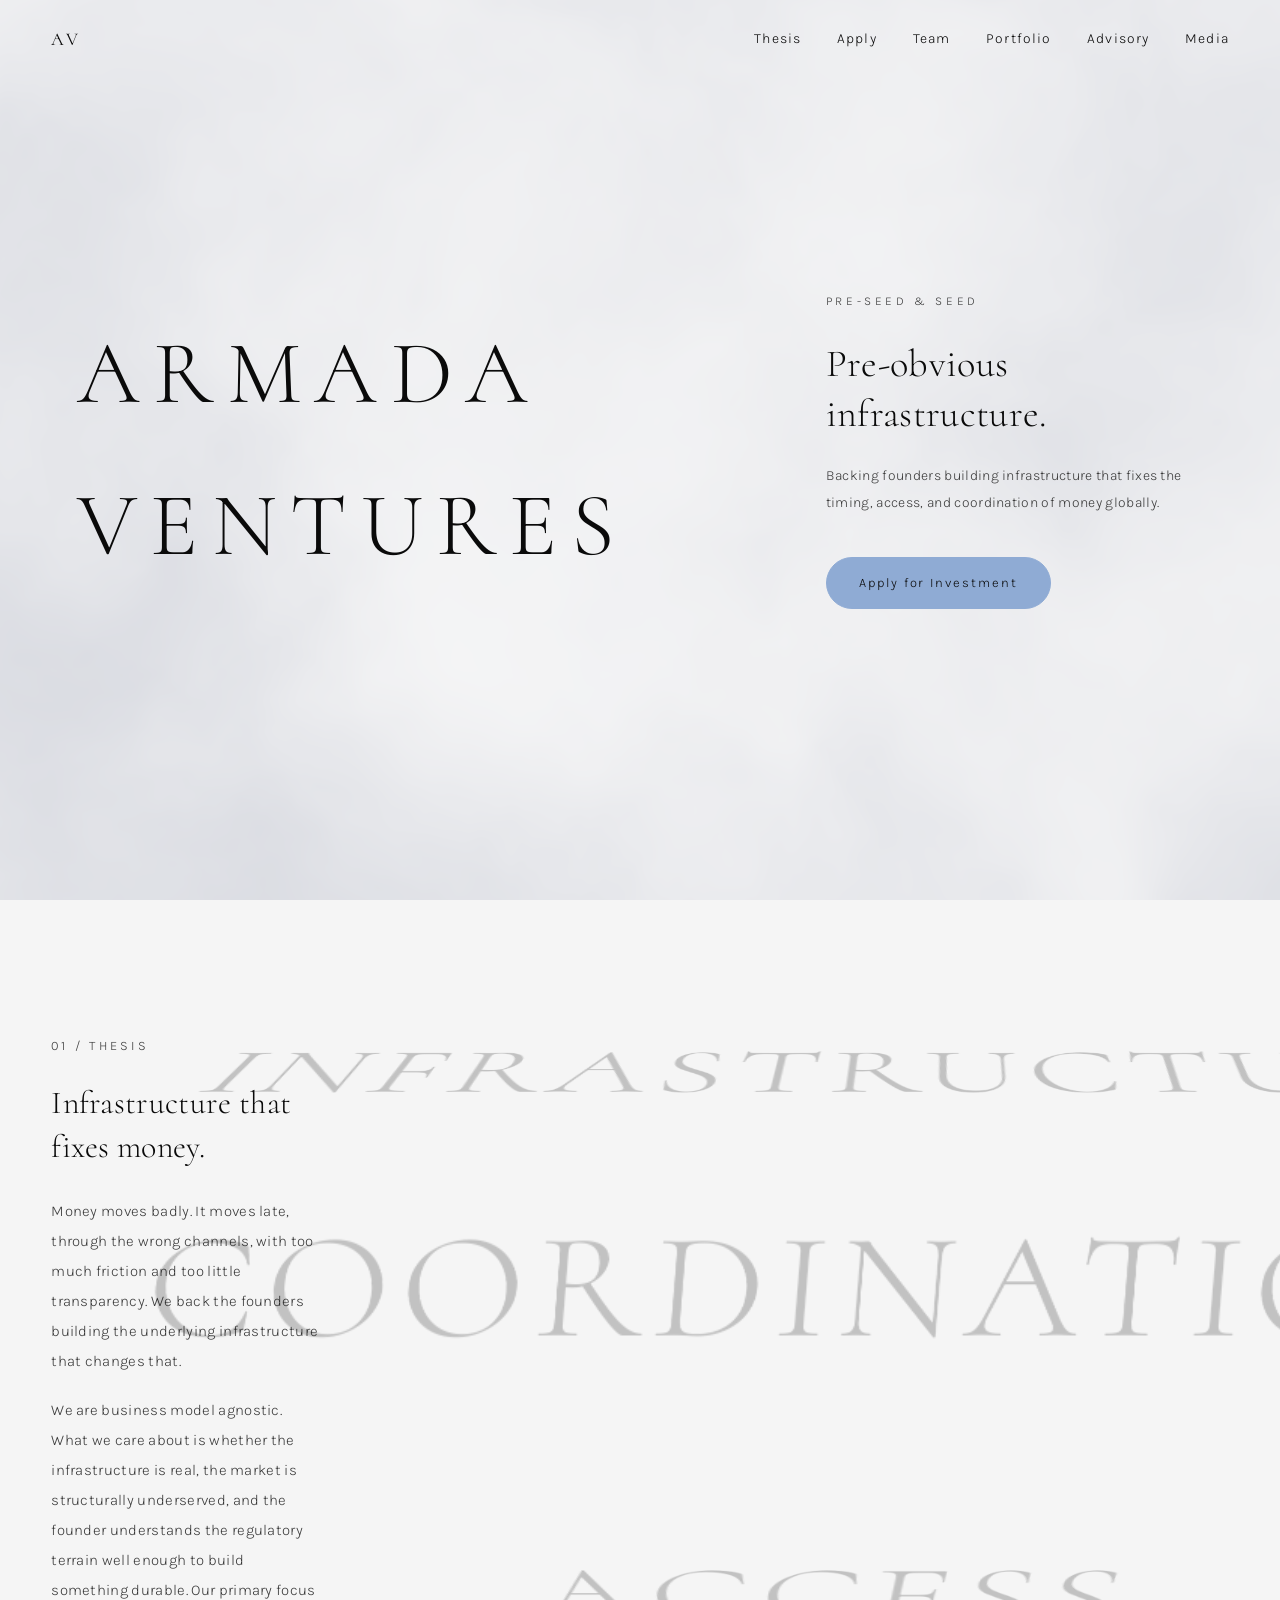
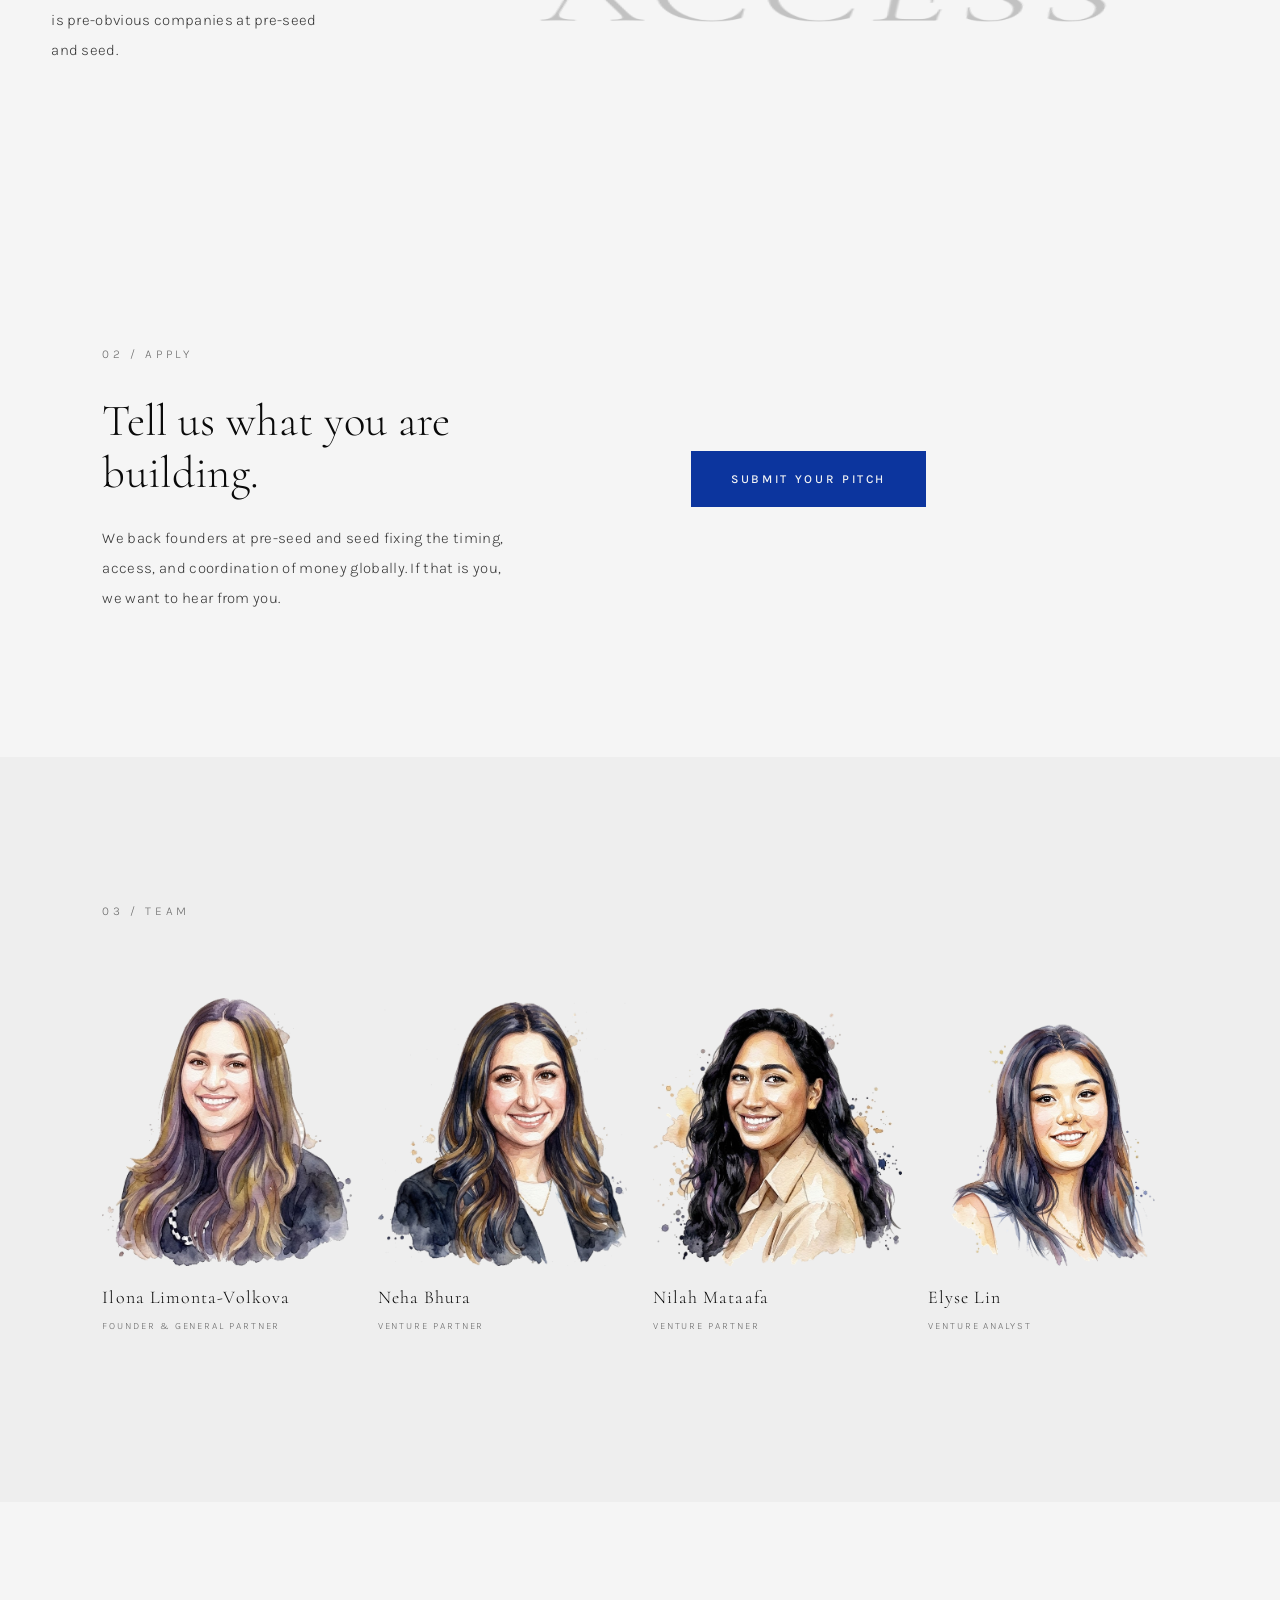
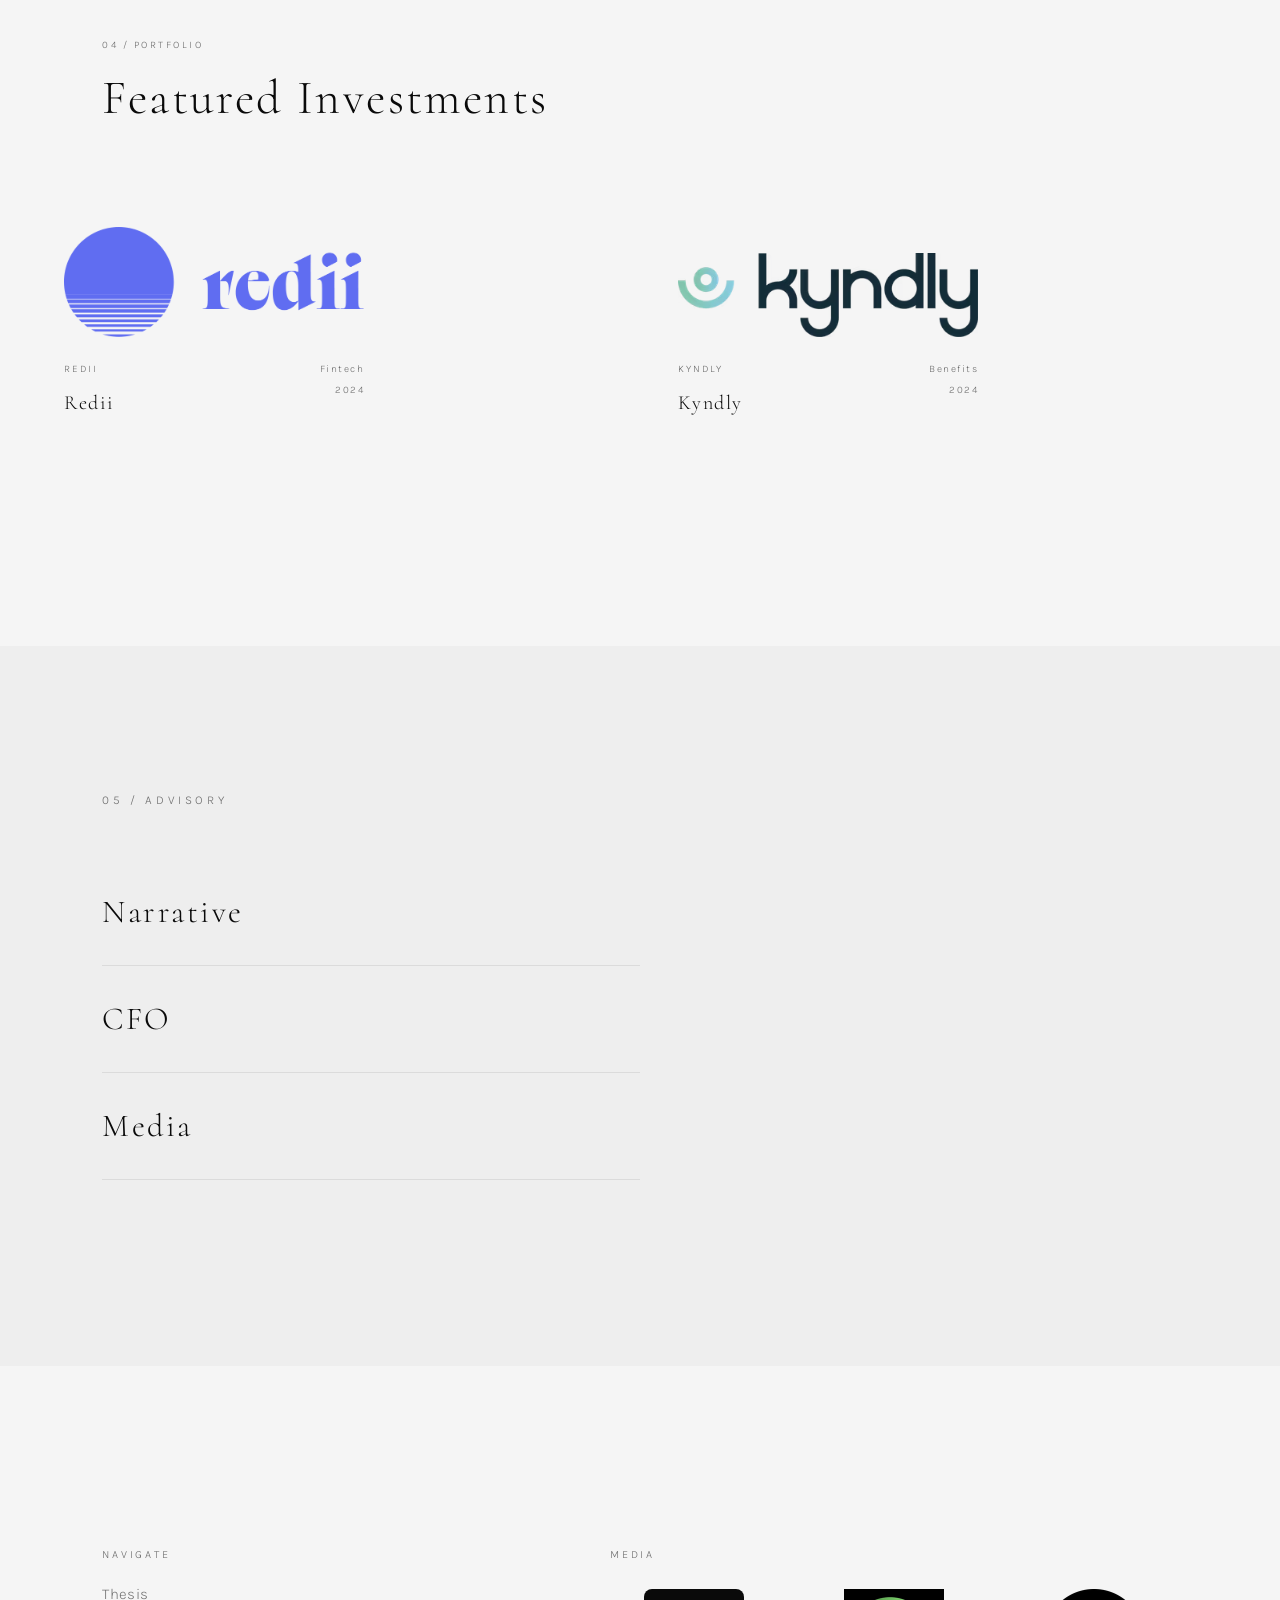
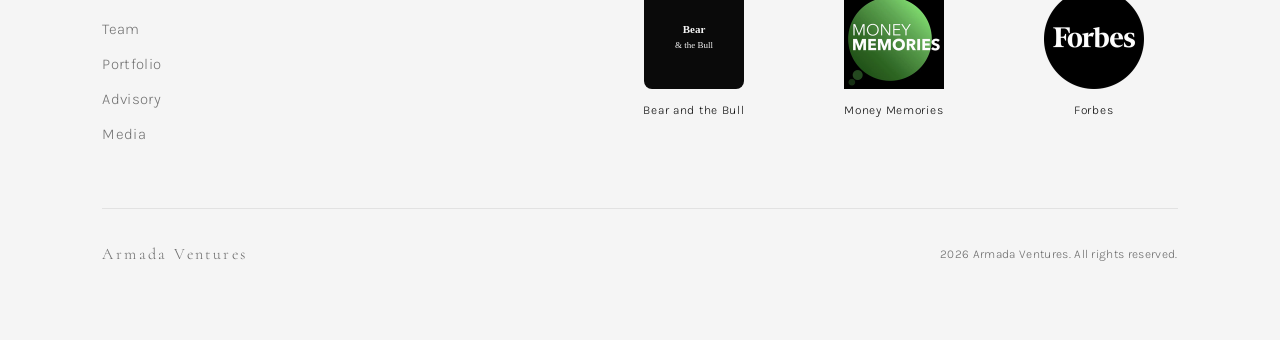
==== commit a3ebe605: "Update cloud accents and CTA button colors." ====
--- a/index.html
+++ b/index.html
@@ -9,7 +9,7 @@
     <link rel="preconnect" href="https://fonts.gstatic.com" crossorigin />
     <link href="https://fonts.googleapis.com/css2?family=Cormorant:ital,wght@0,300;0,400;0,500;1,300;1,400&family=Karla:wght@300;400;500&display=swap" rel="stylesheet" />
     <link rel="icon" type="image/svg+xml" href="./favicon.svg" />
-    <script type="module" crossorigin src="./assets/index-nyeHIk2_.js"></script>
+    <script type="module" crossorigin src="./assets/index-BjTlwnW_.js"></script>
     <link rel="stylesheet" crossorigin href="./assets/index-CIV4uqfF.css">
   </head>
   <body>
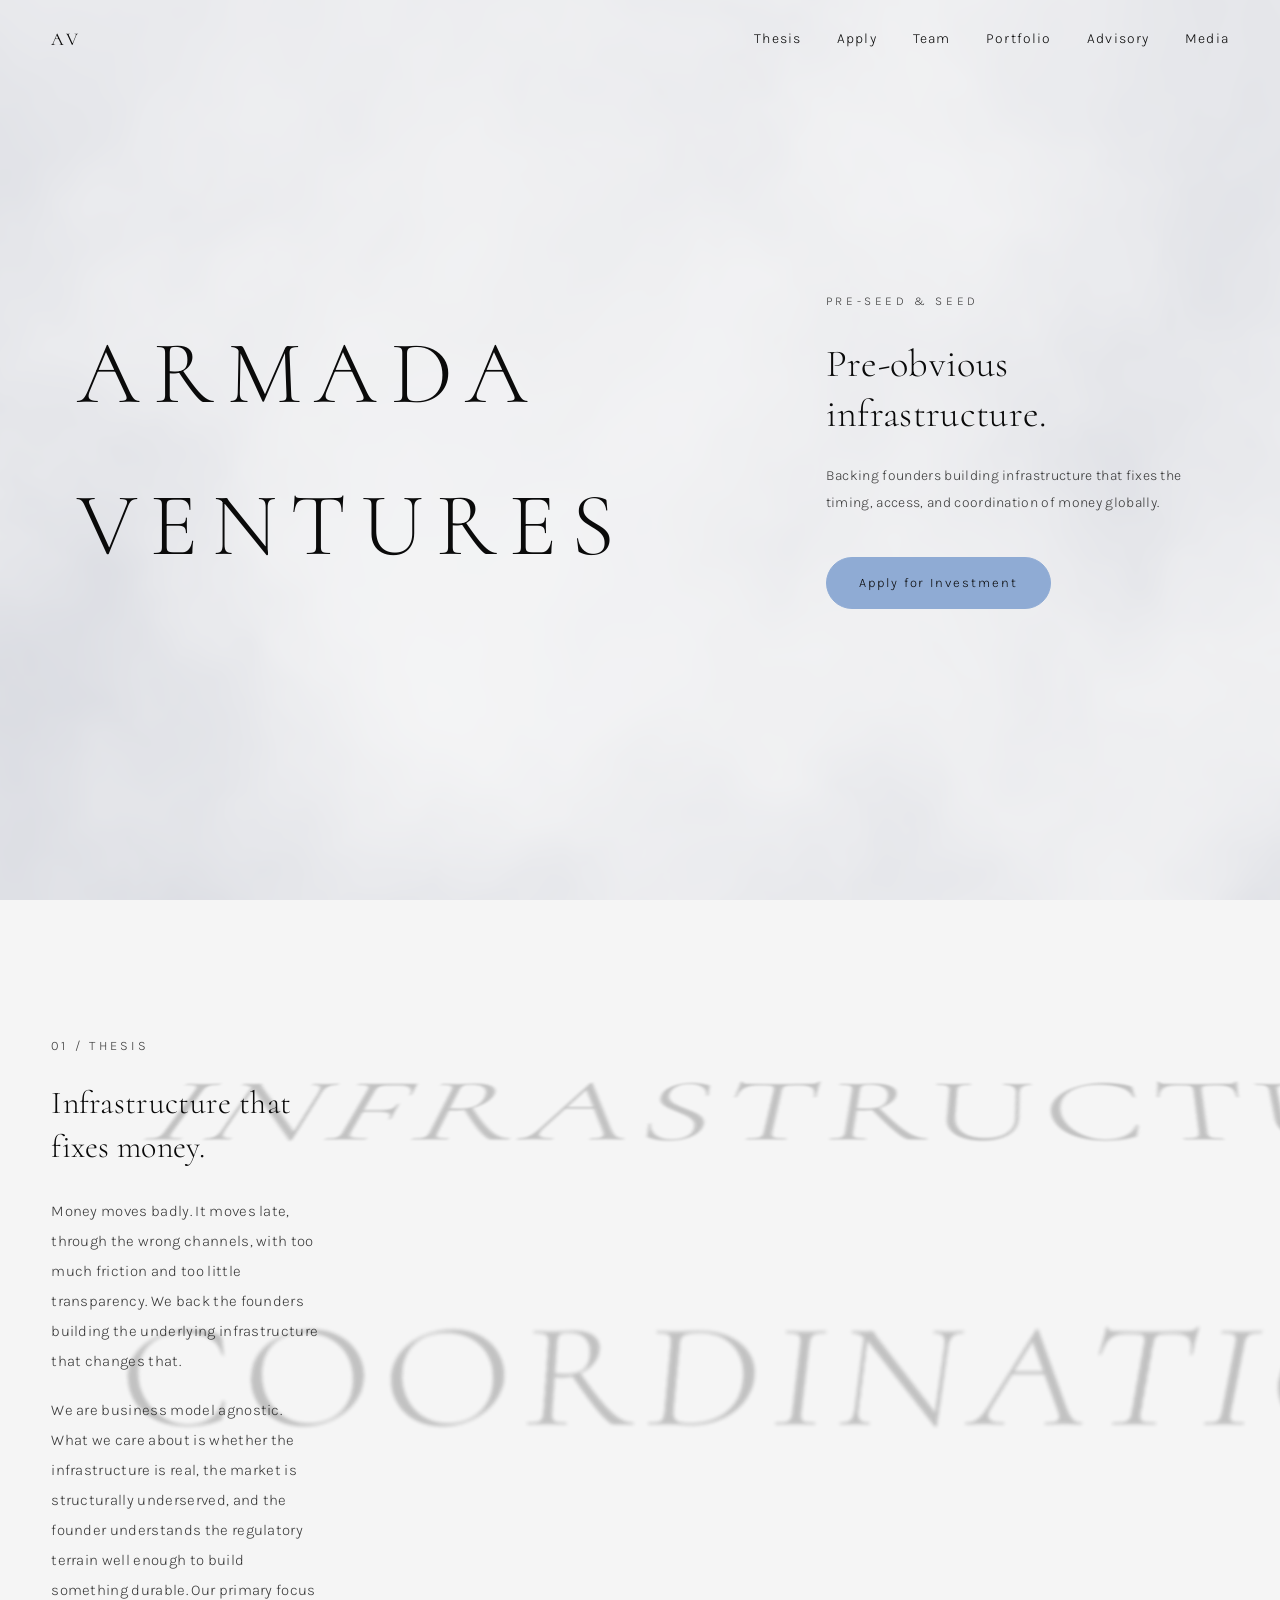
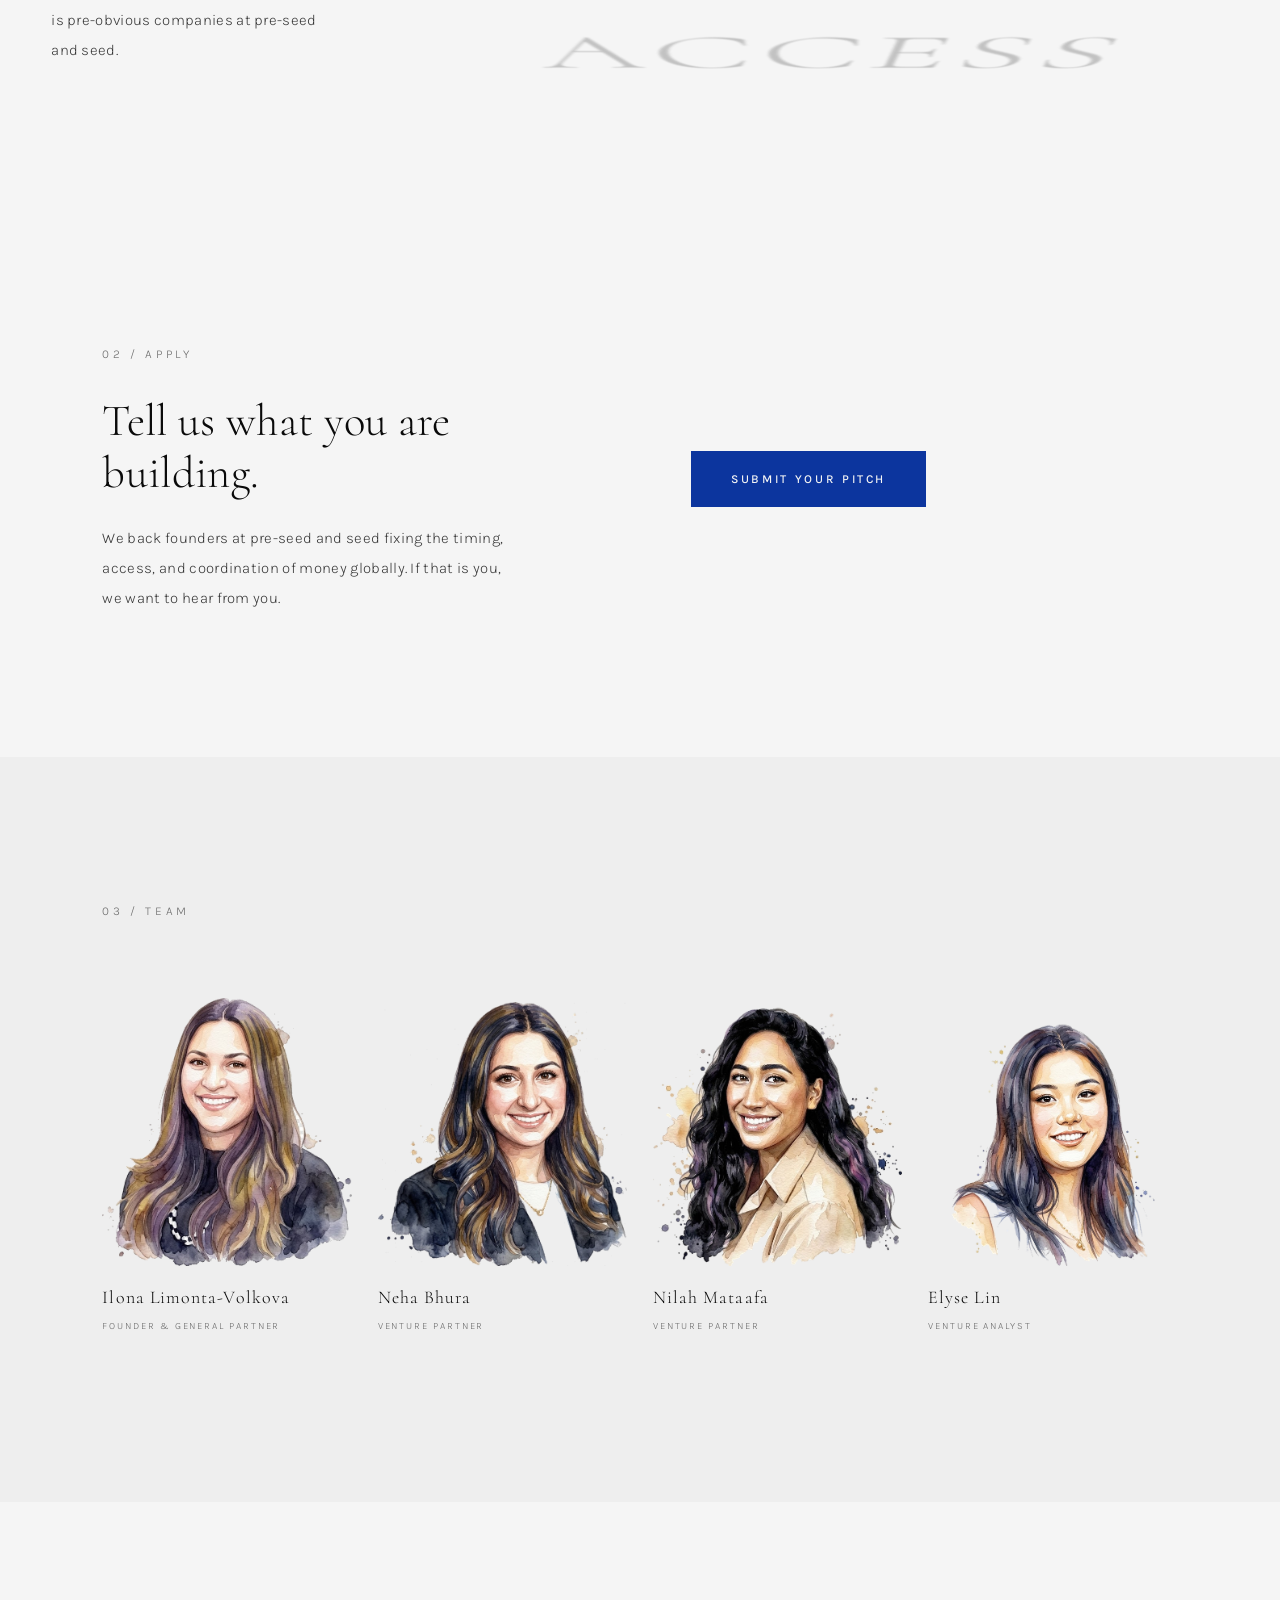
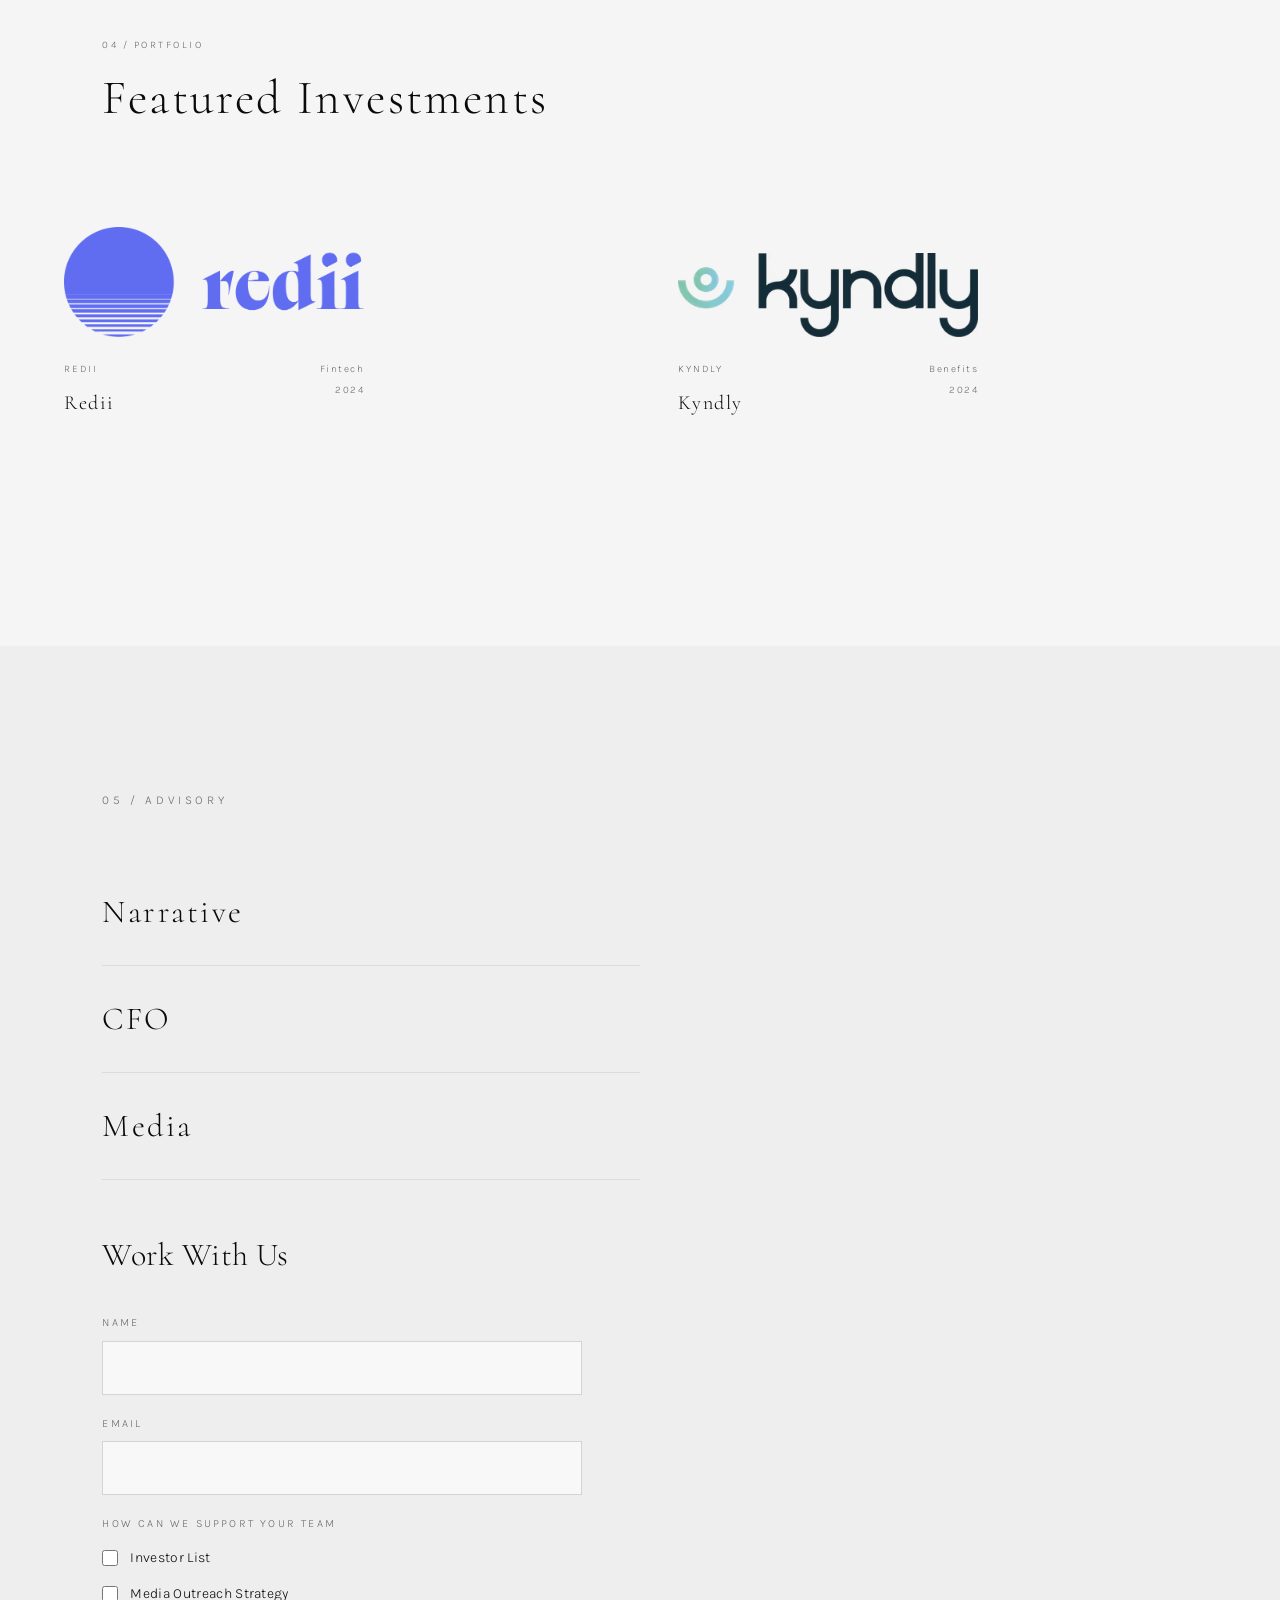
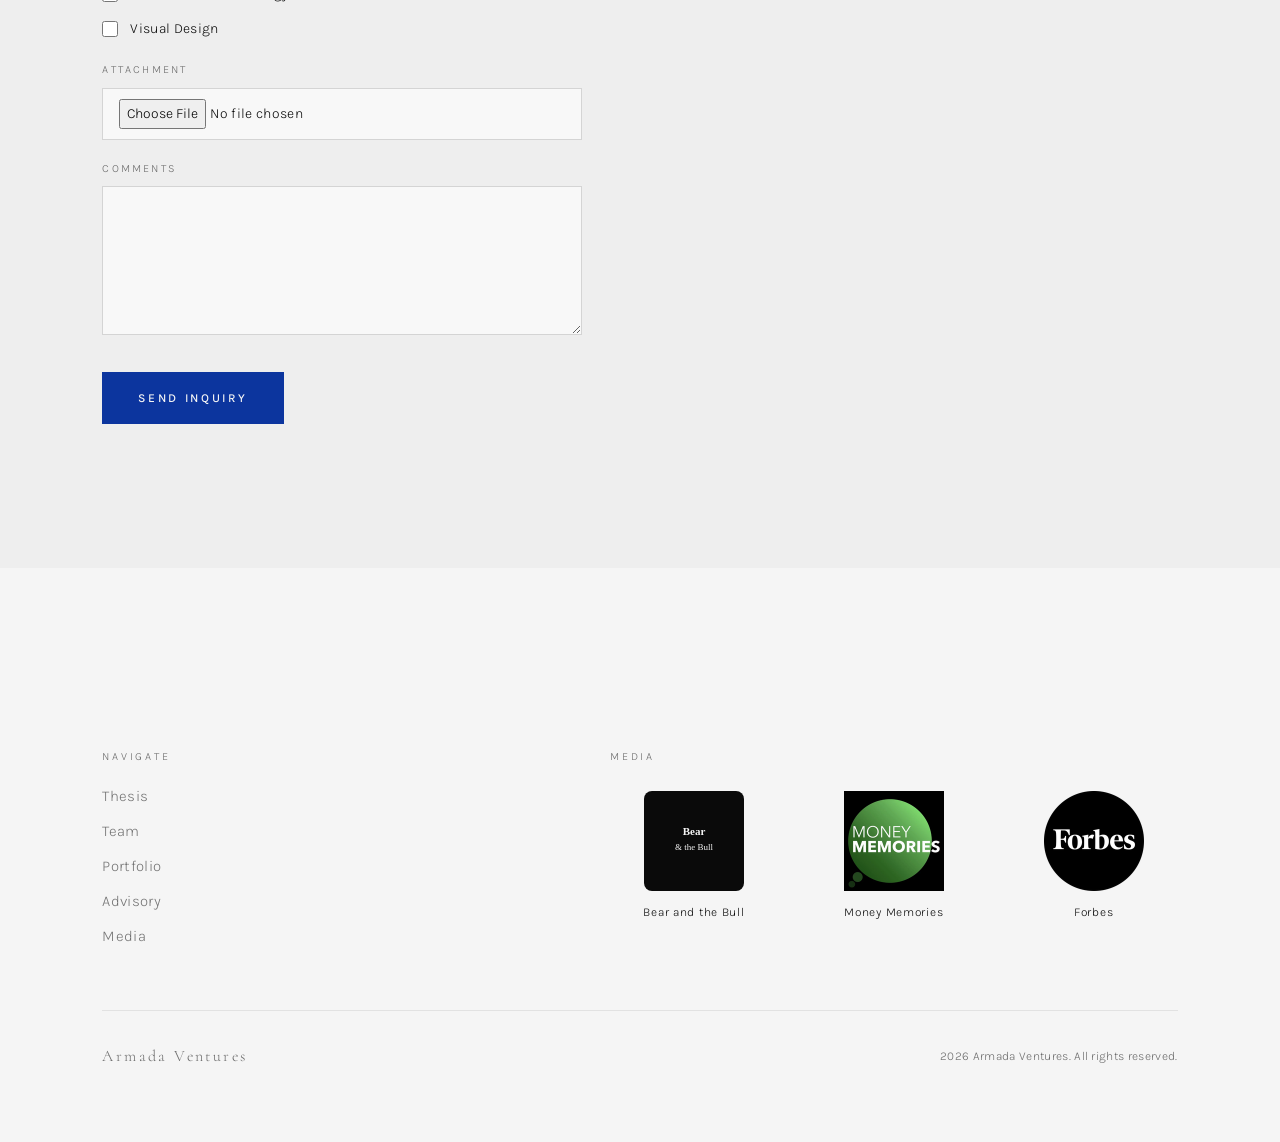
==== commit a8ce884c: "Add advisory Work With Us contact form with support options and file upload." ====
--- a/index.html
+++ b/index.html
@@ -9,8 +9,8 @@
     <link rel="preconnect" href="https://fonts.gstatic.com" crossorigin />
     <link href="https://fonts.googleapis.com/css2?family=Cormorant:ital,wght@0,300;0,400;0,500;1,300;1,400&family=Karla:wght@300;400;500&display=swap" rel="stylesheet" />
     <link rel="icon" type="image/svg+xml" href="./favicon.svg" />
-    <script type="module" crossorigin src="./assets/index-BjTlwnW_.js"></script>
-    <link rel="stylesheet" crossorigin href="./assets/index-CIV4uqfF.css">
+    <script type="module" crossorigin src="./assets/index-DaObaW0g.js"></script>
+    <link rel="stylesheet" crossorigin href="./assets/index-CjYTHCV4.css">
   </head>
   <body>
     <div id="root"></div>
--- a/assets/index-CjYTHCV4.css
+++ b/assets/index-CjYTHCV4.css
@@ -0,0 +1 @@
+*,:before,:after{--tw-border-spacing-x: 0;--tw-border-spacing-y: 0;--tw-translate-x: 0;--tw-translate-y: 0;--tw-rotate: 0;--tw-skew-x: 0;--tw-skew-y: 0;--tw-scale-x: 1;--tw-scale-y: 1;--tw-pan-x: ;--tw-pan-y: ;--tw-pinch-zoom: ;--tw-scroll-snap-strictness: proximity;--tw-gradient-from-position: ;--tw-gradient-via-position: ;--tw-gradient-to-position: ;--tw-ordinal: ;--tw-slashed-zero: ;--tw-numeric-figure: ;--tw-numeric-spacing: ;--tw-numeric-fraction: ;--tw-ring-inset: ;--tw-ring-offset-width: 0px;--tw-ring-offset-color: #fff;--tw-ring-color: rgb(59 130 246 / .5);--tw-ring-offset-shadow: 0 0 #0000;--tw-ring-shadow: 0 0 #0000;--tw-shadow: 0 0 #0000;--tw-shadow-colored: 0 0 #0000;--tw-blur: ;--tw-brightness: ;--tw-contrast: ;--tw-grayscale: ;--tw-hue-rotate: ;--tw-invert: ;--tw-saturate: ;--tw-sepia: ;--tw-drop-shadow: ;--tw-backdrop-blur: ;--tw-backdrop-brightness: ;--tw-backdrop-contrast: ;--tw-backdrop-grayscale: ;--tw-backdrop-hue-rotate: ;--tw-backdrop-invert: ;--tw-backdrop-opacity: ;--tw-backdrop-saturate: ;--tw-backdrop-sepia: ;--tw-contain-size: ;--tw-contain-layout: ;--tw-contain-paint: ;--tw-contain-style: }::backdrop{--tw-border-spacing-x: 0;--tw-border-spacing-y: 0;--tw-translate-x: 0;--tw-translate-y: 0;--tw-rotate: 0;--tw-skew-x: 0;--tw-skew-y: 0;--tw-scale-x: 1;--tw-scale-y: 1;--tw-pan-x: ;--tw-pan-y: ;--tw-pinch-zoom: ;--tw-scroll-snap-strictness: proximity;--tw-gradient-from-position: ;--tw-gradient-via-position: ;--tw-gradient-to-position: ;--tw-ordinal: ;--tw-slashed-zero: ;--tw-numeric-figure: ;--tw-numeric-spacing: ;--tw-numeric-fraction: ;--tw-ring-inset: ;--tw-ring-offset-width: 0px;--tw-ring-offset-color: #fff;--tw-ring-color: rgb(59 130 246 / .5);--tw-ring-offset-shadow: 0 0 #0000;--tw-ring-shadow: 0 0 #0000;--tw-shadow: 0 0 #0000;--tw-shadow-colored: 0 0 #0000;--tw-blur: ;--tw-brightness: ;--tw-contrast: ;--tw-grayscale: ;--tw-hue-rotate: ;--tw-invert: ;--tw-saturate: ;--tw-sepia: ;--tw-drop-shadow: ;--tw-backdrop-blur: ;--tw-backdrop-brightness: ;--tw-backdrop-contrast: ;--tw-backdrop-grayscale: ;--tw-backdrop-hue-rotate: ;--tw-backdrop-invert: ;--tw-backdrop-opacity: ;--tw-backdrop-saturate: ;--tw-backdrop-sepia: ;--tw-contain-size: ;--tw-contain-layout: ;--tw-contain-paint: ;--tw-contain-style: }*,:before,:after{box-sizing:border-box;border-width:0;border-style:solid;border-color:#e5e7eb}:before,:after{--tw-content: ""}html,:host{line-height:1.5;-webkit-text-size-adjust:100%;-moz-tab-size:4;-o-tab-size:4;tab-size:4;font-family:ui-sans-serif,system-ui,sans-serif,"Apple Color Emoji","Segoe UI Emoji",Segoe UI Symbol,"Noto Color Emoji";font-feature-settings:normal;font-variation-settings:normal;-webkit-tap-highlight-color:transparent}body{margin:0;line-height:inherit}hr{height:0;color:inherit;border-top-width:1px}abbr:where([title]){-webkit-text-decoration:underline dotted;text-decoration:underline dotted}h1,h2,h3,h4,h5,h6{font-size:inherit;font-weight:inherit}a{color:inherit;text-decoration:inherit}b,strong{font-weight:bolder}code,kbd,samp,pre{font-family:ui-monospace,SFMono-Regular,Menlo,Monaco,Consolas,Liberation Mono,Courier New,monospace;font-feature-settings:normal;font-variation-settings:normal;font-size:1em}small{font-size:80%}sub,sup{font-size:75%;line-height:0;position:relative;vertical-align:baseline}sub{bottom:-.25em}sup{top:-.5em}table{text-indent:0;border-color:inherit;border-collapse:collapse}button,input,optgroup,select,textarea{font-family:inherit;font-feature-settings:inherit;font-variation-settings:inherit;font-size:100%;font-weight:inherit;line-height:inherit;letter-spacing:inherit;color:inherit;margin:0;padding:0}button,select{text-transform:none}button,input:where([type=button]),input:where([type=reset]),input:where([type=submit]){-webkit-appearance:button;background-color:transparent;background-image:none}:-moz-focusring{outline:auto}:-moz-ui-invalid{box-shadow:none}progress{vertical-align:baseline}::-webkit-inner-spin-button,::-webkit-outer-spin-button{height:auto}[type=search]{-webkit-appearance:textfield;outline-offset:-2px}::-webkit-search-decoration{-webkit-appearance:none}::-webkit-file-upload-button{-webkit-appearance:button;font:inherit}summary{display:list-item}blockquote,dl,dd,h1,h2,h3,h4,h5,h6,hr,figure,p,pre{margin:0}fieldset{margin:0;padding:0}legend{padding:0}ol,ul,menu{list-style:none;margin:0;padding:0}dialog{padding:0}textarea{resize:vertical}input::-moz-placeholder,textarea::-moz-placeholder{opacity:1;color:#9ca3af}input::placeholder,textarea::placeholder{opacity:1;color:#9ca3af}button,[role=button]{cursor:pointer}:disabled{cursor:default}img,svg,video,canvas,audio,iframe,embed,object{display:block;vertical-align:middle}img,video{max-width:100%;height:auto}[hidden]:where(:not([hidden=until-found])){display:none}:root{--background: 0 0% 96%;--foreground: 0 0% 4%;--card: 0 0% 93%;--card-foreground: 0 0% 4%;--popover: 0 0% 96%;--popover-foreground: 0 0% 4%;--primary: 0 0% 4%;--primary-foreground: 0 0% 96%;--secondary: 0 0% 93%;--secondary-foreground: 0 0% 4%;--muted: 0 0% 93%;--muted-foreground: 0 0% 23%;--accent: 0 0% 93%;--accent-foreground: 0 0% 4%;--destructive: 0 84.2% 60.2%;--destructive-foreground: 0 0% 98%;--border: 0 0% 82%;--input: 0 0% 82%;--ring: 0 0% 4%;--radius: .625rem}html{scroll-behavior:auto}body{font-family:Karla,Helvetica Neue,Arial,sans-serif;background-color:#f5f5f5;color:#0a0a0a;overflow-x:hidden;-webkit-font-smoothing:antialiased;-moz-osx-font-smoothing:grayscale;font-weight:300;font-size:16px;line-height:1.7;letter-spacing:.02em}h1,h2,h3,h4,h5,h6{font-family:Cormorant,Georgia,serif;word-break:keep-all}.\!container{width:100%!important}.container{width:100%}@media(min-width:640px){.\!container{max-width:640px!important}.container{max-width:640px}}@media(min-width:768px){.\!container{max-width:768px!important}.container{max-width:768px}}@media(min-width:1024px){.\!container{max-width:1024px!important}.container{max-width:1024px}}@media(min-width:1280px){.\!container{max-width:1280px!important}.container{max-width:1280px}}@media(min-width:1536px){.\!container{max-width:1536px!important}.container{max-width:1536px}}.font-serif-display{font-family:Cormorant,Georgia,serif}.font-sans-body{font-family:Karla,Helvetica Neue,Arial,sans-serif}.section-pad{padding-left:8vw;padding-right:8vw}.hero-grid{flex:1 1 auto;position:relative;display:grid;grid-template-columns:1.4fr 1fr;align-items:center;padding:0 6vw;gap:6vw}.hero-copy{display:flex;flex-direction:column;justify-content:center;align-items:flex-start;text-align:left;max-width:440px}.hero-indent{margin-left:60px}.apply-grid{display:grid;grid-template-columns:1fr 1fr;gap:8vw;align-items:center}.team-grid{display:grid;grid-template-columns:repeat(4,minmax(0,1fr));gap:2vw;align-items:start}.gallery-grid{display:grid;grid-template-columns:repeat(2,minmax(0,1fr));gap:6vw;padding:0 5vw;align-items:stretch}.gallery-card{display:flex;flex-direction:column;align-items:flex-start;width:100%}.philosophy-layout{width:100%;min-height:100vh;background:transparent;display:flex}.philosophy-text-panel{flex:0 0 30%;position:relative}.philosophy-text-inner{position:sticky;top:0;height:100vh;display:flex;flex-direction:column;justify-content:center;padding:0 5vw 0 4vw}.philosophy-body{max-width:36rem}.philosophy-ring-panel{flex:0 0 70%;position:relative}.philosophy-ring-inner{position:sticky;top:0;width:100%;height:100vh;display:flex;align-items:center;justify-content:center;padding-top:6vh;perspective:1000px;perspective-origin:50% 55%}.philosophy-ring-word{display:inline-block;font-family:Cormorant,Georgia,serif;font-size:clamp(42px,8vw,100px);font-weight:300;color:#0a0a0a;letter-spacing:.06em;line-height:1.1;will-change:transform;opacity:.22}.hero-description{max-width:28rem}.mediums-layout{display:flex;padding:16vh 8vw 0;gap:8vw}.mediums-titles{flex:0 0 50%}.mediums-detail{flex:1 1 50%;display:flex;align-items:center;position:relative}.mediums-mobile-detail{display:none}.mediums-contact-wrap{padding:48px 8vw 16vh}.mediums-contact{max-width:480px}.section-header-mobile{padding-left:8vw;padding-right:8vw}.footer-vision{margin-left:0}.footer-links-grid{display:grid;grid-template-columns:minmax(160px,1fr) minmax(320px,1.4fr);gap:8vw;align-items:start;padding-bottom:60px;border-bottom:1px solid rgba(0,0,0,.08)}.footer-media-grid{display:grid;grid-template-columns:repeat(3,minmax(0,1fr));gap:32px;align-items:start}.footer-bottom{display:flex;align-items:center;justify-content:space-between;padding-top:32px}.detail-grid{display:grid;grid-template-columns:1.2fr 1fr;gap:6vw;padding:6vh 5vw 12vh;align-items:start}.nav-links-desktop{display:flex;gap:36px;align-items:center}.nav-menu-toggle{display:none;background:none;border:none;color:#0a0a0a;font-size:13px;letter-spacing:.12em;text-transform:uppercase;cursor:pointer;padding:0}.nav-links-mobile{display:none}@media(max-width:767px){.hero-section{height:auto;min-height:100svh}.section-pad{padding-left:6vw;padding-right:6vw}.hero-grid{grid-template-columns:1fr;gap:5vh;padding:12vh 6vw 8vh;align-content:center;text-align:center}.hero-wordmark-wrap{justify-content:center!important}.hero-copy{align-items:center;text-align:center;max-width:100%;margin:0 auto}.hero-description{max-width:min(100%,22rem);text-wrap:pretty;-webkit-hyphens:none;hyphens:none}.hero-copy h1{word-break:normal;overflow-wrap:normal}.hero-indent{margin-left:0!important}.apply-grid{grid-template-columns:1fr;gap:32px;text-align:center}.apply-grid>div{display:flex;flex-direction:column;align-items:center}.apply-grid p,.apply-grid h2{max-width:100%!important}.team-grid{grid-template-columns:repeat(2,minmax(0,1fr));gap:6vw;max-width:420px;margin:0 auto}#team>p{text-align:center}.team-grid .team-card{align-items:center;text-align:center}.team-grid .team-card h3{display:block}.gallery-grid{grid-template-columns:1fr;gap:48px;padding:0 6vw}.gallery-card{align-items:center;text-align:center}.gallery-card>div{margin:0 auto}.gallery-meta{flex-direction:column!important;align-items:center!important;gap:8px;text-align:center}.gallery-meta>div:last-child{text-align:center!important}.philosophy-layout{flex-direction:column;min-height:auto;gap:0}.philosophy-text-panel,.philosophy-ring-panel{flex:1 1 auto;width:100%}.philosophy-text-panel{position:relative;z-index:2}.philosophy-text-inner{position:relative!important;height:auto!important;padding:10vh 6vw 6vh!important;align-items:center;text-align:center;background:#f5f5f5}.philosophy-body{max-width:min(100%,22rem);margin-left:auto;margin-right:auto;text-wrap:pretty;text-align:left}.philosophy-ring-panel{overflow:hidden;margin-top:0;padding-top:0;border-top:1px solid rgba(0,0,0,.06);background:#f5f5f5;contain:paint;isolation:isolate}.philosophy-ring-inner{position:relative!important;height:42vh!important;min-height:220px;max-height:320px;padding-top:0!important;overflow:hidden;perspective:600px}.philosophy-ring-word{font-size:clamp(28px,10vw,48px)}.mediums-layout{flex-direction:column;padding:12vh 6vw 0;gap:32px}.mediums-titles,.mediums-detail{flex:1 1 auto;width:100%}.mediums-mobile-detail{display:block;text-align:center;padding:0 0 32px;border-bottom:1px solid rgba(0,0,0,.08)}.mediums-detail{display:none}.section-header-mobile{text-align:center;padding-left:6vw;padding-right:6vw}.footer-vision{margin-left:auto;margin-right:auto;text-align:center}.detail-grid article{text-align:center;margin:0 auto}.detail-grid article>div:last-of-type{align-items:center}.mediums-titles>p{text-align:center}.mediums-contact-wrap{padding:32px 6vw 12vh}.mediums-contact{max-width:none;text-align:center}.mediums-contact form button{align-self:center!important}.footer-links-grid{grid-template-columns:1fr;gap:48px;text-align:center}.footer-links-grid>div{display:flex;flex-direction:column;align-items:center}.footer-media-grid{grid-template-columns:1fr;gap:32px;max-width:200px;margin:0 auto}.footer-bottom{flex-direction:column;gap:12px;text-align:center}footer .section-pad{padding-top:12vh;padding-bottom:6vh}#apply>p:first-child,#apply h2{width:100%}.detail-grid{grid-template-columns:1fr;gap:40px;padding:4vh 6vw 10vh}.detail-grid img{max-width:280px;margin:0 auto}.detail-grid>div:last-child{position:relative!important;top:auto!important}.nav-links-desktop{display:none}.nav-menu-toggle{display:block}.nav-links-mobile{display:flex;flex-direction:column;align-items:center;gap:20px;position:fixed;inset:0;padding:100px 6vw 40px;background:#f5f5f5f7;backdrop-filter:blur(16px);-webkit-backdrop-filter:blur(16px);z-index:99}.nav-links-mobile.is-closed{display:none}}.sr-only{position:absolute;width:1px;height:1px;padding:0;margin:-1px;overflow:hidden;clip:rect(0,0,0,0);white-space:nowrap;border-width:0}.pointer-events-none{pointer-events:none}.visible{visibility:visible}.invisible{visibility:hidden}.fixed{position:fixed}.absolute{position:absolute}.relative{position:relative}.sticky{position:sticky}.inset-0{inset:0}.inset-x-0{left:0;right:0}.inset-y-0{top:0;bottom:0}.-bottom-12{bottom:-3rem}.-left-12{left:-3rem}.-right-12{right:-3rem}.-top-12{top:-3rem}.bottom-0{bottom:0}.left-0{left:0}.left-1\/2{left:50%}.left-2{left:.5rem}.left-\[50\%\]{left:50%}.right-0{right:0}.right-1{right:.25rem}.right-2{right:.5rem}.right-3{right:.75rem}.right-4{right:1rem}.top-0{top:0}.top-1\.5{top:.375rem}.top-1\/2{top:50%}.top-3\.5{top:.875rem}.top-4{top:1rem}.top-\[1px\]{top:1px}.top-\[50\%\]{top:50%}.top-\[60\%\]{top:60%}.top-full{top:100%}.isolate{isolation:isolate}.z-10{z-index:10}.z-20{z-index:20}.z-50{z-index:50}.z-\[1\]{z-index:1}.order-first{order:-9999}.order-last{order:9999}.col-start-2{grid-column-start:2}.row-span-2{grid-row:span 2 / span 2}.row-start-1{grid-row-start:1}.\!m-0{margin:0!important}.-mx-1{margin-left:-.25rem;margin-right:-.25rem}.-my-2{margin-top:-.5rem;margin-bottom:-.5rem}.mx-2{margin-left:.5rem;margin-right:.5rem}.mx-3\.5{margin-left:.875rem;margin-right:.875rem}.mx-auto{margin-left:auto;margin-right:auto}.my-0{margin-top:0;margin-bottom:0}.my-0\.5{margin-top:.125rem;margin-bottom:.125rem}.my-1{margin-top:.25rem;margin-bottom:.25rem}.-ml-4{margin-left:-1rem}.-mt-4{margin-top:-1rem}.mb-2{margin-bottom:.5rem}.mb-3{margin-bottom:.75rem}.ml-1{margin-left:.25rem}.ml-4{margin-left:1rem}.ml-auto{margin-left:auto}.mt-1\.5{margin-top:.375rem}.mt-2{margin-top:.5rem}.mt-4{margin-top:1rem}.mt-auto{margin-top:auto}.line-clamp-1{overflow:hidden;display:-webkit-box;-webkit-box-orient:vertical;-webkit-line-clamp:1}.line-clamp-2{overflow:hidden;display:-webkit-box;-webkit-box-orient:vertical;-webkit-line-clamp:2}.block{display:block}.inline-block{display:inline-block}.flex{display:flex}.inline-flex{display:inline-flex}.table{display:table}.table-caption{display:table-caption}.table-cell{display:table-cell}.table-row{display:table-row}.grid{display:grid}.hidden{display:none}.aspect-square{aspect-ratio:1 / 1}.aspect-video{aspect-ratio:16 / 9}.size-10{width:2.5rem;height:2.5rem}.size-2{width:.5rem;height:.5rem}.size-2\.5{width:.625rem;height:.625rem}.size-3{width:.75rem;height:.75rem}.size-3\.5{width:.875rem;height:.875rem}.size-4{width:1rem;height:1rem}.size-6{width:1.5rem;height:1.5rem}.size-7{width:1.75rem;height:1.75rem}.size-8{width:2rem;height:2rem}.size-9{width:2.25rem;height:2.25rem}.size-auto{width:auto;height:auto}.size-full{width:100%;height:100%}.h-1\.5{height:.375rem}.h-10{height:2.5rem}.h-12{height:3rem}.h-2{height:.5rem}.h-2\.5{height:.625rem}.h-4{height:1rem}.h-5{height:1.25rem}.h-6{height:1.5rem}.h-7{height:1.75rem}.h-8{height:2rem}.h-9{height:2.25rem}.h-\[1\.15rem\]{height:1.15rem}.h-\[calc\(100\%-1px\)\]{height:calc(100% - 1px)}.h-\[var\(--radix-navigation-menu-viewport-height\)\]{height:var(--radix-navigation-menu-viewport-height)}.h-\[var\(--radix-select-trigger-height\)\]{height:var(--radix-select-trigger-height)}.h-auto{height:auto}.h-full{height:100%}.h-px{height:1px}.h-svh{height:100svh}.max-h-\[300px\]{max-height:300px}.min-h-0{min-height:0px}.min-h-16{min-height:4rem}.min-h-4{min-height:1rem}.min-h-svh{min-height:100svh}.w-0{width:0px}.w-1{width:.25rem}.w-2{width:.5rem}.w-2\.5{width:.625rem}.w-3{width:.75rem}.w-3\/4{width:75%}.w-4{width:1rem}.w-5{width:1.25rem}.w-64{width:16rem}.w-72{width:18rem}.w-8{width:2rem}.w-9{width:2.25rem}.w-\[100px\]{width:100px}.w-auto{width:auto}.w-fit{width:-moz-fit-content;width:fit-content}.w-full{width:100%}.w-max{width:-moz-max-content;width:max-content}.w-px{width:1px}.min-w-0{min-width:0px}.min-w-10{min-width:2.5rem}.min-w-5{min-width:1.25rem}.min-w-8{min-width:2rem}.min-w-9{min-width:2.25rem}.min-w-\[12rem\]{min-width:12rem}.min-w-\[8rem\]{min-width:8rem}.min-w-\[var\(--radix-select-trigger-width\)\]{min-width:var(--radix-select-trigger-width)}.max-w-\[calc\(100\%-2rem\)\]{max-width:calc(100% - 2rem)}.max-w-max{max-width:-moz-max-content;max-width:max-content}.max-w-sm{max-width:24rem}.flex-1{flex:1 1 0%}.shrink-0{flex-shrink:0}.grow{flex-grow:1}.grow-0{flex-grow:0}.basis-full{flex-basis:100%}.caption-bottom{caption-side:bottom}.border-collapse{border-collapse:collapse}.-translate-x-1\/2{--tw-translate-x: -50%;transform:translate(var(--tw-translate-x),var(--tw-translate-y)) rotate(var(--tw-rotate)) skew(var(--tw-skew-x)) skewY(var(--tw-skew-y)) scaleX(var(--tw-scale-x)) scaleY(var(--tw-scale-y))}.-translate-x-px{--tw-translate-x: -1px;transform:translate(var(--tw-translate-x),var(--tw-translate-y)) rotate(var(--tw-rotate)) skew(var(--tw-skew-x)) skewY(var(--tw-skew-y)) scaleX(var(--tw-scale-x)) scaleY(var(--tw-scale-y))}.-translate-y-1\/2{--tw-translate-y: -50%;transform:translate(var(--tw-translate-x),var(--tw-translate-y)) rotate(var(--tw-rotate)) skew(var(--tw-skew-x)) skewY(var(--tw-skew-y)) scaleX(var(--tw-scale-x)) scaleY(var(--tw-scale-y))}.translate-x-\[-50\%\]{--tw-translate-x: -50%;transform:translate(var(--tw-translate-x),var(--tw-translate-y)) rotate(var(--tw-rotate)) skew(var(--tw-skew-x)) skewY(var(--tw-skew-y)) scaleX(var(--tw-scale-x)) scaleY(var(--tw-scale-y))}.translate-x-px{--tw-translate-x: 1px;transform:translate(var(--tw-translate-x),var(--tw-translate-y)) rotate(var(--tw-rotate)) skew(var(--tw-skew-x)) skewY(var(--tw-skew-y)) scaleX(var(--tw-scale-x)) scaleY(var(--tw-scale-y))}.translate-y-0\.5{--tw-translate-y: .125rem;transform:translate(var(--tw-translate-x),var(--tw-translate-y)) rotate(var(--tw-rotate)) skew(var(--tw-skew-x)) skewY(var(--tw-skew-y)) scaleX(var(--tw-scale-x)) scaleY(var(--tw-scale-y))}.translate-y-\[-50\%\]{--tw-translate-y: -50%;transform:translate(var(--tw-translate-x),var(--tw-translate-y)) rotate(var(--tw-rotate)) skew(var(--tw-skew-x)) skewY(var(--tw-skew-y)) scaleX(var(--tw-scale-x)) scaleY(var(--tw-scale-y))}.translate-y-\[calc\(-50\%_-_2px\)\]{--tw-translate-y: calc(-50% - 2px) ;transform:translate(var(--tw-translate-x),var(--tw-translate-y)) rotate(var(--tw-rotate)) skew(var(--tw-skew-x)) skewY(var(--tw-skew-y)) scaleX(var(--tw-scale-x)) scaleY(var(--tw-scale-y))}.rotate-45{--tw-rotate: 45deg;transform:translate(var(--tw-translate-x),var(--tw-translate-y)) rotate(var(--tw-rotate)) skew(var(--tw-skew-x)) skewY(var(--tw-skew-y)) scaleX(var(--tw-scale-x)) scaleY(var(--tw-scale-y))}.rotate-90{--tw-rotate: 90deg;transform:translate(var(--tw-translate-x),var(--tw-translate-y)) rotate(var(--tw-rotate)) skew(var(--tw-skew-x)) skewY(var(--tw-skew-y)) scaleX(var(--tw-scale-x)) scaleY(var(--tw-scale-y))}.transform{transform:translate(var(--tw-translate-x),var(--tw-translate-y)) rotate(var(--tw-rotate)) skew(var(--tw-skew-x)) skewY(var(--tw-skew-y)) scaleX(var(--tw-scale-x)) scaleY(var(--tw-scale-y))}@keyframes caret-blink{0%,70%,to{opacity:1}20%,50%{opacity:0}}.animate-caret-blink{animation:caret-blink 1.25s ease-out infinite}@keyframes pulse{50%{opacity:.5}}.animate-pulse{animation:pulse 2s cubic-bezier(.4,0,.6,1) infinite}@keyframes spin{to{transform:rotate(360deg)}}.animate-spin{animation:spin 1s linear infinite}.cursor-default{cursor:default}.cursor-text{cursor:text}.touch-none{touch-action:none}.select-none{-webkit-user-select:none;-moz-user-select:none;user-select:none}.resize-none{resize:none}.resize{resize:both}.scroll-my-1{scroll-margin-top:.25rem;scroll-margin-bottom:.25rem}.scroll-py-1{scroll-padding-top:.25rem;scroll-padding-bottom:.25rem}.list-disc{list-style-type:disc}.list-none{list-style-type:none}.auto-rows-min{grid-auto-rows:min-content}.grid-cols-\[0_1fr\]{grid-template-columns:0 1fr}.grid-rows-\[auto_auto\]{grid-template-rows:auto auto}.flex-row{flex-direction:row}.flex-col{flex-direction:column}.flex-col-reverse{flex-direction:column-reverse}.flex-wrap{flex-wrap:wrap}.place-content-center{place-content:center}.items-start{align-items:flex-start}.items-end{align-items:flex-end}.items-center{align-items:center}.items-stretch{align-items:stretch}.justify-start{justify-content:flex-start}.justify-center{justify-content:center}.justify-between{justify-content:space-between}.justify-items-start{justify-items:start}.gap-0\.5{gap:.125rem}.gap-1{gap:.25rem}.gap-1\.5{gap:.375rem}.gap-2{gap:.5rem}.gap-2\.5{gap:.625rem}.gap-3{gap:.75rem}.gap-4{gap:1rem}.gap-6{gap:1.5rem}.gap-7{gap:1.75rem}.gap-\[--spacing\(var\(--gap\)\)\]{gap:var(--spacing(var(--gap)))}.gap-y-0\.5{row-gap:.125rem}.self-start{align-self:flex-start}.self-stretch{align-self:stretch}.justify-self-end{justify-self:end}.overflow-auto{overflow:auto}.overflow-hidden{overflow:hidden}.overflow-x-auto{overflow-x:auto}.overflow-y-auto{overflow-y:auto}.overflow-x-hidden{overflow-x:hidden}.whitespace-nowrap{white-space:nowrap}.text-balance{text-wrap:balance}.break-words{overflow-wrap:break-word}.rounded-\[2px\]{border-radius:2px}.rounded-\[4px\]{border-radius:4px}.rounded-\[calc\(var\(--radius\)-5px\)\]{border-radius:calc(var(--radius) - 5px)}.rounded-\[inherit\]{border-radius:inherit}.rounded-full{border-radius:9999px}.rounded-lg{border-radius:var(--radius)}.rounded-md{border-radius:calc(var(--radius) - 2px)}.rounded-none{border-radius:0}.rounded-sm{border-radius:calc(var(--radius) - 4px)}.rounded-xl{border-radius:calc(var(--radius) + 4px)}.rounded-xs{border-radius:calc(var(--radius) - 6px)}.rounded-l-md{border-top-left-radius:calc(var(--radius) - 2px);border-bottom-left-radius:calc(var(--radius) - 2px)}.rounded-r-md{border-top-right-radius:calc(var(--radius) - 2px);border-bottom-right-radius:calc(var(--radius) - 2px)}.rounded-tl-sm{border-top-left-radius:calc(var(--radius) - 4px)}.border{border-width:1px}.border-0{border-width:0px}.border-\[1\.5px\]{border-width:1.5px}.border-y{border-top-width:1px;border-bottom-width:1px}.border-b{border-bottom-width:1px}.border-l{border-left-width:1px}.border-r{border-right-width:1px}.border-t{border-top-width:1px}.border-dashed{border-style:dashed}.border-border{border-color:hsl(var(--border))}.border-border\/50{border-color:hsl(var(--border) / .5)}.border-input{border-color:hsl(var(--input))}.border-primary{border-color:hsl(var(--primary))}.border-sidebar-border{border-color:hsl(var(--sidebar-border))}.border-transparent{border-color:transparent}.border-l-transparent{border-left-color:transparent}.border-t-transparent{border-top-color:transparent}.bg-accent{background-color:hsl(var(--accent))}.bg-background{background-color:hsl(var(--background))}.bg-black\/50{background-color:#00000080}.bg-border{background-color:hsl(var(--border))}.bg-card{background-color:hsl(var(--card))}.bg-destructive{--tw-bg-opacity: 1;background-color:hsl(var(--destructive) / var(--tw-bg-opacity, 1))}.bg-foreground{background-color:hsl(var(--foreground))}.bg-input{background-color:hsl(var(--input))}.bg-muted{background-color:hsl(var(--muted))}.bg-muted\/50{background-color:hsl(var(--muted) / .5)}.bg-popover{background-color:hsl(var(--popover))}.bg-primary{background-color:hsl(var(--primary))}.bg-primary\/20{background-color:hsl(var(--primary) / .2)}.bg-secondary{background-color:hsl(var(--secondary))}.bg-sidebar{background-color:hsl(var(--sidebar-background))}.bg-sidebar-border{background-color:hsl(var(--sidebar-border))}.bg-transparent{background-color:transparent}.bg-white{--tw-bg-opacity: 1;background-color:rgb(255 255 255 / var(--tw-bg-opacity, 1))}.fill-current{fill:currentColor}.fill-foreground{fill:hsl(var(--foreground))}.fill-primary{fill:hsl(var(--primary))}.p-0{padding:0}.p-1{padding:.25rem}.p-2{padding:.5rem}.p-3{padding:.75rem}.p-4{padding:1rem}.p-6{padding:1.5rem}.p-\[3px\]{padding:3px}.p-px{padding:1px}.px-1{padding-left:.25rem;padding-right:.25rem}.px-1\.5{padding-left:.375rem;padding-right:.375rem}.px-2{padding-left:.5rem;padding-right:.5rem}.px-2\.5{padding-left:.625rem;padding-right:.625rem}.px-3{padding-left:.75rem;padding-right:.75rem}.px-4{padding-left:1rem;padding-right:1rem}.px-6{padding-left:1.5rem;padding-right:1.5rem}.py-0\.5{padding-top:.125rem;padding-bottom:.125rem}.py-1{padding-top:.25rem;padding-bottom:.25rem}.py-1\.5{padding-top:.375rem;padding-bottom:.375rem}.py-2{padding-top:.5rem;padding-bottom:.5rem}.py-3{padding-top:.75rem;padding-bottom:.75rem}.py-4{padding-top:1rem;padding-bottom:1rem}.py-6{padding-top:1.5rem;padding-bottom:1.5rem}.pb-3{padding-bottom:.75rem}.pb-4{padding-bottom:1rem}.pl-2{padding-left:.5rem}.pl-3{padding-left:.75rem}.pl-4{padding-left:1rem}.pl-8{padding-left:2rem}.pr-1{padding-right:.25rem}.pr-2{padding-right:.5rem}.pr-2\.5{padding-right:.625rem}.pr-3{padding-right:.75rem}.pr-8{padding-right:2rem}.pt-0{padding-top:0}.pt-3{padding-top:.75rem}.pt-4{padding-top:1rem}.text-left{text-align:left}.text-center{text-align:center}.align-middle{vertical-align:middle}.font-mono{font-family:ui-monospace,SFMono-Regular,Menlo,Monaco,Consolas,Liberation Mono,Courier New,monospace}.font-sans{font-family:ui-sans-serif,system-ui,sans-serif,"Apple Color Emoji","Segoe UI Emoji",Segoe UI Symbol,"Noto Color Emoji"}.text-\[0\.8rem\]{font-size:.8rem}.text-base{font-size:1rem;line-height:1.5rem}.text-lg{font-size:1.125rem;line-height:1.75rem}.text-sm{font-size:.875rem;line-height:1.25rem}.text-sm\/relaxed{font-size:.875rem;line-height:1.625}.text-xs{font-size:.75rem;line-height:1rem}.font-medium{font-weight:500}.font-normal{font-weight:400}.font-semibold{font-weight:600}.uppercase{text-transform:uppercase}.italic{font-style:italic}.tabular-nums{--tw-numeric-spacing: tabular-nums;font-variant-numeric:var(--tw-ordinal) var(--tw-slashed-zero) var(--tw-numeric-figure) var(--tw-numeric-spacing) var(--tw-numeric-fraction)}.leading-none{line-height:1}.leading-normal{line-height:1.5}.leading-snug{line-height:1.375}.tracking-tight{letter-spacing:-.025em}.tracking-widest{letter-spacing:.1em}.text-accent-foreground{color:hsl(var(--accent-foreground))}.text-background{color:hsl(var(--background))}.text-card-foreground{color:hsl(var(--card-foreground))}.text-current{color:currentColor}.text-destructive{--tw-text-opacity: 1;color:hsl(var(--destructive) / var(--tw-text-opacity, 1))}.text-foreground{color:hsl(var(--foreground))}.text-muted-foreground{color:hsl(var(--muted-foreground))}.text-popover-foreground{color:hsl(var(--popover-foreground))}.text-primary{color:hsl(var(--primary))}.text-primary-foreground{color:hsl(var(--primary-foreground))}.text-secondary-foreground{color:hsl(var(--secondary-foreground))}.text-sidebar-foreground{color:hsl(var(--sidebar-foreground))}.text-sidebar-foreground\/70{color:hsl(var(--sidebar-foreground) / .7)}.text-white{--tw-text-opacity: 1;color:rgb(255 255 255 / var(--tw-text-opacity, 1))}.underline-offset-4{text-underline-offset:4px}.opacity-0{opacity:0}.opacity-50{opacity:.5}.opacity-70{opacity:.7}.shadow{--tw-shadow: 0 1px 3px 0 rgb(0 0 0 / .1), 0 1px 2px -1px rgb(0 0 0 / .1);--tw-shadow-colored: 0 1px 3px 0 var(--tw-shadow-color), 0 1px 2px -1px var(--tw-shadow-color);box-shadow:var(--tw-ring-offset-shadow, 0 0 #0000),var(--tw-ring-shadow, 0 0 #0000),var(--tw-shadow)}.shadow-\[0_0_0_1px_hsl\(var\(--sidebar-border\)\)\]{--tw-shadow: 0 0 0 1px hsl(var(--sidebar-border));--tw-shadow-colored: 0 0 0 1px var(--tw-shadow-color);box-shadow:var(--tw-ring-offset-shadow, 0 0 #0000),var(--tw-ring-shadow, 0 0 #0000),var(--tw-shadow)}.shadow-lg{--tw-shadow: 0 10px 15px -3px rgb(0 0 0 / .1), 0 4px 6px -4px rgb(0 0 0 / .1);--tw-shadow-colored: 0 10px 15px -3px var(--tw-shadow-color), 0 4px 6px -4px var(--tw-shadow-color);box-shadow:var(--tw-ring-offset-shadow, 0 0 #0000),var(--tw-ring-shadow, 0 0 #0000),var(--tw-shadow)}.shadow-md{--tw-shadow: 0 4px 6px -1px rgb(0 0 0 / .1), 0 2px 4px -2px rgb(0 0 0 / .1);--tw-shadow-colored: 0 4px 6px -1px var(--tw-shadow-color), 0 2px 4px -2px var(--tw-shadow-color);box-shadow:var(--tw-ring-offset-shadow, 0 0 #0000),var(--tw-ring-shadow, 0 0 #0000),var(--tw-shadow)}.shadow-none{--tw-shadow: 0 0 #0000;--tw-shadow-colored: 0 0 #0000;box-shadow:var(--tw-ring-offset-shadow, 0 0 #0000),var(--tw-ring-shadow, 0 0 #0000),var(--tw-shadow)}.shadow-sm{--tw-shadow: 0 1px 2px 0 rgb(0 0 0 / .05);--tw-shadow-colored: 0 1px 2px 0 var(--tw-shadow-color);box-shadow:var(--tw-ring-offset-shadow, 0 0 #0000),var(--tw-ring-shadow, 0 0 #0000),var(--tw-shadow)}.shadow-xl{--tw-shadow: 0 20px 25px -5px rgb(0 0 0 / .1), 0 8px 10px -6px rgb(0 0 0 / .1);--tw-shadow-colored: 0 20px 25px -5px var(--tw-shadow-color), 0 8px 10px -6px var(--tw-shadow-color);box-shadow:var(--tw-ring-offset-shadow, 0 0 #0000),var(--tw-ring-shadow, 0 0 #0000),var(--tw-shadow)}.shadow-xs{--tw-shadow: 0 1px 2px 0 rgb(0 0 0 / .05);--tw-shadow-colored: 0 1px 2px 0 var(--tw-shadow-color);box-shadow:var(--tw-ring-offset-shadow, 0 0 #0000),var(--tw-ring-shadow, 0 0 #0000),var(--tw-shadow)}.outline-none{outline:2px solid transparent;outline-offset:2px}.outline{outline-style:solid}.\!ring{--tw-ring-offset-shadow: var(--tw-ring-inset) 0 0 0 var(--tw-ring-offset-width) var(--tw-ring-offset-color) !important;--tw-ring-shadow: var(--tw-ring-inset) 0 0 0 calc(3px + var(--tw-ring-offset-width)) var(--tw-ring-color) !important;box-shadow:var(--tw-ring-offset-shadow),var(--tw-ring-shadow),var(--tw-shadow, 0 0 #0000)!important}.ring{--tw-ring-offset-shadow: var(--tw-ring-inset) 0 0 0 var(--tw-ring-offset-width) var(--tw-ring-offset-color);--tw-ring-shadow: var(--tw-ring-inset) 0 0 0 calc(3px + var(--tw-ring-offset-width)) var(--tw-ring-color);box-shadow:var(--tw-ring-offset-shadow),var(--tw-ring-shadow),var(--tw-shadow, 0 0 #0000)}.ring-0{--tw-ring-offset-shadow: var(--tw-ring-inset) 0 0 0 var(--tw-ring-offset-width) var(--tw-ring-offset-color);--tw-ring-shadow: var(--tw-ring-inset) 0 0 0 calc(0px + var(--tw-ring-offset-width)) var(--tw-ring-color);box-shadow:var(--tw-ring-offset-shadow),var(--tw-ring-shadow),var(--tw-shadow, 0 0 #0000)}.ring-ring\/50{--tw-ring-color: hsl(var(--ring) / .5)}.ring-sidebar-ring{--tw-ring-color: hsl(var(--sidebar-ring))}.ring-offset-background{--tw-ring-offset-color: hsl(var(--background))}.blur{--tw-blur: blur(8px);filter:var(--tw-blur) var(--tw-brightness) var(--tw-contrast) var(--tw-grayscale) var(--tw-hue-rotate) var(--tw-invert) var(--tw-saturate) var(--tw-sepia) var(--tw-drop-shadow)}.filter{filter:var(--tw-blur) var(--tw-brightness) var(--tw-contrast) var(--tw-grayscale) var(--tw-hue-rotate) var(--tw-invert) var(--tw-saturate) var(--tw-sepia) var(--tw-drop-shadow)}.transition{transition-property:color,background-color,border-color,text-decoration-color,fill,stroke,opacity,box-shadow,transform,filter,backdrop-filter;transition-timing-function:cubic-bezier(.4,0,.2,1);transition-duration:.15s}.transition-\[color\,box-shadow\]{transition-property:color,box-shadow;transition-timing-function:cubic-bezier(.4,0,.2,1);transition-duration:.15s}.transition-\[left\,right\,width\]{transition-property:left,right,width;transition-timing-function:cubic-bezier(.4,0,.2,1);transition-duration:.15s}.transition-\[margin\,opacity\]{transition-property:margin,opacity;transition-timing-function:cubic-bezier(.4,0,.2,1);transition-duration:.15s}.transition-\[width\,height\,padding\]{transition-property:width,height,padding;transition-timing-function:cubic-bezier(.4,0,.2,1);transition-duration:.15s}.transition-\[width\]{transition-property:width;transition-timing-function:cubic-bezier(.4,0,.2,1);transition-duration:.15s}.transition-all{transition-property:all;transition-timing-function:cubic-bezier(.4,0,.2,1);transition-duration:.15s}.transition-colors{transition-property:color,background-color,border-color,text-decoration-color,fill,stroke;transition-timing-function:cubic-bezier(.4,0,.2,1);transition-duration:.15s}.transition-none{transition-property:none}.transition-opacity{transition-property:opacity;transition-timing-function:cubic-bezier(.4,0,.2,1);transition-duration:.15s}.transition-shadow{transition-property:box-shadow;transition-timing-function:cubic-bezier(.4,0,.2,1);transition-duration:.15s}.transition-transform{transition-property:transform;transition-timing-function:cubic-bezier(.4,0,.2,1);transition-duration:.15s}.duration-100{transition-duration:.1s}.duration-1000{transition-duration:1s}.duration-200{transition-duration:.2s}.duration-300{transition-duration:.3s}.ease-in-out{transition-timing-function:cubic-bezier(.4,0,.2,1)}.ease-linear{transition-timing-function:linear}@keyframes enter{0%{opacity:var(--tw-enter-opacity, 1);transform:translate3d(var(--tw-enter-translate-x, 0),var(--tw-enter-translate-y, 0),0) scale3d(var(--tw-enter-scale, 1),var(--tw-enter-scale, 1),var(--tw-enter-scale, 1)) rotate(var(--tw-enter-rotate, 0))}}@keyframes exit{to{opacity:var(--tw-exit-opacity, 1);transform:translate3d(var(--tw-exit-translate-x, 0),var(--tw-exit-translate-y, 0),0) scale3d(var(--tw-exit-scale, 1),var(--tw-exit-scale, 1),var(--tw-exit-scale, 1)) rotate(var(--tw-exit-rotate, 0))}}.animate-in{animation-name:enter;animation-duration:.15s;--tw-enter-opacity: initial;--tw-enter-scale: initial;--tw-enter-rotate: initial;--tw-enter-translate-x: initial;--tw-enter-translate-y: initial}.fade-in-0{--tw-enter-opacity: 0}.zoom-in-95{--tw-enter-scale: .95}.duration-100{animation-duration:.1s}.duration-1000{animation-duration:1s}.duration-200{animation-duration:.2s}.duration-300{animation-duration:.3s}.ease-in-out{animation-timing-function:cubic-bezier(.4,0,.2,1)}.ease-linear{animation-timing-function:linear}.paused{animation-play-state:paused}.\[--cell-size\:--spacing\(8\)\]{--cell-size: var(--spacing(8))}.selection\:bg-primary *::-moz-selection{background-color:hsl(var(--primary))}.selection\:bg-primary *::selection{background-color:hsl(var(--primary))}.selection\:text-primary-foreground *::-moz-selection{color:hsl(var(--primary-foreground))}.selection\:text-primary-foreground *::selection{color:hsl(var(--primary-foreground))}.selection\:bg-primary::-moz-selection{background-color:hsl(var(--primary))}.selection\:bg-primary::selection{background-color:hsl(var(--primary))}.selection\:text-primary-foreground::-moz-selection{color:hsl(var(--primary-foreground))}.selection\:text-primary-foreground::selection{color:hsl(var(--primary-foreground))}.file\:inline-flex::file-selector-button{display:inline-flex}.file\:h-7::file-selector-button{height:1.75rem}.file\:border-0::file-selector-button{border-width:0px}.file\:bg-transparent::file-selector-button{background-color:transparent}.file\:text-sm::file-selector-button{font-size:.875rem;line-height:1.25rem}.file\:font-medium::file-selector-button{font-weight:500}.file\:text-foreground::file-selector-button{color:hsl(var(--foreground))}.placeholder\:text-muted-foreground::-moz-placeholder{color:hsl(var(--muted-foreground))}.placeholder\:text-muted-foreground::placeholder{color:hsl(var(--muted-foreground))}.after\:absolute:after{content:var(--tw-content);position:absolute}.after\:-inset-2:after{content:var(--tw-content);inset:-.5rem}.after\:inset-y-0:after{content:var(--tw-content);top:0;bottom:0}.after\:left-1\/2:after{content:var(--tw-content);left:50%}.after\:w-1:after{content:var(--tw-content);width:.25rem}.after\:w-\[2px\]:after{content:var(--tw-content);width:2px}.after\:-translate-x-1\/2:after{content:var(--tw-content);--tw-translate-x: -50%;transform:translate(var(--tw-translate-x),var(--tw-translate-y)) rotate(var(--tw-rotate)) skew(var(--tw-skew-x)) skewY(var(--tw-skew-y)) scaleX(var(--tw-scale-x)) scaleY(var(--tw-scale-y))}.first\:rounded-l-md:first-child{border-top-left-radius:calc(var(--radius) - 2px);border-bottom-left-radius:calc(var(--radius) - 2px)}.first\:border-l:first-child{border-left-width:1px}.last\:mt-0:last-child{margin-top:0}.last\:rounded-r-md:last-child{border-top-right-radius:calc(var(--radius) - 2px);border-bottom-right-radius:calc(var(--radius) - 2px)}.last\:border-b-0:last-child{border-bottom-width:0px}.hover\:bg-accent:hover{background-color:hsl(var(--accent))}.hover\:bg-destructive\/90:hover{background-color:hsl(var(--destructive) / .9)}.hover\:bg-muted:hover{background-color:hsl(var(--muted))}.hover\:bg-muted\/50:hover{background-color:hsl(var(--muted) / .5)}.hover\:bg-primary\/90:hover{background-color:hsl(var(--primary) / .9)}.hover\:bg-secondary\/80:hover{background-color:hsl(var(--secondary) / .8)}.hover\:bg-sidebar-accent:hover{background-color:hsl(var(--sidebar-accent))}.hover\:text-accent-foreground:hover{color:hsl(var(--accent-foreground))}.hover\:text-foreground:hover{color:hsl(var(--foreground))}.hover\:text-muted-foreground:hover{color:hsl(var(--muted-foreground))}.hover\:text-sidebar-accent-foreground:hover{color:hsl(var(--sidebar-accent-foreground))}.hover\:underline:hover{text-decoration-line:underline}.hover\:opacity-100:hover{opacity:1}.hover\:shadow-\[0_0_0_1px_hsl\(var\(--sidebar-accent\)\)\]:hover{--tw-shadow: 0 0 0 1px hsl(var(--sidebar-accent));--tw-shadow-colored: 0 0 0 1px var(--tw-shadow-color);box-shadow:var(--tw-ring-offset-shadow, 0 0 #0000),var(--tw-ring-shadow, 0 0 #0000),var(--tw-shadow)}.hover\:ring-4:hover{--tw-ring-offset-shadow: var(--tw-ring-inset) 0 0 0 var(--tw-ring-offset-width) var(--tw-ring-offset-color);--tw-ring-shadow: var(--tw-ring-inset) 0 0 0 calc(4px + var(--tw-ring-offset-width)) var(--tw-ring-color);box-shadow:var(--tw-ring-offset-shadow),var(--tw-ring-shadow),var(--tw-shadow, 0 0 #0000)}.hover\:after\:bg-sidebar-border:hover:after{content:var(--tw-content);background-color:hsl(var(--sidebar-border))}.focus\:z-10:focus{z-index:10}.focus\:bg-accent:focus{background-color:hsl(var(--accent))}.focus\:text-accent-foreground:focus{color:hsl(var(--accent-foreground))}.focus\:ring-2:focus{--tw-ring-offset-shadow: var(--tw-ring-inset) 0 0 0 var(--tw-ring-offset-width) var(--tw-ring-offset-color);--tw-ring-shadow: var(--tw-ring-inset) 0 0 0 calc(2px + var(--tw-ring-offset-width)) var(--tw-ring-color);box-shadow:var(--tw-ring-offset-shadow),var(--tw-ring-shadow),var(--tw-shadow, 0 0 #0000)}.focus\:ring-ring:focus{--tw-ring-color: hsl(var(--ring))}.focus\:ring-offset-2:focus{--tw-ring-offset-width: 2px}.focus-visible\:z-10:focus-visible{z-index:10}.focus-visible\:border-ring:focus-visible{border-color:hsl(var(--ring))}.focus-visible\:outline-1:focus-visible{outline-width:1px}.focus-visible\:outline-ring:focus-visible{outline-color:hsl(var(--ring))}.focus-visible\:ring-0:focus-visible{--tw-ring-offset-shadow: var(--tw-ring-inset) 0 0 0 var(--tw-ring-offset-width) var(--tw-ring-offset-color);--tw-ring-shadow: var(--tw-ring-inset) 0 0 0 calc(0px + var(--tw-ring-offset-width)) var(--tw-ring-color);box-shadow:var(--tw-ring-offset-shadow),var(--tw-ring-shadow),var(--tw-shadow, 0 0 #0000)}.focus-visible\:ring-1:focus-visible{--tw-ring-offset-shadow: var(--tw-ring-inset) 0 0 0 var(--tw-ring-offset-width) var(--tw-ring-offset-color);--tw-ring-shadow: var(--tw-ring-inset) 0 0 0 calc(1px + var(--tw-ring-offset-width)) var(--tw-ring-color);box-shadow:var(--tw-ring-offset-shadow),var(--tw-ring-shadow),var(--tw-shadow, 0 0 #0000)}.focus-visible\:ring-2:focus-visible{--tw-ring-offset-shadow: var(--tw-ring-inset) 0 0 0 var(--tw-ring-offset-width) var(--tw-ring-offset-color);--tw-ring-shadow: var(--tw-ring-inset) 0 0 0 calc(2px + var(--tw-ring-offset-width)) var(--tw-ring-color);box-shadow:var(--tw-ring-offset-shadow),var(--tw-ring-shadow),var(--tw-shadow, 0 0 #0000)}.focus-visible\:ring-4:focus-visible{--tw-ring-offset-shadow: var(--tw-ring-inset) 0 0 0 var(--tw-ring-offset-width) var(--tw-ring-offset-color);--tw-ring-shadow: var(--tw-ring-inset) 0 0 0 calc(4px + var(--tw-ring-offset-width)) var(--tw-ring-color);box-shadow:var(--tw-ring-offset-shadow),var(--tw-ring-shadow),var(--tw-shadow, 0 0 #0000)}.focus-visible\:ring-\[3px\]:focus-visible{--tw-ring-offset-shadow: var(--tw-ring-inset) 0 0 0 var(--tw-ring-offset-width) var(--tw-ring-offset-color);--tw-ring-shadow: var(--tw-ring-inset) 0 0 0 calc(3px + var(--tw-ring-offset-width)) var(--tw-ring-color);box-shadow:var(--tw-ring-offset-shadow),var(--tw-ring-shadow),var(--tw-shadow, 0 0 #0000)}.focus-visible\:ring-destructive\/20:focus-visible{--tw-ring-color: hsl(var(--destructive) / .2)}.focus-visible\:ring-ring:focus-visible{--tw-ring-color: hsl(var(--ring))}.focus-visible\:ring-ring\/50:focus-visible{--tw-ring-color: hsl(var(--ring) / .5)}.focus-visible\:ring-offset-1:focus-visible{--tw-ring-offset-width: 1px}.active\:bg-sidebar-accent:active{background-color:hsl(var(--sidebar-accent))}.active\:text-sidebar-accent-foreground:active{color:hsl(var(--sidebar-accent-foreground))}.disabled\:pointer-events-none:disabled{pointer-events:none}.disabled\:cursor-not-allowed:disabled{cursor:not-allowed}.disabled\:opacity-50:disabled{opacity:.5}.group\/menu-item:focus-within .group-focus-within\/menu-item\:opacity-100{opacity:1}.group\/menu-item:hover .group-hover\/menu-item\:opacity-100{opacity:1}.peer\/menu-button:hover~.peer-hover\/menu-button\:text-sidebar-accent-foreground{color:hsl(var(--sidebar-accent-foreground))}.peer:disabled~.peer-disabled\:cursor-not-allowed{cursor:not-allowed}.peer:disabled~.peer-disabled\:opacity-50{opacity:.5}.has-\[\>button\]\:ml-\[-0\.45rem\]:has(>button){margin-left:-.45rem}.has-\[\>button\]\:mr-\[-0\.45rem\]:has(>button){margin-right:-.45rem}.has-\[\>kbd\]\:ml-\[-0\.35rem\]:has(>kbd){margin-left:-.35rem}.has-\[\>kbd\]\:mr-\[-0\.35rem\]:has(>kbd){margin-right:-.35rem}.has-\[\>\[data-align\=block-end\]\]\:h-auto:has(>[data-align=block-end]){height:auto}.has-\[\>\[data-align\=block-start\]\]\:h-auto:has(>[data-align=block-start]){height:auto}.has-\[\>textarea\]\:h-auto:has(>textarea){height:auto}.has-\[\>\[data-slot\=field\]\]\:w-full:has(>[data-slot=field]){width:100%}.has-\[\>svg\]\:grid-cols-\[calc\(var\(--spacing\)\*4\)_1fr\]:has(>svg){grid-template-columns:calc(var(--spacing) * 4) 1fr}.has-\[\>\[data-align\=block-end\]\]\:flex-col:has(>[data-align=block-end]){flex-direction:column}.has-\[\>\[data-align\=block-start\]\]\:flex-col:has(>[data-align=block-start]){flex-direction:column}.has-\[\>\[data-slot\=field\]\]\:flex-col:has(>[data-slot=field]){flex-direction:column}.has-\[\>\[data-slot\=field-content\]\]\:items-start:has(>[data-slot=field-content]){align-items:flex-start}.has-\[\>\[data-slot\=button-group\]\]\:gap-2:has(>[data-slot=button-group]){gap:.5rem}.has-\[\>\[data-slot\=checkbox-group\]\]\:gap-3:has(>[data-slot=checkbox-group]){gap:.75rem}.has-\[\>\[data-slot\=radio-group\]\]\:gap-3:has(>[data-slot=radio-group]){gap:.75rem}.has-\[\>svg\]\:gap-x-3:has(>svg){-moz-column-gap:.75rem;column-gap:.75rem}.has-\[\>\[data-slot\=field\]\]\:rounded-md:has(>[data-slot=field]){border-radius:calc(var(--radius) - 2px)}.has-\[\>\[data-slot\=field\]\]\:border:has(>[data-slot=field]){border-width:1px}.has-\[\[data-slot\=input-group-control\]\:focus-visible\]\:border-ring:has([data-slot=input-group-control]:focus-visible){border-color:hsl(var(--ring))}.has-\[\[data-slot\]\[aria-invalid\=true\]\]\:border-destructive:has([data-slot][aria-invalid=true]){--tw-border-opacity: 1;border-color:hsl(var(--destructive) / var(--tw-border-opacity, 1))}.has-\[\>svg\]\:p-0:has(>svg){padding:0}.has-\[\>svg\]\:px-2:has(>svg){padding-left:.5rem;padding-right:.5rem}.has-\[\>svg\]\:px-2\.5:has(>svg){padding-left:.625rem;padding-right:.625rem}.has-\[\>svg\]\:px-3:has(>svg){padding-left:.75rem;padding-right:.75rem}.has-\[\>svg\]\:px-4:has(>svg){padding-left:1rem;padding-right:1rem}.has-\[\[data-slot\=input-group-control\]\:focus-visible\]\:ring-\[3px\]:has([data-slot=input-group-control]:focus-visible){--tw-ring-offset-shadow: var(--tw-ring-inset) 0 0 0 var(--tw-ring-offset-width) var(--tw-ring-offset-color);--tw-ring-shadow: var(--tw-ring-inset) 0 0 0 calc(3px + var(--tw-ring-offset-width)) var(--tw-ring-color);box-shadow:var(--tw-ring-offset-shadow),var(--tw-ring-shadow),var(--tw-shadow, 0 0 #0000)}.has-\[\[data-slot\=input-group-control\]\:focus-visible\]\:ring-ring\/50:has([data-slot=input-group-control]:focus-visible){--tw-ring-color: hsl(var(--ring) / .5)}.has-\[\[data-slot\]\[aria-invalid\=true\]\]\:ring-destructive\/20:has([data-slot][aria-invalid=true]){--tw-ring-color: hsl(var(--destructive) / .2)}.group\/item:has([data-slot=item-description]) .group-has-\[\[data-slot\=item-description\]\]\/item\:translate-y-0\.5{--tw-translate-y: .125rem;transform:translate(var(--tw-translate-x),var(--tw-translate-y)) rotate(var(--tw-rotate)) skew(var(--tw-skew-x)) skewY(var(--tw-skew-y)) scaleX(var(--tw-scale-x)) scaleY(var(--tw-scale-y))}.group\/item:has([data-slot=item-description]) .group-has-\[\[data-slot\=item-description\]\]\/item\:self-start{align-self:flex-start}.group\/field:has([data-orientation=horizontal]) .group-has-\[\[data-orientation\=horizontal\]\]\/field\:text-balance{text-wrap:balance}.group\/input-group:has(>input) .group-has-\[\>input\]\/input-group\:pb-2\.5{padding-bottom:.625rem}.group\/input-group:has(>input) .group-has-\[\>input\]\/input-group\:pt-2\.5{padding-top:.625rem}.aria-disabled\:pointer-events-none[aria-disabled=true]{pointer-events:none}.aria-disabled\:opacity-50[aria-disabled=true]{opacity:.5}.aria-selected\:text-muted-foreground[aria-selected=true]{color:hsl(var(--muted-foreground))}.data-\[disabled\=true\]\:pointer-events-none[data-disabled=true],.data-\[disabled\]\:pointer-events-none[data-disabled]{pointer-events:none}.data-\[vaul-drawer-direction\=bottom\]\:inset-x-0[data-vaul-drawer-direction=bottom]{left:0;right:0}.data-\[vaul-drawer-direction\=left\]\:inset-y-0[data-vaul-drawer-direction=left],.data-\[vaul-drawer-direction\=right\]\:inset-y-0[data-vaul-drawer-direction=right]{top:0;bottom:0}.data-\[vaul-drawer-direction\=top\]\:inset-x-0[data-vaul-drawer-direction=top]{left:0;right:0}.data-\[vaul-drawer-direction\=bottom\]\:bottom-0[data-vaul-drawer-direction=bottom]{bottom:0}.data-\[vaul-drawer-direction\=left\]\:left-0[data-vaul-drawer-direction=left]{left:0}.data-\[vaul-drawer-direction\=right\]\:right-0[data-vaul-drawer-direction=right]{right:0}.data-\[vaul-drawer-direction\=top\]\:top-0[data-vaul-drawer-direction=top]{top:0}.data-\[active\=true\]\:z-10[data-active=true]{z-index:10}.data-\[vaul-drawer-direction\=bottom\]\:mt-24[data-vaul-drawer-direction=bottom]{margin-top:6rem}.data-\[vaul-drawer-direction\=top\]\:mb-24[data-vaul-drawer-direction=top]{margin-bottom:6rem}.data-\[orientation\=horizontal\]\:h-1\.5[data-orientation=horizontal]{height:.375rem}.data-\[orientation\=horizontal\]\:h-full[data-orientation=horizontal]{height:100%}.data-\[orientation\=horizontal\]\:h-px[data-orientation=horizontal]{height:1px}.data-\[orientation\=vertical\]\:h-auto[data-orientation=vertical]{height:auto}.data-\[orientation\=vertical\]\:h-full[data-orientation=vertical]{height:100%}.data-\[panel-group-direction\=vertical\]\:h-px[data-panel-group-direction=vertical]{height:1px}.data-\[size\=default\]\:h-9[data-size=default]{height:2.25rem}.data-\[size\=sm\]\:h-8[data-size=sm]{height:2rem}.data-\[vaul-drawer-direction\=bottom\]\:max-h-\[80vh\][data-vaul-drawer-direction=bottom],.data-\[vaul-drawer-direction\=top\]\:max-h-\[80vh\][data-vaul-drawer-direction=top]{max-height:80vh}.data-\[orientation\=vertical\]\:min-h-44[data-orientation=vertical]{min-height:11rem}.data-\[orientation\=horizontal\]\:w-full[data-orientation=horizontal]{width:100%}.data-\[orientation\=vertical\]\:w-1\.5[data-orientation=vertical]{width:.375rem}.data-\[orientation\=vertical\]\:w-auto[data-orientation=vertical]{width:auto}.data-\[orientation\=vertical\]\:w-full[data-orientation=vertical]{width:100%}.data-\[orientation\=vertical\]\:w-px[data-orientation=vertical]{width:1px}.data-\[panel-group-direction\=vertical\]\:w-full[data-panel-group-direction=vertical]{width:100%}.data-\[vaul-drawer-direction\=left\]\:w-3\/4[data-vaul-drawer-direction=left],.data-\[vaul-drawer-direction\=right\]\:w-3\/4[data-vaul-drawer-direction=right]{width:75%}.data-\[side\=bottom\]\:translate-y-1[data-side=bottom]{--tw-translate-y: .25rem;transform:translate(var(--tw-translate-x),var(--tw-translate-y)) rotate(var(--tw-rotate)) skew(var(--tw-skew-x)) skewY(var(--tw-skew-y)) scaleX(var(--tw-scale-x)) scaleY(var(--tw-scale-y))}.data-\[side\=left\]\:-translate-x-1[data-side=left]{--tw-translate-x: -.25rem;transform:translate(var(--tw-translate-x),var(--tw-translate-y)) rotate(var(--tw-rotate)) skew(var(--tw-skew-x)) skewY(var(--tw-skew-y)) scaleX(var(--tw-scale-x)) scaleY(var(--tw-scale-y))}.data-\[side\=right\]\:translate-x-1[data-side=right]{--tw-translate-x: .25rem;transform:translate(var(--tw-translate-x),var(--tw-translate-y)) rotate(var(--tw-rotate)) skew(var(--tw-skew-x)) skewY(var(--tw-skew-y)) scaleX(var(--tw-scale-x)) scaleY(var(--tw-scale-y))}.data-\[side\=top\]\:-translate-y-1[data-side=top]{--tw-translate-y: -.25rem;transform:translate(var(--tw-translate-x),var(--tw-translate-y)) rotate(var(--tw-rotate)) skew(var(--tw-skew-x)) skewY(var(--tw-skew-y)) scaleX(var(--tw-scale-x)) scaleY(var(--tw-scale-y))}.data-\[state\=checked\]\:translate-x-\[calc\(100\%-2px\)\][data-state=checked]{--tw-translate-x: calc(100% - 2px) ;transform:translate(var(--tw-translate-x),var(--tw-translate-y)) rotate(var(--tw-rotate)) skew(var(--tw-skew-x)) skewY(var(--tw-skew-y)) scaleX(var(--tw-scale-x)) scaleY(var(--tw-scale-y))}.data-\[state\=unchecked\]\:translate-x-0[data-state=unchecked]{--tw-translate-x: 0px;transform:translate(var(--tw-translate-x),var(--tw-translate-y)) rotate(var(--tw-rotate)) skew(var(--tw-skew-x)) skewY(var(--tw-skew-y)) scaleX(var(--tw-scale-x)) scaleY(var(--tw-scale-y))}@keyframes accordion-up{0%{height:var(--radix-accordion-content-height)}to{height:0}}.data-\[state\=closed\]\:animate-accordion-up[data-state=closed]{animation:accordion-up .2s ease-out}@keyframes accordion-down{0%{height:0}to{height:var(--radix-accordion-content-height)}}.data-\[state\=open\]\:animate-accordion-down[data-state=open]{animation:accordion-down .2s ease-out}.data-\[orientation\=vertical\]\:flex-col[data-orientation=vertical],.data-\[panel-group-direction\=vertical\]\:flex-col[data-panel-group-direction=vertical]{flex-direction:column}.data-\[slot\=checkbox-group\]\:gap-3[data-slot=checkbox-group]{gap:.75rem}.data-\[range-end\=true\]\:rounded-md[data-range-end=true]{border-radius:calc(var(--radius) - 2px)}.data-\[range-middle\=true\]\:rounded-none[data-range-middle=true]{border-radius:0}.data-\[range-start\=true\]\:rounded-md[data-range-start=true]{border-radius:calc(var(--radius) - 2px)}.data-\[selected\=true\]\:rounded-none[data-selected=true],.data-\[spacing\=0\]\:rounded-none[data-spacing="0"]{border-radius:0}.data-\[range-end\=true\]\:rounded-r-md[data-range-end=true]{border-top-right-radius:calc(var(--radius) - 2px);border-bottom-right-radius:calc(var(--radius) - 2px)}.data-\[range-start\=true\]\:rounded-l-md[data-range-start=true]{border-top-left-radius:calc(var(--radius) - 2px);border-bottom-left-radius:calc(var(--radius) - 2px)}.data-\[vaul-drawer-direction\=bottom\]\:rounded-t-lg[data-vaul-drawer-direction=bottom]{border-top-left-radius:var(--radius);border-top-right-radius:var(--radius)}.data-\[vaul-drawer-direction\=top\]\:rounded-b-lg[data-vaul-drawer-direction=top]{border-bottom-right-radius:var(--radius);border-bottom-left-radius:var(--radius)}.data-\[spacing\=0\]\:data-\[variant\=outline\]\:border-l-0[data-variant=outline][data-spacing="0"]{border-left-width:0px}.data-\[vaul-drawer-direction\=bottom\]\:border-t[data-vaul-drawer-direction=bottom]{border-top-width:1px}.data-\[vaul-drawer-direction\=left\]\:border-r[data-vaul-drawer-direction=left]{border-right-width:1px}.data-\[vaul-drawer-direction\=right\]\:border-l[data-vaul-drawer-direction=right]{border-left-width:1px}.data-\[vaul-drawer-direction\=top\]\:border-b[data-vaul-drawer-direction=top]{border-bottom-width:1px}.data-\[active\=true\]\:border-ring[data-active=true]{border-color:hsl(var(--ring))}.data-\[state\=checked\]\:border-primary[data-state=checked]{border-color:hsl(var(--primary))}.data-\[active\=true\]\:bg-accent\/50[data-active=true]{background-color:hsl(var(--accent) / .5)}.data-\[active\=true\]\:bg-sidebar-accent[data-active=true]{background-color:hsl(var(--sidebar-accent))}.data-\[range-end\=true\]\:bg-primary[data-range-end=true]{background-color:hsl(var(--primary))}.data-\[range-middle\=true\]\:bg-accent[data-range-middle=true]{background-color:hsl(var(--accent))}.data-\[range-start\=true\]\:bg-primary[data-range-start=true],.data-\[selected-single\=true\]\:bg-primary[data-selected-single=true]{background-color:hsl(var(--primary))}.data-\[selected\=true\]\:bg-accent[data-selected=true]{background-color:hsl(var(--accent))}.data-\[state\=active\]\:bg-background[data-state=active]{background-color:hsl(var(--background))}.data-\[state\=checked\]\:bg-primary[data-state=checked]{background-color:hsl(var(--primary))}.data-\[state\=on\]\:bg-accent[data-state=on],.data-\[state\=open\]\:bg-accent[data-state=open]{background-color:hsl(var(--accent))}.data-\[state\=open\]\:bg-accent\/50[data-state=open]{background-color:hsl(var(--accent) / .5)}.data-\[state\=open\]\:bg-secondary[data-state=open]{background-color:hsl(var(--secondary))}.data-\[state\=selected\]\:bg-muted[data-state=selected]{background-color:hsl(var(--muted))}.data-\[state\=unchecked\]\:bg-input[data-state=unchecked]{background-color:hsl(var(--input))}.data-\[inset\]\:pl-8[data-inset]{padding-left:2rem}.data-\[variant\=label\]\:text-sm[data-variant=label]{font-size:.875rem;line-height:1.25rem}.data-\[variant\=legend\]\:text-base[data-variant=legend]{font-size:1rem;line-height:1.5rem}.data-\[active\=true\]\:font-medium[data-active=true]{font-weight:500}.data-\[active\=true\]\:text-accent-foreground[data-active=true]{color:hsl(var(--accent-foreground))}.data-\[active\=true\]\:text-sidebar-accent-foreground[data-active=true]{color:hsl(var(--sidebar-accent-foreground))}.data-\[error\=true\]\:text-destructive[data-error=true],.data-\[invalid\=true\]\:text-destructive[data-invalid=true]{--tw-text-opacity: 1;color:hsl(var(--destructive) / var(--tw-text-opacity, 1))}.data-\[placeholder\]\:text-muted-foreground[data-placeholder]{color:hsl(var(--muted-foreground))}.data-\[range-end\=true\]\:text-primary-foreground[data-range-end=true]{color:hsl(var(--primary-foreground))}.data-\[range-middle\=true\]\:text-accent-foreground[data-range-middle=true]{color:hsl(var(--accent-foreground))}.data-\[range-start\=true\]\:text-primary-foreground[data-range-start=true],.data-\[selected-single\=true\]\:text-primary-foreground[data-selected-single=true]{color:hsl(var(--primary-foreground))}.data-\[selected\=true\]\:text-accent-foreground[data-selected=true]{color:hsl(var(--accent-foreground))}.data-\[state\=checked\]\:text-primary-foreground[data-state=checked]{color:hsl(var(--primary-foreground))}.data-\[state\=on\]\:text-accent-foreground[data-state=on],.data-\[state\=open\]\:text-accent-foreground[data-state=open]{color:hsl(var(--accent-foreground))}.data-\[state\=open\]\:text-muted-foreground[data-state=open]{color:hsl(var(--muted-foreground))}.data-\[variant\=destructive\]\:text-destructive[data-variant=destructive]{--tw-text-opacity: 1;color:hsl(var(--destructive) / var(--tw-text-opacity, 1))}.data-\[disabled\=true\]\:opacity-50[data-disabled=true],.data-\[disabled\]\:opacity-50[data-disabled]{opacity:.5}.data-\[state\=open\]\:opacity-100[data-state=open]{opacity:1}.data-\[spacing\=0\]\:shadow-none[data-spacing="0"]{--tw-shadow: 0 0 #0000;--tw-shadow-colored: 0 0 #0000;box-shadow:var(--tw-ring-offset-shadow, 0 0 #0000),var(--tw-ring-shadow, 0 0 #0000),var(--tw-shadow)}.data-\[spacing\=default\]\:data-\[variant\=outline\]\:shadow-xs[data-variant=outline][data-spacing=default],.data-\[state\=active\]\:shadow-sm[data-state=active]{--tw-shadow: 0 1px 2px 0 rgb(0 0 0 / .05);--tw-shadow-colored: 0 1px 2px 0 var(--tw-shadow-color);box-shadow:var(--tw-ring-offset-shadow, 0 0 #0000),var(--tw-ring-shadow, 0 0 #0000),var(--tw-shadow)}.data-\[active\=true\]\:ring-\[3px\][data-active=true]{--tw-ring-offset-shadow: var(--tw-ring-inset) 0 0 0 var(--tw-ring-offset-width) var(--tw-ring-offset-color);--tw-ring-shadow: var(--tw-ring-inset) 0 0 0 calc(3px + var(--tw-ring-offset-width)) var(--tw-ring-color);box-shadow:var(--tw-ring-offset-shadow),var(--tw-ring-shadow),var(--tw-shadow, 0 0 #0000)}.data-\[active\=true\]\:ring-ring\/50[data-active=true]{--tw-ring-color: hsl(var(--ring) / .5)}.data-\[state\=closed\]\:duration-300[data-state=closed]{transition-duration:.3s}.data-\[state\=open\]\:duration-500[data-state=open]{transition-duration:.5s}.data-\[motion\^\=from-\]\:animate-in[data-motion^=from-],.data-\[state\=open\]\:animate-in[data-state=open],.data-\[state\=visible\]\:animate-in[data-state=visible]{animation-name:enter;animation-duration:.15s;--tw-enter-opacity: initial;--tw-enter-scale: initial;--tw-enter-rotate: initial;--tw-enter-translate-x: initial;--tw-enter-translate-y: initial}.data-\[motion\^\=to-\]\:animate-out[data-motion^=to-],.data-\[state\=closed\]\:animate-out[data-state=closed],.data-\[state\=hidden\]\:animate-out[data-state=hidden]{animation-name:exit;animation-duration:.15s;--tw-exit-opacity: initial;--tw-exit-scale: initial;--tw-exit-rotate: initial;--tw-exit-translate-x: initial;--tw-exit-translate-y: initial}.data-\[motion\^\=from-\]\:fade-in[data-motion^=from-]{--tw-enter-opacity: 0}.data-\[motion\^\=to-\]\:fade-out[data-motion^=to-],.data-\[state\=closed\]\:fade-out-0[data-state=closed],.data-\[state\=hidden\]\:fade-out[data-state=hidden]{--tw-exit-opacity: 0}.data-\[state\=open\]\:fade-in-0[data-state=open],.data-\[state\=visible\]\:fade-in[data-state=visible]{--tw-enter-opacity: 0}.data-\[state\=closed\]\:zoom-out-95[data-state=closed]{--tw-exit-scale: .95}.data-\[state\=open\]\:zoom-in-90[data-state=open]{--tw-enter-scale: .9}.data-\[state\=open\]\:zoom-in-95[data-state=open]{--tw-enter-scale: .95}.data-\[motion\=from-end\]\:slide-in-from-right-52[data-motion=from-end]{--tw-enter-translate-x: 13rem}.data-\[motion\=from-start\]\:slide-in-from-left-52[data-motion=from-start]{--tw-enter-translate-x: -13rem}.data-\[motion\=to-end\]\:slide-out-to-right-52[data-motion=to-end]{--tw-exit-translate-x: 13rem}.data-\[motion\=to-start\]\:slide-out-to-left-52[data-motion=to-start]{--tw-exit-translate-x: -13rem}.data-\[side\=bottom\]\:slide-in-from-top-2[data-side=bottom]{--tw-enter-translate-y: -.5rem}.data-\[side\=left\]\:slide-in-from-right-2[data-side=left]{--tw-enter-translate-x: .5rem}.data-\[side\=right\]\:slide-in-from-left-2[data-side=right]{--tw-enter-translate-x: -.5rem}.data-\[side\=top\]\:slide-in-from-bottom-2[data-side=top]{--tw-enter-translate-y: .5rem}.data-\[state\=closed\]\:slide-out-to-bottom[data-state=closed]{--tw-exit-translate-y: 100%}.data-\[state\=closed\]\:slide-out-to-left[data-state=closed]{--tw-exit-translate-x: -100%}.data-\[state\=closed\]\:slide-out-to-right[data-state=closed]{--tw-exit-translate-x: 100%}.data-\[state\=closed\]\:slide-out-to-top[data-state=closed]{--tw-exit-translate-y: -100%}.data-\[state\=open\]\:slide-in-from-bottom[data-state=open]{--tw-enter-translate-y: 100%}.data-\[state\=open\]\:slide-in-from-left[data-state=open]{--tw-enter-translate-x: -100%}.data-\[state\=open\]\:slide-in-from-right[data-state=open]{--tw-enter-translate-x: 100%}.data-\[state\=open\]\:slide-in-from-top[data-state=open]{--tw-enter-translate-y: -100%}.data-\[state\=closed\]\:duration-300[data-state=closed]{animation-duration:.3s}.data-\[state\=open\]\:duration-500[data-state=open]{animation-duration:.5s}.\*\:data-\[slot\=select-value\]\:line-clamp-1[data-slot=select-value]>*{overflow:hidden;display:-webkit-box;-webkit-box-orient:vertical;-webkit-line-clamp:1}.\*\:data-\[slot\=select-value\]\:flex[data-slot=select-value]>*{display:flex}.\*\:data-\[slot\=select-value\]\:items-center[data-slot=select-value]>*{align-items:center}.\*\:data-\[slot\=select-value\]\:gap-2[data-slot=select-value]>*{gap:.5rem}.\*\:data-\[slot\=alert-description\]\:text-destructive\/90[data-slot=alert-description]>*{color:hsl(var(--destructive) / .9)}.data-\[panel-group-direction\=vertical\]\:after\:left-0[data-panel-group-direction=vertical]:after{content:var(--tw-content);left:0}.data-\[panel-group-direction\=vertical\]\:after\:h-1[data-panel-group-direction=vertical]:after{content:var(--tw-content);height:.25rem}.data-\[panel-group-direction\=vertical\]\:after\:w-full[data-panel-group-direction=vertical]:after{content:var(--tw-content);width:100%}.data-\[panel-group-direction\=vertical\]\:after\:-translate-y-1\/2[data-panel-group-direction=vertical]:after{content:var(--tw-content);--tw-translate-y: -50%;transform:translate(var(--tw-translate-x),var(--tw-translate-y)) rotate(var(--tw-rotate)) skew(var(--tw-skew-x)) skewY(var(--tw-skew-y)) scaleX(var(--tw-scale-x)) scaleY(var(--tw-scale-y))}.data-\[panel-group-direction\=vertical\]\:after\:translate-x-0[data-panel-group-direction=vertical]:after{content:var(--tw-content);--tw-translate-x: 0px;transform:translate(var(--tw-translate-x),var(--tw-translate-y)) rotate(var(--tw-rotate)) skew(var(--tw-skew-x)) skewY(var(--tw-skew-y)) scaleX(var(--tw-scale-x)) scaleY(var(--tw-scale-y))}.data-\[spacing\=0\]\:first\:rounded-l-md:first-child[data-spacing="0"]{border-top-left-radius:calc(var(--radius) - 2px);border-bottom-left-radius:calc(var(--radius) - 2px)}.data-\[spacing\=0\]\:data-\[variant\=outline\]\:first\:border-l:first-child[data-variant=outline][data-spacing="0"]{border-left-width:1px}.data-\[spacing\=0\]\:last\:rounded-r-md:last-child[data-spacing="0"]{border-top-right-radius:calc(var(--radius) - 2px);border-bottom-right-radius:calc(var(--radius) - 2px)}.data-\[active\=true\]\:hover\:bg-accent:hover[data-active=true],.data-\[state\=open\]\:hover\:bg-accent:hover[data-state=open]{background-color:hsl(var(--accent))}.data-\[state\=open\]\:hover\:bg-sidebar-accent:hover[data-state=open]{background-color:hsl(var(--sidebar-accent))}.data-\[state\=open\]\:hover\:text-sidebar-accent-foreground:hover[data-state=open]{color:hsl(var(--sidebar-accent-foreground))}.data-\[active\=true\]\:focus\:bg-accent:focus[data-active=true]{background-color:hsl(var(--accent))}.data-\[state\=open\]\:focus\:bg-accent:focus[data-state=open]{background-color:hsl(var(--accent))}.data-\[variant\=destructive\]\:focus\:bg-destructive\/10:focus[data-variant=destructive]{background-color:hsl(var(--destructive) / .1)}.data-\[variant\=destructive\]\:focus\:text-destructive:focus[data-variant=destructive]{--tw-text-opacity: 1;color:hsl(var(--destructive) / var(--tw-text-opacity, 1))}.group[data-disabled=true] .group-data-\[disabled\=true\]\:pointer-events-none{pointer-events:none}.group\/day[data-focused=true] .group-data-\[focused\=true\]\/day\:relative{position:relative}.group[data-collapsible=offcanvas] .group-data-\[collapsible\=offcanvas\]\:left-\[calc\(var\(--sidebar-width\)\*-1\)\]{left:calc(var(--sidebar-width) * -1)}.group[data-collapsible=offcanvas] .group-data-\[collapsible\=offcanvas\]\:right-\[calc\(var\(--sidebar-width\)\*-1\)\]{right:calc(var(--sidebar-width) * -1)}.group[data-side=left] .group-data-\[side\=left\]\:-right-4{right:-1rem}.group[data-side=right] .group-data-\[side\=right\]\:left-0{left:0}.group\/navigation-menu[data-viewport=false] .group-data-\[viewport\=false\]\/navigation-menu\:top-full{top:100%}.group\/day[data-focused=true] .group-data-\[focused\=true\]\/day\:z-10{z-index:10}.group[data-collapsible=icon] .group-data-\[collapsible\=icon\]\:-mt-8{margin-top:-2rem}.group\/field-group[data-variant=outline] .group-data-\[variant\=outline\]\/field-group\:-mb-2{margin-bottom:-.5rem}.group\/navigation-menu[data-viewport=false] .group-data-\[viewport\=false\]\/navigation-menu\:mt-1\.5{margin-top:.375rem}.group\/drawer-content[data-vaul-drawer-direction=bottom] .group-data-\[vaul-drawer-direction\=bottom\]\/drawer-content\:block{display:block}.group[data-collapsible=icon] .group-data-\[collapsible\=icon\]\:hidden{display:none}.group[data-collapsible=icon] .group-data-\[collapsible\=icon\]\:w-\[calc\(var\(--sidebar-width-icon\)\+\(--spacing\(4\)\)\)\]{width:calc(var(--sidebar-width-icon) + (--spacing(4)))}.group[data-collapsible=icon] .group-data-\[collapsible\=icon\]\:w-\[calc\(var\(--sidebar-width-icon\)\+\(--spacing\(4\)\)\+2px\)\]{width:calc(var(--sidebar-width-icon) + (--spacing(4)) + 2px)}.group[data-collapsible=offcanvas] .group-data-\[collapsible\=offcanvas\]\:w-0{width:0px}.group[data-collapsible=offcanvas] .group-data-\[collapsible\=offcanvas\]\:translate-x-0{--tw-translate-x: 0px;transform:translate(var(--tw-translate-x),var(--tw-translate-y)) rotate(var(--tw-rotate)) skew(var(--tw-skew-x)) skewY(var(--tw-skew-y)) scaleX(var(--tw-scale-x)) scaleY(var(--tw-scale-y))}.group[data-side=right] .group-data-\[side\=right\]\:rotate-180,.group[data-state=open] .group-data-\[state\=open\]\:rotate-180{--tw-rotate: 180deg;transform:translate(var(--tw-translate-x),var(--tw-translate-y)) rotate(var(--tw-rotate)) skew(var(--tw-skew-x)) skewY(var(--tw-skew-y)) scaleX(var(--tw-scale-x)) scaleY(var(--tw-scale-y))}.group[data-collapsible=icon] .group-data-\[collapsible\=icon\]\:overflow-hidden,.group\/navigation-menu[data-viewport=false] .group-data-\[viewport\=false\]\/navigation-menu\:overflow-hidden{overflow:hidden}.group[data-variant=floating] .group-data-\[variant\=floating\]\:rounded-lg{border-radius:var(--radius)}.group\/navigation-menu[data-viewport=false] .group-data-\[viewport\=false\]\/navigation-menu\:rounded-md{border-radius:calc(var(--radius) - 2px)}.group[data-variant=floating] .group-data-\[variant\=floating\]\:border,.group\/navigation-menu[data-viewport=false] .group-data-\[viewport\=false\]\/navigation-menu\:border{border-width:1px}.group[data-side=left] .group-data-\[side\=left\]\:border-r{border-right-width:1px}.group[data-side=right] .group-data-\[side\=right\]\:border-l{border-left-width:1px}.group\/day[data-focused=true] .group-data-\[focused\=true\]\/day\:border-ring{border-color:hsl(var(--ring))}.group[data-variant=floating] .group-data-\[variant\=floating\]\:border-sidebar-border{border-color:hsl(var(--sidebar-border))}.group\/navigation-menu[data-viewport=false] .group-data-\[viewport\=false\]\/navigation-menu\:bg-popover{background-color:hsl(var(--popover))}.group\/drawer-content[data-vaul-drawer-direction=bottom] .group-data-\[vaul-drawer-direction\=bottom\]\/drawer-content\:text-center,.group\/drawer-content[data-vaul-drawer-direction=top] .group-data-\[vaul-drawer-direction\=top\]\/drawer-content\:text-center{text-align:center}.group\/navigation-menu[data-viewport=false] .group-data-\[viewport\=false\]\/navigation-menu\:text-popover-foreground{color:hsl(var(--popover-foreground))}.group[data-collapsible=icon] .group-data-\[collapsible\=icon\]\:opacity-0{opacity:0}.group\/field[data-disabled=true] .group-data-\[disabled\=true\]\/field\:opacity-50,.group\/input-group[data-disabled=true] .group-data-\[disabled\=true\]\/input-group\:opacity-50,.group[data-disabled=true] .group-data-\[disabled\=true\]\:opacity-50{opacity:.5}.group[data-variant=floating] .group-data-\[variant\=floating\]\:shadow-sm{--tw-shadow: 0 1px 2px 0 rgb(0 0 0 / .05);--tw-shadow-colored: 0 1px 2px 0 var(--tw-shadow-color);box-shadow:var(--tw-ring-offset-shadow, 0 0 #0000),var(--tw-ring-shadow, 0 0 #0000),var(--tw-shadow)}.group\/navigation-menu[data-viewport=false] .group-data-\[viewport\=false\]\/navigation-menu\:shadow{--tw-shadow: 0 1px 3px 0 rgb(0 0 0 / .1), 0 1px 2px -1px rgb(0 0 0 / .1);--tw-shadow-colored: 0 1px 3px 0 var(--tw-shadow-color), 0 1px 2px -1px var(--tw-shadow-color);box-shadow:var(--tw-ring-offset-shadow, 0 0 #0000),var(--tw-ring-shadow, 0 0 #0000),var(--tw-shadow)}.group\/day[data-focused=true] .group-data-\[focused\=true\]\/day\:ring-\[3px\]{--tw-ring-offset-shadow: var(--tw-ring-inset) 0 0 0 var(--tw-ring-offset-width) var(--tw-ring-offset-color);--tw-ring-shadow: var(--tw-ring-inset) 0 0 0 calc(3px + var(--tw-ring-offset-width)) var(--tw-ring-color);box-shadow:var(--tw-ring-offset-shadow),var(--tw-ring-shadow),var(--tw-shadow, 0 0 #0000)}.group\/day[data-focused=true] .group-data-\[focused\=true\]\/day\:ring-ring\/50{--tw-ring-color: hsl(var(--ring) / .5)}.group\/navigation-menu[data-viewport=false] .group-data-\[viewport\=false\]\/navigation-menu\:duration-200{transition-duration:.2s;animation-duration:.2s}.group[data-collapsible=offcanvas] .group-data-\[collapsible\=offcanvas\]\:after\:left-full:after{content:var(--tw-content);left:100%}.group[data-collapsible=offcanvas] .hover\:group-data-\[collapsible\=offcanvas\]\:bg-sidebar:hover{background-color:hsl(var(--sidebar-background))}.group\/navigation-menu[data-viewport=false] .group-data-\[viewport\=false\]\/navigation-menu\:data-\[state\=open\]\:animate-in[data-state=open]{animation-name:enter;animation-duration:.15s;--tw-enter-opacity: initial;--tw-enter-scale: initial;--tw-enter-rotate: initial;--tw-enter-translate-x: initial;--tw-enter-translate-y: initial}.group\/navigation-menu[data-viewport=false] .group-data-\[viewport\=false\]\/navigation-menu\:data-\[state\=closed\]\:animate-out[data-state=closed]{animation-name:exit;animation-duration:.15s;--tw-exit-opacity: initial;--tw-exit-scale: initial;--tw-exit-rotate: initial;--tw-exit-translate-x: initial;--tw-exit-translate-y: initial}.group\/navigation-menu[data-viewport=false] .group-data-\[viewport\=false\]\/navigation-menu\:data-\[state\=closed\]\:fade-out-0[data-state=closed]{--tw-exit-opacity: 0}.group\/navigation-menu[data-viewport=false] .group-data-\[viewport\=false\]\/navigation-menu\:data-\[state\=open\]\:fade-in-0[data-state=open]{--tw-enter-opacity: 0}.group\/navigation-menu[data-viewport=false] .group-data-\[viewport\=false\]\/navigation-menu\:data-\[state\=closed\]\:zoom-out-95[data-state=closed]{--tw-exit-scale: .95}.group\/navigation-menu[data-viewport=false] .group-data-\[viewport\=false\]\/navigation-menu\:data-\[state\=open\]\:zoom-in-95[data-state=open]{--tw-enter-scale: .95}.peer\/menu-button[data-size=default]~.peer-data-\[size\=default\]\/menu-button\:top-1\.5{top:.375rem}.peer\/menu-button[data-size=lg]~.peer-data-\[size\=lg\]\/menu-button\:top-2\.5{top:.625rem}.peer\/menu-button[data-size=sm]~.peer-data-\[size\=sm\]\/menu-button\:top-1{top:.25rem}.peer\/menu-button[data-active=true]~.peer-data-\[active\=true\]\/menu-button\:text-sidebar-accent-foreground{color:hsl(var(--sidebar-accent-foreground))}.dark\:border-input:is(.dark *){border-color:hsl(var(--input))}.dark\:bg-destructive\/60:is(.dark *){background-color:hsl(var(--destructive) / .6)}.dark\:bg-input\/30:is(.dark *){background-color:hsl(var(--input) / .3)}.dark\:bg-transparent:is(.dark *){background-color:transparent}.dark\:text-muted-foreground:is(.dark *){color:hsl(var(--muted-foreground))}.dark\:hover\:bg-accent\/50:hover:is(.dark *){background-color:hsl(var(--accent) / .5)}.dark\:hover\:bg-input\/50:hover:is(.dark *){background-color:hsl(var(--input) / .5)}.dark\:hover\:text-accent-foreground:hover:is(.dark *){color:hsl(var(--accent-foreground))}.dark\:focus-visible\:ring-destructive\/40:focus-visible:is(.dark *){--tw-ring-color: hsl(var(--destructive) / .4)}.dark\:has-\[\[data-slot\]\[aria-invalid\=true\]\]\:ring-destructive\/40:has([data-slot][aria-invalid=true]):is(.dark *){--tw-ring-color: hsl(var(--destructive) / .4)}.dark\:data-\[state\=active\]\:border-input[data-state=active]:is(.dark *){border-color:hsl(var(--input))}.dark\:data-\[state\=active\]\:bg-input\/30[data-state=active]:is(.dark *){background-color:hsl(var(--input) / .3)}.dark\:data-\[state\=checked\]\:bg-primary[data-state=checked]:is(.dark *){background-color:hsl(var(--primary))}.dark\:data-\[state\=checked\]\:bg-primary-foreground[data-state=checked]:is(.dark *){background-color:hsl(var(--primary-foreground))}.dark\:data-\[state\=unchecked\]\:bg-foreground[data-state=unchecked]:is(.dark *){background-color:hsl(var(--foreground))}.dark\:data-\[state\=unchecked\]\:bg-input\/80[data-state=unchecked]:is(.dark *){background-color:hsl(var(--input) / .8)}.dark\:data-\[state\=active\]\:text-foreground[data-state=active]:is(.dark *){color:hsl(var(--foreground))}.dark\:data-\[variant\=destructive\]\:focus\:bg-destructive\/20:focus[data-variant=destructive]:is(.dark *){background-color:hsl(var(--destructive) / .2)}@media(min-width:640px){.sm\:block{display:block}.sm\:flex{display:flex}.sm\:max-w-lg{max-width:32rem}.sm\:max-w-sm{max-width:24rem}.sm\:flex-row{flex-direction:row}.sm\:justify-end{justify-content:flex-end}.sm\:gap-2\.5{gap:.625rem}.sm\:pl-2\.5{padding-left:.625rem}.sm\:pr-2\.5{padding-right:.625rem}.sm\:text-left{text-align:left}.data-\[vaul-drawer-direction\=left\]\:sm\:max-w-sm[data-vaul-drawer-direction=left],.data-\[vaul-drawer-direction\=right\]\:sm\:max-w-sm[data-vaul-drawer-direction=right]{max-width:24rem}}@media(min-width:768px){.md\:absolute{position:absolute}.md\:block{display:block}.md\:flex{display:flex}.md\:w-\[var\(--radix-navigation-menu-viewport-width\)\]{width:var(--radix-navigation-menu-viewport-width)}.md\:w-auto{width:auto}.md\:flex-row{flex-direction:row}.md\:gap-1\.5{gap:.375rem}.md\:p-12{padding:3rem}.md\:text-left{text-align:left}.md\:text-sm{font-size:.875rem;line-height:1.25rem}.md\:opacity-0{opacity:0}.md\:after\:hidden:after{content:var(--tw-content);display:none}.peer[data-variant=inset]~.md\:peer-data-\[variant\=inset\]\:m-2{margin:.5rem}.peer[data-variant=inset]~.md\:peer-data-\[variant\=inset\]\:ml-0{margin-left:0}.peer[data-variant=inset][data-state=collapsed]~.md\:peer-data-\[variant\=inset\]\:peer-data-\[state\=collapsed\]\:ml-2{margin-left:.5rem}.peer[data-variant=inset]~.md\:peer-data-\[variant\=inset\]\:rounded-xl{border-radius:calc(var(--radius) + 4px)}.peer[data-variant=inset]~.md\:peer-data-\[variant\=inset\]\:shadow-sm{--tw-shadow: 0 1px 2px 0 rgb(0 0 0 / .05);--tw-shadow-colored: 0 1px 2px 0 var(--tw-shadow-color);box-shadow:var(--tw-ring-offset-shadow, 0 0 #0000),var(--tw-ring-shadow, 0 0 #0000),var(--tw-shadow)}}.\[\&\+\[data-slot\=item-content\]\]\:flex-none+[data-slot=item-content]{flex:none}.\[\&\:first-child\[data-selected\=true\]_button\]\:rounded-l-md:first-child[data-selected=true] button{border-top-left-radius:calc(var(--radius) - 2px);border-bottom-left-radius:calc(var(--radius) - 2px)}.\[\&\:has\(\[role\=checkbox\]\)\]\:pr-0:has([role=checkbox]){padding-right:0}.\[\&\:last-child\[data-selected\=true\]_button\]\:rounded-r-md:last-child[data-selected=true] button{border-top-right-radius:calc(var(--radius) - 2px);border-bottom-right-radius:calc(var(--radius) - 2px)}.\[\&\:nth-child\(2\)\[data-selected\=true\]_button\]\:rounded-l-md:nth-child(2)[data-selected=true] button{border-top-left-radius:calc(var(--radius) - 2px);border-bottom-left-radius:calc(var(--radius) - 2px)}.\[\&\>\*\:not\(\:first-child\)\]\:rounded-l-none>*:not(:first-child){border-top-left-radius:0;border-bottom-left-radius:0}.\[\&\>\*\:not\(\:first-child\)\]\:rounded-t-none>*:not(:first-child){border-top-left-radius:0;border-top-right-radius:0}.\[\&\>\*\:not\(\:first-child\)\]\:border-l-0>*:not(:first-child){border-left-width:0px}.\[\&\>\*\:not\(\:first-child\)\]\:border-t-0>*:not(:first-child){border-top-width:0px}.\[\&\>\*\:not\(\:last-child\)\]\:rounded-b-none>*:not(:last-child){border-bottom-right-radius:0;border-bottom-left-radius:0}.\[\&\>\*\:not\(\:last-child\)\]\:rounded-r-none>*:not(:last-child){border-top-right-radius:0;border-bottom-right-radius:0}.\[\&\>\*\]\:w-full>*{width:100%}.\[\&\>\*\]\:focus-visible\:relative:focus-visible>*{position:relative}.\[\&\>\*\]\:focus-visible\:z-10:focus-visible>*{z-index:10}.\[\&\>\*\]\:data-\[slot\=field\]\:p-4[data-slot=field]>*{padding:1rem}.\[\&\>\.sr-only\]\:w-auto>.sr-only{width:auto}.\[\&\>\[data-slot\=field-group\]\]\:gap-4>[data-slot=field-group]{gap:1rem}.\[\&\>\[data-slot\=field-label\]\]\:flex-auto>[data-slot=field-label]{flex:1 1 auto}.has-\[select\[aria-hidden\=true\]\:last-child\]\:\[\&\>\[data-slot\=select-trigger\]\:last-of-type\]\:rounded-r-md>[data-slot=select-trigger]:last-of-type:has(select[aria-hidden=true]:last-child){border-top-right-radius:calc(var(--radius) - 2px);border-bottom-right-radius:calc(var(--radius) - 2px)}.\[\&\>\[data-slot\=select-trigger\]\:not\(\[class\*\=\'w-\'\]\)\]\:w-fit>[data-slot=select-trigger]:not([class*=w-]){width:-moz-fit-content;width:fit-content}.\[\&\>\[role\=checkbox\]\]\:translate-y-\[2px\]>[role=checkbox]{--tw-translate-y: 2px;transform:translate(var(--tw-translate-x),var(--tw-translate-y)) rotate(var(--tw-rotate)) skew(var(--tw-skew-x)) skewY(var(--tw-skew-y)) scaleX(var(--tw-scale-x)) scaleY(var(--tw-scale-y))}.\[\&\>a\:hover\]\:text-primary>a:hover{color:hsl(var(--primary))}.\[\&\>a\]\:underline>a{text-decoration-line:underline}.\[\&\>a\]\:underline-offset-4>a{text-underline-offset:4px}.\[\&\>button\]\:hidden>button{display:none}.\[\&\>input\]\:flex-1>input{flex:1 1 0%}.has-\[\>\[data-align\=block-end\]\]\:\[\&\>input\]\:pt-3>input:has(>[data-align=block-end]){padding-top:.75rem}.has-\[\>\[data-align\=block-start\]\]\:\[\&\>input\]\:pb-3>input:has(>[data-align=block-start]){padding-bottom:.75rem}.has-\[\>\[data-align\=inline-end\]\]\:\[\&\>input\]\:pr-2>input:has(>[data-align=inline-end]){padding-right:.5rem}.has-\[\>\[data-align\=inline-start\]\]\:\[\&\>input\]\:pl-2>input:has(>[data-align=inline-start]){padding-left:.5rem}.\[\&\>kbd\]\:rounded-\[calc\(var\(--radius\)-5px\)\]>kbd{border-radius:calc(var(--radius) - 5px)}.\[\&\>span\:last-child\]\:truncate>span:last-child{overflow:hidden;text-overflow:ellipsis;white-space:nowrap}.\[\&\>span\]\:text-xs>span{font-size:.75rem;line-height:1rem}.\[\&\>span\]\:opacity-70>span{opacity:.7}.\[\&\>svg\:not\(\[class\*\=\'size-\'\]\)\]\:size-3\.5>svg:not([class*=size-]){width:.875rem;height:.875rem}.\[\&\>svg\:not\(\[class\*\=\'size-\'\]\)\]\:size-4>svg:not([class*=size-]){width:1rem;height:1rem}.\[\&\>svg\]\:pointer-events-none>svg{pointer-events:none}.\[\&\>svg\]\:size-3>svg{width:.75rem;height:.75rem}.\[\&\>svg\]\:size-3\.5>svg{width:.875rem;height:.875rem}.\[\&\>svg\]\:size-4>svg{width:1rem;height:1rem}.\[\&\>svg\]\:h-2\.5>svg{height:.625rem}.\[\&\>svg\]\:h-3>svg{height:.75rem}.\[\&\>svg\]\:w-2\.5>svg{width:.625rem}.\[\&\>svg\]\:w-3>svg{width:.75rem}.\[\&\>svg\]\:shrink-0>svg{flex-shrink:0}.\[\&\>svg\]\:translate-y-0\.5>svg{--tw-translate-y: .125rem;transform:translate(var(--tw-translate-x),var(--tw-translate-y)) rotate(var(--tw-rotate)) skew(var(--tw-skew-x)) skewY(var(--tw-skew-y)) scaleX(var(--tw-scale-x)) scaleY(var(--tw-scale-y))}.\[\&\>svg\]\:text-current>svg{color:currentColor}.\[\&\>svg\]\:text-muted-foreground>svg{color:hsl(var(--muted-foreground))}.\[\&\>svg\]\:text-sidebar-accent-foreground>svg{color:hsl(var(--sidebar-accent-foreground))}.\[\&\>tr\]\:last\:border-b-0:last-child>tr{border-bottom-width:0px}.\[\&\[data-panel-group-direction\=vertical\]\>div\]\:rotate-90[data-panel-group-direction=vertical]>div{--tw-rotate: 90deg;transform:translate(var(--tw-translate-x),var(--tw-translate-y)) rotate(var(--tw-rotate)) skew(var(--tw-skew-x)) skewY(var(--tw-skew-y)) scaleX(var(--tw-scale-x)) scaleY(var(--tw-scale-y))}.\[\&\[data-state\=open\]\>svg\]\:rotate-180[data-state=open]>svg{--tw-rotate: 180deg;transform:translate(var(--tw-translate-x),var(--tw-translate-y)) rotate(var(--tw-rotate)) skew(var(--tw-skew-x)) skewY(var(--tw-skew-y)) scaleX(var(--tw-scale-x)) scaleY(var(--tw-scale-y))}.\[\&_\.recharts-cartesian-axis-tick_text\]\:fill-muted-foreground .recharts-cartesian-axis-tick text{fill:hsl(var(--muted-foreground))}.\[\&_\.recharts-cartesian-grid_line\[stroke\=\'\#ccc\'\]\]\:stroke-border\/50 .recharts-cartesian-grid line[stroke="#ccc"]{stroke:hsl(var(--border) / .5)}.\[\&_\.recharts-curve\.recharts-tooltip-cursor\]\:stroke-border .recharts-curve.recharts-tooltip-cursor{stroke:hsl(var(--border))}.\[\&_\.recharts-dot\[stroke\=\'\#fff\'\]\]\:stroke-transparent .recharts-dot[stroke="#fff"]{stroke:transparent}.\[\&_\.recharts-polar-grid_\[stroke\=\'\#ccc\'\]\]\:stroke-border .recharts-polar-grid [stroke="#ccc"]{stroke:hsl(var(--border))}.\[\&_\.recharts-radial-bar-background-sector\]\:fill-muted .recharts-radial-bar-background-sector,.\[\&_\.recharts-rectangle\.recharts-tooltip-cursor\]\:fill-muted .recharts-rectangle.recharts-tooltip-cursor{fill:hsl(var(--muted))}.\[\&_\.recharts-reference-line_\[stroke\=\'\#ccc\'\]\]\:stroke-border .recharts-reference-line [stroke="#ccc"]{stroke:hsl(var(--border))}.\[\&_\.recharts-sector\[stroke\=\'\#fff\'\]\]\:stroke-transparent .recharts-sector[stroke="#fff"]{stroke:transparent}.\[\&_\[cmdk-group-heading\]\]\:px-2 [cmdk-group-heading]{padding-left:.5rem;padding-right:.5rem}.\[\&_\[cmdk-group-heading\]\]\:py-1\.5 [cmdk-group-heading]{padding-top:.375rem;padding-bottom:.375rem}.\[\&_\[cmdk-group-heading\]\]\:text-xs [cmdk-group-heading]{font-size:.75rem;line-height:1rem}.\[\&_\[cmdk-group-heading\]\]\:font-medium [cmdk-group-heading]{font-weight:500}.\[\&_\[cmdk-group-heading\]\]\:text-muted-foreground [cmdk-group-heading]{color:hsl(var(--muted-foreground))}.\[\&_\[cmdk-group\]\:not\(\[hidden\]\)_\~\[cmdk-group\]\]\:pt-0 [cmdk-group]:not([hidden])~[cmdk-group]{padding-top:0}.\[\&_\[cmdk-group\]\]\:px-2 [cmdk-group]{padding-left:.5rem;padding-right:.5rem}.\[\&_\[cmdk-input-wrapper\]_svg\]\:h-5 [cmdk-input-wrapper] svg{height:1.25rem}.\[\&_\[cmdk-input-wrapper\]_svg\]\:w-5 [cmdk-input-wrapper] svg{width:1.25rem}.\[\&_\[cmdk-input\]\]\:h-12 [cmdk-input]{height:3rem}.\[\&_\[cmdk-item\]\]\:px-2 [cmdk-item]{padding-left:.5rem;padding-right:.5rem}.\[\&_\[cmdk-item\]\]\:py-3 [cmdk-item]{padding-top:.75rem;padding-bottom:.75rem}.\[\&_\[cmdk-item\]_svg\]\:h-5 [cmdk-item] svg{height:1.25rem}.\[\&_\[cmdk-item\]_svg\]\:w-5 [cmdk-item] svg{width:1.25rem}.\[\&_img\]\:size-full img{width:100%;height:100%}.\[\&_img\]\:object-cover img{-o-object-fit:cover;object-fit:cover}.\[\&_p\]\:leading-relaxed p{line-height:1.625}.\[\&_svg\:not\(\[class\*\=\'size-\'\]\)\]\:size-3 svg:not([class*=size-]){width:.75rem;height:.75rem}.\[\&_svg\:not\(\[class\*\=\'size-\'\]\)\]\:size-4 svg:not([class*=size-]){width:1rem;height:1rem}.\[\&_svg\:not\(\[class\*\=\'size-\'\]\)\]\:size-6 svg:not([class*=size-]){width:1.5rem;height:1.5rem}.\[\&_svg\:not\(\[class\*\=\'text-\'\]\)\]\:text-muted-foreground svg:not([class*=text-]){color:hsl(var(--muted-foreground))}.\[\&_svg\]\:pointer-events-none svg{pointer-events:none}.\[\&_svg\]\:shrink-0 svg{flex-shrink:0}.\[\&_tr\:last-child\]\:border-0 tr:last-child{border-width:0px}.\[\&_tr\]\:border-b tr{border-bottom-width:1px}[data-side=left][data-collapsible=offcanvas] .\[\[data-side\=left\]\[data-collapsible\=offcanvas\]_\&\]\:-right-2{right:-.5rem}[data-side=left][data-state=collapsed] .\[\[data-side\=left\]\[data-state\=collapsed\]_\&\]\:cursor-e-resize{cursor:e-resize}[data-side=right][data-collapsible=offcanvas] .\[\[data-side\=right\]\[data-collapsible\=offcanvas\]_\&\]\:-left-2{left:-.5rem}[data-side=right][data-state=collapsed] .\[\[data-side\=right\]\[data-state\=collapsed\]_\&\]\:cursor-w-resize{cursor:w-resize}[data-slot=card-content] .\[\[data-slot\=card-content\]_\&\]\:bg-transparent,[data-slot=popover-content] .\[\[data-slot\=popover-content\]_\&\]\:bg-transparent{background-color:transparent}[data-slot=tooltip-content] .\[\[data-slot\=tooltip-content\]_\&\]\:bg-background\/20{background-color:hsl(var(--background) / .2)}[data-slot=tooltip-content] .\[\[data-slot\=tooltip-content\]_\&\]\:text-background{color:hsl(var(--background))}[data-slot=tooltip-content] .dark\:\[\[data-slot\=tooltip-content\]_\&\]\:bg-background\/10:is(.dark *){background-color:hsl(var(--background) / .1)}[data-variant=legend]+.\[\[data-variant\=legend\]\+\&\]\:-mt-1\.5{margin-top:-.375rem}a.\[a\&\]\:hover\:bg-accent:hover{background-color:hsl(var(--accent))}a.\[a\&\]\:hover\:bg-destructive\/90:hover{background-color:hsl(var(--destructive) / .9)}a.\[a\&\]\:hover\:bg-primary\/90:hover{background-color:hsl(var(--primary) / .9)}a.\[a\&\]\:hover\:bg-secondary\/90:hover{background-color:hsl(var(--secondary) / .9)}a.\[a\&\]\:hover\:text-accent-foreground:hover{color:hsl(var(--accent-foreground))}
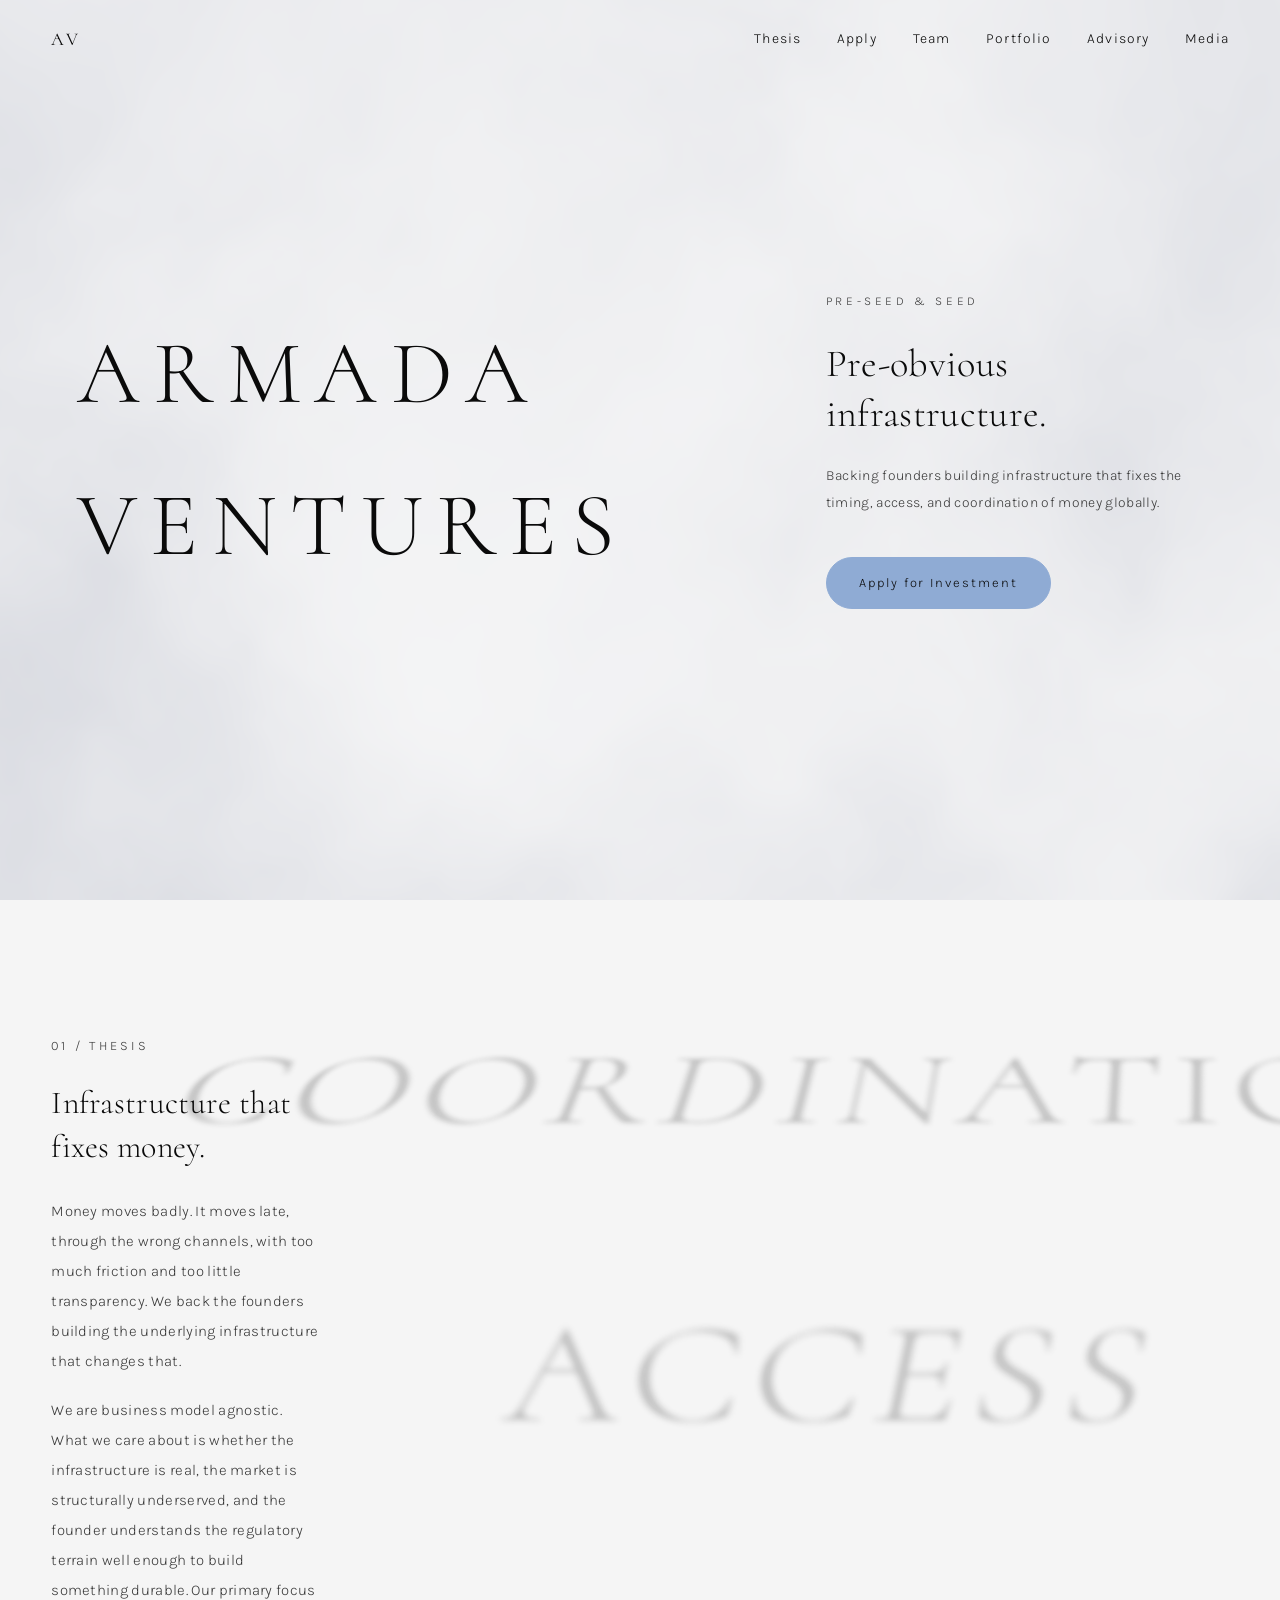
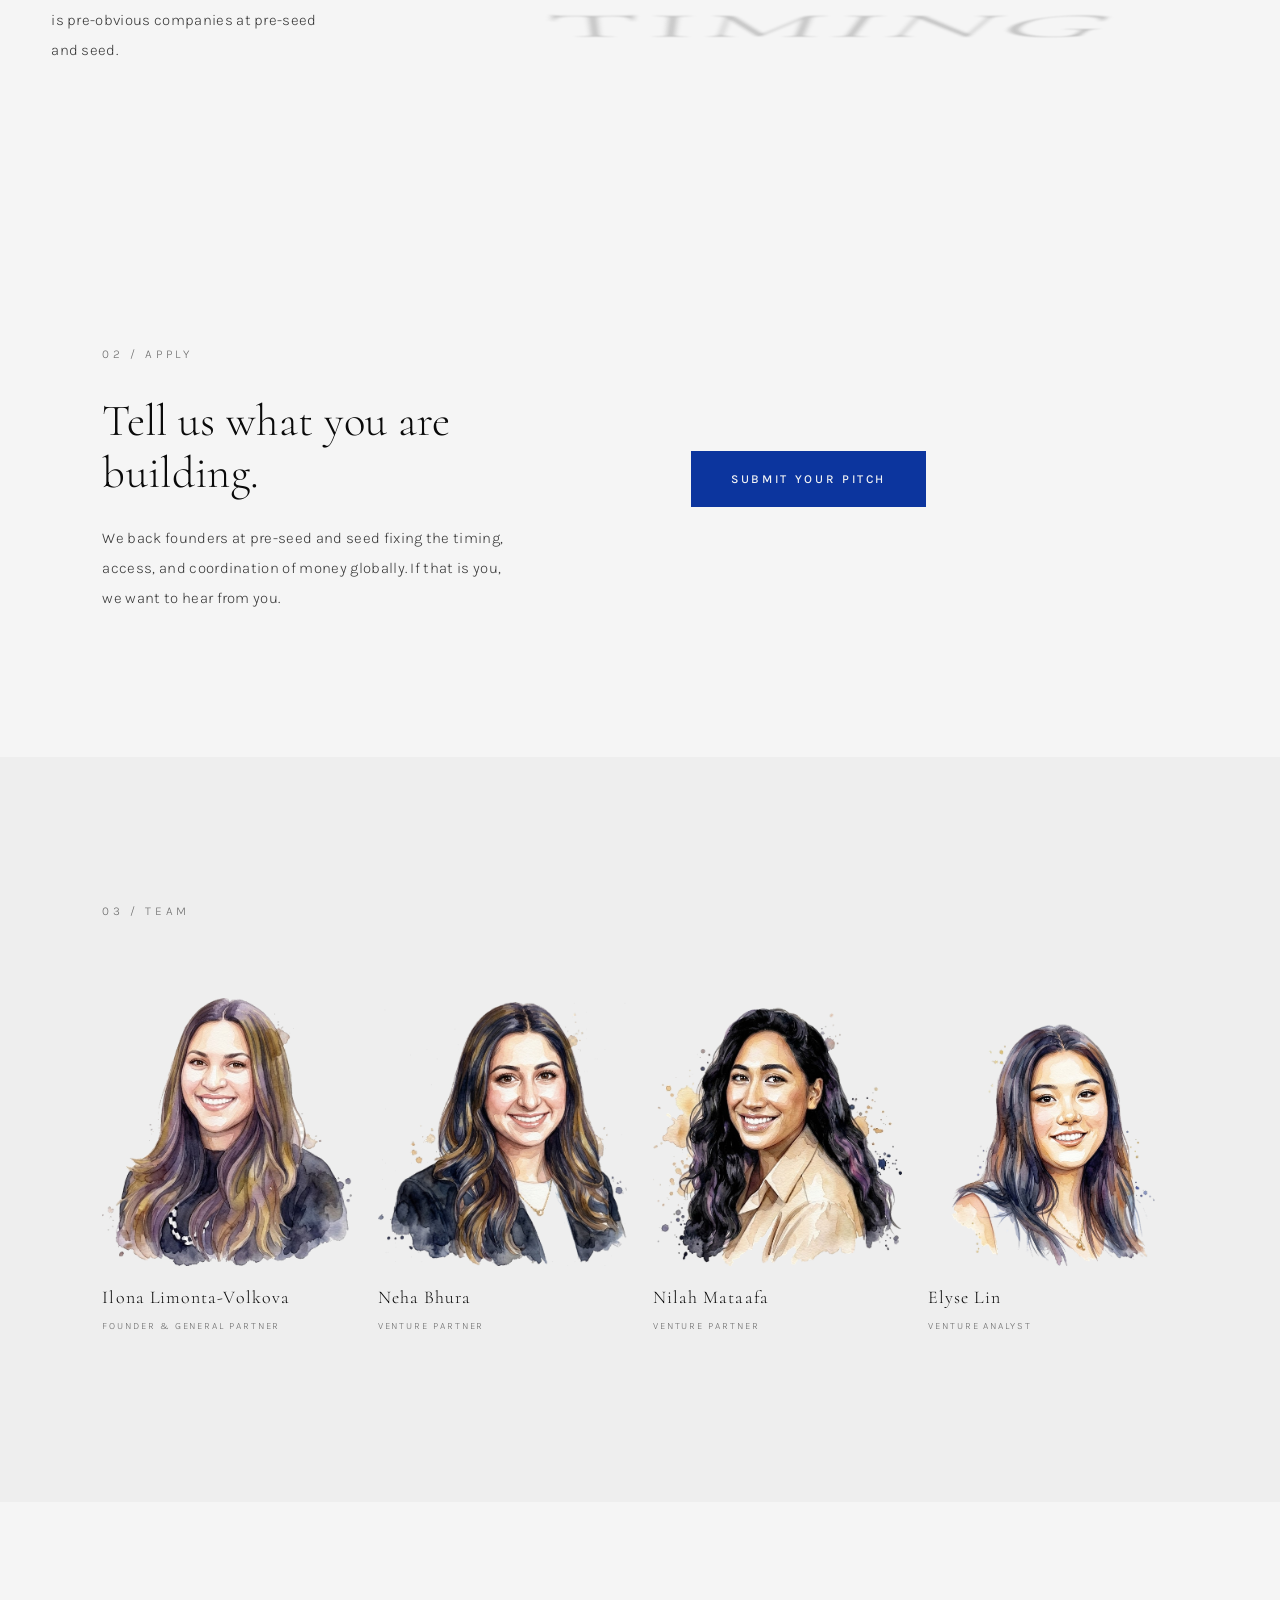
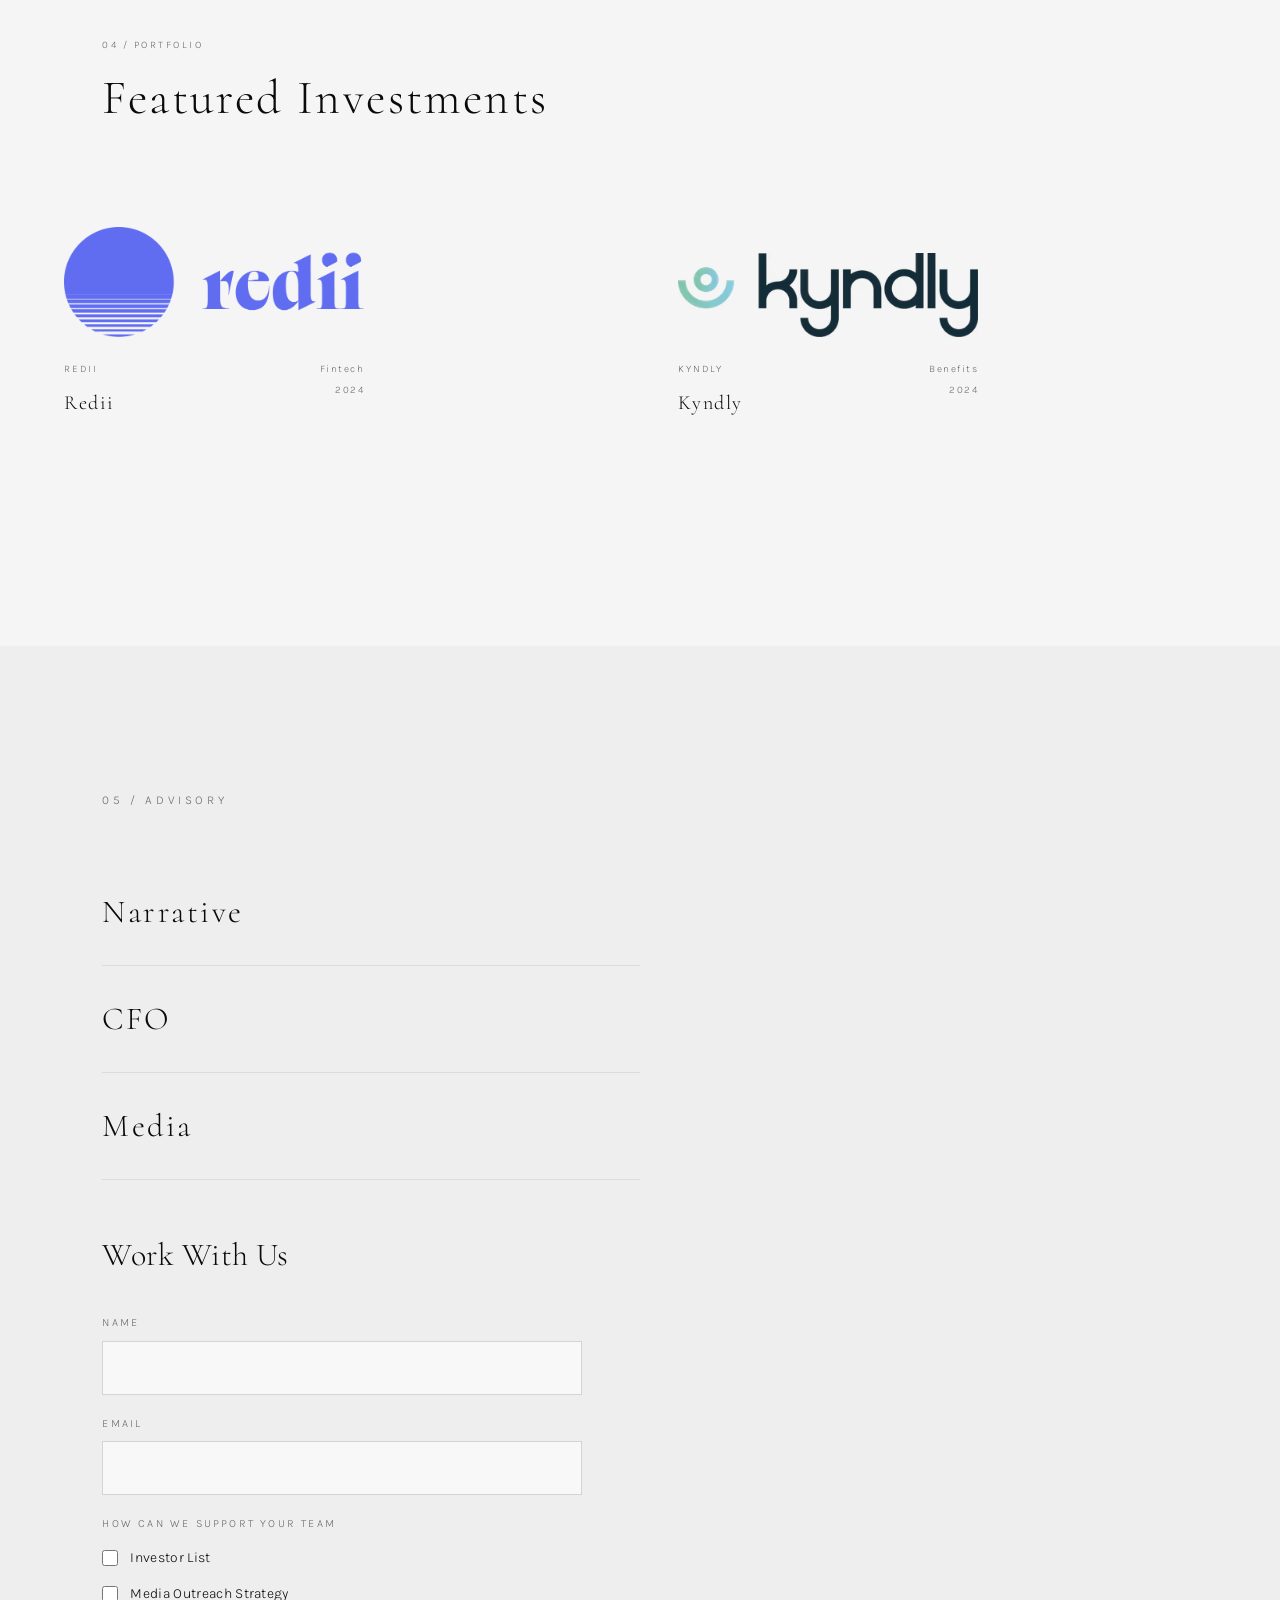
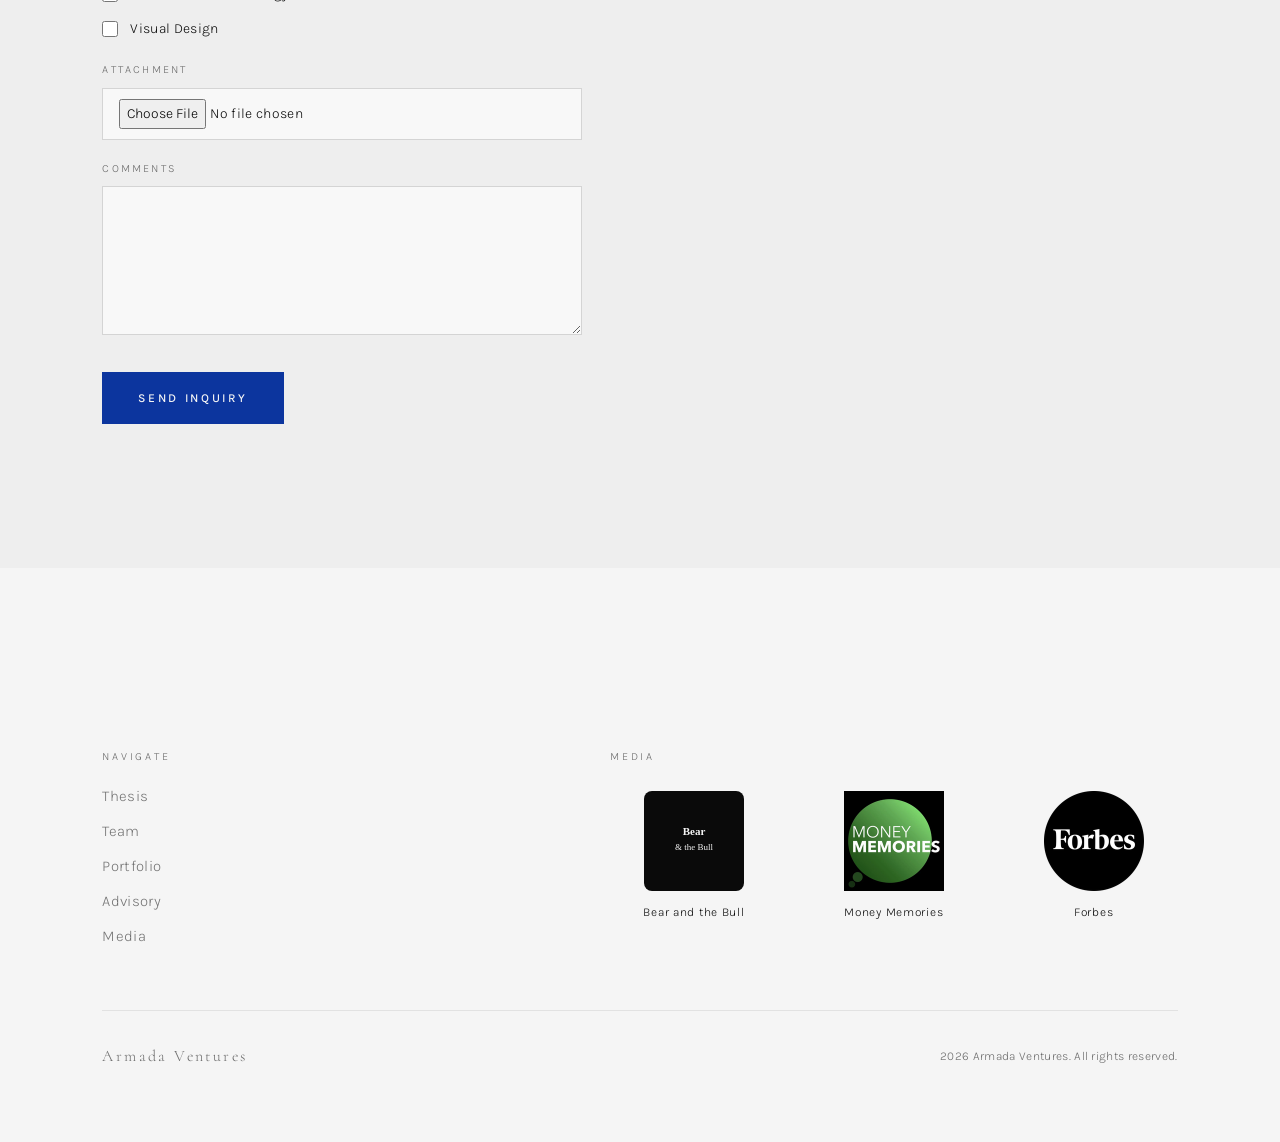
==== commit 1cf66722: "Fix advisory form file attachments via native FormSubmit upload." ====
--- a/index.html
+++ b/index.html
@@ -9,7 +9,7 @@
     <link rel="preconnect" href="https://fonts.gstatic.com" crossorigin />
     <link href="https://fonts.googleapis.com/css2?family=Cormorant:ital,wght@0,300;0,400;0,500;1,300;1,400&family=Karla:wght@300;400;500&display=swap" rel="stylesheet" />
     <link rel="icon" type="image/svg+xml" href="./favicon.svg" />
-    <script type="module" crossorigin src="./assets/index-DaObaW0g.js"></script>
+    <script type="module" crossorigin src="./assets/index-BkvD_QQx.js"></script>
     <link rel="stylesheet" crossorigin href="./assets/index-CjYTHCV4.css">
   </head>
   <body>
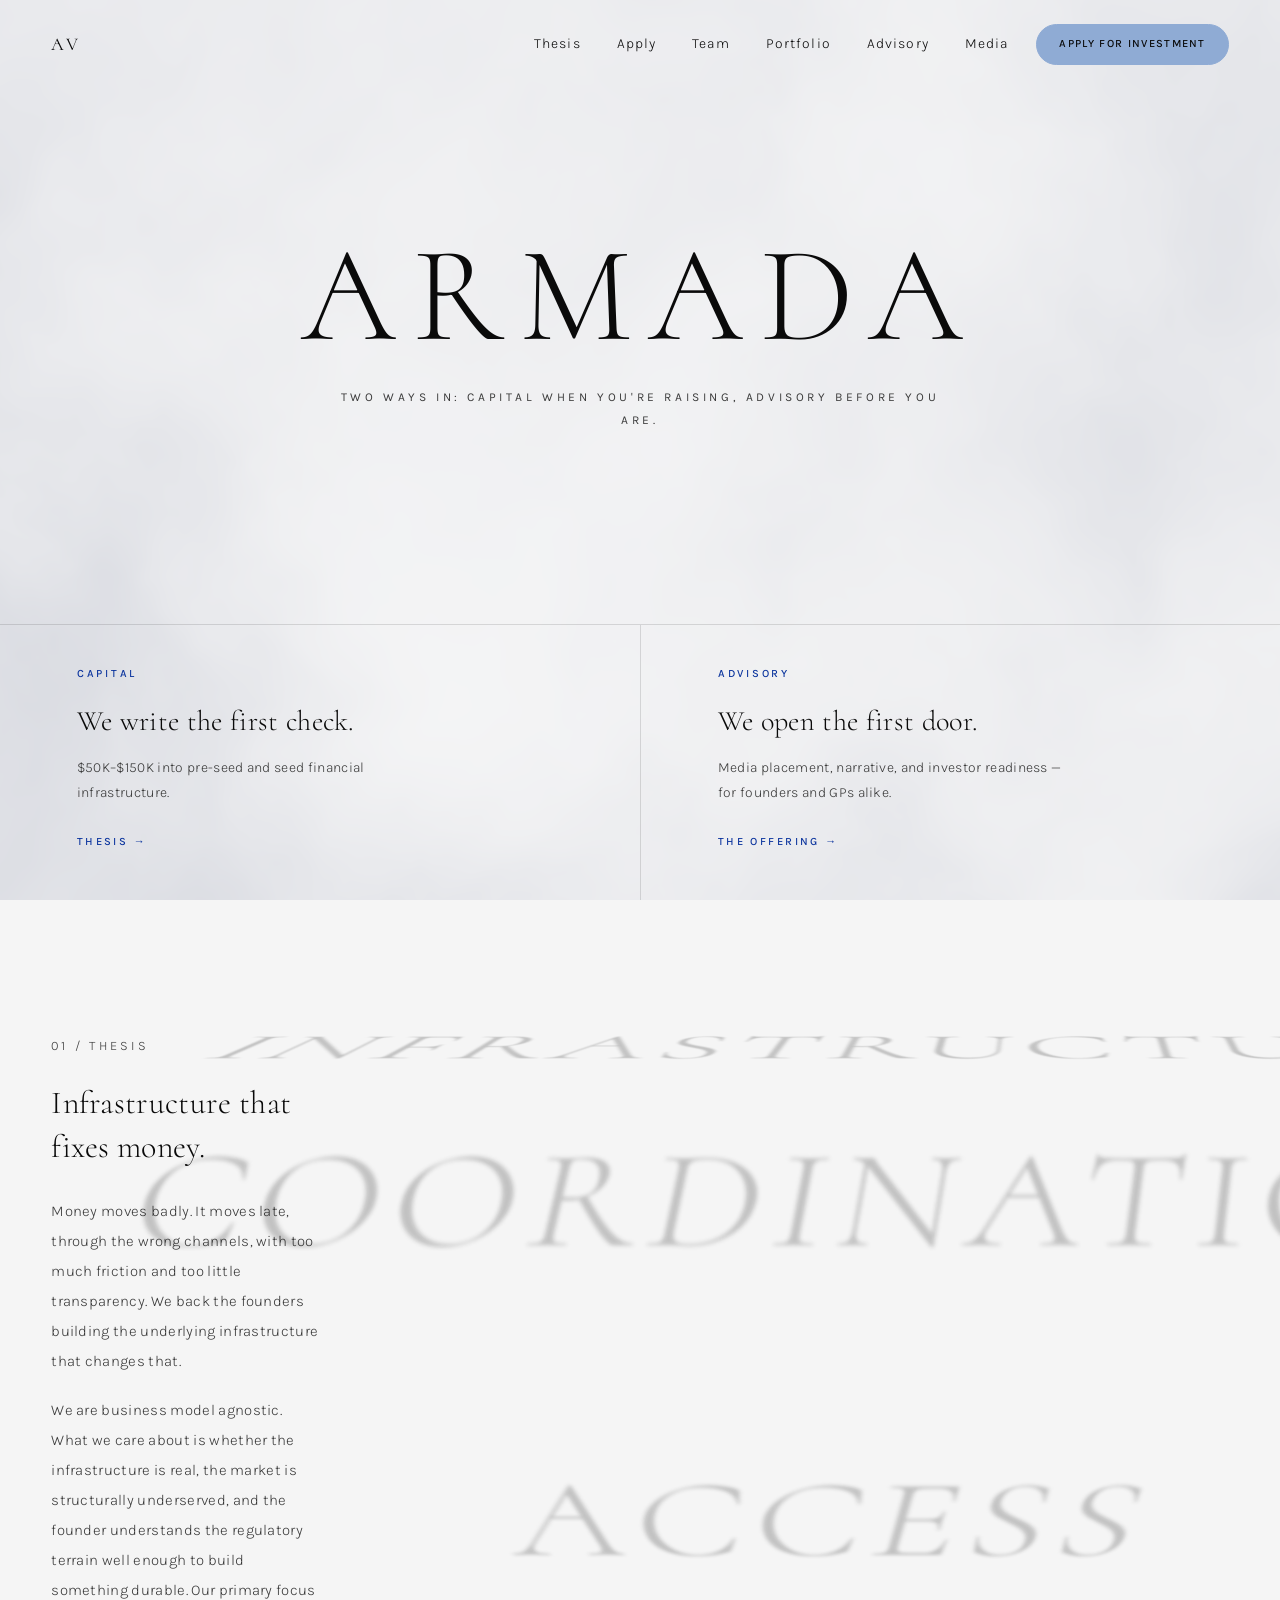
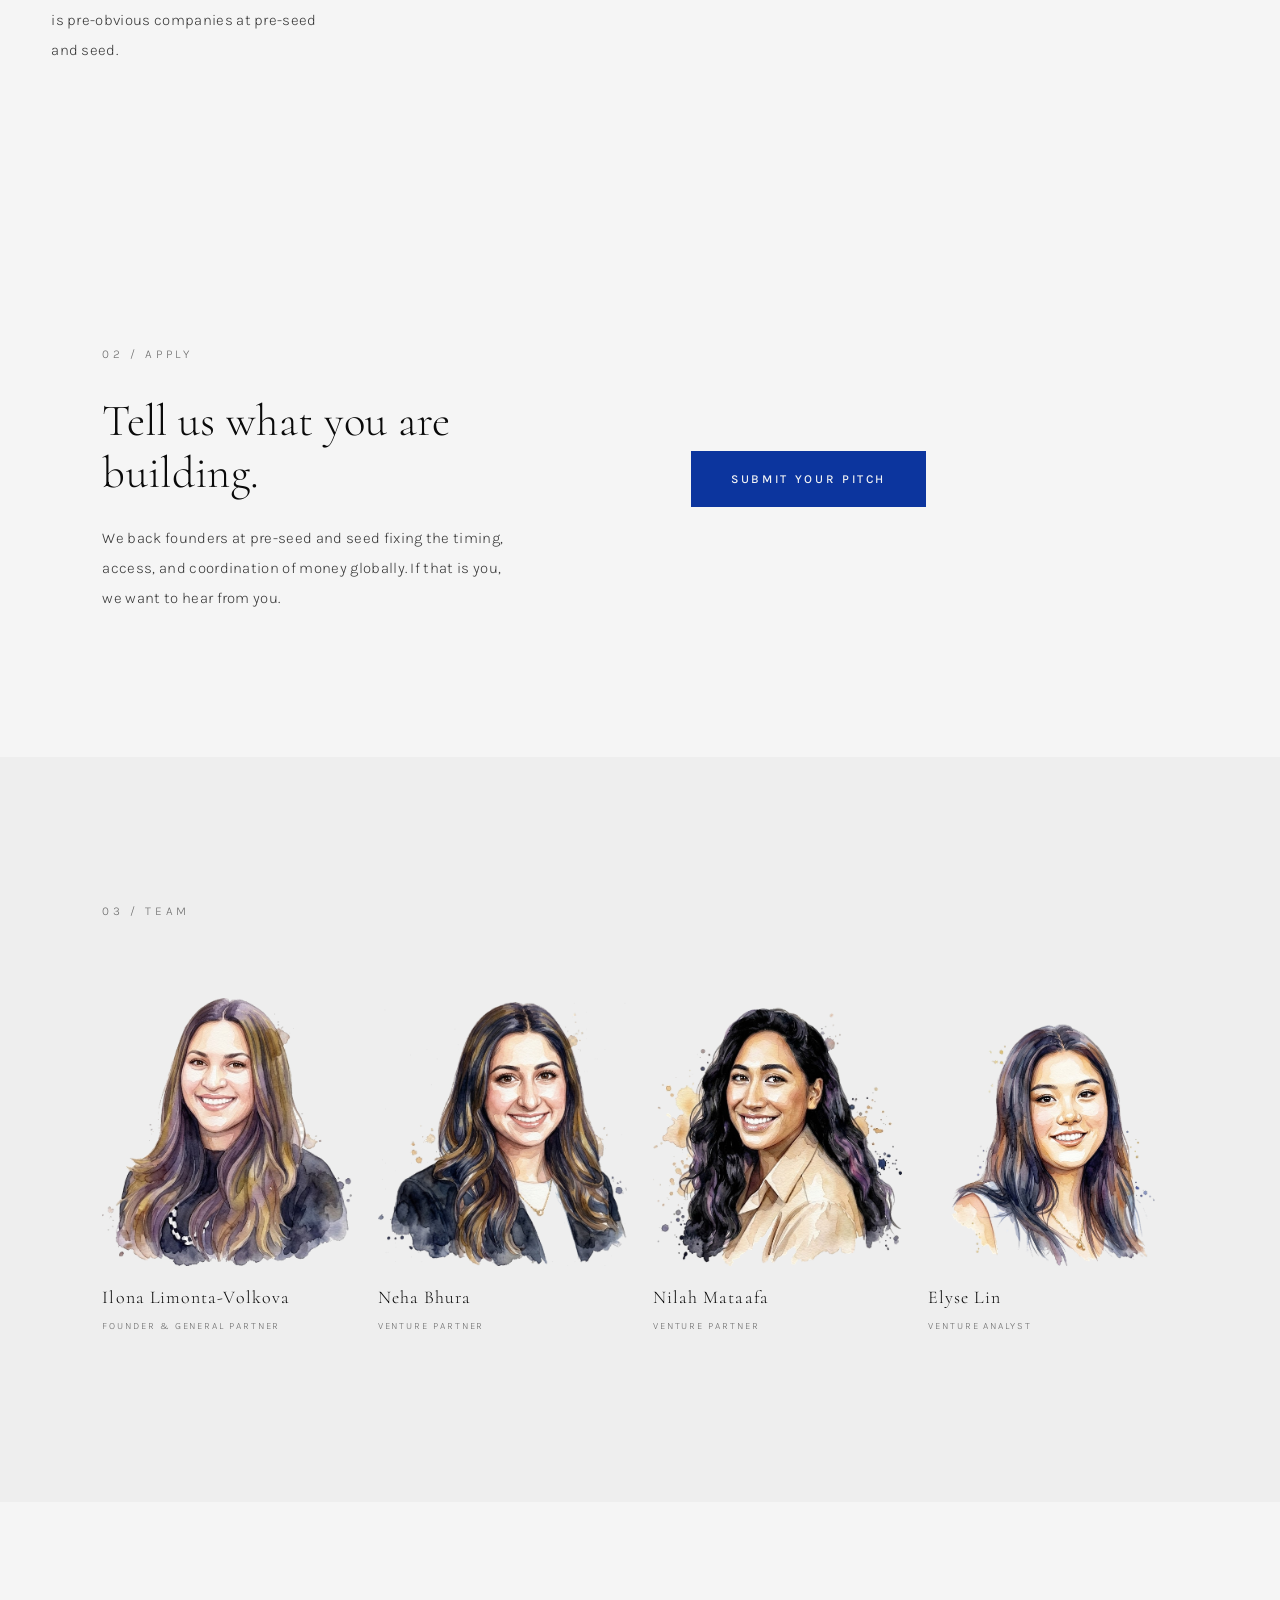
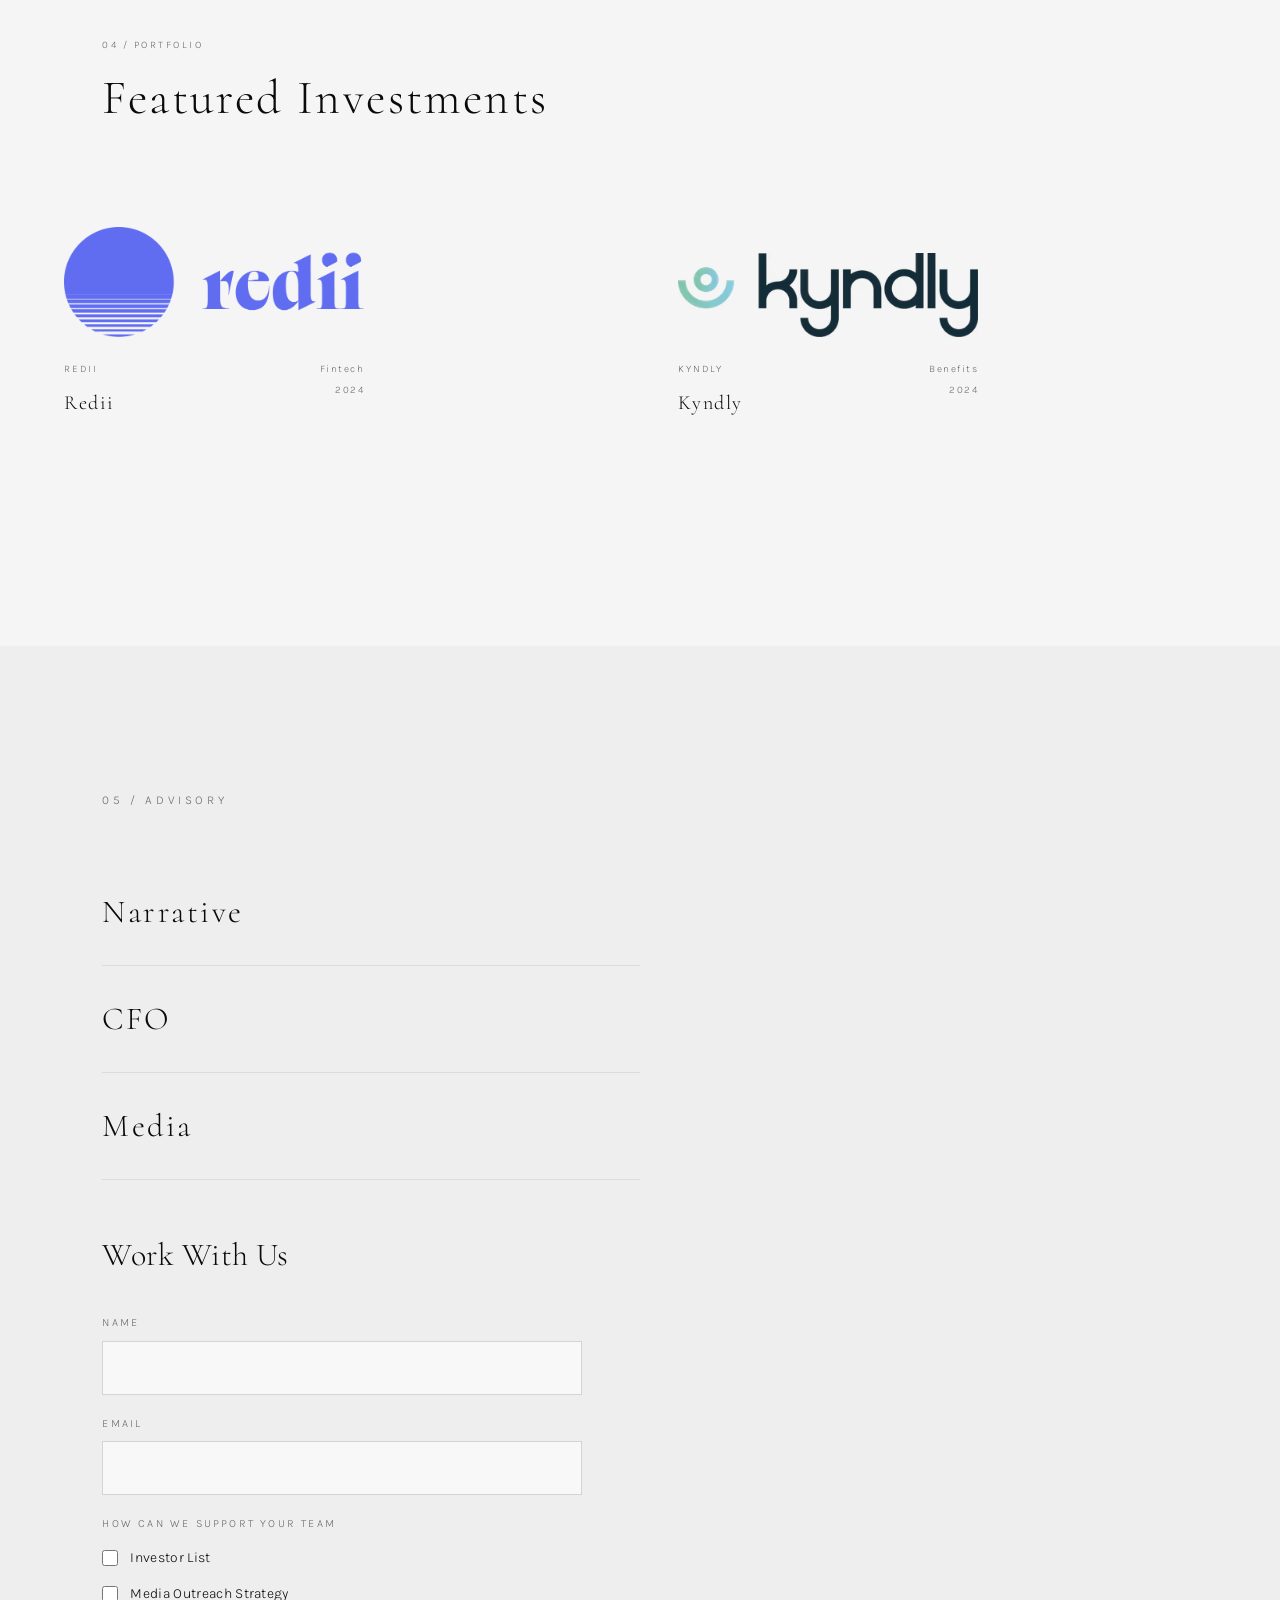
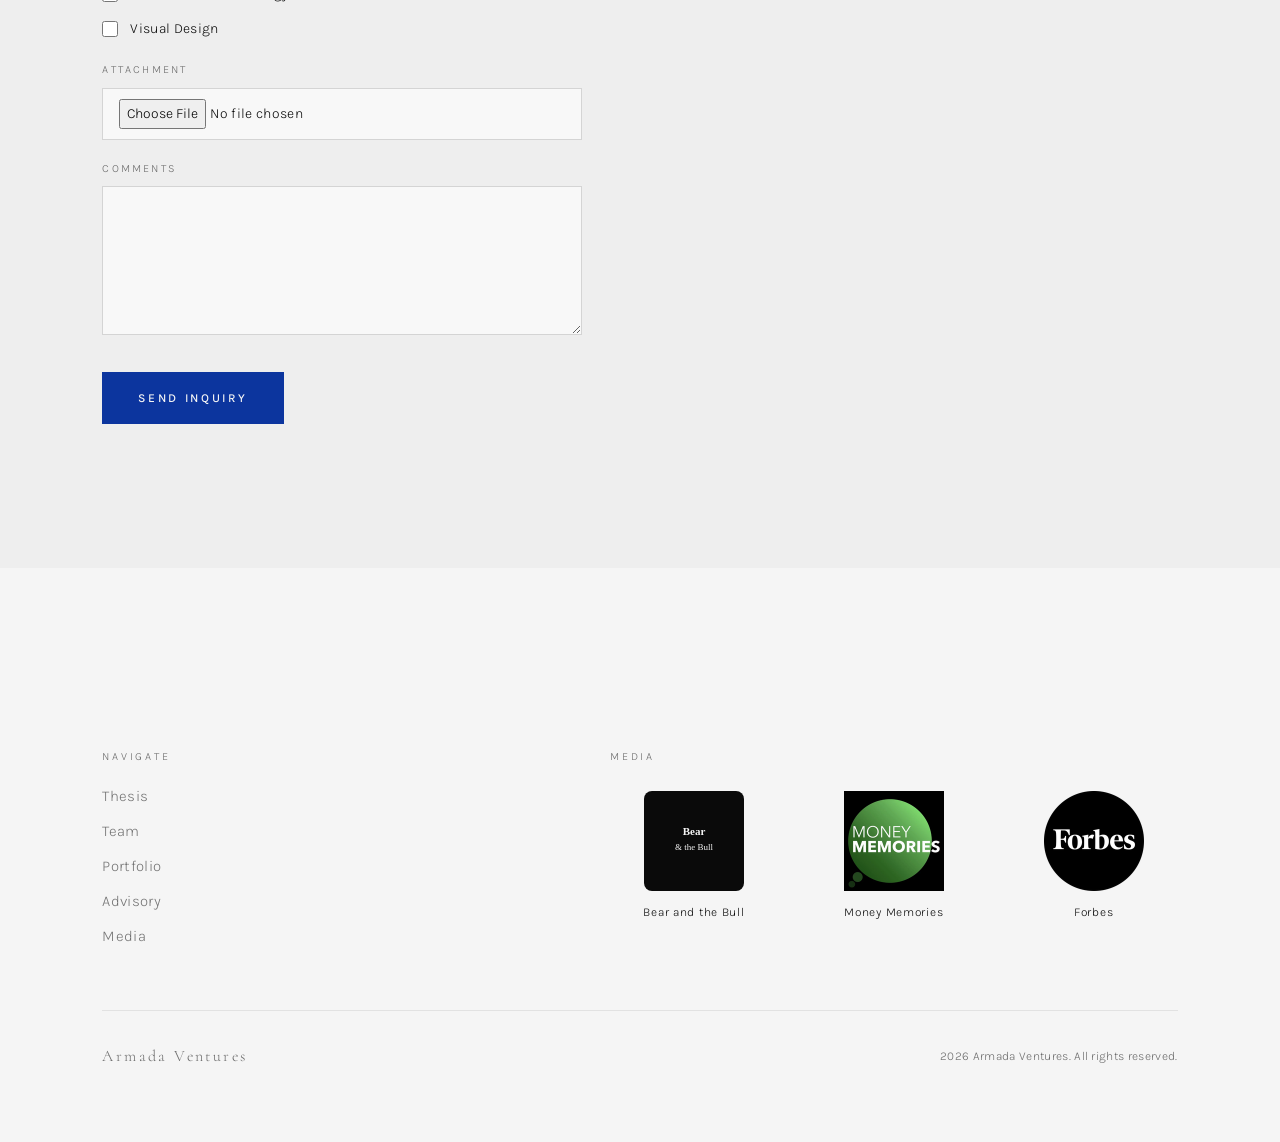
==== commit d04eeeb9: "Redesign hero layout and improve mobile responsiveness across the site." ====
--- a/index.html
+++ b/index.html
@@ -9,8 +9,8 @@
     <link rel="preconnect" href="https://fonts.gstatic.com" crossorigin />
     <link href="https://fonts.googleapis.com/css2?family=Cormorant:ital,wght@0,300;0,400;0,500;1,300;1,400&family=Karla:wght@300;400;500&display=swap" rel="stylesheet" />
     <link rel="icon" type="image/svg+xml" href="./favicon.svg" />
-    <script type="module" crossorigin src="./assets/index-BkvD_QQx.js"></script>
-    <link rel="stylesheet" crossorigin href="./assets/index-CjYTHCV4.css">
+    <script type="module" crossorigin src="./assets/index-BVkn56sh.js"></script>
+    <link rel="stylesheet" crossorigin href="./assets/index-Fy5Hj43k.css">
   </head>
   <body>
     <div id="root"></div>
--- a/assets/index-Fy5Hj43k.css
+++ b/assets/index-Fy5Hj43k.css
@@ -0,0 +1 @@
+*,:before,:after{--tw-border-spacing-x: 0;--tw-border-spacing-y: 0;--tw-translate-x: 0;--tw-translate-y: 0;--tw-rotate: 0;--tw-skew-x: 0;--tw-skew-y: 0;--tw-scale-x: 1;--tw-scale-y: 1;--tw-pan-x: ;--tw-pan-y: ;--tw-pinch-zoom: ;--tw-scroll-snap-strictness: proximity;--tw-gradient-from-position: ;--tw-gradient-via-position: ;--tw-gradient-to-position: ;--tw-ordinal: ;--tw-slashed-zero: ;--tw-numeric-figure: ;--tw-numeric-spacing: ;--tw-numeric-fraction: ;--tw-ring-inset: ;--tw-ring-offset-width: 0px;--tw-ring-offset-color: #fff;--tw-ring-color: rgb(59 130 246 / .5);--tw-ring-offset-shadow: 0 0 #0000;--tw-ring-shadow: 0 0 #0000;--tw-shadow: 0 0 #0000;--tw-shadow-colored: 0 0 #0000;--tw-blur: ;--tw-brightness: ;--tw-contrast: ;--tw-grayscale: ;--tw-hue-rotate: ;--tw-invert: ;--tw-saturate: ;--tw-sepia: ;--tw-drop-shadow: ;--tw-backdrop-blur: ;--tw-backdrop-brightness: ;--tw-backdrop-contrast: ;--tw-backdrop-grayscale: ;--tw-backdrop-hue-rotate: ;--tw-backdrop-invert: ;--tw-backdrop-opacity: ;--tw-backdrop-saturate: ;--tw-backdrop-sepia: ;--tw-contain-size: ;--tw-contain-layout: ;--tw-contain-paint: ;--tw-contain-style: }::backdrop{--tw-border-spacing-x: 0;--tw-border-spacing-y: 0;--tw-translate-x: 0;--tw-translate-y: 0;--tw-rotate: 0;--tw-skew-x: 0;--tw-skew-y: 0;--tw-scale-x: 1;--tw-scale-y: 1;--tw-pan-x: ;--tw-pan-y: ;--tw-pinch-zoom: ;--tw-scroll-snap-strictness: proximity;--tw-gradient-from-position: ;--tw-gradient-via-position: ;--tw-gradient-to-position: ;--tw-ordinal: ;--tw-slashed-zero: ;--tw-numeric-figure: ;--tw-numeric-spacing: ;--tw-numeric-fraction: ;--tw-ring-inset: ;--tw-ring-offset-width: 0px;--tw-ring-offset-color: #fff;--tw-ring-color: rgb(59 130 246 / .5);--tw-ring-offset-shadow: 0 0 #0000;--tw-ring-shadow: 0 0 #0000;--tw-shadow: 0 0 #0000;--tw-shadow-colored: 0 0 #0000;--tw-blur: ;--tw-brightness: ;--tw-contrast: ;--tw-grayscale: ;--tw-hue-rotate: ;--tw-invert: ;--tw-saturate: ;--tw-sepia: ;--tw-drop-shadow: ;--tw-backdrop-blur: ;--tw-backdrop-brightness: ;--tw-backdrop-contrast: ;--tw-backdrop-grayscale: ;--tw-backdrop-hue-rotate: ;--tw-backdrop-invert: ;--tw-backdrop-opacity: ;--tw-backdrop-saturate: ;--tw-backdrop-sepia: ;--tw-contain-size: ;--tw-contain-layout: ;--tw-contain-paint: ;--tw-contain-style: }*,:before,:after{box-sizing:border-box;border-width:0;border-style:solid;border-color:#e5e7eb}:before,:after{--tw-content: ""}html,:host{line-height:1.5;-webkit-text-size-adjust:100%;-moz-tab-size:4;-o-tab-size:4;tab-size:4;font-family:ui-sans-serif,system-ui,sans-serif,"Apple Color Emoji","Segoe UI Emoji",Segoe UI Symbol,"Noto Color Emoji";font-feature-settings:normal;font-variation-settings:normal;-webkit-tap-highlight-color:transparent}body{margin:0;line-height:inherit}hr{height:0;color:inherit;border-top-width:1px}abbr:where([title]){-webkit-text-decoration:underline dotted;text-decoration:underline dotted}h1,h2,h3,h4,h5,h6{font-size:inherit;font-weight:inherit}a{color:inherit;text-decoration:inherit}b,strong{font-weight:bolder}code,kbd,samp,pre{font-family:ui-monospace,SFMono-Regular,Menlo,Monaco,Consolas,Liberation Mono,Courier New,monospace;font-feature-settings:normal;font-variation-settings:normal;font-size:1em}small{font-size:80%}sub,sup{font-size:75%;line-height:0;position:relative;vertical-align:baseline}sub{bottom:-.25em}sup{top:-.5em}table{text-indent:0;border-color:inherit;border-collapse:collapse}button,input,optgroup,select,textarea{font-family:inherit;font-feature-settings:inherit;font-variation-settings:inherit;font-size:100%;font-weight:inherit;line-height:inherit;letter-spacing:inherit;color:inherit;margin:0;padding:0}button,select{text-transform:none}button,input:where([type=button]),input:where([type=reset]),input:where([type=submit]){-webkit-appearance:button;background-color:transparent;background-image:none}:-moz-focusring{outline:auto}:-moz-ui-invalid{box-shadow:none}progress{vertical-align:baseline}::-webkit-inner-spin-button,::-webkit-outer-spin-button{height:auto}[type=search]{-webkit-appearance:textfield;outline-offset:-2px}::-webkit-search-decoration{-webkit-appearance:none}::-webkit-file-upload-button{-webkit-appearance:button;font:inherit}summary{display:list-item}blockquote,dl,dd,h1,h2,h3,h4,h5,h6,hr,figure,p,pre{margin:0}fieldset{margin:0;padding:0}legend{padding:0}ol,ul,menu{list-style:none;margin:0;padding:0}dialog{padding:0}textarea{resize:vertical}input::-moz-placeholder,textarea::-moz-placeholder{opacity:1;color:#9ca3af}input::placeholder,textarea::placeholder{opacity:1;color:#9ca3af}button,[role=button]{cursor:pointer}:disabled{cursor:default}img,svg,video,canvas,audio,iframe,embed,object{display:block;vertical-align:middle}img,video{max-width:100%;height:auto}[hidden]:where(:not([hidden=until-found])){display:none}:root{--background: 0 0% 96%;--foreground: 0 0% 4%;--card: 0 0% 93%;--card-foreground: 0 0% 4%;--popover: 0 0% 96%;--popover-foreground: 0 0% 4%;--primary: 0 0% 4%;--primary-foreground: 0 0% 96%;--secondary: 0 0% 93%;--secondary-foreground: 0 0% 4%;--muted: 0 0% 93%;--muted-foreground: 0 0% 23%;--accent: 0 0% 93%;--accent-foreground: 0 0% 4%;--destructive: 0 84.2% 60.2%;--destructive-foreground: 0 0% 98%;--border: 0 0% 82%;--input: 0 0% 82%;--ring: 0 0% 4%;--radius: .625rem}html{scroll-behavior:auto}body{font-family:Karla,Helvetica Neue,Arial,sans-serif;background-color:#f5f5f5;color:#0a0a0a;overflow-x:hidden;-webkit-font-smoothing:antialiased;-moz-osx-font-smoothing:grayscale;font-weight:300;font-size:16px;line-height:1.7;letter-spacing:.02em}h1,h2,h3,h4,h5,h6{font-family:Cormorant,Georgia,serif;word-break:keep-all}.\!container{width:100%!important}.container{width:100%}@media(min-width:640px){.\!container{max-width:640px!important}.container{max-width:640px}}@media(min-width:768px){.\!container{max-width:768px!important}.container{max-width:768px}}@media(min-width:1024px){.\!container{max-width:1024px!important}.container{max-width:1024px}}@media(min-width:1280px){.\!container{max-width:1280px!important}.container{max-width:1280px}}@media(min-width:1536px){.\!container{max-width:1536px!important}.container{max-width:1536px}}.font-serif-display{font-family:Cormorant,Georgia,serif}.font-sans-body{font-family:Karla,Helvetica Neue,Arial,sans-serif}.section-pad{padding-left:8vw;padding-right:8vw}.hero-grid{flex:1 1 auto;display:flex;align-items:center;justify-content:center;padding:8vh 5vw 4vh;min-height:0}.hero-intro{display:flex;flex-direction:column;align-items:center;text-align:center;max-width:min(960px,92vw);margin:0 auto}.hero-wordmark{color:#0a0a0a;margin:0 0 clamp(1.25rem,2.5vh,2rem);line-height:1;text-align:center}.hero-wordmark-emphasis{font-size:clamp(4.25rem,11.05vw,8.5rem);font-weight:300;text-transform:uppercase;letter-spacing:.12em}.apply-grid{display:grid;grid-template-columns:1fr 1fr;gap:8vw;align-items:center}.team-grid{display:grid;grid-template-columns:repeat(4,minmax(0,1fr));gap:2vw;align-items:start}.gallery-grid{display:grid;grid-template-columns:repeat(2,minmax(0,1fr));gap:6vw;padding:0 5vw;align-items:stretch}.gallery-card{display:flex;flex-direction:column;align-items:flex-start;width:100%}.philosophy-layout{width:100%;min-height:100vh;background:transparent;display:flex}.philosophy-text-panel{flex:0 0 30%;position:relative}.philosophy-text-inner{position:sticky;top:0;height:100vh;display:flex;flex-direction:column;justify-content:center;padding:0 5vw 0 4vw}.philosophy-body{max-width:36rem}.philosophy-ring-panel{flex:0 0 70%;position:relative}.philosophy-ring-inner{position:sticky;top:0;width:100%;height:100vh;display:flex;align-items:center;justify-content:center;padding-top:6vh;perspective:1000px;perspective-origin:50% 55%}.philosophy-ring-word{display:inline-block;font-family:Cormorant,Georgia,serif;font-size:clamp(42px,8vw,100px);font-weight:300;color:#0a0a0a;letter-spacing:.06em;line-height:1.1;will-change:transform;opacity:.22}.hero-description-lead{margin:0;max-width:min(40rem,88vw);font-size:12px;letter-spacing:.3em;text-transform:uppercase;color:#3a3a3a;font-weight:400;line-height:1.9}.hero-split{display:grid;grid-template-columns:1fr 1fr;border-top:1px solid rgba(0,0,0,.12);margin-top:auto}.hero-split-col{padding:40px 6vw 48px;display:flex;flex-direction:column;align-items:flex-start;text-align:left}.hero-split-col+.hero-split-col{border-left:1px solid rgba(0,0,0,.12)}.hero-split-label{font-size:11px;letter-spacing:.25em;text-transform:uppercase;color:#0c359e;margin:0 0 20px;font-weight:500}.hero-split-heading{font-size:clamp(24px,2.2vw,32px);font-weight:300;line-height:1.25;color:#0a0a0a;margin:0 0 16px}.hero-split-description{font-size:14px;line-height:1.8;color:#3a3a3a;font-weight:300;margin:0 0 28px;max-width:360px}.hero-split-link{margin-top:auto;background:none;border:none;padding:0;font-size:11px;letter-spacing:.22em;text-transform:uppercase;color:#0c359e;cursor:pointer;font-weight:500;transition:opacity .2s ease}.hero-split-link:hover{opacity:.65}.mediums-layout{display:flex;padding:16vh 8vw 0;gap:8vw}.mediums-titles{flex:0 0 50%}.mediums-detail{flex:1 1 50%;display:flex;align-items:center;position:relative}.mediums-mobile-detail{display:none}.mediums-contact-wrap{padding:48px 8vw 16vh}.mediums-contact{max-width:480px}.section-header-mobile{padding-left:8vw;padding-right:8vw}.footer-vision{margin-left:0}.footer-links-grid{display:grid;grid-template-columns:minmax(160px,1fr) minmax(320px,1.4fr);gap:8vw;align-items:start;padding-bottom:60px;border-bottom:1px solid rgba(0,0,0,.08)}.footer-media-grid{display:grid;grid-template-columns:repeat(3,minmax(0,1fr));gap:32px;align-items:start}.footer-bottom{display:flex;align-items:center;justify-content:space-between;padding-top:32px}.detail-grid{display:grid;grid-template-columns:1.2fr 1fr;gap:6vw;padding:6vh 5vw 12vh;align-items:start}.nav-links-desktop{display:flex;gap:36px;align-items:center}.nav-right{display:flex;align-items:center;gap:28px}.nav-cta{text-transform:uppercase;font-weight:500}.nav-menu-toggle{display:none;background:none;border:none;color:#0a0a0a;font-size:13px;letter-spacing:.12em;text-transform:uppercase;cursor:pointer;padding:0}.nav-links-mobile{display:none}@media(max-width:1024px){.site-nav{padding:18px 5vw!important}.nav-right,.nav-links-desktop{display:none}.nav-menu-toggle{display:block}.nav-links-mobile{display:flex;flex-direction:column;align-items:center;gap:20px;position:fixed;inset:0;padding:calc(72px + 4vh) 6vw 40px;background:#f5f5f5f7;backdrop-filter:blur(16px);-webkit-backdrop-filter:blur(16px);z-index:99;overflow-y:auto}.nav-links-mobile.is-closed{display:none}}@media(max-width:767px){.hero-section{height:auto;min-height:100svh;overflow-x:hidden}.section-pad{padding-left:6vw;padding-right:6vw}.hero-grid{padding:calc(64px + 8vh) 5vw 4vh}.hero-intro{max-width:100%;width:100%}.hero-wordmark-emphasis{font-size:clamp(2.85rem,16vw,4.25rem);letter-spacing:.08em}.hero-wordmark{margin-bottom:clamp(.85rem,2vh,1.25rem)}.hero-description-lead{font-size:clamp(9px,2.6vw,11px);letter-spacing:clamp(.14em,.35vw,.22em);line-height:1.85;max-width:100%;padding:0 2vw;text-wrap:pretty;-webkit-hyphens:none;hyphens:none}.hero-split{grid-template-columns:1fr}.hero-split-col{padding:24px 5vw 28px;align-items:center;text-align:center}.hero-split-col+.hero-split-col{border-left:none;border-top:1px solid rgba(0,0,0,.12)}.hero-split-heading{font-size:clamp(20px,5.5vw,26px)}.hero-split-description{max-width:none;font-size:13px;line-height:1.75}.hero-split-link{align-self:center}.mediums-contact-wrap{padding:32px 6vw 12vh}.mediums-contact{max-width:none;width:100%;text-align:center}.mediums-contact form{width:100%}.mediums-contact form button{align-self:center!important;width:100%;max-width:320px}.apply-grid{grid-template-columns:1fr;gap:32px;text-align:center}.apply-grid>div{display:flex;flex-direction:column;align-items:center}.apply-grid p,.apply-grid h2{max-width:100%!important}.team-grid{grid-template-columns:repeat(2,minmax(0,1fr));gap:6vw;max-width:420px;margin:0 auto}#team>p{text-align:center}.team-grid .team-card{align-items:center;text-align:center}.team-grid .team-card h3{display:block}.gallery-grid{grid-template-columns:1fr;gap:48px;padding:0 6vw}.gallery-card{align-items:center;text-align:center}.gallery-card>div{margin:0 auto}.gallery-meta{flex-direction:column!important;align-items:center!important;gap:8px;text-align:center}.gallery-meta>div:last-child{text-align:center!important}.philosophy-layout{flex-direction:column;min-height:auto;gap:0}.philosophy-text-panel,.philosophy-ring-panel{flex:1 1 auto;width:100%}.philosophy-text-panel{position:relative;z-index:2}.philosophy-text-inner{position:relative!important;height:auto!important;padding:10vh 6vw 6vh!important;align-items:center;text-align:center;background:#f5f5f5}.philosophy-body{max-width:min(100%,22rem);margin-left:auto;margin-right:auto;text-wrap:pretty;text-align:left}.philosophy-ring-panel{overflow:hidden;margin-top:0;padding-top:0;border-top:1px solid rgba(0,0,0,.06);background:#f5f5f5;contain:paint;isolation:isolate}.philosophy-ring-inner{position:relative!important;height:42vh!important;min-height:220px;max-height:320px;padding-top:0!important;overflow:hidden;perspective:600px}.philosophy-ring-word{font-size:clamp(28px,10vw,48px)}.mediums-layout{flex-direction:column;padding:12vh 6vw 0;gap:32px}.mediums-titles,.mediums-detail{flex:1 1 auto;width:100%}.mediums-mobile-detail{display:block;text-align:center;padding:0 0 32px;border-bottom:1px solid rgba(0,0,0,.08)}.mediums-detail{display:none}.section-header-mobile{text-align:center;padding-left:6vw;padding-right:6vw}.footer-vision{margin-left:auto;margin-right:auto;text-align:center}.detail-grid article{text-align:center;margin:0 auto}.detail-grid article>div:last-of-type{align-items:center}.mediums-titles>p{text-align:center}.footer-links-grid{grid-template-columns:1fr;gap:48px;text-align:center}.footer-links-grid>div{display:flex;flex-direction:column;align-items:center}.footer-media-grid{grid-template-columns:1fr;gap:32px;max-width:200px;margin:0 auto}.footer-bottom{flex-direction:column;gap:12px;text-align:center}footer .section-pad{padding-top:12vh;padding-bottom:6vh}#apply>p:first-child,#apply h2{width:100%}.detail-grid{grid-template-columns:1fr;gap:40px;padding:4vh 6vw 10vh}.detail-grid img{max-width:280px;margin:0 auto}.detail-grid>div:last-child{position:relative!important;top:auto!important}}.sr-only{position:absolute;width:1px;height:1px;padding:0;margin:-1px;overflow:hidden;clip:rect(0,0,0,0);white-space:nowrap;border-width:0}.pointer-events-none{pointer-events:none}.visible{visibility:visible}.invisible{visibility:hidden}.fixed{position:fixed}.absolute{position:absolute}.relative{position:relative}.sticky{position:sticky}.inset-0{inset:0}.inset-x-0{left:0;right:0}.inset-y-0{top:0;bottom:0}.-bottom-12{bottom:-3rem}.-left-12{left:-3rem}.-right-12{right:-3rem}.-top-12{top:-3rem}.bottom-0{bottom:0}.left-0{left:0}.left-1\/2{left:50%}.left-2{left:.5rem}.left-\[50\%\]{left:50%}.right-0{right:0}.right-1{right:.25rem}.right-2{right:.5rem}.right-3{right:.75rem}.right-4{right:1rem}.top-0{top:0}.top-1\.5{top:.375rem}.top-1\/2{top:50%}.top-3\.5{top:.875rem}.top-4{top:1rem}.top-\[1px\]{top:1px}.top-\[50\%\]{top:50%}.top-\[60\%\]{top:60%}.top-full{top:100%}.isolate{isolation:isolate}.z-10{z-index:10}.z-20{z-index:20}.z-50{z-index:50}.z-\[1\]{z-index:1}.order-first{order:-9999}.order-last{order:9999}.col-start-2{grid-column-start:2}.row-span-2{grid-row:span 2 / span 2}.row-start-1{grid-row-start:1}.\!m-0{margin:0!important}.-mx-1{margin-left:-.25rem;margin-right:-.25rem}.-my-2{margin-top:-.5rem;margin-bottom:-.5rem}.mx-2{margin-left:.5rem;margin-right:.5rem}.mx-3\.5{margin-left:.875rem;margin-right:.875rem}.mx-auto{margin-left:auto;margin-right:auto}.my-0{margin-top:0;margin-bottom:0}.my-0\.5{margin-top:.125rem;margin-bottom:.125rem}.my-1{margin-top:.25rem;margin-bottom:.25rem}.-ml-4{margin-left:-1rem}.-mt-4{margin-top:-1rem}.mb-2{margin-bottom:.5rem}.mb-3{margin-bottom:.75rem}.ml-1{margin-left:.25rem}.ml-4{margin-left:1rem}.ml-auto{margin-left:auto}.mt-1\.5{margin-top:.375rem}.mt-2{margin-top:.5rem}.mt-4{margin-top:1rem}.mt-auto{margin-top:auto}.line-clamp-1{overflow:hidden;display:-webkit-box;-webkit-box-orient:vertical;-webkit-line-clamp:1}.line-clamp-2{overflow:hidden;display:-webkit-box;-webkit-box-orient:vertical;-webkit-line-clamp:2}.block{display:block}.inline-block{display:inline-block}.flex{display:flex}.inline-flex{display:inline-flex}.table{display:table}.table-caption{display:table-caption}.table-cell{display:table-cell}.table-row{display:table-row}.grid{display:grid}.hidden{display:none}.aspect-square{aspect-ratio:1 / 1}.aspect-video{aspect-ratio:16 / 9}.size-10{width:2.5rem;height:2.5rem}.size-2{width:.5rem;height:.5rem}.size-2\.5{width:.625rem;height:.625rem}.size-3{width:.75rem;height:.75rem}.size-3\.5{width:.875rem;height:.875rem}.size-4{width:1rem;height:1rem}.size-6{width:1.5rem;height:1.5rem}.size-7{width:1.75rem;height:1.75rem}.size-8{width:2rem;height:2rem}.size-9{width:2.25rem;height:2.25rem}.size-auto{width:auto;height:auto}.size-full{width:100%;height:100%}.h-1\.5{height:.375rem}.h-10{height:2.5rem}.h-12{height:3rem}.h-2{height:.5rem}.h-2\.5{height:.625rem}.h-4{height:1rem}.h-5{height:1.25rem}.h-6{height:1.5rem}.h-7{height:1.75rem}.h-8{height:2rem}.h-9{height:2.25rem}.h-\[1\.15rem\]{height:1.15rem}.h-\[calc\(100\%-1px\)\]{height:calc(100% - 1px)}.h-\[var\(--radix-navigation-menu-viewport-height\)\]{height:var(--radix-navigation-menu-viewport-height)}.h-\[var\(--radix-select-trigger-height\)\]{height:var(--radix-select-trigger-height)}.h-auto{height:auto}.h-full{height:100%}.h-px{height:1px}.h-svh{height:100svh}.max-h-\[300px\]{max-height:300px}.min-h-0{min-height:0px}.min-h-16{min-height:4rem}.min-h-4{min-height:1rem}.min-h-svh{min-height:100svh}.w-0{width:0px}.w-1{width:.25rem}.w-2{width:.5rem}.w-2\.5{width:.625rem}.w-3{width:.75rem}.w-3\/4{width:75%}.w-4{width:1rem}.w-5{width:1.25rem}.w-64{width:16rem}.w-72{width:18rem}.w-8{width:2rem}.w-9{width:2.25rem}.w-\[100px\]{width:100px}.w-auto{width:auto}.w-fit{width:-moz-fit-content;width:fit-content}.w-full{width:100%}.w-max{width:-moz-max-content;width:max-content}.w-px{width:1px}.min-w-0{min-width:0px}.min-w-10{min-width:2.5rem}.min-w-5{min-width:1.25rem}.min-w-8{min-width:2rem}.min-w-9{min-width:2.25rem}.min-w-\[12rem\]{min-width:12rem}.min-w-\[8rem\]{min-width:8rem}.min-w-\[var\(--radix-select-trigger-width\)\]{min-width:var(--radix-select-trigger-width)}.max-w-\[calc\(100\%-2rem\)\]{max-width:calc(100% - 2rem)}.max-w-max{max-width:-moz-max-content;max-width:max-content}.max-w-sm{max-width:24rem}.flex-1{flex:1 1 0%}.shrink-0{flex-shrink:0}.grow{flex-grow:1}.grow-0{flex-grow:0}.basis-full{flex-basis:100%}.caption-bottom{caption-side:bottom}.border-collapse{border-collapse:collapse}.-translate-x-1\/2{--tw-translate-x: -50%;transform:translate(var(--tw-translate-x),var(--tw-translate-y)) rotate(var(--tw-rotate)) skew(var(--tw-skew-x)) skewY(var(--tw-skew-y)) scaleX(var(--tw-scale-x)) scaleY(var(--tw-scale-y))}.-translate-x-px{--tw-translate-x: -1px;transform:translate(var(--tw-translate-x),var(--tw-translate-y)) rotate(var(--tw-rotate)) skew(var(--tw-skew-x)) skewY(var(--tw-skew-y)) scaleX(var(--tw-scale-x)) scaleY(var(--tw-scale-y))}.-translate-y-1\/2{--tw-translate-y: -50%;transform:translate(var(--tw-translate-x),var(--tw-translate-y)) rotate(var(--tw-rotate)) skew(var(--tw-skew-x)) skewY(var(--tw-skew-y)) scaleX(var(--tw-scale-x)) scaleY(var(--tw-scale-y))}.translate-x-\[-50\%\]{--tw-translate-x: -50%;transform:translate(var(--tw-translate-x),var(--tw-translate-y)) rotate(var(--tw-rotate)) skew(var(--tw-skew-x)) skewY(var(--tw-skew-y)) scaleX(var(--tw-scale-x)) scaleY(var(--tw-scale-y))}.translate-x-px{--tw-translate-x: 1px;transform:translate(var(--tw-translate-x),var(--tw-translate-y)) rotate(var(--tw-rotate)) skew(var(--tw-skew-x)) skewY(var(--tw-skew-y)) scaleX(var(--tw-scale-x)) scaleY(var(--tw-scale-y))}.translate-y-0\.5{--tw-translate-y: .125rem;transform:translate(var(--tw-translate-x),var(--tw-translate-y)) rotate(var(--tw-rotate)) skew(var(--tw-skew-x)) skewY(var(--tw-skew-y)) scaleX(var(--tw-scale-x)) scaleY(var(--tw-scale-y))}.translate-y-\[-50\%\]{--tw-translate-y: -50%;transform:translate(var(--tw-translate-x),var(--tw-translate-y)) rotate(var(--tw-rotate)) skew(var(--tw-skew-x)) skewY(var(--tw-skew-y)) scaleX(var(--tw-scale-x)) scaleY(var(--tw-scale-y))}.translate-y-\[calc\(-50\%_-_2px\)\]{--tw-translate-y: calc(-50% - 2px) ;transform:translate(var(--tw-translate-x),var(--tw-translate-y)) rotate(var(--tw-rotate)) skew(var(--tw-skew-x)) skewY(var(--tw-skew-y)) scaleX(var(--tw-scale-x)) scaleY(var(--tw-scale-y))}.rotate-45{--tw-rotate: 45deg;transform:translate(var(--tw-translate-x),var(--tw-translate-y)) rotate(var(--tw-rotate)) skew(var(--tw-skew-x)) skewY(var(--tw-skew-y)) scaleX(var(--tw-scale-x)) scaleY(var(--tw-scale-y))}.rotate-90{--tw-rotate: 90deg;transform:translate(var(--tw-translate-x),var(--tw-translate-y)) rotate(var(--tw-rotate)) skew(var(--tw-skew-x)) skewY(var(--tw-skew-y)) scaleX(var(--tw-scale-x)) scaleY(var(--tw-scale-y))}.transform{transform:translate(var(--tw-translate-x),var(--tw-translate-y)) rotate(var(--tw-rotate)) skew(var(--tw-skew-x)) skewY(var(--tw-skew-y)) scaleX(var(--tw-scale-x)) scaleY(var(--tw-scale-y))}@keyframes caret-blink{0%,70%,to{opacity:1}20%,50%{opacity:0}}.animate-caret-blink{animation:caret-blink 1.25s ease-out infinite}@keyframes pulse{50%{opacity:.5}}.animate-pulse{animation:pulse 2s cubic-bezier(.4,0,.6,1) infinite}@keyframes spin{to{transform:rotate(360deg)}}.animate-spin{animation:spin 1s linear infinite}.cursor-default{cursor:default}.cursor-text{cursor:text}.touch-none{touch-action:none}.select-none{-webkit-user-select:none;-moz-user-select:none;user-select:none}.resize-none{resize:none}.resize{resize:both}.scroll-my-1{scroll-margin-top:.25rem;scroll-margin-bottom:.25rem}.scroll-py-1{scroll-padding-top:.25rem;scroll-padding-bottom:.25rem}.list-disc{list-style-type:disc}.list-none{list-style-type:none}.auto-rows-min{grid-auto-rows:min-content}.grid-cols-\[0_1fr\]{grid-template-columns:0 1fr}.grid-rows-\[auto_auto\]{grid-template-rows:auto auto}.flex-row{flex-direction:row}.flex-col{flex-direction:column}.flex-col-reverse{flex-direction:column-reverse}.flex-wrap{flex-wrap:wrap}.place-content-center{place-content:center}.items-start{align-items:flex-start}.items-end{align-items:flex-end}.items-center{align-items:center}.items-stretch{align-items:stretch}.justify-start{justify-content:flex-start}.justify-center{justify-content:center}.justify-between{justify-content:space-between}.justify-items-start{justify-items:start}.gap-0\.5{gap:.125rem}.gap-1{gap:.25rem}.gap-1\.5{gap:.375rem}.gap-2{gap:.5rem}.gap-2\.5{gap:.625rem}.gap-3{gap:.75rem}.gap-4{gap:1rem}.gap-6{gap:1.5rem}.gap-7{gap:1.75rem}.gap-\[--spacing\(var\(--gap\)\)\]{gap:var(--spacing(var(--gap)))}.gap-y-0\.5{row-gap:.125rem}.self-start{align-self:flex-start}.self-stretch{align-self:stretch}.justify-self-end{justify-self:end}.overflow-auto{overflow:auto}.overflow-hidden{overflow:hidden}.overflow-x-auto{overflow-x:auto}.overflow-y-auto{overflow-y:auto}.overflow-x-hidden{overflow-x:hidden}.whitespace-nowrap{white-space:nowrap}.text-balance{text-wrap:balance}.break-words{overflow-wrap:break-word}.rounded-\[2px\]{border-radius:2px}.rounded-\[4px\]{border-radius:4px}.rounded-\[calc\(var\(--radius\)-5px\)\]{border-radius:calc(var(--radius) - 5px)}.rounded-\[inherit\]{border-radius:inherit}.rounded-full{border-radius:9999px}.rounded-lg{border-radius:var(--radius)}.rounded-md{border-radius:calc(var(--radius) - 2px)}.rounded-none{border-radius:0}.rounded-sm{border-radius:calc(var(--radius) - 4px)}.rounded-xl{border-radius:calc(var(--radius) + 4px)}.rounded-xs{border-radius:calc(var(--radius) - 6px)}.rounded-l-md{border-top-left-radius:calc(var(--radius) - 2px);border-bottom-left-radius:calc(var(--radius) - 2px)}.rounded-r-md{border-top-right-radius:calc(var(--radius) - 2px);border-bottom-right-radius:calc(var(--radius) - 2px)}.rounded-tl-sm{border-top-left-radius:calc(var(--radius) - 4px)}.border{border-width:1px}.border-0{border-width:0px}.border-\[1\.5px\]{border-width:1.5px}.border-y{border-top-width:1px;border-bottom-width:1px}.border-b{border-bottom-width:1px}.border-l{border-left-width:1px}.border-r{border-right-width:1px}.border-t{border-top-width:1px}.border-dashed{border-style:dashed}.border-border{border-color:hsl(var(--border))}.border-border\/50{border-color:hsl(var(--border) / .5)}.border-input{border-color:hsl(var(--input))}.border-primary{border-color:hsl(var(--primary))}.border-sidebar-border{border-color:hsl(var(--sidebar-border))}.border-transparent{border-color:transparent}.border-l-transparent{border-left-color:transparent}.border-t-transparent{border-top-color:transparent}.bg-accent{background-color:hsl(var(--accent))}.bg-background{background-color:hsl(var(--background))}.bg-black\/50{background-color:#00000080}.bg-border{background-color:hsl(var(--border))}.bg-card{background-color:hsl(var(--card))}.bg-destructive{--tw-bg-opacity: 1;background-color:hsl(var(--destructive) / var(--tw-bg-opacity, 1))}.bg-foreground{background-color:hsl(var(--foreground))}.bg-input{background-color:hsl(var(--input))}.bg-muted{background-color:hsl(var(--muted))}.bg-muted\/50{background-color:hsl(var(--muted) / .5)}.bg-popover{background-color:hsl(var(--popover))}.bg-primary{background-color:hsl(var(--primary))}.bg-primary\/20{background-color:hsl(var(--primary) / .2)}.bg-secondary{background-color:hsl(var(--secondary))}.bg-sidebar{background-color:hsl(var(--sidebar-background))}.bg-sidebar-border{background-color:hsl(var(--sidebar-border))}.bg-transparent{background-color:transparent}.bg-white{--tw-bg-opacity: 1;background-color:rgb(255 255 255 / var(--tw-bg-opacity, 1))}.fill-current{fill:currentColor}.fill-foreground{fill:hsl(var(--foreground))}.fill-primary{fill:hsl(var(--primary))}.p-0{padding:0}.p-1{padding:.25rem}.p-2{padding:.5rem}.p-3{padding:.75rem}.p-4{padding:1rem}.p-6{padding:1.5rem}.p-\[3px\]{padding:3px}.p-px{padding:1px}.px-1{padding-left:.25rem;padding-right:.25rem}.px-1\.5{padding-left:.375rem;padding-right:.375rem}.px-2{padding-left:.5rem;padding-right:.5rem}.px-2\.5{padding-left:.625rem;padding-right:.625rem}.px-3{padding-left:.75rem;padding-right:.75rem}.px-4{padding-left:1rem;padding-right:1rem}.px-6{padding-left:1.5rem;padding-right:1.5rem}.py-0\.5{padding-top:.125rem;padding-bottom:.125rem}.py-1{padding-top:.25rem;padding-bottom:.25rem}.py-1\.5{padding-top:.375rem;padding-bottom:.375rem}.py-2{padding-top:.5rem;padding-bottom:.5rem}.py-3{padding-top:.75rem;padding-bottom:.75rem}.py-4{padding-top:1rem;padding-bottom:1rem}.py-6{padding-top:1.5rem;padding-bottom:1.5rem}.pb-3{padding-bottom:.75rem}.pb-4{padding-bottom:1rem}.pl-2{padding-left:.5rem}.pl-3{padding-left:.75rem}.pl-4{padding-left:1rem}.pl-8{padding-left:2rem}.pr-1{padding-right:.25rem}.pr-2{padding-right:.5rem}.pr-2\.5{padding-right:.625rem}.pr-3{padding-right:.75rem}.pr-8{padding-right:2rem}.pt-0{padding-top:0}.pt-3{padding-top:.75rem}.pt-4{padding-top:1rem}.text-left{text-align:left}.text-center{text-align:center}.align-middle{vertical-align:middle}.font-mono{font-family:ui-monospace,SFMono-Regular,Menlo,Monaco,Consolas,Liberation Mono,Courier New,monospace}.font-sans{font-family:ui-sans-serif,system-ui,sans-serif,"Apple Color Emoji","Segoe UI Emoji",Segoe UI Symbol,"Noto Color Emoji"}.text-\[0\.8rem\]{font-size:.8rem}.text-base{font-size:1rem;line-height:1.5rem}.text-lg{font-size:1.125rem;line-height:1.75rem}.text-sm{font-size:.875rem;line-height:1.25rem}.text-sm\/relaxed{font-size:.875rem;line-height:1.625}.text-xs{font-size:.75rem;line-height:1rem}.font-medium{font-weight:500}.font-normal{font-weight:400}.font-semibold{font-weight:600}.uppercase{text-transform:uppercase}.italic{font-style:italic}.tabular-nums{--tw-numeric-spacing: tabular-nums;font-variant-numeric:var(--tw-ordinal) var(--tw-slashed-zero) var(--tw-numeric-figure) var(--tw-numeric-spacing) var(--tw-numeric-fraction)}.leading-none{line-height:1}.leading-normal{line-height:1.5}.leading-snug{line-height:1.375}.tracking-tight{letter-spacing:-.025em}.tracking-widest{letter-spacing:.1em}.text-accent-foreground{color:hsl(var(--accent-foreground))}.text-background{color:hsl(var(--background))}.text-card-foreground{color:hsl(var(--card-foreground))}.text-current{color:currentColor}.text-destructive{--tw-text-opacity: 1;color:hsl(var(--destructive) / var(--tw-text-opacity, 1))}.text-foreground{color:hsl(var(--foreground))}.text-muted-foreground{color:hsl(var(--muted-foreground))}.text-popover-foreground{color:hsl(var(--popover-foreground))}.text-primary{color:hsl(var(--primary))}.text-primary-foreground{color:hsl(var(--primary-foreground))}.text-secondary-foreground{color:hsl(var(--secondary-foreground))}.text-sidebar-foreground{color:hsl(var(--sidebar-foreground))}.text-sidebar-foreground\/70{color:hsl(var(--sidebar-foreground) / .7)}.text-white{--tw-text-opacity: 1;color:rgb(255 255 255 / var(--tw-text-opacity, 1))}.underline-offset-4{text-underline-offset:4px}.opacity-0{opacity:0}.opacity-50{opacity:.5}.opacity-70{opacity:.7}.shadow{--tw-shadow: 0 1px 3px 0 rgb(0 0 0 / .1), 0 1px 2px -1px rgb(0 0 0 / .1);--tw-shadow-colored: 0 1px 3px 0 var(--tw-shadow-color), 0 1px 2px -1px var(--tw-shadow-color);box-shadow:var(--tw-ring-offset-shadow, 0 0 #0000),var(--tw-ring-shadow, 0 0 #0000),var(--tw-shadow)}.shadow-\[0_0_0_1px_hsl\(var\(--sidebar-border\)\)\]{--tw-shadow: 0 0 0 1px hsl(var(--sidebar-border));--tw-shadow-colored: 0 0 0 1px var(--tw-shadow-color);box-shadow:var(--tw-ring-offset-shadow, 0 0 #0000),var(--tw-ring-shadow, 0 0 #0000),var(--tw-shadow)}.shadow-lg{--tw-shadow: 0 10px 15px -3px rgb(0 0 0 / .1), 0 4px 6px -4px rgb(0 0 0 / .1);--tw-shadow-colored: 0 10px 15px -3px var(--tw-shadow-color), 0 4px 6px -4px var(--tw-shadow-color);box-shadow:var(--tw-ring-offset-shadow, 0 0 #0000),var(--tw-ring-shadow, 0 0 #0000),var(--tw-shadow)}.shadow-md{--tw-shadow: 0 4px 6px -1px rgb(0 0 0 / .1), 0 2px 4px -2px rgb(0 0 0 / .1);--tw-shadow-colored: 0 4px 6px -1px var(--tw-shadow-color), 0 2px 4px -2px var(--tw-shadow-color);box-shadow:var(--tw-ring-offset-shadow, 0 0 #0000),var(--tw-ring-shadow, 0 0 #0000),var(--tw-shadow)}.shadow-none{--tw-shadow: 0 0 #0000;--tw-shadow-colored: 0 0 #0000;box-shadow:var(--tw-ring-offset-shadow, 0 0 #0000),var(--tw-ring-shadow, 0 0 #0000),var(--tw-shadow)}.shadow-sm{--tw-shadow: 0 1px 2px 0 rgb(0 0 0 / .05);--tw-shadow-colored: 0 1px 2px 0 var(--tw-shadow-color);box-shadow:var(--tw-ring-offset-shadow, 0 0 #0000),var(--tw-ring-shadow, 0 0 #0000),var(--tw-shadow)}.shadow-xl{--tw-shadow: 0 20px 25px -5px rgb(0 0 0 / .1), 0 8px 10px -6px rgb(0 0 0 / .1);--tw-shadow-colored: 0 20px 25px -5px var(--tw-shadow-color), 0 8px 10px -6px var(--tw-shadow-color);box-shadow:var(--tw-ring-offset-shadow, 0 0 #0000),var(--tw-ring-shadow, 0 0 #0000),var(--tw-shadow)}.shadow-xs{--tw-shadow: 0 1px 2px 0 rgb(0 0 0 / .05);--tw-shadow-colored: 0 1px 2px 0 var(--tw-shadow-color);box-shadow:var(--tw-ring-offset-shadow, 0 0 #0000),var(--tw-ring-shadow, 0 0 #0000),var(--tw-shadow)}.outline-none{outline:2px solid transparent;outline-offset:2px}.outline{outline-style:solid}.\!ring{--tw-ring-offset-shadow: var(--tw-ring-inset) 0 0 0 var(--tw-ring-offset-width) var(--tw-ring-offset-color) !important;--tw-ring-shadow: var(--tw-ring-inset) 0 0 0 calc(3px + var(--tw-ring-offset-width)) var(--tw-ring-color) !important;box-shadow:var(--tw-ring-offset-shadow),var(--tw-ring-shadow),var(--tw-shadow, 0 0 #0000)!important}.ring{--tw-ring-offset-shadow: var(--tw-ring-inset) 0 0 0 var(--tw-ring-offset-width) var(--tw-ring-offset-color);--tw-ring-shadow: var(--tw-ring-inset) 0 0 0 calc(3px + var(--tw-ring-offset-width)) var(--tw-ring-color);box-shadow:var(--tw-ring-offset-shadow),var(--tw-ring-shadow),var(--tw-shadow, 0 0 #0000)}.ring-0{--tw-ring-offset-shadow: var(--tw-ring-inset) 0 0 0 var(--tw-ring-offset-width) var(--tw-ring-offset-color);--tw-ring-shadow: var(--tw-ring-inset) 0 0 0 calc(0px + var(--tw-ring-offset-width)) var(--tw-ring-color);box-shadow:var(--tw-ring-offset-shadow),var(--tw-ring-shadow),var(--tw-shadow, 0 0 #0000)}.ring-ring\/50{--tw-ring-color: hsl(var(--ring) / .5)}.ring-sidebar-ring{--tw-ring-color: hsl(var(--sidebar-ring))}.ring-offset-background{--tw-ring-offset-color: hsl(var(--background))}.blur{--tw-blur: blur(8px);filter:var(--tw-blur) var(--tw-brightness) var(--tw-contrast) var(--tw-grayscale) var(--tw-hue-rotate) var(--tw-invert) var(--tw-saturate) var(--tw-sepia) var(--tw-drop-shadow)}.filter{filter:var(--tw-blur) var(--tw-brightness) var(--tw-contrast) var(--tw-grayscale) var(--tw-hue-rotate) var(--tw-invert) var(--tw-saturate) var(--tw-sepia) var(--tw-drop-shadow)}.transition{transition-property:color,background-color,border-color,text-decoration-color,fill,stroke,opacity,box-shadow,transform,filter,backdrop-filter;transition-timing-function:cubic-bezier(.4,0,.2,1);transition-duration:.15s}.transition-\[color\,box-shadow\]{transition-property:color,box-shadow;transition-timing-function:cubic-bezier(.4,0,.2,1);transition-duration:.15s}.transition-\[left\,right\,width\]{transition-property:left,right,width;transition-timing-function:cubic-bezier(.4,0,.2,1);transition-duration:.15s}.transition-\[margin\,opacity\]{transition-property:margin,opacity;transition-timing-function:cubic-bezier(.4,0,.2,1);transition-duration:.15s}.transition-\[width\,height\,padding\]{transition-property:width,height,padding;transition-timing-function:cubic-bezier(.4,0,.2,1);transition-duration:.15s}.transition-\[width\]{transition-property:width;transition-timing-function:cubic-bezier(.4,0,.2,1);transition-duration:.15s}.transition-all{transition-property:all;transition-timing-function:cubic-bezier(.4,0,.2,1);transition-duration:.15s}.transition-colors{transition-property:color,background-color,border-color,text-decoration-color,fill,stroke;transition-timing-function:cubic-bezier(.4,0,.2,1);transition-duration:.15s}.transition-none{transition-property:none}.transition-opacity{transition-property:opacity;transition-timing-function:cubic-bezier(.4,0,.2,1);transition-duration:.15s}.transition-shadow{transition-property:box-shadow;transition-timing-function:cubic-bezier(.4,0,.2,1);transition-duration:.15s}.transition-transform{transition-property:transform;transition-timing-function:cubic-bezier(.4,0,.2,1);transition-duration:.15s}.duration-100{transition-duration:.1s}.duration-1000{transition-duration:1s}.duration-200{transition-duration:.2s}.duration-300{transition-duration:.3s}.ease-in-out{transition-timing-function:cubic-bezier(.4,0,.2,1)}.ease-linear{transition-timing-function:linear}@keyframes enter{0%{opacity:var(--tw-enter-opacity, 1);transform:translate3d(var(--tw-enter-translate-x, 0),var(--tw-enter-translate-y, 0),0) scale3d(var(--tw-enter-scale, 1),var(--tw-enter-scale, 1),var(--tw-enter-scale, 1)) rotate(var(--tw-enter-rotate, 0))}}@keyframes exit{to{opacity:var(--tw-exit-opacity, 1);transform:translate3d(var(--tw-exit-translate-x, 0),var(--tw-exit-translate-y, 0),0) scale3d(var(--tw-exit-scale, 1),var(--tw-exit-scale, 1),var(--tw-exit-scale, 1)) rotate(var(--tw-exit-rotate, 0))}}.animate-in{animation-name:enter;animation-duration:.15s;--tw-enter-opacity: initial;--tw-enter-scale: initial;--tw-enter-rotate: initial;--tw-enter-translate-x: initial;--tw-enter-translate-y: initial}.fade-in-0{--tw-enter-opacity: 0}.zoom-in-95{--tw-enter-scale: .95}.duration-100{animation-duration:.1s}.duration-1000{animation-duration:1s}.duration-200{animation-duration:.2s}.duration-300{animation-duration:.3s}.ease-in-out{animation-timing-function:cubic-bezier(.4,0,.2,1)}.ease-linear{animation-timing-function:linear}.paused{animation-play-state:paused}.\[--cell-size\:--spacing\(8\)\]{--cell-size: var(--spacing(8))}.selection\:bg-primary *::-moz-selection{background-color:hsl(var(--primary))}.selection\:bg-primary *::selection{background-color:hsl(var(--primary))}.selection\:text-primary-foreground *::-moz-selection{color:hsl(var(--primary-foreground))}.selection\:text-primary-foreground *::selection{color:hsl(var(--primary-foreground))}.selection\:bg-primary::-moz-selection{background-color:hsl(var(--primary))}.selection\:bg-primary::selection{background-color:hsl(var(--primary))}.selection\:text-primary-foreground::-moz-selection{color:hsl(var(--primary-foreground))}.selection\:text-primary-foreground::selection{color:hsl(var(--primary-foreground))}.file\:inline-flex::file-selector-button{display:inline-flex}.file\:h-7::file-selector-button{height:1.75rem}.file\:border-0::file-selector-button{border-width:0px}.file\:bg-transparent::file-selector-button{background-color:transparent}.file\:text-sm::file-selector-button{font-size:.875rem;line-height:1.25rem}.file\:font-medium::file-selector-button{font-weight:500}.file\:text-foreground::file-selector-button{color:hsl(var(--foreground))}.placeholder\:text-muted-foreground::-moz-placeholder{color:hsl(var(--muted-foreground))}.placeholder\:text-muted-foreground::placeholder{color:hsl(var(--muted-foreground))}.after\:absolute:after{content:var(--tw-content);position:absolute}.after\:-inset-2:after{content:var(--tw-content);inset:-.5rem}.after\:inset-y-0:after{content:var(--tw-content);top:0;bottom:0}.after\:left-1\/2:after{content:var(--tw-content);left:50%}.after\:w-1:after{content:var(--tw-content);width:.25rem}.after\:w-\[2px\]:after{content:var(--tw-content);width:2px}.after\:-translate-x-1\/2:after{content:var(--tw-content);--tw-translate-x: -50%;transform:translate(var(--tw-translate-x),var(--tw-translate-y)) rotate(var(--tw-rotate)) skew(var(--tw-skew-x)) skewY(var(--tw-skew-y)) scaleX(var(--tw-scale-x)) scaleY(var(--tw-scale-y))}.first\:rounded-l-md:first-child{border-top-left-radius:calc(var(--radius) - 2px);border-bottom-left-radius:calc(var(--radius) - 2px)}.first\:border-l:first-child{border-left-width:1px}.last\:mt-0:last-child{margin-top:0}.last\:rounded-r-md:last-child{border-top-right-radius:calc(var(--radius) - 2px);border-bottom-right-radius:calc(var(--radius) - 2px)}.last\:border-b-0:last-child{border-bottom-width:0px}.hover\:bg-accent:hover{background-color:hsl(var(--accent))}.hover\:bg-destructive\/90:hover{background-color:hsl(var(--destructive) / .9)}.hover\:bg-muted:hover{background-color:hsl(var(--muted))}.hover\:bg-muted\/50:hover{background-color:hsl(var(--muted) / .5)}.hover\:bg-primary\/90:hover{background-color:hsl(var(--primary) / .9)}.hover\:bg-secondary\/80:hover{background-color:hsl(var(--secondary) / .8)}.hover\:bg-sidebar-accent:hover{background-color:hsl(var(--sidebar-accent))}.hover\:text-accent-foreground:hover{color:hsl(var(--accent-foreground))}.hover\:text-foreground:hover{color:hsl(var(--foreground))}.hover\:text-muted-foreground:hover{color:hsl(var(--muted-foreground))}.hover\:text-sidebar-accent-foreground:hover{color:hsl(var(--sidebar-accent-foreground))}.hover\:underline:hover{text-decoration-line:underline}.hover\:opacity-100:hover{opacity:1}.hover\:shadow-\[0_0_0_1px_hsl\(var\(--sidebar-accent\)\)\]:hover{--tw-shadow: 0 0 0 1px hsl(var(--sidebar-accent));--tw-shadow-colored: 0 0 0 1px var(--tw-shadow-color);box-shadow:var(--tw-ring-offset-shadow, 0 0 #0000),var(--tw-ring-shadow, 0 0 #0000),var(--tw-shadow)}.hover\:ring-4:hover{--tw-ring-offset-shadow: var(--tw-ring-inset) 0 0 0 var(--tw-ring-offset-width) var(--tw-ring-offset-color);--tw-ring-shadow: var(--tw-ring-inset) 0 0 0 calc(4px + var(--tw-ring-offset-width)) var(--tw-ring-color);box-shadow:var(--tw-ring-offset-shadow),var(--tw-ring-shadow),var(--tw-shadow, 0 0 #0000)}.hover\:after\:bg-sidebar-border:hover:after{content:var(--tw-content);background-color:hsl(var(--sidebar-border))}.focus\:z-10:focus{z-index:10}.focus\:bg-accent:focus{background-color:hsl(var(--accent))}.focus\:text-accent-foreground:focus{color:hsl(var(--accent-foreground))}.focus\:ring-2:focus{--tw-ring-offset-shadow: var(--tw-ring-inset) 0 0 0 var(--tw-ring-offset-width) var(--tw-ring-offset-color);--tw-ring-shadow: var(--tw-ring-inset) 0 0 0 calc(2px + var(--tw-ring-offset-width)) var(--tw-ring-color);box-shadow:var(--tw-ring-offset-shadow),var(--tw-ring-shadow),var(--tw-shadow, 0 0 #0000)}.focus\:ring-ring:focus{--tw-ring-color: hsl(var(--ring))}.focus\:ring-offset-2:focus{--tw-ring-offset-width: 2px}.focus-visible\:z-10:focus-visible{z-index:10}.focus-visible\:border-ring:focus-visible{border-color:hsl(var(--ring))}.focus-visible\:outline-1:focus-visible{outline-width:1px}.focus-visible\:outline-ring:focus-visible{outline-color:hsl(var(--ring))}.focus-visible\:ring-0:focus-visible{--tw-ring-offset-shadow: var(--tw-ring-inset) 0 0 0 var(--tw-ring-offset-width) var(--tw-ring-offset-color);--tw-ring-shadow: var(--tw-ring-inset) 0 0 0 calc(0px + var(--tw-ring-offset-width)) var(--tw-ring-color);box-shadow:var(--tw-ring-offset-shadow),var(--tw-ring-shadow),var(--tw-shadow, 0 0 #0000)}.focus-visible\:ring-1:focus-visible{--tw-ring-offset-shadow: var(--tw-ring-inset) 0 0 0 var(--tw-ring-offset-width) var(--tw-ring-offset-color);--tw-ring-shadow: var(--tw-ring-inset) 0 0 0 calc(1px + var(--tw-ring-offset-width)) var(--tw-ring-color);box-shadow:var(--tw-ring-offset-shadow),var(--tw-ring-shadow),var(--tw-shadow, 0 0 #0000)}.focus-visible\:ring-2:focus-visible{--tw-ring-offset-shadow: var(--tw-ring-inset) 0 0 0 var(--tw-ring-offset-width) var(--tw-ring-offset-color);--tw-ring-shadow: var(--tw-ring-inset) 0 0 0 calc(2px + var(--tw-ring-offset-width)) var(--tw-ring-color);box-shadow:var(--tw-ring-offset-shadow),var(--tw-ring-shadow),var(--tw-shadow, 0 0 #0000)}.focus-visible\:ring-4:focus-visible{--tw-ring-offset-shadow: var(--tw-ring-inset) 0 0 0 var(--tw-ring-offset-width) var(--tw-ring-offset-color);--tw-ring-shadow: var(--tw-ring-inset) 0 0 0 calc(4px + var(--tw-ring-offset-width)) var(--tw-ring-color);box-shadow:var(--tw-ring-offset-shadow),var(--tw-ring-shadow),var(--tw-shadow, 0 0 #0000)}.focus-visible\:ring-\[3px\]:focus-visible{--tw-ring-offset-shadow: var(--tw-ring-inset) 0 0 0 var(--tw-ring-offset-width) var(--tw-ring-offset-color);--tw-ring-shadow: var(--tw-ring-inset) 0 0 0 calc(3px + var(--tw-ring-offset-width)) var(--tw-ring-color);box-shadow:var(--tw-ring-offset-shadow),var(--tw-ring-shadow),var(--tw-shadow, 0 0 #0000)}.focus-visible\:ring-destructive\/20:focus-visible{--tw-ring-color: hsl(var(--destructive) / .2)}.focus-visible\:ring-ring:focus-visible{--tw-ring-color: hsl(var(--ring))}.focus-visible\:ring-ring\/50:focus-visible{--tw-ring-color: hsl(var(--ring) / .5)}.focus-visible\:ring-offset-1:focus-visible{--tw-ring-offset-width: 1px}.active\:bg-sidebar-accent:active{background-color:hsl(var(--sidebar-accent))}.active\:text-sidebar-accent-foreground:active{color:hsl(var(--sidebar-accent-foreground))}.disabled\:pointer-events-none:disabled{pointer-events:none}.disabled\:cursor-not-allowed:disabled{cursor:not-allowed}.disabled\:opacity-50:disabled{opacity:.5}.group\/menu-item:focus-within .group-focus-within\/menu-item\:opacity-100{opacity:1}.group\/menu-item:hover .group-hover\/menu-item\:opacity-100{opacity:1}.peer\/menu-button:hover~.peer-hover\/menu-button\:text-sidebar-accent-foreground{color:hsl(var(--sidebar-accent-foreground))}.peer:disabled~.peer-disabled\:cursor-not-allowed{cursor:not-allowed}.peer:disabled~.peer-disabled\:opacity-50{opacity:.5}.has-\[\>button\]\:ml-\[-0\.45rem\]:has(>button){margin-left:-.45rem}.has-\[\>button\]\:mr-\[-0\.45rem\]:has(>button){margin-right:-.45rem}.has-\[\>kbd\]\:ml-\[-0\.35rem\]:has(>kbd){margin-left:-.35rem}.has-\[\>kbd\]\:mr-\[-0\.35rem\]:has(>kbd){margin-right:-.35rem}.has-\[\>\[data-align\=block-end\]\]\:h-auto:has(>[data-align=block-end]){height:auto}.has-\[\>\[data-align\=block-start\]\]\:h-auto:has(>[data-align=block-start]){height:auto}.has-\[\>textarea\]\:h-auto:has(>textarea){height:auto}.has-\[\>\[data-slot\=field\]\]\:w-full:has(>[data-slot=field]){width:100%}.has-\[\>svg\]\:grid-cols-\[calc\(var\(--spacing\)\*4\)_1fr\]:has(>svg){grid-template-columns:calc(var(--spacing) * 4) 1fr}.has-\[\>\[data-align\=block-end\]\]\:flex-col:has(>[data-align=block-end]){flex-direction:column}.has-\[\>\[data-align\=block-start\]\]\:flex-col:has(>[data-align=block-start]){flex-direction:column}.has-\[\>\[data-slot\=field\]\]\:flex-col:has(>[data-slot=field]){flex-direction:column}.has-\[\>\[data-slot\=field-content\]\]\:items-start:has(>[data-slot=field-content]){align-items:flex-start}.has-\[\>\[data-slot\=button-group\]\]\:gap-2:has(>[data-slot=button-group]){gap:.5rem}.has-\[\>\[data-slot\=checkbox-group\]\]\:gap-3:has(>[data-slot=checkbox-group]){gap:.75rem}.has-\[\>\[data-slot\=radio-group\]\]\:gap-3:has(>[data-slot=radio-group]){gap:.75rem}.has-\[\>svg\]\:gap-x-3:has(>svg){-moz-column-gap:.75rem;column-gap:.75rem}.has-\[\>\[data-slot\=field\]\]\:rounded-md:has(>[data-slot=field]){border-radius:calc(var(--radius) - 2px)}.has-\[\>\[data-slot\=field\]\]\:border:has(>[data-slot=field]){border-width:1px}.has-\[\[data-slot\=input-group-control\]\:focus-visible\]\:border-ring:has([data-slot=input-group-control]:focus-visible){border-color:hsl(var(--ring))}.has-\[\[data-slot\]\[aria-invalid\=true\]\]\:border-destructive:has([data-slot][aria-invalid=true]){--tw-border-opacity: 1;border-color:hsl(var(--destructive) / var(--tw-border-opacity, 1))}.has-\[\>svg\]\:p-0:has(>svg){padding:0}.has-\[\>svg\]\:px-2:has(>svg){padding-left:.5rem;padding-right:.5rem}.has-\[\>svg\]\:px-2\.5:has(>svg){padding-left:.625rem;padding-right:.625rem}.has-\[\>svg\]\:px-3:has(>svg){padding-left:.75rem;padding-right:.75rem}.has-\[\>svg\]\:px-4:has(>svg){padding-left:1rem;padding-right:1rem}.has-\[\[data-slot\=input-group-control\]\:focus-visible\]\:ring-\[3px\]:has([data-slot=input-group-control]:focus-visible){--tw-ring-offset-shadow: var(--tw-ring-inset) 0 0 0 var(--tw-ring-offset-width) var(--tw-ring-offset-color);--tw-ring-shadow: var(--tw-ring-inset) 0 0 0 calc(3px + var(--tw-ring-offset-width)) var(--tw-ring-color);box-shadow:var(--tw-ring-offset-shadow),var(--tw-ring-shadow),var(--tw-shadow, 0 0 #0000)}.has-\[\[data-slot\=input-group-control\]\:focus-visible\]\:ring-ring\/50:has([data-slot=input-group-control]:focus-visible){--tw-ring-color: hsl(var(--ring) / .5)}.has-\[\[data-slot\]\[aria-invalid\=true\]\]\:ring-destructive\/20:has([data-slot][aria-invalid=true]){--tw-ring-color: hsl(var(--destructive) / .2)}.group\/item:has([data-slot=item-description]) .group-has-\[\[data-slot\=item-description\]\]\/item\:translate-y-0\.5{--tw-translate-y: .125rem;transform:translate(var(--tw-translate-x),var(--tw-translate-y)) rotate(var(--tw-rotate)) skew(var(--tw-skew-x)) skewY(var(--tw-skew-y)) scaleX(var(--tw-scale-x)) scaleY(var(--tw-scale-y))}.group\/item:has([data-slot=item-description]) .group-has-\[\[data-slot\=item-description\]\]\/item\:self-start{align-self:flex-start}.group\/field:has([data-orientation=horizontal]) .group-has-\[\[data-orientation\=horizontal\]\]\/field\:text-balance{text-wrap:balance}.group\/input-group:has(>input) .group-has-\[\>input\]\/input-group\:pb-2\.5{padding-bottom:.625rem}.group\/input-group:has(>input) .group-has-\[\>input\]\/input-group\:pt-2\.5{padding-top:.625rem}.aria-disabled\:pointer-events-none[aria-disabled=true]{pointer-events:none}.aria-disabled\:opacity-50[aria-disabled=true]{opacity:.5}.aria-selected\:text-muted-foreground[aria-selected=true]{color:hsl(var(--muted-foreground))}.data-\[disabled\=true\]\:pointer-events-none[data-disabled=true],.data-\[disabled\]\:pointer-events-none[data-disabled]{pointer-events:none}.data-\[vaul-drawer-direction\=bottom\]\:inset-x-0[data-vaul-drawer-direction=bottom]{left:0;right:0}.data-\[vaul-drawer-direction\=left\]\:inset-y-0[data-vaul-drawer-direction=left],.data-\[vaul-drawer-direction\=right\]\:inset-y-0[data-vaul-drawer-direction=right]{top:0;bottom:0}.data-\[vaul-drawer-direction\=top\]\:inset-x-0[data-vaul-drawer-direction=top]{left:0;right:0}.data-\[vaul-drawer-direction\=bottom\]\:bottom-0[data-vaul-drawer-direction=bottom]{bottom:0}.data-\[vaul-drawer-direction\=left\]\:left-0[data-vaul-drawer-direction=left]{left:0}.data-\[vaul-drawer-direction\=right\]\:right-0[data-vaul-drawer-direction=right]{right:0}.data-\[vaul-drawer-direction\=top\]\:top-0[data-vaul-drawer-direction=top]{top:0}.data-\[active\=true\]\:z-10[data-active=true]{z-index:10}.data-\[vaul-drawer-direction\=bottom\]\:mt-24[data-vaul-drawer-direction=bottom]{margin-top:6rem}.data-\[vaul-drawer-direction\=top\]\:mb-24[data-vaul-drawer-direction=top]{margin-bottom:6rem}.data-\[orientation\=horizontal\]\:h-1\.5[data-orientation=horizontal]{height:.375rem}.data-\[orientation\=horizontal\]\:h-full[data-orientation=horizontal]{height:100%}.data-\[orientation\=horizontal\]\:h-px[data-orientation=horizontal]{height:1px}.data-\[orientation\=vertical\]\:h-auto[data-orientation=vertical]{height:auto}.data-\[orientation\=vertical\]\:h-full[data-orientation=vertical]{height:100%}.data-\[panel-group-direction\=vertical\]\:h-px[data-panel-group-direction=vertical]{height:1px}.data-\[size\=default\]\:h-9[data-size=default]{height:2.25rem}.data-\[size\=sm\]\:h-8[data-size=sm]{height:2rem}.data-\[vaul-drawer-direction\=bottom\]\:max-h-\[80vh\][data-vaul-drawer-direction=bottom],.data-\[vaul-drawer-direction\=top\]\:max-h-\[80vh\][data-vaul-drawer-direction=top]{max-height:80vh}.data-\[orientation\=vertical\]\:min-h-44[data-orientation=vertical]{min-height:11rem}.data-\[orientation\=horizontal\]\:w-full[data-orientation=horizontal]{width:100%}.data-\[orientation\=vertical\]\:w-1\.5[data-orientation=vertical]{width:.375rem}.data-\[orientation\=vertical\]\:w-auto[data-orientation=vertical]{width:auto}.data-\[orientation\=vertical\]\:w-full[data-orientation=vertical]{width:100%}.data-\[orientation\=vertical\]\:w-px[data-orientation=vertical]{width:1px}.data-\[panel-group-direction\=vertical\]\:w-full[data-panel-group-direction=vertical]{width:100%}.data-\[vaul-drawer-direction\=left\]\:w-3\/4[data-vaul-drawer-direction=left],.data-\[vaul-drawer-direction\=right\]\:w-3\/4[data-vaul-drawer-direction=right]{width:75%}.data-\[side\=bottom\]\:translate-y-1[data-side=bottom]{--tw-translate-y: .25rem;transform:translate(var(--tw-translate-x),var(--tw-translate-y)) rotate(var(--tw-rotate)) skew(var(--tw-skew-x)) skewY(var(--tw-skew-y)) scaleX(var(--tw-scale-x)) scaleY(var(--tw-scale-y))}.data-\[side\=left\]\:-translate-x-1[data-side=left]{--tw-translate-x: -.25rem;transform:translate(var(--tw-translate-x),var(--tw-translate-y)) rotate(var(--tw-rotate)) skew(var(--tw-skew-x)) skewY(var(--tw-skew-y)) scaleX(var(--tw-scale-x)) scaleY(var(--tw-scale-y))}.data-\[side\=right\]\:translate-x-1[data-side=right]{--tw-translate-x: .25rem;transform:translate(var(--tw-translate-x),var(--tw-translate-y)) rotate(var(--tw-rotate)) skew(var(--tw-skew-x)) skewY(var(--tw-skew-y)) scaleX(var(--tw-scale-x)) scaleY(var(--tw-scale-y))}.data-\[side\=top\]\:-translate-y-1[data-side=top]{--tw-translate-y: -.25rem;transform:translate(var(--tw-translate-x),var(--tw-translate-y)) rotate(var(--tw-rotate)) skew(var(--tw-skew-x)) skewY(var(--tw-skew-y)) scaleX(var(--tw-scale-x)) scaleY(var(--tw-scale-y))}.data-\[state\=checked\]\:translate-x-\[calc\(100\%-2px\)\][data-state=checked]{--tw-translate-x: calc(100% - 2px) ;transform:translate(var(--tw-translate-x),var(--tw-translate-y)) rotate(var(--tw-rotate)) skew(var(--tw-skew-x)) skewY(var(--tw-skew-y)) scaleX(var(--tw-scale-x)) scaleY(var(--tw-scale-y))}.data-\[state\=unchecked\]\:translate-x-0[data-state=unchecked]{--tw-translate-x: 0px;transform:translate(var(--tw-translate-x),var(--tw-translate-y)) rotate(var(--tw-rotate)) skew(var(--tw-skew-x)) skewY(var(--tw-skew-y)) scaleX(var(--tw-scale-x)) scaleY(var(--tw-scale-y))}@keyframes accordion-up{0%{height:var(--radix-accordion-content-height)}to{height:0}}.data-\[state\=closed\]\:animate-accordion-up[data-state=closed]{animation:accordion-up .2s ease-out}@keyframes accordion-down{0%{height:0}to{height:var(--radix-accordion-content-height)}}.data-\[state\=open\]\:animate-accordion-down[data-state=open]{animation:accordion-down .2s ease-out}.data-\[orientation\=vertical\]\:flex-col[data-orientation=vertical],.data-\[panel-group-direction\=vertical\]\:flex-col[data-panel-group-direction=vertical]{flex-direction:column}.data-\[slot\=checkbox-group\]\:gap-3[data-slot=checkbox-group]{gap:.75rem}.data-\[range-end\=true\]\:rounded-md[data-range-end=true]{border-radius:calc(var(--radius) - 2px)}.data-\[range-middle\=true\]\:rounded-none[data-range-middle=true]{border-radius:0}.data-\[range-start\=true\]\:rounded-md[data-range-start=true]{border-radius:calc(var(--radius) - 2px)}.data-\[selected\=true\]\:rounded-none[data-selected=true],.data-\[spacing\=0\]\:rounded-none[data-spacing="0"]{border-radius:0}.data-\[range-end\=true\]\:rounded-r-md[data-range-end=true]{border-top-right-radius:calc(var(--radius) - 2px);border-bottom-right-radius:calc(var(--radius) - 2px)}.data-\[range-start\=true\]\:rounded-l-md[data-range-start=true]{border-top-left-radius:calc(var(--radius) - 2px);border-bottom-left-radius:calc(var(--radius) - 2px)}.data-\[vaul-drawer-direction\=bottom\]\:rounded-t-lg[data-vaul-drawer-direction=bottom]{border-top-left-radius:var(--radius);border-top-right-radius:var(--radius)}.data-\[vaul-drawer-direction\=top\]\:rounded-b-lg[data-vaul-drawer-direction=top]{border-bottom-right-radius:var(--radius);border-bottom-left-radius:var(--radius)}.data-\[spacing\=0\]\:data-\[variant\=outline\]\:border-l-0[data-variant=outline][data-spacing="0"]{border-left-width:0px}.data-\[vaul-drawer-direction\=bottom\]\:border-t[data-vaul-drawer-direction=bottom]{border-top-width:1px}.data-\[vaul-drawer-direction\=left\]\:border-r[data-vaul-drawer-direction=left]{border-right-width:1px}.data-\[vaul-drawer-direction\=right\]\:border-l[data-vaul-drawer-direction=right]{border-left-width:1px}.data-\[vaul-drawer-direction\=top\]\:border-b[data-vaul-drawer-direction=top]{border-bottom-width:1px}.data-\[active\=true\]\:border-ring[data-active=true]{border-color:hsl(var(--ring))}.data-\[state\=checked\]\:border-primary[data-state=checked]{border-color:hsl(var(--primary))}.data-\[active\=true\]\:bg-accent\/50[data-active=true]{background-color:hsl(var(--accent) / .5)}.data-\[active\=true\]\:bg-sidebar-accent[data-active=true]{background-color:hsl(var(--sidebar-accent))}.data-\[range-end\=true\]\:bg-primary[data-range-end=true]{background-color:hsl(var(--primary))}.data-\[range-middle\=true\]\:bg-accent[data-range-middle=true]{background-color:hsl(var(--accent))}.data-\[range-start\=true\]\:bg-primary[data-range-start=true],.data-\[selected-single\=true\]\:bg-primary[data-selected-single=true]{background-color:hsl(var(--primary))}.data-\[selected\=true\]\:bg-accent[data-selected=true]{background-color:hsl(var(--accent))}.data-\[state\=active\]\:bg-background[data-state=active]{background-color:hsl(var(--background))}.data-\[state\=checked\]\:bg-primary[data-state=checked]{background-color:hsl(var(--primary))}.data-\[state\=on\]\:bg-accent[data-state=on],.data-\[state\=open\]\:bg-accent[data-state=open]{background-color:hsl(var(--accent))}.data-\[state\=open\]\:bg-accent\/50[data-state=open]{background-color:hsl(var(--accent) / .5)}.data-\[state\=open\]\:bg-secondary[data-state=open]{background-color:hsl(var(--secondary))}.data-\[state\=selected\]\:bg-muted[data-state=selected]{background-color:hsl(var(--muted))}.data-\[state\=unchecked\]\:bg-input[data-state=unchecked]{background-color:hsl(var(--input))}.data-\[inset\]\:pl-8[data-inset]{padding-left:2rem}.data-\[variant\=label\]\:text-sm[data-variant=label]{font-size:.875rem;line-height:1.25rem}.data-\[variant\=legend\]\:text-base[data-variant=legend]{font-size:1rem;line-height:1.5rem}.data-\[active\=true\]\:font-medium[data-active=true]{font-weight:500}.data-\[active\=true\]\:text-accent-foreground[data-active=true]{color:hsl(var(--accent-foreground))}.data-\[active\=true\]\:text-sidebar-accent-foreground[data-active=true]{color:hsl(var(--sidebar-accent-foreground))}.data-\[error\=true\]\:text-destructive[data-error=true],.data-\[invalid\=true\]\:text-destructive[data-invalid=true]{--tw-text-opacity: 1;color:hsl(var(--destructive) / var(--tw-text-opacity, 1))}.data-\[placeholder\]\:text-muted-foreground[data-placeholder]{color:hsl(var(--muted-foreground))}.data-\[range-end\=true\]\:text-primary-foreground[data-range-end=true]{color:hsl(var(--primary-foreground))}.data-\[range-middle\=true\]\:text-accent-foreground[data-range-middle=true]{color:hsl(var(--accent-foreground))}.data-\[range-start\=true\]\:text-primary-foreground[data-range-start=true],.data-\[selected-single\=true\]\:text-primary-foreground[data-selected-single=true]{color:hsl(var(--primary-foreground))}.data-\[selected\=true\]\:text-accent-foreground[data-selected=true]{color:hsl(var(--accent-foreground))}.data-\[state\=checked\]\:text-primary-foreground[data-state=checked]{color:hsl(var(--primary-foreground))}.data-\[state\=on\]\:text-accent-foreground[data-state=on],.data-\[state\=open\]\:text-accent-foreground[data-state=open]{color:hsl(var(--accent-foreground))}.data-\[state\=open\]\:text-muted-foreground[data-state=open]{color:hsl(var(--muted-foreground))}.data-\[variant\=destructive\]\:text-destructive[data-variant=destructive]{--tw-text-opacity: 1;color:hsl(var(--destructive) / var(--tw-text-opacity, 1))}.data-\[disabled\=true\]\:opacity-50[data-disabled=true],.data-\[disabled\]\:opacity-50[data-disabled]{opacity:.5}.data-\[state\=open\]\:opacity-100[data-state=open]{opacity:1}.data-\[spacing\=0\]\:shadow-none[data-spacing="0"]{--tw-shadow: 0 0 #0000;--tw-shadow-colored: 0 0 #0000;box-shadow:var(--tw-ring-offset-shadow, 0 0 #0000),var(--tw-ring-shadow, 0 0 #0000),var(--tw-shadow)}.data-\[spacing\=default\]\:data-\[variant\=outline\]\:shadow-xs[data-variant=outline][data-spacing=default],.data-\[state\=active\]\:shadow-sm[data-state=active]{--tw-shadow: 0 1px 2px 0 rgb(0 0 0 / .05);--tw-shadow-colored: 0 1px 2px 0 var(--tw-shadow-color);box-shadow:var(--tw-ring-offset-shadow, 0 0 #0000),var(--tw-ring-shadow, 0 0 #0000),var(--tw-shadow)}.data-\[active\=true\]\:ring-\[3px\][data-active=true]{--tw-ring-offset-shadow: var(--tw-ring-inset) 0 0 0 var(--tw-ring-offset-width) var(--tw-ring-offset-color);--tw-ring-shadow: var(--tw-ring-inset) 0 0 0 calc(3px + var(--tw-ring-offset-width)) var(--tw-ring-color);box-shadow:var(--tw-ring-offset-shadow),var(--tw-ring-shadow),var(--tw-shadow, 0 0 #0000)}.data-\[active\=true\]\:ring-ring\/50[data-active=true]{--tw-ring-color: hsl(var(--ring) / .5)}.data-\[state\=closed\]\:duration-300[data-state=closed]{transition-duration:.3s}.data-\[state\=open\]\:duration-500[data-state=open]{transition-duration:.5s}.data-\[motion\^\=from-\]\:animate-in[data-motion^=from-],.data-\[state\=open\]\:animate-in[data-state=open],.data-\[state\=visible\]\:animate-in[data-state=visible]{animation-name:enter;animation-duration:.15s;--tw-enter-opacity: initial;--tw-enter-scale: initial;--tw-enter-rotate: initial;--tw-enter-translate-x: initial;--tw-enter-translate-y: initial}.data-\[motion\^\=to-\]\:animate-out[data-motion^=to-],.data-\[state\=closed\]\:animate-out[data-state=closed],.data-\[state\=hidden\]\:animate-out[data-state=hidden]{animation-name:exit;animation-duration:.15s;--tw-exit-opacity: initial;--tw-exit-scale: initial;--tw-exit-rotate: initial;--tw-exit-translate-x: initial;--tw-exit-translate-y: initial}.data-\[motion\^\=from-\]\:fade-in[data-motion^=from-]{--tw-enter-opacity: 0}.data-\[motion\^\=to-\]\:fade-out[data-motion^=to-],.data-\[state\=closed\]\:fade-out-0[data-state=closed],.data-\[state\=hidden\]\:fade-out[data-state=hidden]{--tw-exit-opacity: 0}.data-\[state\=open\]\:fade-in-0[data-state=open],.data-\[state\=visible\]\:fade-in[data-state=visible]{--tw-enter-opacity: 0}.data-\[state\=closed\]\:zoom-out-95[data-state=closed]{--tw-exit-scale: .95}.data-\[state\=open\]\:zoom-in-90[data-state=open]{--tw-enter-scale: .9}.data-\[state\=open\]\:zoom-in-95[data-state=open]{--tw-enter-scale: .95}.data-\[motion\=from-end\]\:slide-in-from-right-52[data-motion=from-end]{--tw-enter-translate-x: 13rem}.data-\[motion\=from-start\]\:slide-in-from-left-52[data-motion=from-start]{--tw-enter-translate-x: -13rem}.data-\[motion\=to-end\]\:slide-out-to-right-52[data-motion=to-end]{--tw-exit-translate-x: 13rem}.data-\[motion\=to-start\]\:slide-out-to-left-52[data-motion=to-start]{--tw-exit-translate-x: -13rem}.data-\[side\=bottom\]\:slide-in-from-top-2[data-side=bottom]{--tw-enter-translate-y: -.5rem}.data-\[side\=left\]\:slide-in-from-right-2[data-side=left]{--tw-enter-translate-x: .5rem}.data-\[side\=right\]\:slide-in-from-left-2[data-side=right]{--tw-enter-translate-x: -.5rem}.data-\[side\=top\]\:slide-in-from-bottom-2[data-side=top]{--tw-enter-translate-y: .5rem}.data-\[state\=closed\]\:slide-out-to-bottom[data-state=closed]{--tw-exit-translate-y: 100%}.data-\[state\=closed\]\:slide-out-to-left[data-state=closed]{--tw-exit-translate-x: -100%}.data-\[state\=closed\]\:slide-out-to-right[data-state=closed]{--tw-exit-translate-x: 100%}.data-\[state\=closed\]\:slide-out-to-top[data-state=closed]{--tw-exit-translate-y: -100%}.data-\[state\=open\]\:slide-in-from-bottom[data-state=open]{--tw-enter-translate-y: 100%}.data-\[state\=open\]\:slide-in-from-left[data-state=open]{--tw-enter-translate-x: -100%}.data-\[state\=open\]\:slide-in-from-right[data-state=open]{--tw-enter-translate-x: 100%}.data-\[state\=open\]\:slide-in-from-top[data-state=open]{--tw-enter-translate-y: -100%}.data-\[state\=closed\]\:duration-300[data-state=closed]{animation-duration:.3s}.data-\[state\=open\]\:duration-500[data-state=open]{animation-duration:.5s}.\*\:data-\[slot\=select-value\]\:line-clamp-1[data-slot=select-value]>*{overflow:hidden;display:-webkit-box;-webkit-box-orient:vertical;-webkit-line-clamp:1}.\*\:data-\[slot\=select-value\]\:flex[data-slot=select-value]>*{display:flex}.\*\:data-\[slot\=select-value\]\:items-center[data-slot=select-value]>*{align-items:center}.\*\:data-\[slot\=select-value\]\:gap-2[data-slot=select-value]>*{gap:.5rem}.\*\:data-\[slot\=alert-description\]\:text-destructive\/90[data-slot=alert-description]>*{color:hsl(var(--destructive) / .9)}.data-\[panel-group-direction\=vertical\]\:after\:left-0[data-panel-group-direction=vertical]:after{content:var(--tw-content);left:0}.data-\[panel-group-direction\=vertical\]\:after\:h-1[data-panel-group-direction=vertical]:after{content:var(--tw-content);height:.25rem}.data-\[panel-group-direction\=vertical\]\:after\:w-full[data-panel-group-direction=vertical]:after{content:var(--tw-content);width:100%}.data-\[panel-group-direction\=vertical\]\:after\:-translate-y-1\/2[data-panel-group-direction=vertical]:after{content:var(--tw-content);--tw-translate-y: -50%;transform:translate(var(--tw-translate-x),var(--tw-translate-y)) rotate(var(--tw-rotate)) skew(var(--tw-skew-x)) skewY(var(--tw-skew-y)) scaleX(var(--tw-scale-x)) scaleY(var(--tw-scale-y))}.data-\[panel-group-direction\=vertical\]\:after\:translate-x-0[data-panel-group-direction=vertical]:after{content:var(--tw-content);--tw-translate-x: 0px;transform:translate(var(--tw-translate-x),var(--tw-translate-y)) rotate(var(--tw-rotate)) skew(var(--tw-skew-x)) skewY(var(--tw-skew-y)) scaleX(var(--tw-scale-x)) scaleY(var(--tw-scale-y))}.data-\[spacing\=0\]\:first\:rounded-l-md:first-child[data-spacing="0"]{border-top-left-radius:calc(var(--radius) - 2px);border-bottom-left-radius:calc(var(--radius) - 2px)}.data-\[spacing\=0\]\:data-\[variant\=outline\]\:first\:border-l:first-child[data-variant=outline][data-spacing="0"]{border-left-width:1px}.data-\[spacing\=0\]\:last\:rounded-r-md:last-child[data-spacing="0"]{border-top-right-radius:calc(var(--radius) - 2px);border-bottom-right-radius:calc(var(--radius) - 2px)}.data-\[active\=true\]\:hover\:bg-accent:hover[data-active=true],.data-\[state\=open\]\:hover\:bg-accent:hover[data-state=open]{background-color:hsl(var(--accent))}.data-\[state\=open\]\:hover\:bg-sidebar-accent:hover[data-state=open]{background-color:hsl(var(--sidebar-accent))}.data-\[state\=open\]\:hover\:text-sidebar-accent-foreground:hover[data-state=open]{color:hsl(var(--sidebar-accent-foreground))}.data-\[active\=true\]\:focus\:bg-accent:focus[data-active=true]{background-color:hsl(var(--accent))}.data-\[state\=open\]\:focus\:bg-accent:focus[data-state=open]{background-color:hsl(var(--accent))}.data-\[variant\=destructive\]\:focus\:bg-destructive\/10:focus[data-variant=destructive]{background-color:hsl(var(--destructive) / .1)}.data-\[variant\=destructive\]\:focus\:text-destructive:focus[data-variant=destructive]{--tw-text-opacity: 1;color:hsl(var(--destructive) / var(--tw-text-opacity, 1))}.group[data-disabled=true] .group-data-\[disabled\=true\]\:pointer-events-none{pointer-events:none}.group\/day[data-focused=true] .group-data-\[focused\=true\]\/day\:relative{position:relative}.group[data-collapsible=offcanvas] .group-data-\[collapsible\=offcanvas\]\:left-\[calc\(var\(--sidebar-width\)\*-1\)\]{left:calc(var(--sidebar-width) * -1)}.group[data-collapsible=offcanvas] .group-data-\[collapsible\=offcanvas\]\:right-\[calc\(var\(--sidebar-width\)\*-1\)\]{right:calc(var(--sidebar-width) * -1)}.group[data-side=left] .group-data-\[side\=left\]\:-right-4{right:-1rem}.group[data-side=right] .group-data-\[side\=right\]\:left-0{left:0}.group\/navigation-menu[data-viewport=false] .group-data-\[viewport\=false\]\/navigation-menu\:top-full{top:100%}.group\/day[data-focused=true] .group-data-\[focused\=true\]\/day\:z-10{z-index:10}.group[data-collapsible=icon] .group-data-\[collapsible\=icon\]\:-mt-8{margin-top:-2rem}.group\/field-group[data-variant=outline] .group-data-\[variant\=outline\]\/field-group\:-mb-2{margin-bottom:-.5rem}.group\/navigation-menu[data-viewport=false] .group-data-\[viewport\=false\]\/navigation-menu\:mt-1\.5{margin-top:.375rem}.group\/drawer-content[data-vaul-drawer-direction=bottom] .group-data-\[vaul-drawer-direction\=bottom\]\/drawer-content\:block{display:block}.group[data-collapsible=icon] .group-data-\[collapsible\=icon\]\:hidden{display:none}.group[data-collapsible=icon] .group-data-\[collapsible\=icon\]\:w-\[calc\(var\(--sidebar-width-icon\)\+\(--spacing\(4\)\)\)\]{width:calc(var(--sidebar-width-icon) + (--spacing(4)))}.group[data-collapsible=icon] .group-data-\[collapsible\=icon\]\:w-\[calc\(var\(--sidebar-width-icon\)\+\(--spacing\(4\)\)\+2px\)\]{width:calc(var(--sidebar-width-icon) + (--spacing(4)) + 2px)}.group[data-collapsible=offcanvas] .group-data-\[collapsible\=offcanvas\]\:w-0{width:0px}.group[data-collapsible=offcanvas] .group-data-\[collapsible\=offcanvas\]\:translate-x-0{--tw-translate-x: 0px;transform:translate(var(--tw-translate-x),var(--tw-translate-y)) rotate(var(--tw-rotate)) skew(var(--tw-skew-x)) skewY(var(--tw-skew-y)) scaleX(var(--tw-scale-x)) scaleY(var(--tw-scale-y))}.group[data-side=right] .group-data-\[side\=right\]\:rotate-180,.group[data-state=open] .group-data-\[state\=open\]\:rotate-180{--tw-rotate: 180deg;transform:translate(var(--tw-translate-x),var(--tw-translate-y)) rotate(var(--tw-rotate)) skew(var(--tw-skew-x)) skewY(var(--tw-skew-y)) scaleX(var(--tw-scale-x)) scaleY(var(--tw-scale-y))}.group[data-collapsible=icon] .group-data-\[collapsible\=icon\]\:overflow-hidden,.group\/navigation-menu[data-viewport=false] .group-data-\[viewport\=false\]\/navigation-menu\:overflow-hidden{overflow:hidden}.group[data-variant=floating] .group-data-\[variant\=floating\]\:rounded-lg{border-radius:var(--radius)}.group\/navigation-menu[data-viewport=false] .group-data-\[viewport\=false\]\/navigation-menu\:rounded-md{border-radius:calc(var(--radius) - 2px)}.group[data-variant=floating] .group-data-\[variant\=floating\]\:border,.group\/navigation-menu[data-viewport=false] .group-data-\[viewport\=false\]\/navigation-menu\:border{border-width:1px}.group[data-side=left] .group-data-\[side\=left\]\:border-r{border-right-width:1px}.group[data-side=right] .group-data-\[side\=right\]\:border-l{border-left-width:1px}.group\/day[data-focused=true] .group-data-\[focused\=true\]\/day\:border-ring{border-color:hsl(var(--ring))}.group[data-variant=floating] .group-data-\[variant\=floating\]\:border-sidebar-border{border-color:hsl(var(--sidebar-border))}.group\/navigation-menu[data-viewport=false] .group-data-\[viewport\=false\]\/navigation-menu\:bg-popover{background-color:hsl(var(--popover))}.group\/drawer-content[data-vaul-drawer-direction=bottom] .group-data-\[vaul-drawer-direction\=bottom\]\/drawer-content\:text-center,.group\/drawer-content[data-vaul-drawer-direction=top] .group-data-\[vaul-drawer-direction\=top\]\/drawer-content\:text-center{text-align:center}.group\/navigation-menu[data-viewport=false] .group-data-\[viewport\=false\]\/navigation-menu\:text-popover-foreground{color:hsl(var(--popover-foreground))}.group[data-collapsible=icon] .group-data-\[collapsible\=icon\]\:opacity-0{opacity:0}.group\/field[data-disabled=true] .group-data-\[disabled\=true\]\/field\:opacity-50,.group\/input-group[data-disabled=true] .group-data-\[disabled\=true\]\/input-group\:opacity-50,.group[data-disabled=true] .group-data-\[disabled\=true\]\:opacity-50{opacity:.5}.group[data-variant=floating] .group-data-\[variant\=floating\]\:shadow-sm{--tw-shadow: 0 1px 2px 0 rgb(0 0 0 / .05);--tw-shadow-colored: 0 1px 2px 0 var(--tw-shadow-color);box-shadow:var(--tw-ring-offset-shadow, 0 0 #0000),var(--tw-ring-shadow, 0 0 #0000),var(--tw-shadow)}.group\/navigation-menu[data-viewport=false] .group-data-\[viewport\=false\]\/navigation-menu\:shadow{--tw-shadow: 0 1px 3px 0 rgb(0 0 0 / .1), 0 1px 2px -1px rgb(0 0 0 / .1);--tw-shadow-colored: 0 1px 3px 0 var(--tw-shadow-color), 0 1px 2px -1px var(--tw-shadow-color);box-shadow:var(--tw-ring-offset-shadow, 0 0 #0000),var(--tw-ring-shadow, 0 0 #0000),var(--tw-shadow)}.group\/day[data-focused=true] .group-data-\[focused\=true\]\/day\:ring-\[3px\]{--tw-ring-offset-shadow: var(--tw-ring-inset) 0 0 0 var(--tw-ring-offset-width) var(--tw-ring-offset-color);--tw-ring-shadow: var(--tw-ring-inset) 0 0 0 calc(3px + var(--tw-ring-offset-width)) var(--tw-ring-color);box-shadow:var(--tw-ring-offset-shadow),var(--tw-ring-shadow),var(--tw-shadow, 0 0 #0000)}.group\/day[data-focused=true] .group-data-\[focused\=true\]\/day\:ring-ring\/50{--tw-ring-color: hsl(var(--ring) / .5)}.group\/navigation-menu[data-viewport=false] .group-data-\[viewport\=false\]\/navigation-menu\:duration-200{transition-duration:.2s;animation-duration:.2s}.group[data-collapsible=offcanvas] .group-data-\[collapsible\=offcanvas\]\:after\:left-full:after{content:var(--tw-content);left:100%}.group[data-collapsible=offcanvas] .hover\:group-data-\[collapsible\=offcanvas\]\:bg-sidebar:hover{background-color:hsl(var(--sidebar-background))}.group\/navigation-menu[data-viewport=false] .group-data-\[viewport\=false\]\/navigation-menu\:data-\[state\=open\]\:animate-in[data-state=open]{animation-name:enter;animation-duration:.15s;--tw-enter-opacity: initial;--tw-enter-scale: initial;--tw-enter-rotate: initial;--tw-enter-translate-x: initial;--tw-enter-translate-y: initial}.group\/navigation-menu[data-viewport=false] .group-data-\[viewport\=false\]\/navigation-menu\:data-\[state\=closed\]\:animate-out[data-state=closed]{animation-name:exit;animation-duration:.15s;--tw-exit-opacity: initial;--tw-exit-scale: initial;--tw-exit-rotate: initial;--tw-exit-translate-x: initial;--tw-exit-translate-y: initial}.group\/navigation-menu[data-viewport=false] .group-data-\[viewport\=false\]\/navigation-menu\:data-\[state\=closed\]\:fade-out-0[data-state=closed]{--tw-exit-opacity: 0}.group\/navigation-menu[data-viewport=false] .group-data-\[viewport\=false\]\/navigation-menu\:data-\[state\=open\]\:fade-in-0[data-state=open]{--tw-enter-opacity: 0}.group\/navigation-menu[data-viewport=false] .group-data-\[viewport\=false\]\/navigation-menu\:data-\[state\=closed\]\:zoom-out-95[data-state=closed]{--tw-exit-scale: .95}.group\/navigation-menu[data-viewport=false] .group-data-\[viewport\=false\]\/navigation-menu\:data-\[state\=open\]\:zoom-in-95[data-state=open]{--tw-enter-scale: .95}.peer\/menu-button[data-size=default]~.peer-data-\[size\=default\]\/menu-button\:top-1\.5{top:.375rem}.peer\/menu-button[data-size=lg]~.peer-data-\[size\=lg\]\/menu-button\:top-2\.5{top:.625rem}.peer\/menu-button[data-size=sm]~.peer-data-\[size\=sm\]\/menu-button\:top-1{top:.25rem}.peer\/menu-button[data-active=true]~.peer-data-\[active\=true\]\/menu-button\:text-sidebar-accent-foreground{color:hsl(var(--sidebar-accent-foreground))}.dark\:border-input:is(.dark *){border-color:hsl(var(--input))}.dark\:bg-destructive\/60:is(.dark *){background-color:hsl(var(--destructive) / .6)}.dark\:bg-input\/30:is(.dark *){background-color:hsl(var(--input) / .3)}.dark\:bg-transparent:is(.dark *){background-color:transparent}.dark\:text-muted-foreground:is(.dark *){color:hsl(var(--muted-foreground))}.dark\:hover\:bg-accent\/50:hover:is(.dark *){background-color:hsl(var(--accent) / .5)}.dark\:hover\:bg-input\/50:hover:is(.dark *){background-color:hsl(var(--input) / .5)}.dark\:hover\:text-accent-foreground:hover:is(.dark *){color:hsl(var(--accent-foreground))}.dark\:focus-visible\:ring-destructive\/40:focus-visible:is(.dark *){--tw-ring-color: hsl(var(--destructive) / .4)}.dark\:has-\[\[data-slot\]\[aria-invalid\=true\]\]\:ring-destructive\/40:has([data-slot][aria-invalid=true]):is(.dark *){--tw-ring-color: hsl(var(--destructive) / .4)}.dark\:data-\[state\=active\]\:border-input[data-state=active]:is(.dark *){border-color:hsl(var(--input))}.dark\:data-\[state\=active\]\:bg-input\/30[data-state=active]:is(.dark *){background-color:hsl(var(--input) / .3)}.dark\:data-\[state\=checked\]\:bg-primary[data-state=checked]:is(.dark *){background-color:hsl(var(--primary))}.dark\:data-\[state\=checked\]\:bg-primary-foreground[data-state=checked]:is(.dark *){background-color:hsl(var(--primary-foreground))}.dark\:data-\[state\=unchecked\]\:bg-foreground[data-state=unchecked]:is(.dark *){background-color:hsl(var(--foreground))}.dark\:data-\[state\=unchecked\]\:bg-input\/80[data-state=unchecked]:is(.dark *){background-color:hsl(var(--input) / .8)}.dark\:data-\[state\=active\]\:text-foreground[data-state=active]:is(.dark *){color:hsl(var(--foreground))}.dark\:data-\[variant\=destructive\]\:focus\:bg-destructive\/20:focus[data-variant=destructive]:is(.dark *){background-color:hsl(var(--destructive) / .2)}@media(min-width:640px){.sm\:block{display:block}.sm\:flex{display:flex}.sm\:max-w-lg{max-width:32rem}.sm\:max-w-sm{max-width:24rem}.sm\:flex-row{flex-direction:row}.sm\:justify-end{justify-content:flex-end}.sm\:gap-2\.5{gap:.625rem}.sm\:pl-2\.5{padding-left:.625rem}.sm\:pr-2\.5{padding-right:.625rem}.sm\:text-left{text-align:left}.data-\[vaul-drawer-direction\=left\]\:sm\:max-w-sm[data-vaul-drawer-direction=left],.data-\[vaul-drawer-direction\=right\]\:sm\:max-w-sm[data-vaul-drawer-direction=right]{max-width:24rem}}@media(min-width:768px){.md\:absolute{position:absolute}.md\:block{display:block}.md\:flex{display:flex}.md\:w-\[var\(--radix-navigation-menu-viewport-width\)\]{width:var(--radix-navigation-menu-viewport-width)}.md\:w-auto{width:auto}.md\:flex-row{flex-direction:row}.md\:gap-1\.5{gap:.375rem}.md\:p-12{padding:3rem}.md\:text-left{text-align:left}.md\:text-sm{font-size:.875rem;line-height:1.25rem}.md\:opacity-0{opacity:0}.md\:after\:hidden:after{content:var(--tw-content);display:none}.peer[data-variant=inset]~.md\:peer-data-\[variant\=inset\]\:m-2{margin:.5rem}.peer[data-variant=inset]~.md\:peer-data-\[variant\=inset\]\:ml-0{margin-left:0}.peer[data-variant=inset][data-state=collapsed]~.md\:peer-data-\[variant\=inset\]\:peer-data-\[state\=collapsed\]\:ml-2{margin-left:.5rem}.peer[data-variant=inset]~.md\:peer-data-\[variant\=inset\]\:rounded-xl{border-radius:calc(var(--radius) + 4px)}.peer[data-variant=inset]~.md\:peer-data-\[variant\=inset\]\:shadow-sm{--tw-shadow: 0 1px 2px 0 rgb(0 0 0 / .05);--tw-shadow-colored: 0 1px 2px 0 var(--tw-shadow-color);box-shadow:var(--tw-ring-offset-shadow, 0 0 #0000),var(--tw-ring-shadow, 0 0 #0000),var(--tw-shadow)}}.\[\&\+\[data-slot\=item-content\]\]\:flex-none+[data-slot=item-content]{flex:none}.\[\&\:first-child\[data-selected\=true\]_button\]\:rounded-l-md:first-child[data-selected=true] button{border-top-left-radius:calc(var(--radius) - 2px);border-bottom-left-radius:calc(var(--radius) - 2px)}.\[\&\:has\(\[role\=checkbox\]\)\]\:pr-0:has([role=checkbox]){padding-right:0}.\[\&\:last-child\[data-selected\=true\]_button\]\:rounded-r-md:last-child[data-selected=true] button{border-top-right-radius:calc(var(--radius) - 2px);border-bottom-right-radius:calc(var(--radius) - 2px)}.\[\&\:nth-child\(2\)\[data-selected\=true\]_button\]\:rounded-l-md:nth-child(2)[data-selected=true] button{border-top-left-radius:calc(var(--radius) - 2px);border-bottom-left-radius:calc(var(--radius) - 2px)}.\[\&\>\*\:not\(\:first-child\)\]\:rounded-l-none>*:not(:first-child){border-top-left-radius:0;border-bottom-left-radius:0}.\[\&\>\*\:not\(\:first-child\)\]\:rounded-t-none>*:not(:first-child){border-top-left-radius:0;border-top-right-radius:0}.\[\&\>\*\:not\(\:first-child\)\]\:border-l-0>*:not(:first-child){border-left-width:0px}.\[\&\>\*\:not\(\:first-child\)\]\:border-t-0>*:not(:first-child){border-top-width:0px}.\[\&\>\*\:not\(\:last-child\)\]\:rounded-b-none>*:not(:last-child){border-bottom-right-radius:0;border-bottom-left-radius:0}.\[\&\>\*\:not\(\:last-child\)\]\:rounded-r-none>*:not(:last-child){border-top-right-radius:0;border-bottom-right-radius:0}.\[\&\>\*\]\:w-full>*{width:100%}.\[\&\>\*\]\:focus-visible\:relative:focus-visible>*{position:relative}.\[\&\>\*\]\:focus-visible\:z-10:focus-visible>*{z-index:10}.\[\&\>\*\]\:data-\[slot\=field\]\:p-4[data-slot=field]>*{padding:1rem}.\[\&\>\.sr-only\]\:w-auto>.sr-only{width:auto}.\[\&\>\[data-slot\=field-group\]\]\:gap-4>[data-slot=field-group]{gap:1rem}.\[\&\>\[data-slot\=field-label\]\]\:flex-auto>[data-slot=field-label]{flex:1 1 auto}.has-\[select\[aria-hidden\=true\]\:last-child\]\:\[\&\>\[data-slot\=select-trigger\]\:last-of-type\]\:rounded-r-md>[data-slot=select-trigger]:last-of-type:has(select[aria-hidden=true]:last-child){border-top-right-radius:calc(var(--radius) - 2px);border-bottom-right-radius:calc(var(--radius) - 2px)}.\[\&\>\[data-slot\=select-trigger\]\:not\(\[class\*\=\'w-\'\]\)\]\:w-fit>[data-slot=select-trigger]:not([class*=w-]){width:-moz-fit-content;width:fit-content}.\[\&\>\[role\=checkbox\]\]\:translate-y-\[2px\]>[role=checkbox]{--tw-translate-y: 2px;transform:translate(var(--tw-translate-x),var(--tw-translate-y)) rotate(var(--tw-rotate)) skew(var(--tw-skew-x)) skewY(var(--tw-skew-y)) scaleX(var(--tw-scale-x)) scaleY(var(--tw-scale-y))}.\[\&\>a\:hover\]\:text-primary>a:hover{color:hsl(var(--primary))}.\[\&\>a\]\:underline>a{text-decoration-line:underline}.\[\&\>a\]\:underline-offset-4>a{text-underline-offset:4px}.\[\&\>button\]\:hidden>button{display:none}.\[\&\>input\]\:flex-1>input{flex:1 1 0%}.has-\[\>\[data-align\=block-end\]\]\:\[\&\>input\]\:pt-3>input:has(>[data-align=block-end]){padding-top:.75rem}.has-\[\>\[data-align\=block-start\]\]\:\[\&\>input\]\:pb-3>input:has(>[data-align=block-start]){padding-bottom:.75rem}.has-\[\>\[data-align\=inline-end\]\]\:\[\&\>input\]\:pr-2>input:has(>[data-align=inline-end]){padding-right:.5rem}.has-\[\>\[data-align\=inline-start\]\]\:\[\&\>input\]\:pl-2>input:has(>[data-align=inline-start]){padding-left:.5rem}.\[\&\>kbd\]\:rounded-\[calc\(var\(--radius\)-5px\)\]>kbd{border-radius:calc(var(--radius) - 5px)}.\[\&\>span\:last-child\]\:truncate>span:last-child{overflow:hidden;text-overflow:ellipsis;white-space:nowrap}.\[\&\>span\]\:text-xs>span{font-size:.75rem;line-height:1rem}.\[\&\>span\]\:opacity-70>span{opacity:.7}.\[\&\>svg\:not\(\[class\*\=\'size-\'\]\)\]\:size-3\.5>svg:not([class*=size-]){width:.875rem;height:.875rem}.\[\&\>svg\:not\(\[class\*\=\'size-\'\]\)\]\:size-4>svg:not([class*=size-]){width:1rem;height:1rem}.\[\&\>svg\]\:pointer-events-none>svg{pointer-events:none}.\[\&\>svg\]\:size-3>svg{width:.75rem;height:.75rem}.\[\&\>svg\]\:size-3\.5>svg{width:.875rem;height:.875rem}.\[\&\>svg\]\:size-4>svg{width:1rem;height:1rem}.\[\&\>svg\]\:h-2\.5>svg{height:.625rem}.\[\&\>svg\]\:h-3>svg{height:.75rem}.\[\&\>svg\]\:w-2\.5>svg{width:.625rem}.\[\&\>svg\]\:w-3>svg{width:.75rem}.\[\&\>svg\]\:shrink-0>svg{flex-shrink:0}.\[\&\>svg\]\:translate-y-0\.5>svg{--tw-translate-y: .125rem;transform:translate(var(--tw-translate-x),var(--tw-translate-y)) rotate(var(--tw-rotate)) skew(var(--tw-skew-x)) skewY(var(--tw-skew-y)) scaleX(var(--tw-scale-x)) scaleY(var(--tw-scale-y))}.\[\&\>svg\]\:text-current>svg{color:currentColor}.\[\&\>svg\]\:text-muted-foreground>svg{color:hsl(var(--muted-foreground))}.\[\&\>svg\]\:text-sidebar-accent-foreground>svg{color:hsl(var(--sidebar-accent-foreground))}.\[\&\>tr\]\:last\:border-b-0:last-child>tr{border-bottom-width:0px}.\[\&\[data-panel-group-direction\=vertical\]\>div\]\:rotate-90[data-panel-group-direction=vertical]>div{--tw-rotate: 90deg;transform:translate(var(--tw-translate-x),var(--tw-translate-y)) rotate(var(--tw-rotate)) skew(var(--tw-skew-x)) skewY(var(--tw-skew-y)) scaleX(var(--tw-scale-x)) scaleY(var(--tw-scale-y))}.\[\&\[data-state\=open\]\>svg\]\:rotate-180[data-state=open]>svg{--tw-rotate: 180deg;transform:translate(var(--tw-translate-x),var(--tw-translate-y)) rotate(var(--tw-rotate)) skew(var(--tw-skew-x)) skewY(var(--tw-skew-y)) scaleX(var(--tw-scale-x)) scaleY(var(--tw-scale-y))}.\[\&_\.recharts-cartesian-axis-tick_text\]\:fill-muted-foreground .recharts-cartesian-axis-tick text{fill:hsl(var(--muted-foreground))}.\[\&_\.recharts-cartesian-grid_line\[stroke\=\'\#ccc\'\]\]\:stroke-border\/50 .recharts-cartesian-grid line[stroke="#ccc"]{stroke:hsl(var(--border) / .5)}.\[\&_\.recharts-curve\.recharts-tooltip-cursor\]\:stroke-border .recharts-curve.recharts-tooltip-cursor{stroke:hsl(var(--border))}.\[\&_\.recharts-dot\[stroke\=\'\#fff\'\]\]\:stroke-transparent .recharts-dot[stroke="#fff"]{stroke:transparent}.\[\&_\.recharts-polar-grid_\[stroke\=\'\#ccc\'\]\]\:stroke-border .recharts-polar-grid [stroke="#ccc"]{stroke:hsl(var(--border))}.\[\&_\.recharts-radial-bar-background-sector\]\:fill-muted .recharts-radial-bar-background-sector,.\[\&_\.recharts-rectangle\.recharts-tooltip-cursor\]\:fill-muted .recharts-rectangle.recharts-tooltip-cursor{fill:hsl(var(--muted))}.\[\&_\.recharts-reference-line_\[stroke\=\'\#ccc\'\]\]\:stroke-border .recharts-reference-line [stroke="#ccc"]{stroke:hsl(var(--border))}.\[\&_\.recharts-sector\[stroke\=\'\#fff\'\]\]\:stroke-transparent .recharts-sector[stroke="#fff"]{stroke:transparent}.\[\&_\[cmdk-group-heading\]\]\:px-2 [cmdk-group-heading]{padding-left:.5rem;padding-right:.5rem}.\[\&_\[cmdk-group-heading\]\]\:py-1\.5 [cmdk-group-heading]{padding-top:.375rem;padding-bottom:.375rem}.\[\&_\[cmdk-group-heading\]\]\:text-xs [cmdk-group-heading]{font-size:.75rem;line-height:1rem}.\[\&_\[cmdk-group-heading\]\]\:font-medium [cmdk-group-heading]{font-weight:500}.\[\&_\[cmdk-group-heading\]\]\:text-muted-foreground [cmdk-group-heading]{color:hsl(var(--muted-foreground))}.\[\&_\[cmdk-group\]\:not\(\[hidden\]\)_\~\[cmdk-group\]\]\:pt-0 [cmdk-group]:not([hidden])~[cmdk-group]{padding-top:0}.\[\&_\[cmdk-group\]\]\:px-2 [cmdk-group]{padding-left:.5rem;padding-right:.5rem}.\[\&_\[cmdk-input-wrapper\]_svg\]\:h-5 [cmdk-input-wrapper] svg{height:1.25rem}.\[\&_\[cmdk-input-wrapper\]_svg\]\:w-5 [cmdk-input-wrapper] svg{width:1.25rem}.\[\&_\[cmdk-input\]\]\:h-12 [cmdk-input]{height:3rem}.\[\&_\[cmdk-item\]\]\:px-2 [cmdk-item]{padding-left:.5rem;padding-right:.5rem}.\[\&_\[cmdk-item\]\]\:py-3 [cmdk-item]{padding-top:.75rem;padding-bottom:.75rem}.\[\&_\[cmdk-item\]_svg\]\:h-5 [cmdk-item] svg{height:1.25rem}.\[\&_\[cmdk-item\]_svg\]\:w-5 [cmdk-item] svg{width:1.25rem}.\[\&_img\]\:size-full img{width:100%;height:100%}.\[\&_img\]\:object-cover img{-o-object-fit:cover;object-fit:cover}.\[\&_p\]\:leading-relaxed p{line-height:1.625}.\[\&_svg\:not\(\[class\*\=\'size-\'\]\)\]\:size-3 svg:not([class*=size-]){width:.75rem;height:.75rem}.\[\&_svg\:not\(\[class\*\=\'size-\'\]\)\]\:size-4 svg:not([class*=size-]){width:1rem;height:1rem}.\[\&_svg\:not\(\[class\*\=\'size-\'\]\)\]\:size-6 svg:not([class*=size-]){width:1.5rem;height:1.5rem}.\[\&_svg\:not\(\[class\*\=\'text-\'\]\)\]\:text-muted-foreground svg:not([class*=text-]){color:hsl(var(--muted-foreground))}.\[\&_svg\]\:pointer-events-none svg{pointer-events:none}.\[\&_svg\]\:shrink-0 svg{flex-shrink:0}.\[\&_tr\:last-child\]\:border-0 tr:last-child{border-width:0px}.\[\&_tr\]\:border-b tr{border-bottom-width:1px}[data-side=left][data-collapsible=offcanvas] .\[\[data-side\=left\]\[data-collapsible\=offcanvas\]_\&\]\:-right-2{right:-.5rem}[data-side=left][data-state=collapsed] .\[\[data-side\=left\]\[data-state\=collapsed\]_\&\]\:cursor-e-resize{cursor:e-resize}[data-side=right][data-collapsible=offcanvas] .\[\[data-side\=right\]\[data-collapsible\=offcanvas\]_\&\]\:-left-2{left:-.5rem}[data-side=right][data-state=collapsed] .\[\[data-side\=right\]\[data-state\=collapsed\]_\&\]\:cursor-w-resize{cursor:w-resize}[data-slot=card-content] .\[\[data-slot\=card-content\]_\&\]\:bg-transparent,[data-slot=popover-content] .\[\[data-slot\=popover-content\]_\&\]\:bg-transparent{background-color:transparent}[data-slot=tooltip-content] .\[\[data-slot\=tooltip-content\]_\&\]\:bg-background\/20{background-color:hsl(var(--background) / .2)}[data-slot=tooltip-content] .\[\[data-slot\=tooltip-content\]_\&\]\:text-background{color:hsl(var(--background))}[data-slot=tooltip-content] .dark\:\[\[data-slot\=tooltip-content\]_\&\]\:bg-background\/10:is(.dark *){background-color:hsl(var(--background) / .1)}[data-variant=legend]+.\[\[data-variant\=legend\]\+\&\]\:-mt-1\.5{margin-top:-.375rem}a.\[a\&\]\:hover\:bg-accent:hover{background-color:hsl(var(--accent))}a.\[a\&\]\:hover\:bg-destructive\/90:hover{background-color:hsl(var(--destructive) / .9)}a.\[a\&\]\:hover\:bg-primary\/90:hover{background-color:hsl(var(--primary) / .9)}a.\[a\&\]\:hover\:bg-secondary\/90:hover{background-color:hsl(var(--secondary) / .9)}a.\[a\&\]\:hover\:text-accent-foreground:hover{color:hsl(var(--accent-foreground))}
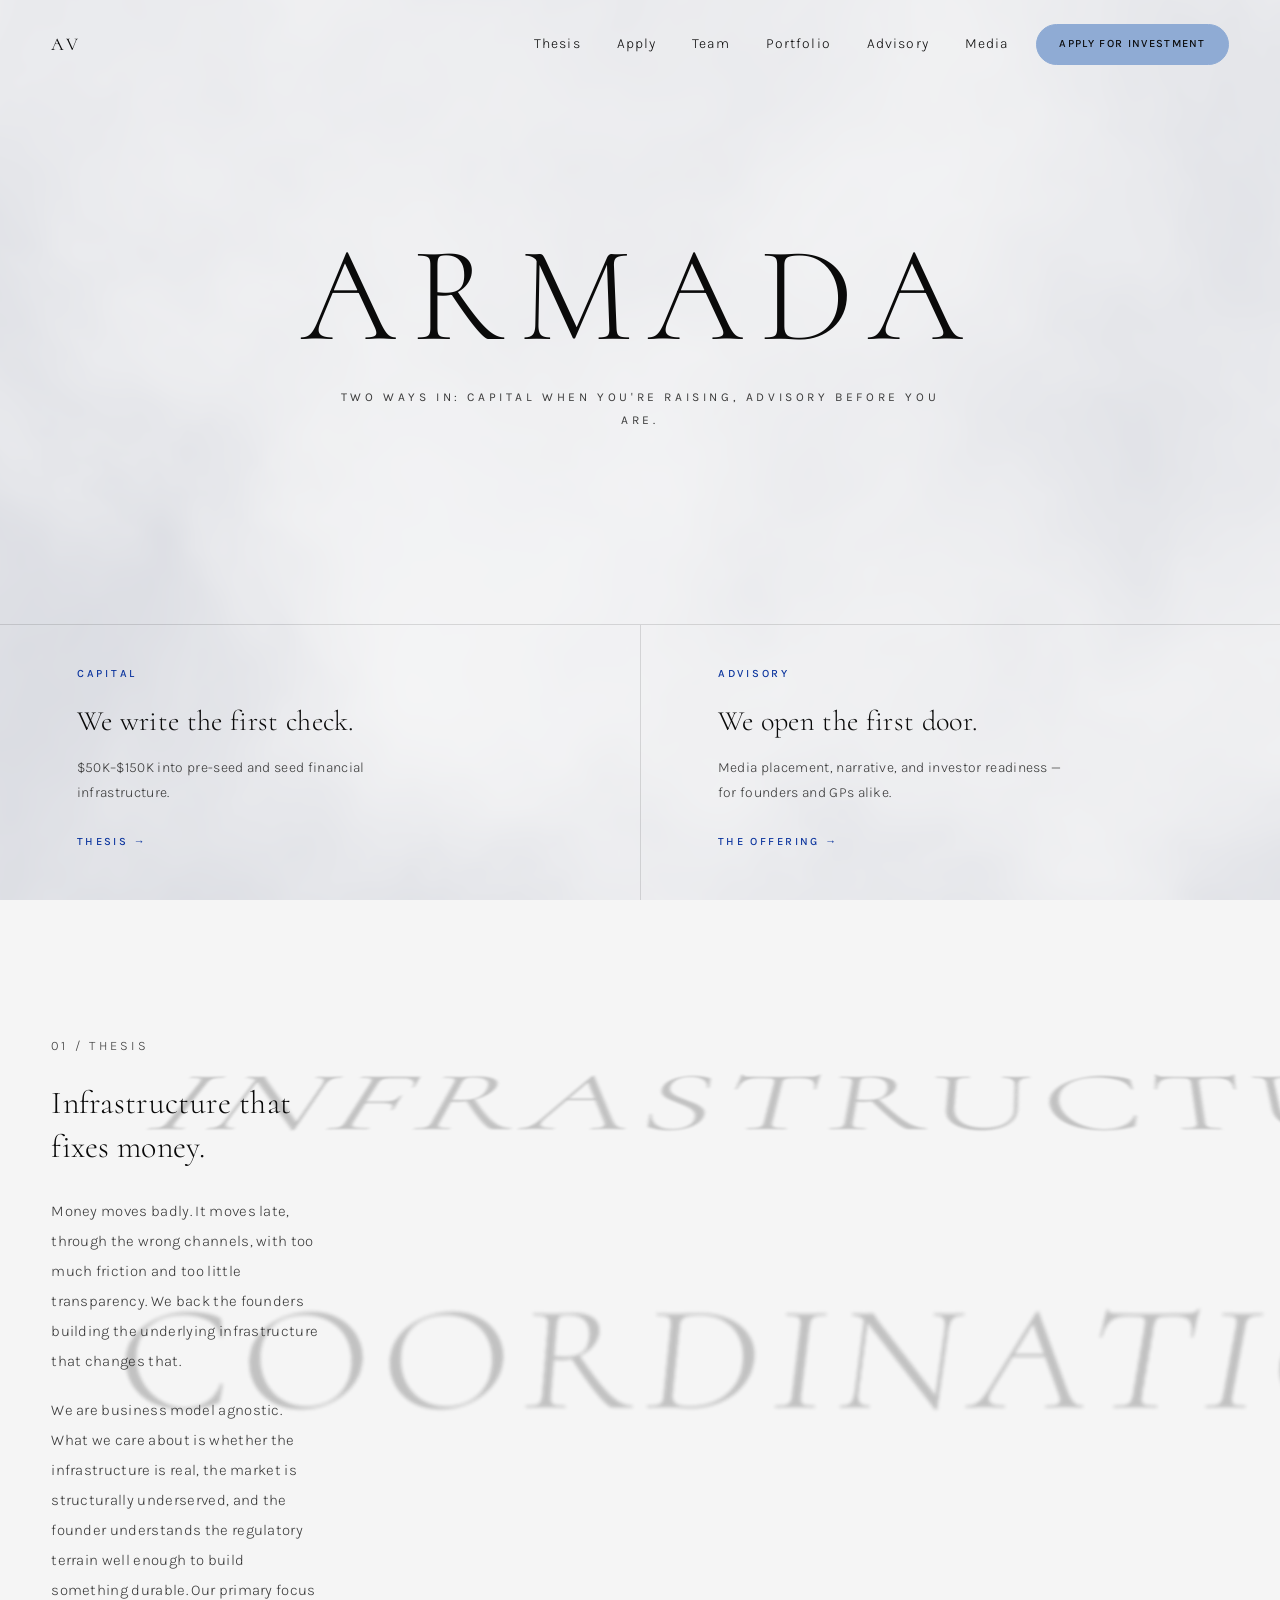
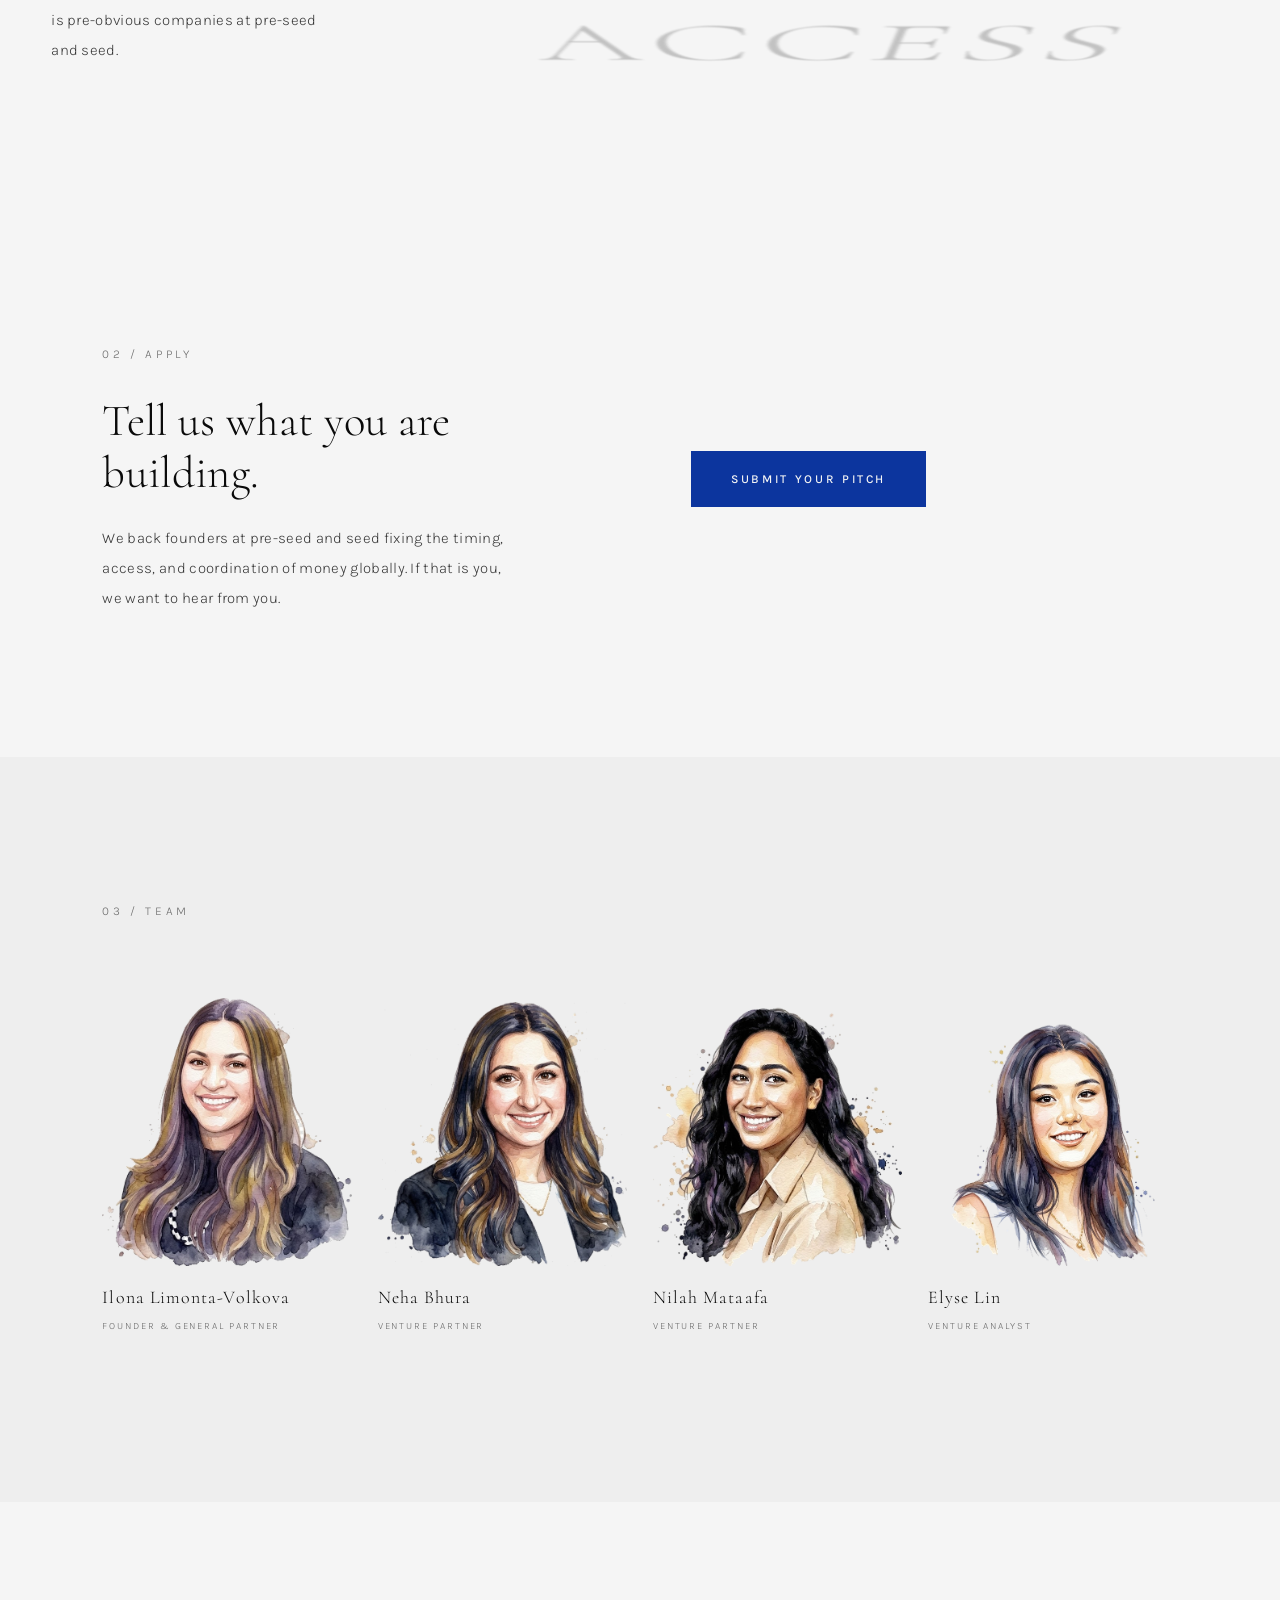
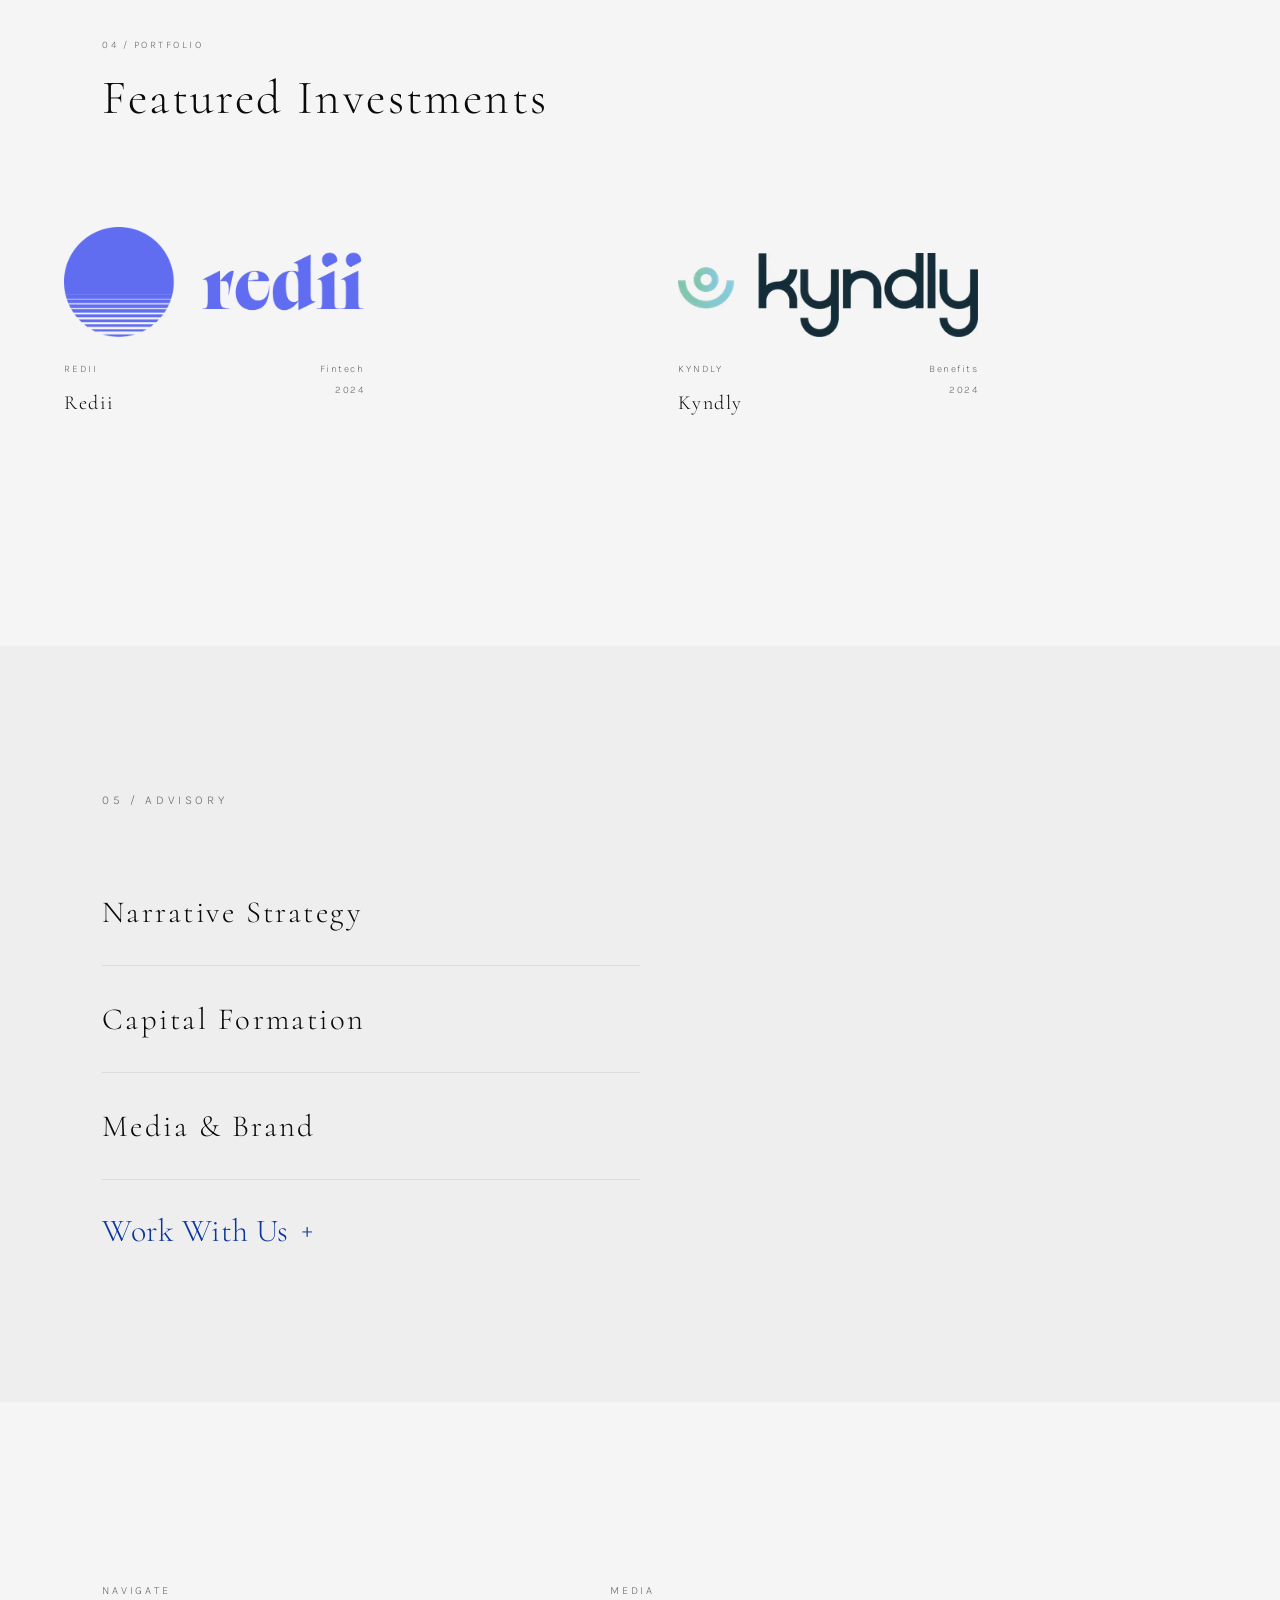
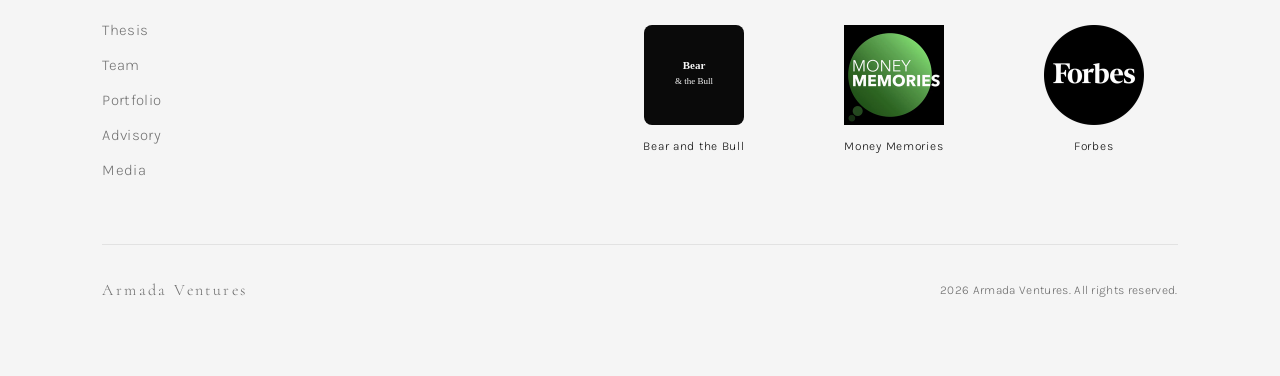
==== commit 81376805: "Update advisory service names and add collapsible Work With Us form." ====
--- a/index.html
+++ b/index.html
@@ -9,8 +9,8 @@
     <link rel="preconnect" href="https://fonts.gstatic.com" crossorigin />
     <link href="https://fonts.googleapis.com/css2?family=Cormorant:ital,wght@0,300;0,400;0,500;1,300;1,400&family=Karla:wght@300;400;500&display=swap" rel="stylesheet" />
     <link rel="icon" type="image/svg+xml" href="./favicon.svg" />
-    <script type="module" crossorigin src="./assets/index-BVkn56sh.js"></script>
-    <link rel="stylesheet" crossorigin href="./assets/index-Fy5Hj43k.css">
+    <script type="module" crossorigin src="./assets/index-Dq0Phmgd.js"></script>
+    <link rel="stylesheet" crossorigin href="./assets/index-tHBONwFd.css">
   </head>
   <body>
     <div id="root"></div>
--- a/assets/index-tHBONwFd.css
+++ b/assets/index-tHBONwFd.css
@@ -0,0 +1 @@
+*,:before,:after{--tw-border-spacing-x: 0;--tw-border-spacing-y: 0;--tw-translate-x: 0;--tw-translate-y: 0;--tw-rotate: 0;--tw-skew-x: 0;--tw-skew-y: 0;--tw-scale-x: 1;--tw-scale-y: 1;--tw-pan-x: ;--tw-pan-y: ;--tw-pinch-zoom: ;--tw-scroll-snap-strictness: proximity;--tw-gradient-from-position: ;--tw-gradient-via-position: ;--tw-gradient-to-position: ;--tw-ordinal: ;--tw-slashed-zero: ;--tw-numeric-figure: ;--tw-numeric-spacing: ;--tw-numeric-fraction: ;--tw-ring-inset: ;--tw-ring-offset-width: 0px;--tw-ring-offset-color: #fff;--tw-ring-color: rgb(59 130 246 / .5);--tw-ring-offset-shadow: 0 0 #0000;--tw-ring-shadow: 0 0 #0000;--tw-shadow: 0 0 #0000;--tw-shadow-colored: 0 0 #0000;--tw-blur: ;--tw-brightness: ;--tw-contrast: ;--tw-grayscale: ;--tw-hue-rotate: ;--tw-invert: ;--tw-saturate: ;--tw-sepia: ;--tw-drop-shadow: ;--tw-backdrop-blur: ;--tw-backdrop-brightness: ;--tw-backdrop-contrast: ;--tw-backdrop-grayscale: ;--tw-backdrop-hue-rotate: ;--tw-backdrop-invert: ;--tw-backdrop-opacity: ;--tw-backdrop-saturate: ;--tw-backdrop-sepia: ;--tw-contain-size: ;--tw-contain-layout: ;--tw-contain-paint: ;--tw-contain-style: }::backdrop{--tw-border-spacing-x: 0;--tw-border-spacing-y: 0;--tw-translate-x: 0;--tw-translate-y: 0;--tw-rotate: 0;--tw-skew-x: 0;--tw-skew-y: 0;--tw-scale-x: 1;--tw-scale-y: 1;--tw-pan-x: ;--tw-pan-y: ;--tw-pinch-zoom: ;--tw-scroll-snap-strictness: proximity;--tw-gradient-from-position: ;--tw-gradient-via-position: ;--tw-gradient-to-position: ;--tw-ordinal: ;--tw-slashed-zero: ;--tw-numeric-figure: ;--tw-numeric-spacing: ;--tw-numeric-fraction: ;--tw-ring-inset: ;--tw-ring-offset-width: 0px;--tw-ring-offset-color: #fff;--tw-ring-color: rgb(59 130 246 / .5);--tw-ring-offset-shadow: 0 0 #0000;--tw-ring-shadow: 0 0 #0000;--tw-shadow: 0 0 #0000;--tw-shadow-colored: 0 0 #0000;--tw-blur: ;--tw-brightness: ;--tw-contrast: ;--tw-grayscale: ;--tw-hue-rotate: ;--tw-invert: ;--tw-saturate: ;--tw-sepia: ;--tw-drop-shadow: ;--tw-backdrop-blur: ;--tw-backdrop-brightness: ;--tw-backdrop-contrast: ;--tw-backdrop-grayscale: ;--tw-backdrop-hue-rotate: ;--tw-backdrop-invert: ;--tw-backdrop-opacity: ;--tw-backdrop-saturate: ;--tw-backdrop-sepia: ;--tw-contain-size: ;--tw-contain-layout: ;--tw-contain-paint: ;--tw-contain-style: }*,:before,:after{box-sizing:border-box;border-width:0;border-style:solid;border-color:#e5e7eb}:before,:after{--tw-content: ""}html,:host{line-height:1.5;-webkit-text-size-adjust:100%;-moz-tab-size:4;-o-tab-size:4;tab-size:4;font-family:ui-sans-serif,system-ui,sans-serif,"Apple Color Emoji","Segoe UI Emoji",Segoe UI Symbol,"Noto Color Emoji";font-feature-settings:normal;font-variation-settings:normal;-webkit-tap-highlight-color:transparent}body{margin:0;line-height:inherit}hr{height:0;color:inherit;border-top-width:1px}abbr:where([title]){-webkit-text-decoration:underline dotted;text-decoration:underline dotted}h1,h2,h3,h4,h5,h6{font-size:inherit;font-weight:inherit}a{color:inherit;text-decoration:inherit}b,strong{font-weight:bolder}code,kbd,samp,pre{font-family:ui-monospace,SFMono-Regular,Menlo,Monaco,Consolas,Liberation Mono,Courier New,monospace;font-feature-settings:normal;font-variation-settings:normal;font-size:1em}small{font-size:80%}sub,sup{font-size:75%;line-height:0;position:relative;vertical-align:baseline}sub{bottom:-.25em}sup{top:-.5em}table{text-indent:0;border-color:inherit;border-collapse:collapse}button,input,optgroup,select,textarea{font-family:inherit;font-feature-settings:inherit;font-variation-settings:inherit;font-size:100%;font-weight:inherit;line-height:inherit;letter-spacing:inherit;color:inherit;margin:0;padding:0}button,select{text-transform:none}button,input:where([type=button]),input:where([type=reset]),input:where([type=submit]){-webkit-appearance:button;background-color:transparent;background-image:none}:-moz-focusring{outline:auto}:-moz-ui-invalid{box-shadow:none}progress{vertical-align:baseline}::-webkit-inner-spin-button,::-webkit-outer-spin-button{height:auto}[type=search]{-webkit-appearance:textfield;outline-offset:-2px}::-webkit-search-decoration{-webkit-appearance:none}::-webkit-file-upload-button{-webkit-appearance:button;font:inherit}summary{display:list-item}blockquote,dl,dd,h1,h2,h3,h4,h5,h6,hr,figure,p,pre{margin:0}fieldset{margin:0;padding:0}legend{padding:0}ol,ul,menu{list-style:none;margin:0;padding:0}dialog{padding:0}textarea{resize:vertical}input::-moz-placeholder,textarea::-moz-placeholder{opacity:1;color:#9ca3af}input::placeholder,textarea::placeholder{opacity:1;color:#9ca3af}button,[role=button]{cursor:pointer}:disabled{cursor:default}img,svg,video,canvas,audio,iframe,embed,object{display:block;vertical-align:middle}img,video{max-width:100%;height:auto}[hidden]:where(:not([hidden=until-found])){display:none}:root{--background: 0 0% 96%;--foreground: 0 0% 4%;--card: 0 0% 93%;--card-foreground: 0 0% 4%;--popover: 0 0% 96%;--popover-foreground: 0 0% 4%;--primary: 0 0% 4%;--primary-foreground: 0 0% 96%;--secondary: 0 0% 93%;--secondary-foreground: 0 0% 4%;--muted: 0 0% 93%;--muted-foreground: 0 0% 23%;--accent: 0 0% 93%;--accent-foreground: 0 0% 4%;--destructive: 0 84.2% 60.2%;--destructive-foreground: 0 0% 98%;--border: 0 0% 82%;--input: 0 0% 82%;--ring: 0 0% 4%;--radius: .625rem}html{scroll-behavior:auto}body{font-family:Karla,Helvetica Neue,Arial,sans-serif;background-color:#f5f5f5;color:#0a0a0a;overflow-x:hidden;-webkit-font-smoothing:antialiased;-moz-osx-font-smoothing:grayscale;font-weight:300;font-size:16px;line-height:1.7;letter-spacing:.02em}h1,h2,h3,h4,h5,h6{font-family:Cormorant,Georgia,serif;word-break:keep-all}.\!container{width:100%!important}.container{width:100%}@media(min-width:640px){.\!container{max-width:640px!important}.container{max-width:640px}}@media(min-width:768px){.\!container{max-width:768px!important}.container{max-width:768px}}@media(min-width:1024px){.\!container{max-width:1024px!important}.container{max-width:1024px}}@media(min-width:1280px){.\!container{max-width:1280px!important}.container{max-width:1280px}}@media(min-width:1536px){.\!container{max-width:1536px!important}.container{max-width:1536px}}.font-serif-display{font-family:Cormorant,Georgia,serif}.font-sans-body{font-family:Karla,Helvetica Neue,Arial,sans-serif}.section-pad{padding-left:8vw;padding-right:8vw}.hero-grid{flex:1 1 auto;display:flex;align-items:center;justify-content:center;padding:8vh 5vw 4vh;min-height:0}.hero-intro{display:flex;flex-direction:column;align-items:center;text-align:center;max-width:min(960px,92vw);margin:0 auto}.hero-wordmark{color:#0a0a0a;margin:0 0 clamp(1.25rem,2.5vh,2rem);line-height:1;text-align:center}.hero-wordmark-emphasis{font-size:clamp(4.25rem,11.05vw,8.5rem);font-weight:300;text-transform:uppercase;letter-spacing:.12em}.apply-grid{display:grid;grid-template-columns:1fr 1fr;gap:8vw;align-items:center}.team-grid{display:grid;grid-template-columns:repeat(4,minmax(0,1fr));gap:2vw;align-items:start}.gallery-grid{display:grid;grid-template-columns:repeat(2,minmax(0,1fr));gap:6vw;padding:0 5vw;align-items:stretch}.gallery-card{display:flex;flex-direction:column;align-items:flex-start;width:100%}.philosophy-layout{width:100%;min-height:100vh;background:transparent;display:flex}.philosophy-text-panel{flex:0 0 30%;position:relative}.philosophy-text-inner{position:sticky;top:0;height:100vh;display:flex;flex-direction:column;justify-content:center;padding:0 5vw 0 4vw}.philosophy-body{max-width:36rem}.philosophy-ring-panel{flex:0 0 70%;position:relative}.philosophy-ring-inner{position:sticky;top:0;width:100%;height:100vh;display:flex;align-items:center;justify-content:center;padding-top:6vh;perspective:1000px;perspective-origin:50% 55%}.philosophy-ring-word{display:inline-block;font-family:Cormorant,Georgia,serif;font-size:clamp(42px,8vw,100px);font-weight:300;color:#0a0a0a;letter-spacing:.06em;line-height:1.1;will-change:transform;opacity:.22}.hero-description-lead{margin:0;max-width:min(40rem,88vw);font-size:12px;letter-spacing:.3em;text-transform:uppercase;color:#3a3a3a;font-weight:400;line-height:1.9}.hero-split{display:grid;grid-template-columns:1fr 1fr;border-top:1px solid rgba(0,0,0,.12);margin-top:auto}.hero-split-col{padding:40px 6vw 48px;display:flex;flex-direction:column;align-items:flex-start;text-align:left}.hero-split-col+.hero-split-col{border-left:1px solid rgba(0,0,0,.12)}.hero-split-label{font-size:11px;letter-spacing:.25em;text-transform:uppercase;color:#0c359e;margin:0 0 20px;font-weight:500}.hero-split-heading{font-size:clamp(24px,2.2vw,32px);font-weight:300;line-height:1.25;color:#0a0a0a;margin:0 0 16px}.hero-split-description{font-size:14px;line-height:1.8;color:#3a3a3a;font-weight:300;margin:0 0 28px;max-width:360px}.hero-split-link{margin-top:auto;background:none;border:none;padding:0;font-size:11px;letter-spacing:.22em;text-transform:uppercase;color:#0c359e;cursor:pointer;font-weight:500;transition:opacity .2s ease}.hero-split-link:hover{opacity:.65}.mediums-layout{display:flex;padding:16vh 8vw 0;gap:8vw}.mediums-titles{flex:0 0 50%}.mediums-detail{flex:1 1 50%;display:flex;align-items:center;position:relative}.mediums-mobile-detail{display:none}.mediums-contact-wrap{padding:24px 8vw 16vh}.mediums-contact{max-width:480px}.mediums-contact-toggle{display:flex;align-items:center;gap:14px;background:none;border:none;padding:0;margin:0;cursor:pointer;font-size:clamp(24px,2.5vw,36px);font-weight:300;color:#0c359e;transition:opacity .2s ease}.mediums-contact-toggle:hover{opacity:.75}.mediums-contact-toggle-icon{font-family:Karla,Helvetica Neue,Arial,sans-serif;font-size:1.25rem;font-weight:300;line-height:1}.mediums-contact-panel{overflow:hidden;max-height:0;opacity:0;transition:max-height .45s ease,opacity .3s ease,margin-top .3s ease}.mediums-contact-panel.is-open{max-height:1200px;opacity:1;margin-top:28px}.section-header-mobile{padding-left:8vw;padding-right:8vw}.footer-vision{margin-left:0}.footer-links-grid{display:grid;grid-template-columns:minmax(160px,1fr) minmax(320px,1.4fr);gap:8vw;align-items:start;padding-bottom:60px;border-bottom:1px solid rgba(0,0,0,.08)}.footer-media-grid{display:grid;grid-template-columns:repeat(3,minmax(0,1fr));gap:32px;align-items:start}.footer-bottom{display:flex;align-items:center;justify-content:space-between;padding-top:32px}.detail-grid{display:grid;grid-template-columns:1.2fr 1fr;gap:6vw;padding:6vh 5vw 12vh;align-items:start}.nav-links-desktop{display:flex;gap:36px;align-items:center}.nav-right{display:flex;align-items:center;gap:28px}.nav-cta{text-transform:uppercase;font-weight:500}.nav-menu-toggle{display:none;background:none;border:none;color:#0a0a0a;font-size:13px;letter-spacing:.12em;text-transform:uppercase;cursor:pointer;padding:0}.nav-links-mobile{display:none}@media(max-width:1024px){.site-nav{padding:18px 5vw!important}.nav-right,.nav-links-desktop{display:none}.nav-menu-toggle{display:block}.nav-links-mobile{display:flex;flex-direction:column;align-items:center;gap:20px;position:fixed;inset:0;padding:calc(72px + 4vh) 6vw 40px;background:#f5f5f5f7;backdrop-filter:blur(16px);-webkit-backdrop-filter:blur(16px);z-index:99;overflow-y:auto}.nav-links-mobile.is-closed{display:none}}@media(max-width:767px){.hero-section{height:auto;min-height:100svh;overflow-x:hidden}.section-pad{padding-left:6vw;padding-right:6vw}.hero-grid{padding:calc(64px + 8vh) 5vw 4vh}.hero-intro{max-width:100%;width:100%}.hero-wordmark-emphasis{font-size:clamp(2.85rem,16vw,4.25rem);letter-spacing:.08em}.hero-wordmark{margin-bottom:clamp(.85rem,2vh,1.25rem)}.hero-description-lead{font-size:clamp(9px,2.6vw,11px);letter-spacing:clamp(.14em,.35vw,.22em);line-height:1.85;max-width:100%;padding:0 2vw;text-wrap:pretty;-webkit-hyphens:none;hyphens:none}.hero-split{grid-template-columns:1fr}.hero-split-col{padding:24px 5vw 28px;align-items:center;text-align:center}.hero-split-col+.hero-split-col{border-left:none;border-top:1px solid rgba(0,0,0,.12)}.hero-split-heading{font-size:clamp(20px,5.5vw,26px)}.hero-split-description{max-width:none;font-size:13px;line-height:1.75}.hero-split-link{align-self:center}.mediums-contact-wrap{padding:20px 6vw 12vh}.mediums-contact{max-width:none;width:100%;text-align:center}.mediums-contact-toggle{justify-content:center;width:100%}.mediums-contact-panel.is-open{margin-top:24px}.mediums-contact form{width:100%}.mediums-contact form button{align-self:center!important;width:100%;max-width:320px}.apply-grid{grid-template-columns:1fr;gap:32px;text-align:center}.apply-grid>div{display:flex;flex-direction:column;align-items:center}.apply-grid p,.apply-grid h2{max-width:100%!important}.team-grid{grid-template-columns:repeat(2,minmax(0,1fr));gap:6vw;max-width:420px;margin:0 auto}#team>p{text-align:center}.team-grid .team-card{align-items:center;text-align:center}.team-grid .team-card h3{display:block}.gallery-grid{grid-template-columns:1fr;gap:48px;padding:0 6vw}.gallery-card{align-items:center;text-align:center}.gallery-card>div{margin:0 auto}.gallery-meta{flex-direction:column!important;align-items:center!important;gap:8px;text-align:center}.gallery-meta>div:last-child{text-align:center!important}.philosophy-layout{flex-direction:column;min-height:auto;gap:0}.philosophy-text-panel,.philosophy-ring-panel{flex:1 1 auto;width:100%}.philosophy-text-panel{position:relative;z-index:2}.philosophy-text-inner{position:relative!important;height:auto!important;padding:10vh 6vw 6vh!important;align-items:center;text-align:center;background:#f5f5f5}.philosophy-body{max-width:min(100%,22rem);margin-left:auto;margin-right:auto;text-wrap:pretty;text-align:left}.philosophy-ring-panel{overflow:hidden;margin-top:0;padding-top:0;border-top:1px solid rgba(0,0,0,.06);background:#f5f5f5;contain:paint;isolation:isolate}.philosophy-ring-inner{position:relative!important;height:42vh!important;min-height:220px;max-height:320px;padding-top:0!important;overflow:hidden;perspective:600px}.philosophy-ring-word{font-size:clamp(28px,10vw,48px)}.mediums-layout{flex-direction:column;padding:12vh 6vw 0;gap:32px}.mediums-titles,.mediums-detail{flex:1 1 auto;width:100%}.mediums-mobile-detail{display:block;text-align:center;padding:0 0 32px;border-bottom:1px solid rgba(0,0,0,.08)}.mediums-detail{display:none}.section-header-mobile{text-align:center;padding-left:6vw;padding-right:6vw}.footer-vision{margin-left:auto;margin-right:auto;text-align:center}.detail-grid article{text-align:center;margin:0 auto}.detail-grid article>div:last-of-type{align-items:center}.mediums-titles>p{text-align:center}.footer-links-grid{grid-template-columns:1fr;gap:48px;text-align:center}.footer-links-grid>div{display:flex;flex-direction:column;align-items:center}.footer-media-grid{grid-template-columns:1fr;gap:32px;max-width:200px;margin:0 auto}.footer-bottom{flex-direction:column;gap:12px;text-align:center}footer .section-pad{padding-top:12vh;padding-bottom:6vh}#apply>p:first-child,#apply h2{width:100%}.detail-grid{grid-template-columns:1fr;gap:40px;padding:4vh 6vw 10vh}.detail-grid img{max-width:280px;margin:0 auto}.detail-grid>div:last-child{position:relative!important;top:auto!important}}.sr-only{position:absolute;width:1px;height:1px;padding:0;margin:-1px;overflow:hidden;clip:rect(0,0,0,0);white-space:nowrap;border-width:0}.pointer-events-none{pointer-events:none}.visible{visibility:visible}.invisible{visibility:hidden}.fixed{position:fixed}.absolute{position:absolute}.relative{position:relative}.sticky{position:sticky}.inset-0{inset:0}.inset-x-0{left:0;right:0}.inset-y-0{top:0;bottom:0}.-bottom-12{bottom:-3rem}.-left-12{left:-3rem}.-right-12{right:-3rem}.-top-12{top:-3rem}.bottom-0{bottom:0}.left-0{left:0}.left-1\/2{left:50%}.left-2{left:.5rem}.left-\[50\%\]{left:50%}.right-0{right:0}.right-1{right:.25rem}.right-2{right:.5rem}.right-3{right:.75rem}.right-4{right:1rem}.top-0{top:0}.top-1\.5{top:.375rem}.top-1\/2{top:50%}.top-3\.5{top:.875rem}.top-4{top:1rem}.top-\[1px\]{top:1px}.top-\[50\%\]{top:50%}.top-\[60\%\]{top:60%}.top-full{top:100%}.isolate{isolation:isolate}.z-10{z-index:10}.z-20{z-index:20}.z-50{z-index:50}.z-\[1\]{z-index:1}.order-first{order:-9999}.order-last{order:9999}.col-start-2{grid-column-start:2}.row-span-2{grid-row:span 2 / span 2}.row-start-1{grid-row-start:1}.\!m-0{margin:0!important}.-mx-1{margin-left:-.25rem;margin-right:-.25rem}.-my-2{margin-top:-.5rem;margin-bottom:-.5rem}.mx-2{margin-left:.5rem;margin-right:.5rem}.mx-3\.5{margin-left:.875rem;margin-right:.875rem}.mx-auto{margin-left:auto;margin-right:auto}.my-0{margin-top:0;margin-bottom:0}.my-0\.5{margin-top:.125rem;margin-bottom:.125rem}.my-1{margin-top:.25rem;margin-bottom:.25rem}.-ml-4{margin-left:-1rem}.-mt-4{margin-top:-1rem}.mb-2{margin-bottom:.5rem}.mb-3{margin-bottom:.75rem}.ml-1{margin-left:.25rem}.ml-4{margin-left:1rem}.ml-auto{margin-left:auto}.mt-1\.5{margin-top:.375rem}.mt-2{margin-top:.5rem}.mt-4{margin-top:1rem}.mt-auto{margin-top:auto}.line-clamp-1{overflow:hidden;display:-webkit-box;-webkit-box-orient:vertical;-webkit-line-clamp:1}.line-clamp-2{overflow:hidden;display:-webkit-box;-webkit-box-orient:vertical;-webkit-line-clamp:2}.block{display:block}.inline-block{display:inline-block}.flex{display:flex}.inline-flex{display:inline-flex}.table{display:table}.table-caption{display:table-caption}.table-cell{display:table-cell}.table-row{display:table-row}.grid{display:grid}.hidden{display:none}.aspect-square{aspect-ratio:1 / 1}.aspect-video{aspect-ratio:16 / 9}.size-10{width:2.5rem;height:2.5rem}.size-2{width:.5rem;height:.5rem}.size-2\.5{width:.625rem;height:.625rem}.size-3{width:.75rem;height:.75rem}.size-3\.5{width:.875rem;height:.875rem}.size-4{width:1rem;height:1rem}.size-6{width:1.5rem;height:1.5rem}.size-7{width:1.75rem;height:1.75rem}.size-8{width:2rem;height:2rem}.size-9{width:2.25rem;height:2.25rem}.size-auto{width:auto;height:auto}.size-full{width:100%;height:100%}.h-1\.5{height:.375rem}.h-10{height:2.5rem}.h-12{height:3rem}.h-2{height:.5rem}.h-2\.5{height:.625rem}.h-4{height:1rem}.h-5{height:1.25rem}.h-6{height:1.5rem}.h-7{height:1.75rem}.h-8{height:2rem}.h-9{height:2.25rem}.h-\[1\.15rem\]{height:1.15rem}.h-\[calc\(100\%-1px\)\]{height:calc(100% - 1px)}.h-\[var\(--radix-navigation-menu-viewport-height\)\]{height:var(--radix-navigation-menu-viewport-height)}.h-\[var\(--radix-select-trigger-height\)\]{height:var(--radix-select-trigger-height)}.h-auto{height:auto}.h-full{height:100%}.h-px{height:1px}.h-svh{height:100svh}.max-h-\[300px\]{max-height:300px}.min-h-0{min-height:0px}.min-h-16{min-height:4rem}.min-h-4{min-height:1rem}.min-h-svh{min-height:100svh}.w-0{width:0px}.w-1{width:.25rem}.w-2{width:.5rem}.w-2\.5{width:.625rem}.w-3{width:.75rem}.w-3\/4{width:75%}.w-4{width:1rem}.w-5{width:1.25rem}.w-64{width:16rem}.w-72{width:18rem}.w-8{width:2rem}.w-9{width:2.25rem}.w-\[100px\]{width:100px}.w-auto{width:auto}.w-fit{width:-moz-fit-content;width:fit-content}.w-full{width:100%}.w-max{width:-moz-max-content;width:max-content}.w-px{width:1px}.min-w-0{min-width:0px}.min-w-10{min-width:2.5rem}.min-w-5{min-width:1.25rem}.min-w-8{min-width:2rem}.min-w-9{min-width:2.25rem}.min-w-\[12rem\]{min-width:12rem}.min-w-\[8rem\]{min-width:8rem}.min-w-\[var\(--radix-select-trigger-width\)\]{min-width:var(--radix-select-trigger-width)}.max-w-\[calc\(100\%-2rem\)\]{max-width:calc(100% - 2rem)}.max-w-max{max-width:-moz-max-content;max-width:max-content}.max-w-sm{max-width:24rem}.flex-1{flex:1 1 0%}.shrink-0{flex-shrink:0}.grow{flex-grow:1}.grow-0{flex-grow:0}.basis-full{flex-basis:100%}.caption-bottom{caption-side:bottom}.border-collapse{border-collapse:collapse}.-translate-x-1\/2{--tw-translate-x: -50%;transform:translate(var(--tw-translate-x),var(--tw-translate-y)) rotate(var(--tw-rotate)) skew(var(--tw-skew-x)) skewY(var(--tw-skew-y)) scaleX(var(--tw-scale-x)) scaleY(var(--tw-scale-y))}.-translate-x-px{--tw-translate-x: -1px;transform:translate(var(--tw-translate-x),var(--tw-translate-y)) rotate(var(--tw-rotate)) skew(var(--tw-skew-x)) skewY(var(--tw-skew-y)) scaleX(var(--tw-scale-x)) scaleY(var(--tw-scale-y))}.-translate-y-1\/2{--tw-translate-y: -50%;transform:translate(var(--tw-translate-x),var(--tw-translate-y)) rotate(var(--tw-rotate)) skew(var(--tw-skew-x)) skewY(var(--tw-skew-y)) scaleX(var(--tw-scale-x)) scaleY(var(--tw-scale-y))}.translate-x-\[-50\%\]{--tw-translate-x: -50%;transform:translate(var(--tw-translate-x),var(--tw-translate-y)) rotate(var(--tw-rotate)) skew(var(--tw-skew-x)) skewY(var(--tw-skew-y)) scaleX(var(--tw-scale-x)) scaleY(var(--tw-scale-y))}.translate-x-px{--tw-translate-x: 1px;transform:translate(var(--tw-translate-x),var(--tw-translate-y)) rotate(var(--tw-rotate)) skew(var(--tw-skew-x)) skewY(var(--tw-skew-y)) scaleX(var(--tw-scale-x)) scaleY(var(--tw-scale-y))}.translate-y-0\.5{--tw-translate-y: .125rem;transform:translate(var(--tw-translate-x),var(--tw-translate-y)) rotate(var(--tw-rotate)) skew(var(--tw-skew-x)) skewY(var(--tw-skew-y)) scaleX(var(--tw-scale-x)) scaleY(var(--tw-scale-y))}.translate-y-\[-50\%\]{--tw-translate-y: -50%;transform:translate(var(--tw-translate-x),var(--tw-translate-y)) rotate(var(--tw-rotate)) skew(var(--tw-skew-x)) skewY(var(--tw-skew-y)) scaleX(var(--tw-scale-x)) scaleY(var(--tw-scale-y))}.translate-y-\[calc\(-50\%_-_2px\)\]{--tw-translate-y: calc(-50% - 2px) ;transform:translate(var(--tw-translate-x),var(--tw-translate-y)) rotate(var(--tw-rotate)) skew(var(--tw-skew-x)) skewY(var(--tw-skew-y)) scaleX(var(--tw-scale-x)) scaleY(var(--tw-scale-y))}.rotate-45{--tw-rotate: 45deg;transform:translate(var(--tw-translate-x),var(--tw-translate-y)) rotate(var(--tw-rotate)) skew(var(--tw-skew-x)) skewY(var(--tw-skew-y)) scaleX(var(--tw-scale-x)) scaleY(var(--tw-scale-y))}.rotate-90{--tw-rotate: 90deg;transform:translate(var(--tw-translate-x),var(--tw-translate-y)) rotate(var(--tw-rotate)) skew(var(--tw-skew-x)) skewY(var(--tw-skew-y)) scaleX(var(--tw-scale-x)) scaleY(var(--tw-scale-y))}.transform{transform:translate(var(--tw-translate-x),var(--tw-translate-y)) rotate(var(--tw-rotate)) skew(var(--tw-skew-x)) skewY(var(--tw-skew-y)) scaleX(var(--tw-scale-x)) scaleY(var(--tw-scale-y))}@keyframes caret-blink{0%,70%,to{opacity:1}20%,50%{opacity:0}}.animate-caret-blink{animation:caret-blink 1.25s ease-out infinite}@keyframes pulse{50%{opacity:.5}}.animate-pulse{animation:pulse 2s cubic-bezier(.4,0,.6,1) infinite}@keyframes spin{to{transform:rotate(360deg)}}.animate-spin{animation:spin 1s linear infinite}.cursor-default{cursor:default}.cursor-text{cursor:text}.touch-none{touch-action:none}.select-none{-webkit-user-select:none;-moz-user-select:none;user-select:none}.resize-none{resize:none}.resize{resize:both}.scroll-my-1{scroll-margin-top:.25rem;scroll-margin-bottom:.25rem}.scroll-py-1{scroll-padding-top:.25rem;scroll-padding-bottom:.25rem}.list-disc{list-style-type:disc}.list-none{list-style-type:none}.auto-rows-min{grid-auto-rows:min-content}.grid-cols-\[0_1fr\]{grid-template-columns:0 1fr}.grid-rows-\[auto_auto\]{grid-template-rows:auto auto}.flex-row{flex-direction:row}.flex-col{flex-direction:column}.flex-col-reverse{flex-direction:column-reverse}.flex-wrap{flex-wrap:wrap}.place-content-center{place-content:center}.items-start{align-items:flex-start}.items-end{align-items:flex-end}.items-center{align-items:center}.items-stretch{align-items:stretch}.justify-start{justify-content:flex-start}.justify-center{justify-content:center}.justify-between{justify-content:space-between}.justify-items-start{justify-items:start}.gap-0\.5{gap:.125rem}.gap-1{gap:.25rem}.gap-1\.5{gap:.375rem}.gap-2{gap:.5rem}.gap-2\.5{gap:.625rem}.gap-3{gap:.75rem}.gap-4{gap:1rem}.gap-6{gap:1.5rem}.gap-7{gap:1.75rem}.gap-\[--spacing\(var\(--gap\)\)\]{gap:var(--spacing(var(--gap)))}.gap-y-0\.5{row-gap:.125rem}.self-start{align-self:flex-start}.self-stretch{align-self:stretch}.justify-self-end{justify-self:end}.overflow-auto{overflow:auto}.overflow-hidden{overflow:hidden}.overflow-x-auto{overflow-x:auto}.overflow-y-auto{overflow-y:auto}.overflow-x-hidden{overflow-x:hidden}.whitespace-nowrap{white-space:nowrap}.text-balance{text-wrap:balance}.break-words{overflow-wrap:break-word}.rounded-\[2px\]{border-radius:2px}.rounded-\[4px\]{border-radius:4px}.rounded-\[calc\(var\(--radius\)-5px\)\]{border-radius:calc(var(--radius) - 5px)}.rounded-\[inherit\]{border-radius:inherit}.rounded-full{border-radius:9999px}.rounded-lg{border-radius:var(--radius)}.rounded-md{border-radius:calc(var(--radius) - 2px)}.rounded-none{border-radius:0}.rounded-sm{border-radius:calc(var(--radius) - 4px)}.rounded-xl{border-radius:calc(var(--radius) + 4px)}.rounded-xs{border-radius:calc(var(--radius) - 6px)}.rounded-l-md{border-top-left-radius:calc(var(--radius) - 2px);border-bottom-left-radius:calc(var(--radius) - 2px)}.rounded-r-md{border-top-right-radius:calc(var(--radius) - 2px);border-bottom-right-radius:calc(var(--radius) - 2px)}.rounded-tl-sm{border-top-left-radius:calc(var(--radius) - 4px)}.border{border-width:1px}.border-0{border-width:0px}.border-\[1\.5px\]{border-width:1.5px}.border-y{border-top-width:1px;border-bottom-width:1px}.border-b{border-bottom-width:1px}.border-l{border-left-width:1px}.border-r{border-right-width:1px}.border-t{border-top-width:1px}.border-dashed{border-style:dashed}.border-border{border-color:hsl(var(--border))}.border-border\/50{border-color:hsl(var(--border) / .5)}.border-input{border-color:hsl(var(--input))}.border-primary{border-color:hsl(var(--primary))}.border-sidebar-border{border-color:hsl(var(--sidebar-border))}.border-transparent{border-color:transparent}.border-l-transparent{border-left-color:transparent}.border-t-transparent{border-top-color:transparent}.bg-accent{background-color:hsl(var(--accent))}.bg-background{background-color:hsl(var(--background))}.bg-black\/50{background-color:#00000080}.bg-border{background-color:hsl(var(--border))}.bg-card{background-color:hsl(var(--card))}.bg-destructive{--tw-bg-opacity: 1;background-color:hsl(var(--destructive) / var(--tw-bg-opacity, 1))}.bg-foreground{background-color:hsl(var(--foreground))}.bg-input{background-color:hsl(var(--input))}.bg-muted{background-color:hsl(var(--muted))}.bg-muted\/50{background-color:hsl(var(--muted) / .5)}.bg-popover{background-color:hsl(var(--popover))}.bg-primary{background-color:hsl(var(--primary))}.bg-primary\/20{background-color:hsl(var(--primary) / .2)}.bg-secondary{background-color:hsl(var(--secondary))}.bg-sidebar{background-color:hsl(var(--sidebar-background))}.bg-sidebar-border{background-color:hsl(var(--sidebar-border))}.bg-transparent{background-color:transparent}.bg-white{--tw-bg-opacity: 1;background-color:rgb(255 255 255 / var(--tw-bg-opacity, 1))}.fill-current{fill:currentColor}.fill-foreground{fill:hsl(var(--foreground))}.fill-primary{fill:hsl(var(--primary))}.p-0{padding:0}.p-1{padding:.25rem}.p-2{padding:.5rem}.p-3{padding:.75rem}.p-4{padding:1rem}.p-6{padding:1.5rem}.p-\[3px\]{padding:3px}.p-px{padding:1px}.px-1{padding-left:.25rem;padding-right:.25rem}.px-1\.5{padding-left:.375rem;padding-right:.375rem}.px-2{padding-left:.5rem;padding-right:.5rem}.px-2\.5{padding-left:.625rem;padding-right:.625rem}.px-3{padding-left:.75rem;padding-right:.75rem}.px-4{padding-left:1rem;padding-right:1rem}.px-6{padding-left:1.5rem;padding-right:1.5rem}.py-0\.5{padding-top:.125rem;padding-bottom:.125rem}.py-1{padding-top:.25rem;padding-bottom:.25rem}.py-1\.5{padding-top:.375rem;padding-bottom:.375rem}.py-2{padding-top:.5rem;padding-bottom:.5rem}.py-3{padding-top:.75rem;padding-bottom:.75rem}.py-4{padding-top:1rem;padding-bottom:1rem}.py-6{padding-top:1.5rem;padding-bottom:1.5rem}.pb-3{padding-bottom:.75rem}.pb-4{padding-bottom:1rem}.pl-2{padding-left:.5rem}.pl-3{padding-left:.75rem}.pl-4{padding-left:1rem}.pl-8{padding-left:2rem}.pr-1{padding-right:.25rem}.pr-2{padding-right:.5rem}.pr-2\.5{padding-right:.625rem}.pr-3{padding-right:.75rem}.pr-8{padding-right:2rem}.pt-0{padding-top:0}.pt-3{padding-top:.75rem}.pt-4{padding-top:1rem}.text-left{text-align:left}.text-center{text-align:center}.align-middle{vertical-align:middle}.font-mono{font-family:ui-monospace,SFMono-Regular,Menlo,Monaco,Consolas,Liberation Mono,Courier New,monospace}.font-sans{font-family:ui-sans-serif,system-ui,sans-serif,"Apple Color Emoji","Segoe UI Emoji",Segoe UI Symbol,"Noto Color Emoji"}.text-\[0\.8rem\]{font-size:.8rem}.text-base{font-size:1rem;line-height:1.5rem}.text-lg{font-size:1.125rem;line-height:1.75rem}.text-sm{font-size:.875rem;line-height:1.25rem}.text-sm\/relaxed{font-size:.875rem;line-height:1.625}.text-xs{font-size:.75rem;line-height:1rem}.font-medium{font-weight:500}.font-normal{font-weight:400}.font-semibold{font-weight:600}.uppercase{text-transform:uppercase}.italic{font-style:italic}.tabular-nums{--tw-numeric-spacing: tabular-nums;font-variant-numeric:var(--tw-ordinal) var(--tw-slashed-zero) var(--tw-numeric-figure) var(--tw-numeric-spacing) var(--tw-numeric-fraction)}.leading-none{line-height:1}.leading-normal{line-height:1.5}.leading-snug{line-height:1.375}.tracking-tight{letter-spacing:-.025em}.tracking-widest{letter-spacing:.1em}.text-accent-foreground{color:hsl(var(--accent-foreground))}.text-background{color:hsl(var(--background))}.text-card-foreground{color:hsl(var(--card-foreground))}.text-current{color:currentColor}.text-destructive{--tw-text-opacity: 1;color:hsl(var(--destructive) / var(--tw-text-opacity, 1))}.text-foreground{color:hsl(var(--foreground))}.text-muted-foreground{color:hsl(var(--muted-foreground))}.text-popover-foreground{color:hsl(var(--popover-foreground))}.text-primary{color:hsl(var(--primary))}.text-primary-foreground{color:hsl(var(--primary-foreground))}.text-secondary-foreground{color:hsl(var(--secondary-foreground))}.text-sidebar-foreground{color:hsl(var(--sidebar-foreground))}.text-sidebar-foreground\/70{color:hsl(var(--sidebar-foreground) / .7)}.text-white{--tw-text-opacity: 1;color:rgb(255 255 255 / var(--tw-text-opacity, 1))}.underline-offset-4{text-underline-offset:4px}.opacity-0{opacity:0}.opacity-50{opacity:.5}.opacity-70{opacity:.7}.shadow{--tw-shadow: 0 1px 3px 0 rgb(0 0 0 / .1), 0 1px 2px -1px rgb(0 0 0 / .1);--tw-shadow-colored: 0 1px 3px 0 var(--tw-shadow-color), 0 1px 2px -1px var(--tw-shadow-color);box-shadow:var(--tw-ring-offset-shadow, 0 0 #0000),var(--tw-ring-shadow, 0 0 #0000),var(--tw-shadow)}.shadow-\[0_0_0_1px_hsl\(var\(--sidebar-border\)\)\]{--tw-shadow: 0 0 0 1px hsl(var(--sidebar-border));--tw-shadow-colored: 0 0 0 1px var(--tw-shadow-color);box-shadow:var(--tw-ring-offset-shadow, 0 0 #0000),var(--tw-ring-shadow, 0 0 #0000),var(--tw-shadow)}.shadow-lg{--tw-shadow: 0 10px 15px -3px rgb(0 0 0 / .1), 0 4px 6px -4px rgb(0 0 0 / .1);--tw-shadow-colored: 0 10px 15px -3px var(--tw-shadow-color), 0 4px 6px -4px var(--tw-shadow-color);box-shadow:var(--tw-ring-offset-shadow, 0 0 #0000),var(--tw-ring-shadow, 0 0 #0000),var(--tw-shadow)}.shadow-md{--tw-shadow: 0 4px 6px -1px rgb(0 0 0 / .1), 0 2px 4px -2px rgb(0 0 0 / .1);--tw-shadow-colored: 0 4px 6px -1px var(--tw-shadow-color), 0 2px 4px -2px var(--tw-shadow-color);box-shadow:var(--tw-ring-offset-shadow, 0 0 #0000),var(--tw-ring-shadow, 0 0 #0000),var(--tw-shadow)}.shadow-none{--tw-shadow: 0 0 #0000;--tw-shadow-colored: 0 0 #0000;box-shadow:var(--tw-ring-offset-shadow, 0 0 #0000),var(--tw-ring-shadow, 0 0 #0000),var(--tw-shadow)}.shadow-sm{--tw-shadow: 0 1px 2px 0 rgb(0 0 0 / .05);--tw-shadow-colored: 0 1px 2px 0 var(--tw-shadow-color);box-shadow:var(--tw-ring-offset-shadow, 0 0 #0000),var(--tw-ring-shadow, 0 0 #0000),var(--tw-shadow)}.shadow-xl{--tw-shadow: 0 20px 25px -5px rgb(0 0 0 / .1), 0 8px 10px -6px rgb(0 0 0 / .1);--tw-shadow-colored: 0 20px 25px -5px var(--tw-shadow-color), 0 8px 10px -6px var(--tw-shadow-color);box-shadow:var(--tw-ring-offset-shadow, 0 0 #0000),var(--tw-ring-shadow, 0 0 #0000),var(--tw-shadow)}.shadow-xs{--tw-shadow: 0 1px 2px 0 rgb(0 0 0 / .05);--tw-shadow-colored: 0 1px 2px 0 var(--tw-shadow-color);box-shadow:var(--tw-ring-offset-shadow, 0 0 #0000),var(--tw-ring-shadow, 0 0 #0000),var(--tw-shadow)}.outline-none{outline:2px solid transparent;outline-offset:2px}.outline{outline-style:solid}.\!ring{--tw-ring-offset-shadow: var(--tw-ring-inset) 0 0 0 var(--tw-ring-offset-width) var(--tw-ring-offset-color) !important;--tw-ring-shadow: var(--tw-ring-inset) 0 0 0 calc(3px + var(--tw-ring-offset-width)) var(--tw-ring-color) !important;box-shadow:var(--tw-ring-offset-shadow),var(--tw-ring-shadow),var(--tw-shadow, 0 0 #0000)!important}.ring{--tw-ring-offset-shadow: var(--tw-ring-inset) 0 0 0 var(--tw-ring-offset-width) var(--tw-ring-offset-color);--tw-ring-shadow: var(--tw-ring-inset) 0 0 0 calc(3px + var(--tw-ring-offset-width)) var(--tw-ring-color);box-shadow:var(--tw-ring-offset-shadow),var(--tw-ring-shadow),var(--tw-shadow, 0 0 #0000)}.ring-0{--tw-ring-offset-shadow: var(--tw-ring-inset) 0 0 0 var(--tw-ring-offset-width) var(--tw-ring-offset-color);--tw-ring-shadow: var(--tw-ring-inset) 0 0 0 calc(0px + var(--tw-ring-offset-width)) var(--tw-ring-color);box-shadow:var(--tw-ring-offset-shadow),var(--tw-ring-shadow),var(--tw-shadow, 0 0 #0000)}.ring-ring\/50{--tw-ring-color: hsl(var(--ring) / .5)}.ring-sidebar-ring{--tw-ring-color: hsl(var(--sidebar-ring))}.ring-offset-background{--tw-ring-offset-color: hsl(var(--background))}.blur{--tw-blur: blur(8px);filter:var(--tw-blur) var(--tw-brightness) var(--tw-contrast) var(--tw-grayscale) var(--tw-hue-rotate) var(--tw-invert) var(--tw-saturate) var(--tw-sepia) var(--tw-drop-shadow)}.filter{filter:var(--tw-blur) var(--tw-brightness) var(--tw-contrast) var(--tw-grayscale) var(--tw-hue-rotate) var(--tw-invert) var(--tw-saturate) var(--tw-sepia) var(--tw-drop-shadow)}.transition{transition-property:color,background-color,border-color,text-decoration-color,fill,stroke,opacity,box-shadow,transform,filter,backdrop-filter;transition-timing-function:cubic-bezier(.4,0,.2,1);transition-duration:.15s}.transition-\[color\,box-shadow\]{transition-property:color,box-shadow;transition-timing-function:cubic-bezier(.4,0,.2,1);transition-duration:.15s}.transition-\[left\,right\,width\]{transition-property:left,right,width;transition-timing-function:cubic-bezier(.4,0,.2,1);transition-duration:.15s}.transition-\[margin\,opacity\]{transition-property:margin,opacity;transition-timing-function:cubic-bezier(.4,0,.2,1);transition-duration:.15s}.transition-\[width\,height\,padding\]{transition-property:width,height,padding;transition-timing-function:cubic-bezier(.4,0,.2,1);transition-duration:.15s}.transition-\[width\]{transition-property:width;transition-timing-function:cubic-bezier(.4,0,.2,1);transition-duration:.15s}.transition-all{transition-property:all;transition-timing-function:cubic-bezier(.4,0,.2,1);transition-duration:.15s}.transition-colors{transition-property:color,background-color,border-color,text-decoration-color,fill,stroke;transition-timing-function:cubic-bezier(.4,0,.2,1);transition-duration:.15s}.transition-none{transition-property:none}.transition-opacity{transition-property:opacity;transition-timing-function:cubic-bezier(.4,0,.2,1);transition-duration:.15s}.transition-shadow{transition-property:box-shadow;transition-timing-function:cubic-bezier(.4,0,.2,1);transition-duration:.15s}.transition-transform{transition-property:transform;transition-timing-function:cubic-bezier(.4,0,.2,1);transition-duration:.15s}.duration-100{transition-duration:.1s}.duration-1000{transition-duration:1s}.duration-200{transition-duration:.2s}.duration-300{transition-duration:.3s}.ease-in-out{transition-timing-function:cubic-bezier(.4,0,.2,1)}.ease-linear{transition-timing-function:linear}@keyframes enter{0%{opacity:var(--tw-enter-opacity, 1);transform:translate3d(var(--tw-enter-translate-x, 0),var(--tw-enter-translate-y, 0),0) scale3d(var(--tw-enter-scale, 1),var(--tw-enter-scale, 1),var(--tw-enter-scale, 1)) rotate(var(--tw-enter-rotate, 0))}}@keyframes exit{to{opacity:var(--tw-exit-opacity, 1);transform:translate3d(var(--tw-exit-translate-x, 0),var(--tw-exit-translate-y, 0),0) scale3d(var(--tw-exit-scale, 1),var(--tw-exit-scale, 1),var(--tw-exit-scale, 1)) rotate(var(--tw-exit-rotate, 0))}}.animate-in{animation-name:enter;animation-duration:.15s;--tw-enter-opacity: initial;--tw-enter-scale: initial;--tw-enter-rotate: initial;--tw-enter-translate-x: initial;--tw-enter-translate-y: initial}.fade-in-0{--tw-enter-opacity: 0}.zoom-in-95{--tw-enter-scale: .95}.duration-100{animation-duration:.1s}.duration-1000{animation-duration:1s}.duration-200{animation-duration:.2s}.duration-300{animation-duration:.3s}.ease-in-out{animation-timing-function:cubic-bezier(.4,0,.2,1)}.ease-linear{animation-timing-function:linear}.paused{animation-play-state:paused}.\[--cell-size\:--spacing\(8\)\]{--cell-size: var(--spacing(8))}.selection\:bg-primary *::-moz-selection{background-color:hsl(var(--primary))}.selection\:bg-primary *::selection{background-color:hsl(var(--primary))}.selection\:text-primary-foreground *::-moz-selection{color:hsl(var(--primary-foreground))}.selection\:text-primary-foreground *::selection{color:hsl(var(--primary-foreground))}.selection\:bg-primary::-moz-selection{background-color:hsl(var(--primary))}.selection\:bg-primary::selection{background-color:hsl(var(--primary))}.selection\:text-primary-foreground::-moz-selection{color:hsl(var(--primary-foreground))}.selection\:text-primary-foreground::selection{color:hsl(var(--primary-foreground))}.file\:inline-flex::file-selector-button{display:inline-flex}.file\:h-7::file-selector-button{height:1.75rem}.file\:border-0::file-selector-button{border-width:0px}.file\:bg-transparent::file-selector-button{background-color:transparent}.file\:text-sm::file-selector-button{font-size:.875rem;line-height:1.25rem}.file\:font-medium::file-selector-button{font-weight:500}.file\:text-foreground::file-selector-button{color:hsl(var(--foreground))}.placeholder\:text-muted-foreground::-moz-placeholder{color:hsl(var(--muted-foreground))}.placeholder\:text-muted-foreground::placeholder{color:hsl(var(--muted-foreground))}.after\:absolute:after{content:var(--tw-content);position:absolute}.after\:-inset-2:after{content:var(--tw-content);inset:-.5rem}.after\:inset-y-0:after{content:var(--tw-content);top:0;bottom:0}.after\:left-1\/2:after{content:var(--tw-content);left:50%}.after\:w-1:after{content:var(--tw-content);width:.25rem}.after\:w-\[2px\]:after{content:var(--tw-content);width:2px}.after\:-translate-x-1\/2:after{content:var(--tw-content);--tw-translate-x: -50%;transform:translate(var(--tw-translate-x),var(--tw-translate-y)) rotate(var(--tw-rotate)) skew(var(--tw-skew-x)) skewY(var(--tw-skew-y)) scaleX(var(--tw-scale-x)) scaleY(var(--tw-scale-y))}.first\:rounded-l-md:first-child{border-top-left-radius:calc(var(--radius) - 2px);border-bottom-left-radius:calc(var(--radius) - 2px)}.first\:border-l:first-child{border-left-width:1px}.last\:mt-0:last-child{margin-top:0}.last\:rounded-r-md:last-child{border-top-right-radius:calc(var(--radius) - 2px);border-bottom-right-radius:calc(var(--radius) - 2px)}.last\:border-b-0:last-child{border-bottom-width:0px}.hover\:bg-accent:hover{background-color:hsl(var(--accent))}.hover\:bg-destructive\/90:hover{background-color:hsl(var(--destructive) / .9)}.hover\:bg-muted:hover{background-color:hsl(var(--muted))}.hover\:bg-muted\/50:hover{background-color:hsl(var(--muted) / .5)}.hover\:bg-primary\/90:hover{background-color:hsl(var(--primary) / .9)}.hover\:bg-secondary\/80:hover{background-color:hsl(var(--secondary) / .8)}.hover\:bg-sidebar-accent:hover{background-color:hsl(var(--sidebar-accent))}.hover\:text-accent-foreground:hover{color:hsl(var(--accent-foreground))}.hover\:text-foreground:hover{color:hsl(var(--foreground))}.hover\:text-muted-foreground:hover{color:hsl(var(--muted-foreground))}.hover\:text-sidebar-accent-foreground:hover{color:hsl(var(--sidebar-accent-foreground))}.hover\:underline:hover{text-decoration-line:underline}.hover\:opacity-100:hover{opacity:1}.hover\:shadow-\[0_0_0_1px_hsl\(var\(--sidebar-accent\)\)\]:hover{--tw-shadow: 0 0 0 1px hsl(var(--sidebar-accent));--tw-shadow-colored: 0 0 0 1px var(--tw-shadow-color);box-shadow:var(--tw-ring-offset-shadow, 0 0 #0000),var(--tw-ring-shadow, 0 0 #0000),var(--tw-shadow)}.hover\:ring-4:hover{--tw-ring-offset-shadow: var(--tw-ring-inset) 0 0 0 var(--tw-ring-offset-width) var(--tw-ring-offset-color);--tw-ring-shadow: var(--tw-ring-inset) 0 0 0 calc(4px + var(--tw-ring-offset-width)) var(--tw-ring-color);box-shadow:var(--tw-ring-offset-shadow),var(--tw-ring-shadow),var(--tw-shadow, 0 0 #0000)}.hover\:after\:bg-sidebar-border:hover:after{content:var(--tw-content);background-color:hsl(var(--sidebar-border))}.focus\:z-10:focus{z-index:10}.focus\:bg-accent:focus{background-color:hsl(var(--accent))}.focus\:text-accent-foreground:focus{color:hsl(var(--accent-foreground))}.focus\:ring-2:focus{--tw-ring-offset-shadow: var(--tw-ring-inset) 0 0 0 var(--tw-ring-offset-width) var(--tw-ring-offset-color);--tw-ring-shadow: var(--tw-ring-inset) 0 0 0 calc(2px + var(--tw-ring-offset-width)) var(--tw-ring-color);box-shadow:var(--tw-ring-offset-shadow),var(--tw-ring-shadow),var(--tw-shadow, 0 0 #0000)}.focus\:ring-ring:focus{--tw-ring-color: hsl(var(--ring))}.focus\:ring-offset-2:focus{--tw-ring-offset-width: 2px}.focus-visible\:z-10:focus-visible{z-index:10}.focus-visible\:border-ring:focus-visible{border-color:hsl(var(--ring))}.focus-visible\:outline-1:focus-visible{outline-width:1px}.focus-visible\:outline-ring:focus-visible{outline-color:hsl(var(--ring))}.focus-visible\:ring-0:focus-visible{--tw-ring-offset-shadow: var(--tw-ring-inset) 0 0 0 var(--tw-ring-offset-width) var(--tw-ring-offset-color);--tw-ring-shadow: var(--tw-ring-inset) 0 0 0 calc(0px + var(--tw-ring-offset-width)) var(--tw-ring-color);box-shadow:var(--tw-ring-offset-shadow),var(--tw-ring-shadow),var(--tw-shadow, 0 0 #0000)}.focus-visible\:ring-1:focus-visible{--tw-ring-offset-shadow: var(--tw-ring-inset) 0 0 0 var(--tw-ring-offset-width) var(--tw-ring-offset-color);--tw-ring-shadow: var(--tw-ring-inset) 0 0 0 calc(1px + var(--tw-ring-offset-width)) var(--tw-ring-color);box-shadow:var(--tw-ring-offset-shadow),var(--tw-ring-shadow),var(--tw-shadow, 0 0 #0000)}.focus-visible\:ring-2:focus-visible{--tw-ring-offset-shadow: var(--tw-ring-inset) 0 0 0 var(--tw-ring-offset-width) var(--tw-ring-offset-color);--tw-ring-shadow: var(--tw-ring-inset) 0 0 0 calc(2px + var(--tw-ring-offset-width)) var(--tw-ring-color);box-shadow:var(--tw-ring-offset-shadow),var(--tw-ring-shadow),var(--tw-shadow, 0 0 #0000)}.focus-visible\:ring-4:focus-visible{--tw-ring-offset-shadow: var(--tw-ring-inset) 0 0 0 var(--tw-ring-offset-width) var(--tw-ring-offset-color);--tw-ring-shadow: var(--tw-ring-inset) 0 0 0 calc(4px + var(--tw-ring-offset-width)) var(--tw-ring-color);box-shadow:var(--tw-ring-offset-shadow),var(--tw-ring-shadow),var(--tw-shadow, 0 0 #0000)}.focus-visible\:ring-\[3px\]:focus-visible{--tw-ring-offset-shadow: var(--tw-ring-inset) 0 0 0 var(--tw-ring-offset-width) var(--tw-ring-offset-color);--tw-ring-shadow: var(--tw-ring-inset) 0 0 0 calc(3px + var(--tw-ring-offset-width)) var(--tw-ring-color);box-shadow:var(--tw-ring-offset-shadow),var(--tw-ring-shadow),var(--tw-shadow, 0 0 #0000)}.focus-visible\:ring-destructive\/20:focus-visible{--tw-ring-color: hsl(var(--destructive) / .2)}.focus-visible\:ring-ring:focus-visible{--tw-ring-color: hsl(var(--ring))}.focus-visible\:ring-ring\/50:focus-visible{--tw-ring-color: hsl(var(--ring) / .5)}.focus-visible\:ring-offset-1:focus-visible{--tw-ring-offset-width: 1px}.active\:bg-sidebar-accent:active{background-color:hsl(var(--sidebar-accent))}.active\:text-sidebar-accent-foreground:active{color:hsl(var(--sidebar-accent-foreground))}.disabled\:pointer-events-none:disabled{pointer-events:none}.disabled\:cursor-not-allowed:disabled{cursor:not-allowed}.disabled\:opacity-50:disabled{opacity:.5}.group\/menu-item:focus-within .group-focus-within\/menu-item\:opacity-100{opacity:1}.group\/menu-item:hover .group-hover\/menu-item\:opacity-100{opacity:1}.peer\/menu-button:hover~.peer-hover\/menu-button\:text-sidebar-accent-foreground{color:hsl(var(--sidebar-accent-foreground))}.peer:disabled~.peer-disabled\:cursor-not-allowed{cursor:not-allowed}.peer:disabled~.peer-disabled\:opacity-50{opacity:.5}.has-\[\>button\]\:ml-\[-0\.45rem\]:has(>button){margin-left:-.45rem}.has-\[\>button\]\:mr-\[-0\.45rem\]:has(>button){margin-right:-.45rem}.has-\[\>kbd\]\:ml-\[-0\.35rem\]:has(>kbd){margin-left:-.35rem}.has-\[\>kbd\]\:mr-\[-0\.35rem\]:has(>kbd){margin-right:-.35rem}.has-\[\>\[data-align\=block-end\]\]\:h-auto:has(>[data-align=block-end]){height:auto}.has-\[\>\[data-align\=block-start\]\]\:h-auto:has(>[data-align=block-start]){height:auto}.has-\[\>textarea\]\:h-auto:has(>textarea){height:auto}.has-\[\>\[data-slot\=field\]\]\:w-full:has(>[data-slot=field]){width:100%}.has-\[\>svg\]\:grid-cols-\[calc\(var\(--spacing\)\*4\)_1fr\]:has(>svg){grid-template-columns:calc(var(--spacing) * 4) 1fr}.has-\[\>\[data-align\=block-end\]\]\:flex-col:has(>[data-align=block-end]){flex-direction:column}.has-\[\>\[data-align\=block-start\]\]\:flex-col:has(>[data-align=block-start]){flex-direction:column}.has-\[\>\[data-slot\=field\]\]\:flex-col:has(>[data-slot=field]){flex-direction:column}.has-\[\>\[data-slot\=field-content\]\]\:items-start:has(>[data-slot=field-content]){align-items:flex-start}.has-\[\>\[data-slot\=button-group\]\]\:gap-2:has(>[data-slot=button-group]){gap:.5rem}.has-\[\>\[data-slot\=checkbox-group\]\]\:gap-3:has(>[data-slot=checkbox-group]){gap:.75rem}.has-\[\>\[data-slot\=radio-group\]\]\:gap-3:has(>[data-slot=radio-group]){gap:.75rem}.has-\[\>svg\]\:gap-x-3:has(>svg){-moz-column-gap:.75rem;column-gap:.75rem}.has-\[\>\[data-slot\=field\]\]\:rounded-md:has(>[data-slot=field]){border-radius:calc(var(--radius) - 2px)}.has-\[\>\[data-slot\=field\]\]\:border:has(>[data-slot=field]){border-width:1px}.has-\[\[data-slot\=input-group-control\]\:focus-visible\]\:border-ring:has([data-slot=input-group-control]:focus-visible){border-color:hsl(var(--ring))}.has-\[\[data-slot\]\[aria-invalid\=true\]\]\:border-destructive:has([data-slot][aria-invalid=true]){--tw-border-opacity: 1;border-color:hsl(var(--destructive) / var(--tw-border-opacity, 1))}.has-\[\>svg\]\:p-0:has(>svg){padding:0}.has-\[\>svg\]\:px-2:has(>svg){padding-left:.5rem;padding-right:.5rem}.has-\[\>svg\]\:px-2\.5:has(>svg){padding-left:.625rem;padding-right:.625rem}.has-\[\>svg\]\:px-3:has(>svg){padding-left:.75rem;padding-right:.75rem}.has-\[\>svg\]\:px-4:has(>svg){padding-left:1rem;padding-right:1rem}.has-\[\[data-slot\=input-group-control\]\:focus-visible\]\:ring-\[3px\]:has([data-slot=input-group-control]:focus-visible){--tw-ring-offset-shadow: var(--tw-ring-inset) 0 0 0 var(--tw-ring-offset-width) var(--tw-ring-offset-color);--tw-ring-shadow: var(--tw-ring-inset) 0 0 0 calc(3px + var(--tw-ring-offset-width)) var(--tw-ring-color);box-shadow:var(--tw-ring-offset-shadow),var(--tw-ring-shadow),var(--tw-shadow, 0 0 #0000)}.has-\[\[data-slot\=input-group-control\]\:focus-visible\]\:ring-ring\/50:has([data-slot=input-group-control]:focus-visible){--tw-ring-color: hsl(var(--ring) / .5)}.has-\[\[data-slot\]\[aria-invalid\=true\]\]\:ring-destructive\/20:has([data-slot][aria-invalid=true]){--tw-ring-color: hsl(var(--destructive) / .2)}.group\/item:has([data-slot=item-description]) .group-has-\[\[data-slot\=item-description\]\]\/item\:translate-y-0\.5{--tw-translate-y: .125rem;transform:translate(var(--tw-translate-x),var(--tw-translate-y)) rotate(var(--tw-rotate)) skew(var(--tw-skew-x)) skewY(var(--tw-skew-y)) scaleX(var(--tw-scale-x)) scaleY(var(--tw-scale-y))}.group\/item:has([data-slot=item-description]) .group-has-\[\[data-slot\=item-description\]\]\/item\:self-start{align-self:flex-start}.group\/field:has([data-orientation=horizontal]) .group-has-\[\[data-orientation\=horizontal\]\]\/field\:text-balance{text-wrap:balance}.group\/input-group:has(>input) .group-has-\[\>input\]\/input-group\:pb-2\.5{padding-bottom:.625rem}.group\/input-group:has(>input) .group-has-\[\>input\]\/input-group\:pt-2\.5{padding-top:.625rem}.aria-disabled\:pointer-events-none[aria-disabled=true]{pointer-events:none}.aria-disabled\:opacity-50[aria-disabled=true]{opacity:.5}.aria-selected\:text-muted-foreground[aria-selected=true]{color:hsl(var(--muted-foreground))}.data-\[disabled\=true\]\:pointer-events-none[data-disabled=true],.data-\[disabled\]\:pointer-events-none[data-disabled]{pointer-events:none}.data-\[vaul-drawer-direction\=bottom\]\:inset-x-0[data-vaul-drawer-direction=bottom]{left:0;right:0}.data-\[vaul-drawer-direction\=left\]\:inset-y-0[data-vaul-drawer-direction=left],.data-\[vaul-drawer-direction\=right\]\:inset-y-0[data-vaul-drawer-direction=right]{top:0;bottom:0}.data-\[vaul-drawer-direction\=top\]\:inset-x-0[data-vaul-drawer-direction=top]{left:0;right:0}.data-\[vaul-drawer-direction\=bottom\]\:bottom-0[data-vaul-drawer-direction=bottom]{bottom:0}.data-\[vaul-drawer-direction\=left\]\:left-0[data-vaul-drawer-direction=left]{left:0}.data-\[vaul-drawer-direction\=right\]\:right-0[data-vaul-drawer-direction=right]{right:0}.data-\[vaul-drawer-direction\=top\]\:top-0[data-vaul-drawer-direction=top]{top:0}.data-\[active\=true\]\:z-10[data-active=true]{z-index:10}.data-\[vaul-drawer-direction\=bottom\]\:mt-24[data-vaul-drawer-direction=bottom]{margin-top:6rem}.data-\[vaul-drawer-direction\=top\]\:mb-24[data-vaul-drawer-direction=top]{margin-bottom:6rem}.data-\[orientation\=horizontal\]\:h-1\.5[data-orientation=horizontal]{height:.375rem}.data-\[orientation\=horizontal\]\:h-full[data-orientation=horizontal]{height:100%}.data-\[orientation\=horizontal\]\:h-px[data-orientation=horizontal]{height:1px}.data-\[orientation\=vertical\]\:h-auto[data-orientation=vertical]{height:auto}.data-\[orientation\=vertical\]\:h-full[data-orientation=vertical]{height:100%}.data-\[panel-group-direction\=vertical\]\:h-px[data-panel-group-direction=vertical]{height:1px}.data-\[size\=default\]\:h-9[data-size=default]{height:2.25rem}.data-\[size\=sm\]\:h-8[data-size=sm]{height:2rem}.data-\[vaul-drawer-direction\=bottom\]\:max-h-\[80vh\][data-vaul-drawer-direction=bottom],.data-\[vaul-drawer-direction\=top\]\:max-h-\[80vh\][data-vaul-drawer-direction=top]{max-height:80vh}.data-\[orientation\=vertical\]\:min-h-44[data-orientation=vertical]{min-height:11rem}.data-\[orientation\=horizontal\]\:w-full[data-orientation=horizontal]{width:100%}.data-\[orientation\=vertical\]\:w-1\.5[data-orientation=vertical]{width:.375rem}.data-\[orientation\=vertical\]\:w-auto[data-orientation=vertical]{width:auto}.data-\[orientation\=vertical\]\:w-full[data-orientation=vertical]{width:100%}.data-\[orientation\=vertical\]\:w-px[data-orientation=vertical]{width:1px}.data-\[panel-group-direction\=vertical\]\:w-full[data-panel-group-direction=vertical]{width:100%}.data-\[vaul-drawer-direction\=left\]\:w-3\/4[data-vaul-drawer-direction=left],.data-\[vaul-drawer-direction\=right\]\:w-3\/4[data-vaul-drawer-direction=right]{width:75%}.data-\[side\=bottom\]\:translate-y-1[data-side=bottom]{--tw-translate-y: .25rem;transform:translate(var(--tw-translate-x),var(--tw-translate-y)) rotate(var(--tw-rotate)) skew(var(--tw-skew-x)) skewY(var(--tw-skew-y)) scaleX(var(--tw-scale-x)) scaleY(var(--tw-scale-y))}.data-\[side\=left\]\:-translate-x-1[data-side=left]{--tw-translate-x: -.25rem;transform:translate(var(--tw-translate-x),var(--tw-translate-y)) rotate(var(--tw-rotate)) skew(var(--tw-skew-x)) skewY(var(--tw-skew-y)) scaleX(var(--tw-scale-x)) scaleY(var(--tw-scale-y))}.data-\[side\=right\]\:translate-x-1[data-side=right]{--tw-translate-x: .25rem;transform:translate(var(--tw-translate-x),var(--tw-translate-y)) rotate(var(--tw-rotate)) skew(var(--tw-skew-x)) skewY(var(--tw-skew-y)) scaleX(var(--tw-scale-x)) scaleY(var(--tw-scale-y))}.data-\[side\=top\]\:-translate-y-1[data-side=top]{--tw-translate-y: -.25rem;transform:translate(var(--tw-translate-x),var(--tw-translate-y)) rotate(var(--tw-rotate)) skew(var(--tw-skew-x)) skewY(var(--tw-skew-y)) scaleX(var(--tw-scale-x)) scaleY(var(--tw-scale-y))}.data-\[state\=checked\]\:translate-x-\[calc\(100\%-2px\)\][data-state=checked]{--tw-translate-x: calc(100% - 2px) ;transform:translate(var(--tw-translate-x),var(--tw-translate-y)) rotate(var(--tw-rotate)) skew(var(--tw-skew-x)) skewY(var(--tw-skew-y)) scaleX(var(--tw-scale-x)) scaleY(var(--tw-scale-y))}.data-\[state\=unchecked\]\:translate-x-0[data-state=unchecked]{--tw-translate-x: 0px;transform:translate(var(--tw-translate-x),var(--tw-translate-y)) rotate(var(--tw-rotate)) skew(var(--tw-skew-x)) skewY(var(--tw-skew-y)) scaleX(var(--tw-scale-x)) scaleY(var(--tw-scale-y))}@keyframes accordion-up{0%{height:var(--radix-accordion-content-height)}to{height:0}}.data-\[state\=closed\]\:animate-accordion-up[data-state=closed]{animation:accordion-up .2s ease-out}@keyframes accordion-down{0%{height:0}to{height:var(--radix-accordion-content-height)}}.data-\[state\=open\]\:animate-accordion-down[data-state=open]{animation:accordion-down .2s ease-out}.data-\[orientation\=vertical\]\:flex-col[data-orientation=vertical],.data-\[panel-group-direction\=vertical\]\:flex-col[data-panel-group-direction=vertical]{flex-direction:column}.data-\[slot\=checkbox-group\]\:gap-3[data-slot=checkbox-group]{gap:.75rem}.data-\[range-end\=true\]\:rounded-md[data-range-end=true]{border-radius:calc(var(--radius) - 2px)}.data-\[range-middle\=true\]\:rounded-none[data-range-middle=true]{border-radius:0}.data-\[range-start\=true\]\:rounded-md[data-range-start=true]{border-radius:calc(var(--radius) - 2px)}.data-\[selected\=true\]\:rounded-none[data-selected=true],.data-\[spacing\=0\]\:rounded-none[data-spacing="0"]{border-radius:0}.data-\[range-end\=true\]\:rounded-r-md[data-range-end=true]{border-top-right-radius:calc(var(--radius) - 2px);border-bottom-right-radius:calc(var(--radius) - 2px)}.data-\[range-start\=true\]\:rounded-l-md[data-range-start=true]{border-top-left-radius:calc(var(--radius) - 2px);border-bottom-left-radius:calc(var(--radius) - 2px)}.data-\[vaul-drawer-direction\=bottom\]\:rounded-t-lg[data-vaul-drawer-direction=bottom]{border-top-left-radius:var(--radius);border-top-right-radius:var(--radius)}.data-\[vaul-drawer-direction\=top\]\:rounded-b-lg[data-vaul-drawer-direction=top]{border-bottom-right-radius:var(--radius);border-bottom-left-radius:var(--radius)}.data-\[spacing\=0\]\:data-\[variant\=outline\]\:border-l-0[data-variant=outline][data-spacing="0"]{border-left-width:0px}.data-\[vaul-drawer-direction\=bottom\]\:border-t[data-vaul-drawer-direction=bottom]{border-top-width:1px}.data-\[vaul-drawer-direction\=left\]\:border-r[data-vaul-drawer-direction=left]{border-right-width:1px}.data-\[vaul-drawer-direction\=right\]\:border-l[data-vaul-drawer-direction=right]{border-left-width:1px}.data-\[vaul-drawer-direction\=top\]\:border-b[data-vaul-drawer-direction=top]{border-bottom-width:1px}.data-\[active\=true\]\:border-ring[data-active=true]{border-color:hsl(var(--ring))}.data-\[state\=checked\]\:border-primary[data-state=checked]{border-color:hsl(var(--primary))}.data-\[active\=true\]\:bg-accent\/50[data-active=true]{background-color:hsl(var(--accent) / .5)}.data-\[active\=true\]\:bg-sidebar-accent[data-active=true]{background-color:hsl(var(--sidebar-accent))}.data-\[range-end\=true\]\:bg-primary[data-range-end=true]{background-color:hsl(var(--primary))}.data-\[range-middle\=true\]\:bg-accent[data-range-middle=true]{background-color:hsl(var(--accent))}.data-\[range-start\=true\]\:bg-primary[data-range-start=true],.data-\[selected-single\=true\]\:bg-primary[data-selected-single=true]{background-color:hsl(var(--primary))}.data-\[selected\=true\]\:bg-accent[data-selected=true]{background-color:hsl(var(--accent))}.data-\[state\=active\]\:bg-background[data-state=active]{background-color:hsl(var(--background))}.data-\[state\=checked\]\:bg-primary[data-state=checked]{background-color:hsl(var(--primary))}.data-\[state\=on\]\:bg-accent[data-state=on],.data-\[state\=open\]\:bg-accent[data-state=open]{background-color:hsl(var(--accent))}.data-\[state\=open\]\:bg-accent\/50[data-state=open]{background-color:hsl(var(--accent) / .5)}.data-\[state\=open\]\:bg-secondary[data-state=open]{background-color:hsl(var(--secondary))}.data-\[state\=selected\]\:bg-muted[data-state=selected]{background-color:hsl(var(--muted))}.data-\[state\=unchecked\]\:bg-input[data-state=unchecked]{background-color:hsl(var(--input))}.data-\[inset\]\:pl-8[data-inset]{padding-left:2rem}.data-\[variant\=label\]\:text-sm[data-variant=label]{font-size:.875rem;line-height:1.25rem}.data-\[variant\=legend\]\:text-base[data-variant=legend]{font-size:1rem;line-height:1.5rem}.data-\[active\=true\]\:font-medium[data-active=true]{font-weight:500}.data-\[active\=true\]\:text-accent-foreground[data-active=true]{color:hsl(var(--accent-foreground))}.data-\[active\=true\]\:text-sidebar-accent-foreground[data-active=true]{color:hsl(var(--sidebar-accent-foreground))}.data-\[error\=true\]\:text-destructive[data-error=true],.data-\[invalid\=true\]\:text-destructive[data-invalid=true]{--tw-text-opacity: 1;color:hsl(var(--destructive) / var(--tw-text-opacity, 1))}.data-\[placeholder\]\:text-muted-foreground[data-placeholder]{color:hsl(var(--muted-foreground))}.data-\[range-end\=true\]\:text-primary-foreground[data-range-end=true]{color:hsl(var(--primary-foreground))}.data-\[range-middle\=true\]\:text-accent-foreground[data-range-middle=true]{color:hsl(var(--accent-foreground))}.data-\[range-start\=true\]\:text-primary-foreground[data-range-start=true],.data-\[selected-single\=true\]\:text-primary-foreground[data-selected-single=true]{color:hsl(var(--primary-foreground))}.data-\[selected\=true\]\:text-accent-foreground[data-selected=true]{color:hsl(var(--accent-foreground))}.data-\[state\=checked\]\:text-primary-foreground[data-state=checked]{color:hsl(var(--primary-foreground))}.data-\[state\=on\]\:text-accent-foreground[data-state=on],.data-\[state\=open\]\:text-accent-foreground[data-state=open]{color:hsl(var(--accent-foreground))}.data-\[state\=open\]\:text-muted-foreground[data-state=open]{color:hsl(var(--muted-foreground))}.data-\[variant\=destructive\]\:text-destructive[data-variant=destructive]{--tw-text-opacity: 1;color:hsl(var(--destructive) / var(--tw-text-opacity, 1))}.data-\[disabled\=true\]\:opacity-50[data-disabled=true],.data-\[disabled\]\:opacity-50[data-disabled]{opacity:.5}.data-\[state\=open\]\:opacity-100[data-state=open]{opacity:1}.data-\[spacing\=0\]\:shadow-none[data-spacing="0"]{--tw-shadow: 0 0 #0000;--tw-shadow-colored: 0 0 #0000;box-shadow:var(--tw-ring-offset-shadow, 0 0 #0000),var(--tw-ring-shadow, 0 0 #0000),var(--tw-shadow)}.data-\[spacing\=default\]\:data-\[variant\=outline\]\:shadow-xs[data-variant=outline][data-spacing=default],.data-\[state\=active\]\:shadow-sm[data-state=active]{--tw-shadow: 0 1px 2px 0 rgb(0 0 0 / .05);--tw-shadow-colored: 0 1px 2px 0 var(--tw-shadow-color);box-shadow:var(--tw-ring-offset-shadow, 0 0 #0000),var(--tw-ring-shadow, 0 0 #0000),var(--tw-shadow)}.data-\[active\=true\]\:ring-\[3px\][data-active=true]{--tw-ring-offset-shadow: var(--tw-ring-inset) 0 0 0 var(--tw-ring-offset-width) var(--tw-ring-offset-color);--tw-ring-shadow: var(--tw-ring-inset) 0 0 0 calc(3px + var(--tw-ring-offset-width)) var(--tw-ring-color);box-shadow:var(--tw-ring-offset-shadow),var(--tw-ring-shadow),var(--tw-shadow, 0 0 #0000)}.data-\[active\=true\]\:ring-ring\/50[data-active=true]{--tw-ring-color: hsl(var(--ring) / .5)}.data-\[state\=closed\]\:duration-300[data-state=closed]{transition-duration:.3s}.data-\[state\=open\]\:duration-500[data-state=open]{transition-duration:.5s}.data-\[motion\^\=from-\]\:animate-in[data-motion^=from-],.data-\[state\=open\]\:animate-in[data-state=open],.data-\[state\=visible\]\:animate-in[data-state=visible]{animation-name:enter;animation-duration:.15s;--tw-enter-opacity: initial;--tw-enter-scale: initial;--tw-enter-rotate: initial;--tw-enter-translate-x: initial;--tw-enter-translate-y: initial}.data-\[motion\^\=to-\]\:animate-out[data-motion^=to-],.data-\[state\=closed\]\:animate-out[data-state=closed],.data-\[state\=hidden\]\:animate-out[data-state=hidden]{animation-name:exit;animation-duration:.15s;--tw-exit-opacity: initial;--tw-exit-scale: initial;--tw-exit-rotate: initial;--tw-exit-translate-x: initial;--tw-exit-translate-y: initial}.data-\[motion\^\=from-\]\:fade-in[data-motion^=from-]{--tw-enter-opacity: 0}.data-\[motion\^\=to-\]\:fade-out[data-motion^=to-],.data-\[state\=closed\]\:fade-out-0[data-state=closed],.data-\[state\=hidden\]\:fade-out[data-state=hidden]{--tw-exit-opacity: 0}.data-\[state\=open\]\:fade-in-0[data-state=open],.data-\[state\=visible\]\:fade-in[data-state=visible]{--tw-enter-opacity: 0}.data-\[state\=closed\]\:zoom-out-95[data-state=closed]{--tw-exit-scale: .95}.data-\[state\=open\]\:zoom-in-90[data-state=open]{--tw-enter-scale: .9}.data-\[state\=open\]\:zoom-in-95[data-state=open]{--tw-enter-scale: .95}.data-\[motion\=from-end\]\:slide-in-from-right-52[data-motion=from-end]{--tw-enter-translate-x: 13rem}.data-\[motion\=from-start\]\:slide-in-from-left-52[data-motion=from-start]{--tw-enter-translate-x: -13rem}.data-\[motion\=to-end\]\:slide-out-to-right-52[data-motion=to-end]{--tw-exit-translate-x: 13rem}.data-\[motion\=to-start\]\:slide-out-to-left-52[data-motion=to-start]{--tw-exit-translate-x: -13rem}.data-\[side\=bottom\]\:slide-in-from-top-2[data-side=bottom]{--tw-enter-translate-y: -.5rem}.data-\[side\=left\]\:slide-in-from-right-2[data-side=left]{--tw-enter-translate-x: .5rem}.data-\[side\=right\]\:slide-in-from-left-2[data-side=right]{--tw-enter-translate-x: -.5rem}.data-\[side\=top\]\:slide-in-from-bottom-2[data-side=top]{--tw-enter-translate-y: .5rem}.data-\[state\=closed\]\:slide-out-to-bottom[data-state=closed]{--tw-exit-translate-y: 100%}.data-\[state\=closed\]\:slide-out-to-left[data-state=closed]{--tw-exit-translate-x: -100%}.data-\[state\=closed\]\:slide-out-to-right[data-state=closed]{--tw-exit-translate-x: 100%}.data-\[state\=closed\]\:slide-out-to-top[data-state=closed]{--tw-exit-translate-y: -100%}.data-\[state\=open\]\:slide-in-from-bottom[data-state=open]{--tw-enter-translate-y: 100%}.data-\[state\=open\]\:slide-in-from-left[data-state=open]{--tw-enter-translate-x: -100%}.data-\[state\=open\]\:slide-in-from-right[data-state=open]{--tw-enter-translate-x: 100%}.data-\[state\=open\]\:slide-in-from-top[data-state=open]{--tw-enter-translate-y: -100%}.data-\[state\=closed\]\:duration-300[data-state=closed]{animation-duration:.3s}.data-\[state\=open\]\:duration-500[data-state=open]{animation-duration:.5s}.\*\:data-\[slot\=select-value\]\:line-clamp-1[data-slot=select-value]>*{overflow:hidden;display:-webkit-box;-webkit-box-orient:vertical;-webkit-line-clamp:1}.\*\:data-\[slot\=select-value\]\:flex[data-slot=select-value]>*{display:flex}.\*\:data-\[slot\=select-value\]\:items-center[data-slot=select-value]>*{align-items:center}.\*\:data-\[slot\=select-value\]\:gap-2[data-slot=select-value]>*{gap:.5rem}.\*\:data-\[slot\=alert-description\]\:text-destructive\/90[data-slot=alert-description]>*{color:hsl(var(--destructive) / .9)}.data-\[panel-group-direction\=vertical\]\:after\:left-0[data-panel-group-direction=vertical]:after{content:var(--tw-content);left:0}.data-\[panel-group-direction\=vertical\]\:after\:h-1[data-panel-group-direction=vertical]:after{content:var(--tw-content);height:.25rem}.data-\[panel-group-direction\=vertical\]\:after\:w-full[data-panel-group-direction=vertical]:after{content:var(--tw-content);width:100%}.data-\[panel-group-direction\=vertical\]\:after\:-translate-y-1\/2[data-panel-group-direction=vertical]:after{content:var(--tw-content);--tw-translate-y: -50%;transform:translate(var(--tw-translate-x),var(--tw-translate-y)) rotate(var(--tw-rotate)) skew(var(--tw-skew-x)) skewY(var(--tw-skew-y)) scaleX(var(--tw-scale-x)) scaleY(var(--tw-scale-y))}.data-\[panel-group-direction\=vertical\]\:after\:translate-x-0[data-panel-group-direction=vertical]:after{content:var(--tw-content);--tw-translate-x: 0px;transform:translate(var(--tw-translate-x),var(--tw-translate-y)) rotate(var(--tw-rotate)) skew(var(--tw-skew-x)) skewY(var(--tw-skew-y)) scaleX(var(--tw-scale-x)) scaleY(var(--tw-scale-y))}.data-\[spacing\=0\]\:first\:rounded-l-md:first-child[data-spacing="0"]{border-top-left-radius:calc(var(--radius) - 2px);border-bottom-left-radius:calc(var(--radius) - 2px)}.data-\[spacing\=0\]\:data-\[variant\=outline\]\:first\:border-l:first-child[data-variant=outline][data-spacing="0"]{border-left-width:1px}.data-\[spacing\=0\]\:last\:rounded-r-md:last-child[data-spacing="0"]{border-top-right-radius:calc(var(--radius) - 2px);border-bottom-right-radius:calc(var(--radius) - 2px)}.data-\[active\=true\]\:hover\:bg-accent:hover[data-active=true],.data-\[state\=open\]\:hover\:bg-accent:hover[data-state=open]{background-color:hsl(var(--accent))}.data-\[state\=open\]\:hover\:bg-sidebar-accent:hover[data-state=open]{background-color:hsl(var(--sidebar-accent))}.data-\[state\=open\]\:hover\:text-sidebar-accent-foreground:hover[data-state=open]{color:hsl(var(--sidebar-accent-foreground))}.data-\[active\=true\]\:focus\:bg-accent:focus[data-active=true]{background-color:hsl(var(--accent))}.data-\[state\=open\]\:focus\:bg-accent:focus[data-state=open]{background-color:hsl(var(--accent))}.data-\[variant\=destructive\]\:focus\:bg-destructive\/10:focus[data-variant=destructive]{background-color:hsl(var(--destructive) / .1)}.data-\[variant\=destructive\]\:focus\:text-destructive:focus[data-variant=destructive]{--tw-text-opacity: 1;color:hsl(var(--destructive) / var(--tw-text-opacity, 1))}.group[data-disabled=true] .group-data-\[disabled\=true\]\:pointer-events-none{pointer-events:none}.group\/day[data-focused=true] .group-data-\[focused\=true\]\/day\:relative{position:relative}.group[data-collapsible=offcanvas] .group-data-\[collapsible\=offcanvas\]\:left-\[calc\(var\(--sidebar-width\)\*-1\)\]{left:calc(var(--sidebar-width) * -1)}.group[data-collapsible=offcanvas] .group-data-\[collapsible\=offcanvas\]\:right-\[calc\(var\(--sidebar-width\)\*-1\)\]{right:calc(var(--sidebar-width) * -1)}.group[data-side=left] .group-data-\[side\=left\]\:-right-4{right:-1rem}.group[data-side=right] .group-data-\[side\=right\]\:left-0{left:0}.group\/navigation-menu[data-viewport=false] .group-data-\[viewport\=false\]\/navigation-menu\:top-full{top:100%}.group\/day[data-focused=true] .group-data-\[focused\=true\]\/day\:z-10{z-index:10}.group[data-collapsible=icon] .group-data-\[collapsible\=icon\]\:-mt-8{margin-top:-2rem}.group\/field-group[data-variant=outline] .group-data-\[variant\=outline\]\/field-group\:-mb-2{margin-bottom:-.5rem}.group\/navigation-menu[data-viewport=false] .group-data-\[viewport\=false\]\/navigation-menu\:mt-1\.5{margin-top:.375rem}.group\/drawer-content[data-vaul-drawer-direction=bottom] .group-data-\[vaul-drawer-direction\=bottom\]\/drawer-content\:block{display:block}.group[data-collapsible=icon] .group-data-\[collapsible\=icon\]\:hidden{display:none}.group[data-collapsible=icon] .group-data-\[collapsible\=icon\]\:w-\[calc\(var\(--sidebar-width-icon\)\+\(--spacing\(4\)\)\)\]{width:calc(var(--sidebar-width-icon) + (--spacing(4)))}.group[data-collapsible=icon] .group-data-\[collapsible\=icon\]\:w-\[calc\(var\(--sidebar-width-icon\)\+\(--spacing\(4\)\)\+2px\)\]{width:calc(var(--sidebar-width-icon) + (--spacing(4)) + 2px)}.group[data-collapsible=offcanvas] .group-data-\[collapsible\=offcanvas\]\:w-0{width:0px}.group[data-collapsible=offcanvas] .group-data-\[collapsible\=offcanvas\]\:translate-x-0{--tw-translate-x: 0px;transform:translate(var(--tw-translate-x),var(--tw-translate-y)) rotate(var(--tw-rotate)) skew(var(--tw-skew-x)) skewY(var(--tw-skew-y)) scaleX(var(--tw-scale-x)) scaleY(var(--tw-scale-y))}.group[data-side=right] .group-data-\[side\=right\]\:rotate-180,.group[data-state=open] .group-data-\[state\=open\]\:rotate-180{--tw-rotate: 180deg;transform:translate(var(--tw-translate-x),var(--tw-translate-y)) rotate(var(--tw-rotate)) skew(var(--tw-skew-x)) skewY(var(--tw-skew-y)) scaleX(var(--tw-scale-x)) scaleY(var(--tw-scale-y))}.group[data-collapsible=icon] .group-data-\[collapsible\=icon\]\:overflow-hidden,.group\/navigation-menu[data-viewport=false] .group-data-\[viewport\=false\]\/navigation-menu\:overflow-hidden{overflow:hidden}.group[data-variant=floating] .group-data-\[variant\=floating\]\:rounded-lg{border-radius:var(--radius)}.group\/navigation-menu[data-viewport=false] .group-data-\[viewport\=false\]\/navigation-menu\:rounded-md{border-radius:calc(var(--radius) - 2px)}.group[data-variant=floating] .group-data-\[variant\=floating\]\:border,.group\/navigation-menu[data-viewport=false] .group-data-\[viewport\=false\]\/navigation-menu\:border{border-width:1px}.group[data-side=left] .group-data-\[side\=left\]\:border-r{border-right-width:1px}.group[data-side=right] .group-data-\[side\=right\]\:border-l{border-left-width:1px}.group\/day[data-focused=true] .group-data-\[focused\=true\]\/day\:border-ring{border-color:hsl(var(--ring))}.group[data-variant=floating] .group-data-\[variant\=floating\]\:border-sidebar-border{border-color:hsl(var(--sidebar-border))}.group\/navigation-menu[data-viewport=false] .group-data-\[viewport\=false\]\/navigation-menu\:bg-popover{background-color:hsl(var(--popover))}.group\/drawer-content[data-vaul-drawer-direction=bottom] .group-data-\[vaul-drawer-direction\=bottom\]\/drawer-content\:text-center,.group\/drawer-content[data-vaul-drawer-direction=top] .group-data-\[vaul-drawer-direction\=top\]\/drawer-content\:text-center{text-align:center}.group\/navigation-menu[data-viewport=false] .group-data-\[viewport\=false\]\/navigation-menu\:text-popover-foreground{color:hsl(var(--popover-foreground))}.group[data-collapsible=icon] .group-data-\[collapsible\=icon\]\:opacity-0{opacity:0}.group\/field[data-disabled=true] .group-data-\[disabled\=true\]\/field\:opacity-50,.group\/input-group[data-disabled=true] .group-data-\[disabled\=true\]\/input-group\:opacity-50,.group[data-disabled=true] .group-data-\[disabled\=true\]\:opacity-50{opacity:.5}.group[data-variant=floating] .group-data-\[variant\=floating\]\:shadow-sm{--tw-shadow: 0 1px 2px 0 rgb(0 0 0 / .05);--tw-shadow-colored: 0 1px 2px 0 var(--tw-shadow-color);box-shadow:var(--tw-ring-offset-shadow, 0 0 #0000),var(--tw-ring-shadow, 0 0 #0000),var(--tw-shadow)}.group\/navigation-menu[data-viewport=false] .group-data-\[viewport\=false\]\/navigation-menu\:shadow{--tw-shadow: 0 1px 3px 0 rgb(0 0 0 / .1), 0 1px 2px -1px rgb(0 0 0 / .1);--tw-shadow-colored: 0 1px 3px 0 var(--tw-shadow-color), 0 1px 2px -1px var(--tw-shadow-color);box-shadow:var(--tw-ring-offset-shadow, 0 0 #0000),var(--tw-ring-shadow, 0 0 #0000),var(--tw-shadow)}.group\/day[data-focused=true] .group-data-\[focused\=true\]\/day\:ring-\[3px\]{--tw-ring-offset-shadow: var(--tw-ring-inset) 0 0 0 var(--tw-ring-offset-width) var(--tw-ring-offset-color);--tw-ring-shadow: var(--tw-ring-inset) 0 0 0 calc(3px + var(--tw-ring-offset-width)) var(--tw-ring-color);box-shadow:var(--tw-ring-offset-shadow),var(--tw-ring-shadow),var(--tw-shadow, 0 0 #0000)}.group\/day[data-focused=true] .group-data-\[focused\=true\]\/day\:ring-ring\/50{--tw-ring-color: hsl(var(--ring) / .5)}.group\/navigation-menu[data-viewport=false] .group-data-\[viewport\=false\]\/navigation-menu\:duration-200{transition-duration:.2s;animation-duration:.2s}.group[data-collapsible=offcanvas] .group-data-\[collapsible\=offcanvas\]\:after\:left-full:after{content:var(--tw-content);left:100%}.group[data-collapsible=offcanvas] .hover\:group-data-\[collapsible\=offcanvas\]\:bg-sidebar:hover{background-color:hsl(var(--sidebar-background))}.group\/navigation-menu[data-viewport=false] .group-data-\[viewport\=false\]\/navigation-menu\:data-\[state\=open\]\:animate-in[data-state=open]{animation-name:enter;animation-duration:.15s;--tw-enter-opacity: initial;--tw-enter-scale: initial;--tw-enter-rotate: initial;--tw-enter-translate-x: initial;--tw-enter-translate-y: initial}.group\/navigation-menu[data-viewport=false] .group-data-\[viewport\=false\]\/navigation-menu\:data-\[state\=closed\]\:animate-out[data-state=closed]{animation-name:exit;animation-duration:.15s;--tw-exit-opacity: initial;--tw-exit-scale: initial;--tw-exit-rotate: initial;--tw-exit-translate-x: initial;--tw-exit-translate-y: initial}.group\/navigation-menu[data-viewport=false] .group-data-\[viewport\=false\]\/navigation-menu\:data-\[state\=closed\]\:fade-out-0[data-state=closed]{--tw-exit-opacity: 0}.group\/navigation-menu[data-viewport=false] .group-data-\[viewport\=false\]\/navigation-menu\:data-\[state\=open\]\:fade-in-0[data-state=open]{--tw-enter-opacity: 0}.group\/navigation-menu[data-viewport=false] .group-data-\[viewport\=false\]\/navigation-menu\:data-\[state\=closed\]\:zoom-out-95[data-state=closed]{--tw-exit-scale: .95}.group\/navigation-menu[data-viewport=false] .group-data-\[viewport\=false\]\/navigation-menu\:data-\[state\=open\]\:zoom-in-95[data-state=open]{--tw-enter-scale: .95}.peer\/menu-button[data-size=default]~.peer-data-\[size\=default\]\/menu-button\:top-1\.5{top:.375rem}.peer\/menu-button[data-size=lg]~.peer-data-\[size\=lg\]\/menu-button\:top-2\.5{top:.625rem}.peer\/menu-button[data-size=sm]~.peer-data-\[size\=sm\]\/menu-button\:top-1{top:.25rem}.peer\/menu-button[data-active=true]~.peer-data-\[active\=true\]\/menu-button\:text-sidebar-accent-foreground{color:hsl(var(--sidebar-accent-foreground))}.dark\:border-input:is(.dark *){border-color:hsl(var(--input))}.dark\:bg-destructive\/60:is(.dark *){background-color:hsl(var(--destructive) / .6)}.dark\:bg-input\/30:is(.dark *){background-color:hsl(var(--input) / .3)}.dark\:bg-transparent:is(.dark *){background-color:transparent}.dark\:text-muted-foreground:is(.dark *){color:hsl(var(--muted-foreground))}.dark\:hover\:bg-accent\/50:hover:is(.dark *){background-color:hsl(var(--accent) / .5)}.dark\:hover\:bg-input\/50:hover:is(.dark *){background-color:hsl(var(--input) / .5)}.dark\:hover\:text-accent-foreground:hover:is(.dark *){color:hsl(var(--accent-foreground))}.dark\:focus-visible\:ring-destructive\/40:focus-visible:is(.dark *){--tw-ring-color: hsl(var(--destructive) / .4)}.dark\:has-\[\[data-slot\]\[aria-invalid\=true\]\]\:ring-destructive\/40:has([data-slot][aria-invalid=true]):is(.dark *){--tw-ring-color: hsl(var(--destructive) / .4)}.dark\:data-\[state\=active\]\:border-input[data-state=active]:is(.dark *){border-color:hsl(var(--input))}.dark\:data-\[state\=active\]\:bg-input\/30[data-state=active]:is(.dark *){background-color:hsl(var(--input) / .3)}.dark\:data-\[state\=checked\]\:bg-primary[data-state=checked]:is(.dark *){background-color:hsl(var(--primary))}.dark\:data-\[state\=checked\]\:bg-primary-foreground[data-state=checked]:is(.dark *){background-color:hsl(var(--primary-foreground))}.dark\:data-\[state\=unchecked\]\:bg-foreground[data-state=unchecked]:is(.dark *){background-color:hsl(var(--foreground))}.dark\:data-\[state\=unchecked\]\:bg-input\/80[data-state=unchecked]:is(.dark *){background-color:hsl(var(--input) / .8)}.dark\:data-\[state\=active\]\:text-foreground[data-state=active]:is(.dark *){color:hsl(var(--foreground))}.dark\:data-\[variant\=destructive\]\:focus\:bg-destructive\/20:focus[data-variant=destructive]:is(.dark *){background-color:hsl(var(--destructive) / .2)}@media(min-width:640px){.sm\:block{display:block}.sm\:flex{display:flex}.sm\:max-w-lg{max-width:32rem}.sm\:max-w-sm{max-width:24rem}.sm\:flex-row{flex-direction:row}.sm\:justify-end{justify-content:flex-end}.sm\:gap-2\.5{gap:.625rem}.sm\:pl-2\.5{padding-left:.625rem}.sm\:pr-2\.5{padding-right:.625rem}.sm\:text-left{text-align:left}.data-\[vaul-drawer-direction\=left\]\:sm\:max-w-sm[data-vaul-drawer-direction=left],.data-\[vaul-drawer-direction\=right\]\:sm\:max-w-sm[data-vaul-drawer-direction=right]{max-width:24rem}}@media(min-width:768px){.md\:absolute{position:absolute}.md\:block{display:block}.md\:flex{display:flex}.md\:w-\[var\(--radix-navigation-menu-viewport-width\)\]{width:var(--radix-navigation-menu-viewport-width)}.md\:w-auto{width:auto}.md\:flex-row{flex-direction:row}.md\:gap-1\.5{gap:.375rem}.md\:p-12{padding:3rem}.md\:text-left{text-align:left}.md\:text-sm{font-size:.875rem;line-height:1.25rem}.md\:opacity-0{opacity:0}.md\:after\:hidden:after{content:var(--tw-content);display:none}.peer[data-variant=inset]~.md\:peer-data-\[variant\=inset\]\:m-2{margin:.5rem}.peer[data-variant=inset]~.md\:peer-data-\[variant\=inset\]\:ml-0{margin-left:0}.peer[data-variant=inset][data-state=collapsed]~.md\:peer-data-\[variant\=inset\]\:peer-data-\[state\=collapsed\]\:ml-2{margin-left:.5rem}.peer[data-variant=inset]~.md\:peer-data-\[variant\=inset\]\:rounded-xl{border-radius:calc(var(--radius) + 4px)}.peer[data-variant=inset]~.md\:peer-data-\[variant\=inset\]\:shadow-sm{--tw-shadow: 0 1px 2px 0 rgb(0 0 0 / .05);--tw-shadow-colored: 0 1px 2px 0 var(--tw-shadow-color);box-shadow:var(--tw-ring-offset-shadow, 0 0 #0000),var(--tw-ring-shadow, 0 0 #0000),var(--tw-shadow)}}.\[\&\+\[data-slot\=item-content\]\]\:flex-none+[data-slot=item-content]{flex:none}.\[\&\:first-child\[data-selected\=true\]_button\]\:rounded-l-md:first-child[data-selected=true] button{border-top-left-radius:calc(var(--radius) - 2px);border-bottom-left-radius:calc(var(--radius) - 2px)}.\[\&\:has\(\[role\=checkbox\]\)\]\:pr-0:has([role=checkbox]){padding-right:0}.\[\&\:last-child\[data-selected\=true\]_button\]\:rounded-r-md:last-child[data-selected=true] button{border-top-right-radius:calc(var(--radius) - 2px);border-bottom-right-radius:calc(var(--radius) - 2px)}.\[\&\:nth-child\(2\)\[data-selected\=true\]_button\]\:rounded-l-md:nth-child(2)[data-selected=true] button{border-top-left-radius:calc(var(--radius) - 2px);border-bottom-left-radius:calc(var(--radius) - 2px)}.\[\&\>\*\:not\(\:first-child\)\]\:rounded-l-none>*:not(:first-child){border-top-left-radius:0;border-bottom-left-radius:0}.\[\&\>\*\:not\(\:first-child\)\]\:rounded-t-none>*:not(:first-child){border-top-left-radius:0;border-top-right-radius:0}.\[\&\>\*\:not\(\:first-child\)\]\:border-l-0>*:not(:first-child){border-left-width:0px}.\[\&\>\*\:not\(\:first-child\)\]\:border-t-0>*:not(:first-child){border-top-width:0px}.\[\&\>\*\:not\(\:last-child\)\]\:rounded-b-none>*:not(:last-child){border-bottom-right-radius:0;border-bottom-left-radius:0}.\[\&\>\*\:not\(\:last-child\)\]\:rounded-r-none>*:not(:last-child){border-top-right-radius:0;border-bottom-right-radius:0}.\[\&\>\*\]\:w-full>*{width:100%}.\[\&\>\*\]\:focus-visible\:relative:focus-visible>*{position:relative}.\[\&\>\*\]\:focus-visible\:z-10:focus-visible>*{z-index:10}.\[\&\>\*\]\:data-\[slot\=field\]\:p-4[data-slot=field]>*{padding:1rem}.\[\&\>\.sr-only\]\:w-auto>.sr-only{width:auto}.\[\&\>\[data-slot\=field-group\]\]\:gap-4>[data-slot=field-group]{gap:1rem}.\[\&\>\[data-slot\=field-label\]\]\:flex-auto>[data-slot=field-label]{flex:1 1 auto}.has-\[select\[aria-hidden\=true\]\:last-child\]\:\[\&\>\[data-slot\=select-trigger\]\:last-of-type\]\:rounded-r-md>[data-slot=select-trigger]:last-of-type:has(select[aria-hidden=true]:last-child){border-top-right-radius:calc(var(--radius) - 2px);border-bottom-right-radius:calc(var(--radius) - 2px)}.\[\&\>\[data-slot\=select-trigger\]\:not\(\[class\*\=\'w-\'\]\)\]\:w-fit>[data-slot=select-trigger]:not([class*=w-]){width:-moz-fit-content;width:fit-content}.\[\&\>\[role\=checkbox\]\]\:translate-y-\[2px\]>[role=checkbox]{--tw-translate-y: 2px;transform:translate(var(--tw-translate-x),var(--tw-translate-y)) rotate(var(--tw-rotate)) skew(var(--tw-skew-x)) skewY(var(--tw-skew-y)) scaleX(var(--tw-scale-x)) scaleY(var(--tw-scale-y))}.\[\&\>a\:hover\]\:text-primary>a:hover{color:hsl(var(--primary))}.\[\&\>a\]\:underline>a{text-decoration-line:underline}.\[\&\>a\]\:underline-offset-4>a{text-underline-offset:4px}.\[\&\>button\]\:hidden>button{display:none}.\[\&\>input\]\:flex-1>input{flex:1 1 0%}.has-\[\>\[data-align\=block-end\]\]\:\[\&\>input\]\:pt-3>input:has(>[data-align=block-end]){padding-top:.75rem}.has-\[\>\[data-align\=block-start\]\]\:\[\&\>input\]\:pb-3>input:has(>[data-align=block-start]){padding-bottom:.75rem}.has-\[\>\[data-align\=inline-end\]\]\:\[\&\>input\]\:pr-2>input:has(>[data-align=inline-end]){padding-right:.5rem}.has-\[\>\[data-align\=inline-start\]\]\:\[\&\>input\]\:pl-2>input:has(>[data-align=inline-start]){padding-left:.5rem}.\[\&\>kbd\]\:rounded-\[calc\(var\(--radius\)-5px\)\]>kbd{border-radius:calc(var(--radius) - 5px)}.\[\&\>span\:last-child\]\:truncate>span:last-child{overflow:hidden;text-overflow:ellipsis;white-space:nowrap}.\[\&\>span\]\:text-xs>span{font-size:.75rem;line-height:1rem}.\[\&\>span\]\:opacity-70>span{opacity:.7}.\[\&\>svg\:not\(\[class\*\=\'size-\'\]\)\]\:size-3\.5>svg:not([class*=size-]){width:.875rem;height:.875rem}.\[\&\>svg\:not\(\[class\*\=\'size-\'\]\)\]\:size-4>svg:not([class*=size-]){width:1rem;height:1rem}.\[\&\>svg\]\:pointer-events-none>svg{pointer-events:none}.\[\&\>svg\]\:size-3>svg{width:.75rem;height:.75rem}.\[\&\>svg\]\:size-3\.5>svg{width:.875rem;height:.875rem}.\[\&\>svg\]\:size-4>svg{width:1rem;height:1rem}.\[\&\>svg\]\:h-2\.5>svg{height:.625rem}.\[\&\>svg\]\:h-3>svg{height:.75rem}.\[\&\>svg\]\:w-2\.5>svg{width:.625rem}.\[\&\>svg\]\:w-3>svg{width:.75rem}.\[\&\>svg\]\:shrink-0>svg{flex-shrink:0}.\[\&\>svg\]\:translate-y-0\.5>svg{--tw-translate-y: .125rem;transform:translate(var(--tw-translate-x),var(--tw-translate-y)) rotate(var(--tw-rotate)) skew(var(--tw-skew-x)) skewY(var(--tw-skew-y)) scaleX(var(--tw-scale-x)) scaleY(var(--tw-scale-y))}.\[\&\>svg\]\:text-current>svg{color:currentColor}.\[\&\>svg\]\:text-muted-foreground>svg{color:hsl(var(--muted-foreground))}.\[\&\>svg\]\:text-sidebar-accent-foreground>svg{color:hsl(var(--sidebar-accent-foreground))}.\[\&\>tr\]\:last\:border-b-0:last-child>tr{border-bottom-width:0px}.\[\&\[data-panel-group-direction\=vertical\]\>div\]\:rotate-90[data-panel-group-direction=vertical]>div{--tw-rotate: 90deg;transform:translate(var(--tw-translate-x),var(--tw-translate-y)) rotate(var(--tw-rotate)) skew(var(--tw-skew-x)) skewY(var(--tw-skew-y)) scaleX(var(--tw-scale-x)) scaleY(var(--tw-scale-y))}.\[\&\[data-state\=open\]\>svg\]\:rotate-180[data-state=open]>svg{--tw-rotate: 180deg;transform:translate(var(--tw-translate-x),var(--tw-translate-y)) rotate(var(--tw-rotate)) skew(var(--tw-skew-x)) skewY(var(--tw-skew-y)) scaleX(var(--tw-scale-x)) scaleY(var(--tw-scale-y))}.\[\&_\.recharts-cartesian-axis-tick_text\]\:fill-muted-foreground .recharts-cartesian-axis-tick text{fill:hsl(var(--muted-foreground))}.\[\&_\.recharts-cartesian-grid_line\[stroke\=\'\#ccc\'\]\]\:stroke-border\/50 .recharts-cartesian-grid line[stroke="#ccc"]{stroke:hsl(var(--border) / .5)}.\[\&_\.recharts-curve\.recharts-tooltip-cursor\]\:stroke-border .recharts-curve.recharts-tooltip-cursor{stroke:hsl(var(--border))}.\[\&_\.recharts-dot\[stroke\=\'\#fff\'\]\]\:stroke-transparent .recharts-dot[stroke="#fff"]{stroke:transparent}.\[\&_\.recharts-polar-grid_\[stroke\=\'\#ccc\'\]\]\:stroke-border .recharts-polar-grid [stroke="#ccc"]{stroke:hsl(var(--border))}.\[\&_\.recharts-radial-bar-background-sector\]\:fill-muted .recharts-radial-bar-background-sector,.\[\&_\.recharts-rectangle\.recharts-tooltip-cursor\]\:fill-muted .recharts-rectangle.recharts-tooltip-cursor{fill:hsl(var(--muted))}.\[\&_\.recharts-reference-line_\[stroke\=\'\#ccc\'\]\]\:stroke-border .recharts-reference-line [stroke="#ccc"]{stroke:hsl(var(--border))}.\[\&_\.recharts-sector\[stroke\=\'\#fff\'\]\]\:stroke-transparent .recharts-sector[stroke="#fff"]{stroke:transparent}.\[\&_\[cmdk-group-heading\]\]\:px-2 [cmdk-group-heading]{padding-left:.5rem;padding-right:.5rem}.\[\&_\[cmdk-group-heading\]\]\:py-1\.5 [cmdk-group-heading]{padding-top:.375rem;padding-bottom:.375rem}.\[\&_\[cmdk-group-heading\]\]\:text-xs [cmdk-group-heading]{font-size:.75rem;line-height:1rem}.\[\&_\[cmdk-group-heading\]\]\:font-medium [cmdk-group-heading]{font-weight:500}.\[\&_\[cmdk-group-heading\]\]\:text-muted-foreground [cmdk-group-heading]{color:hsl(var(--muted-foreground))}.\[\&_\[cmdk-group\]\:not\(\[hidden\]\)_\~\[cmdk-group\]\]\:pt-0 [cmdk-group]:not([hidden])~[cmdk-group]{padding-top:0}.\[\&_\[cmdk-group\]\]\:px-2 [cmdk-group]{padding-left:.5rem;padding-right:.5rem}.\[\&_\[cmdk-input-wrapper\]_svg\]\:h-5 [cmdk-input-wrapper] svg{height:1.25rem}.\[\&_\[cmdk-input-wrapper\]_svg\]\:w-5 [cmdk-input-wrapper] svg{width:1.25rem}.\[\&_\[cmdk-input\]\]\:h-12 [cmdk-input]{height:3rem}.\[\&_\[cmdk-item\]\]\:px-2 [cmdk-item]{padding-left:.5rem;padding-right:.5rem}.\[\&_\[cmdk-item\]\]\:py-3 [cmdk-item]{padding-top:.75rem;padding-bottom:.75rem}.\[\&_\[cmdk-item\]_svg\]\:h-5 [cmdk-item] svg{height:1.25rem}.\[\&_\[cmdk-item\]_svg\]\:w-5 [cmdk-item] svg{width:1.25rem}.\[\&_img\]\:size-full img{width:100%;height:100%}.\[\&_img\]\:object-cover img{-o-object-fit:cover;object-fit:cover}.\[\&_p\]\:leading-relaxed p{line-height:1.625}.\[\&_svg\:not\(\[class\*\=\'size-\'\]\)\]\:size-3 svg:not([class*=size-]){width:.75rem;height:.75rem}.\[\&_svg\:not\(\[class\*\=\'size-\'\]\)\]\:size-4 svg:not([class*=size-]){width:1rem;height:1rem}.\[\&_svg\:not\(\[class\*\=\'size-\'\]\)\]\:size-6 svg:not([class*=size-]){width:1.5rem;height:1.5rem}.\[\&_svg\:not\(\[class\*\=\'text-\'\]\)\]\:text-muted-foreground svg:not([class*=text-]){color:hsl(var(--muted-foreground))}.\[\&_svg\]\:pointer-events-none svg{pointer-events:none}.\[\&_svg\]\:shrink-0 svg{flex-shrink:0}.\[\&_tr\:last-child\]\:border-0 tr:last-child{border-width:0px}.\[\&_tr\]\:border-b tr{border-bottom-width:1px}[data-side=left][data-collapsible=offcanvas] .\[\[data-side\=left\]\[data-collapsible\=offcanvas\]_\&\]\:-right-2{right:-.5rem}[data-side=left][data-state=collapsed] .\[\[data-side\=left\]\[data-state\=collapsed\]_\&\]\:cursor-e-resize{cursor:e-resize}[data-side=right][data-collapsible=offcanvas] .\[\[data-side\=right\]\[data-collapsible\=offcanvas\]_\&\]\:-left-2{left:-.5rem}[data-side=right][data-state=collapsed] .\[\[data-side\=right\]\[data-state\=collapsed\]_\&\]\:cursor-w-resize{cursor:w-resize}[data-slot=card-content] .\[\[data-slot\=card-content\]_\&\]\:bg-transparent,[data-slot=popover-content] .\[\[data-slot\=popover-content\]_\&\]\:bg-transparent{background-color:transparent}[data-slot=tooltip-content] .\[\[data-slot\=tooltip-content\]_\&\]\:bg-background\/20{background-color:hsl(var(--background) / .2)}[data-slot=tooltip-content] .\[\[data-slot\=tooltip-content\]_\&\]\:text-background{color:hsl(var(--background))}[data-slot=tooltip-content] .dark\:\[\[data-slot\=tooltip-content\]_\&\]\:bg-background\/10:is(.dark *){background-color:hsl(var(--background) / .1)}[data-variant=legend]+.\[\[data-variant\=legend\]\+\&\]\:-mt-1\.5{margin-top:-.375rem}a.\[a\&\]\:hover\:bg-accent:hover{background-color:hsl(var(--accent))}a.\[a\&\]\:hover\:bg-destructive\/90:hover{background-color:hsl(var(--destructive) / .9)}a.\[a\&\]\:hover\:bg-primary\/90:hover{background-color:hsl(var(--primary) / .9)}a.\[a\&\]\:hover\:bg-secondary\/90:hover{background-color:hsl(var(--secondary) / .9)}a.\[a\&\]\:hover\:text-accent-foreground:hover{color:hsl(var(--accent-foreground))}
